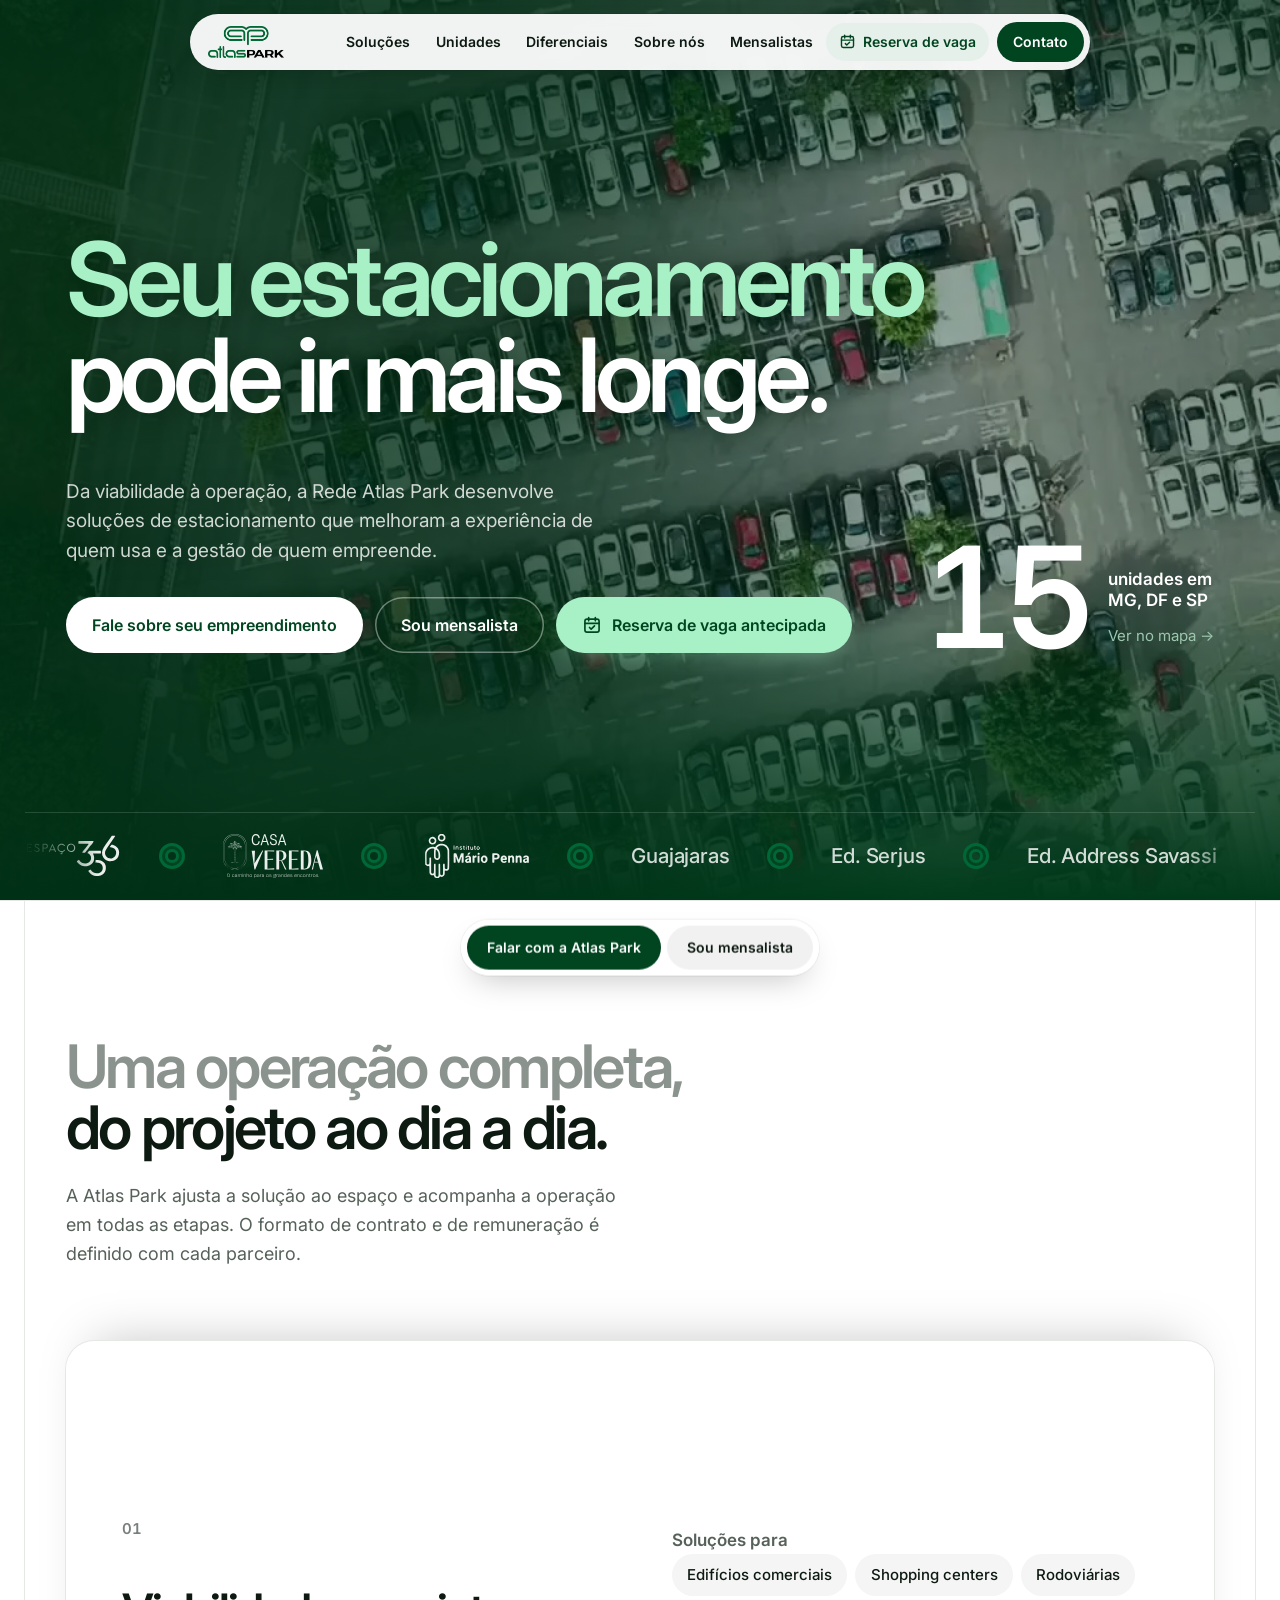
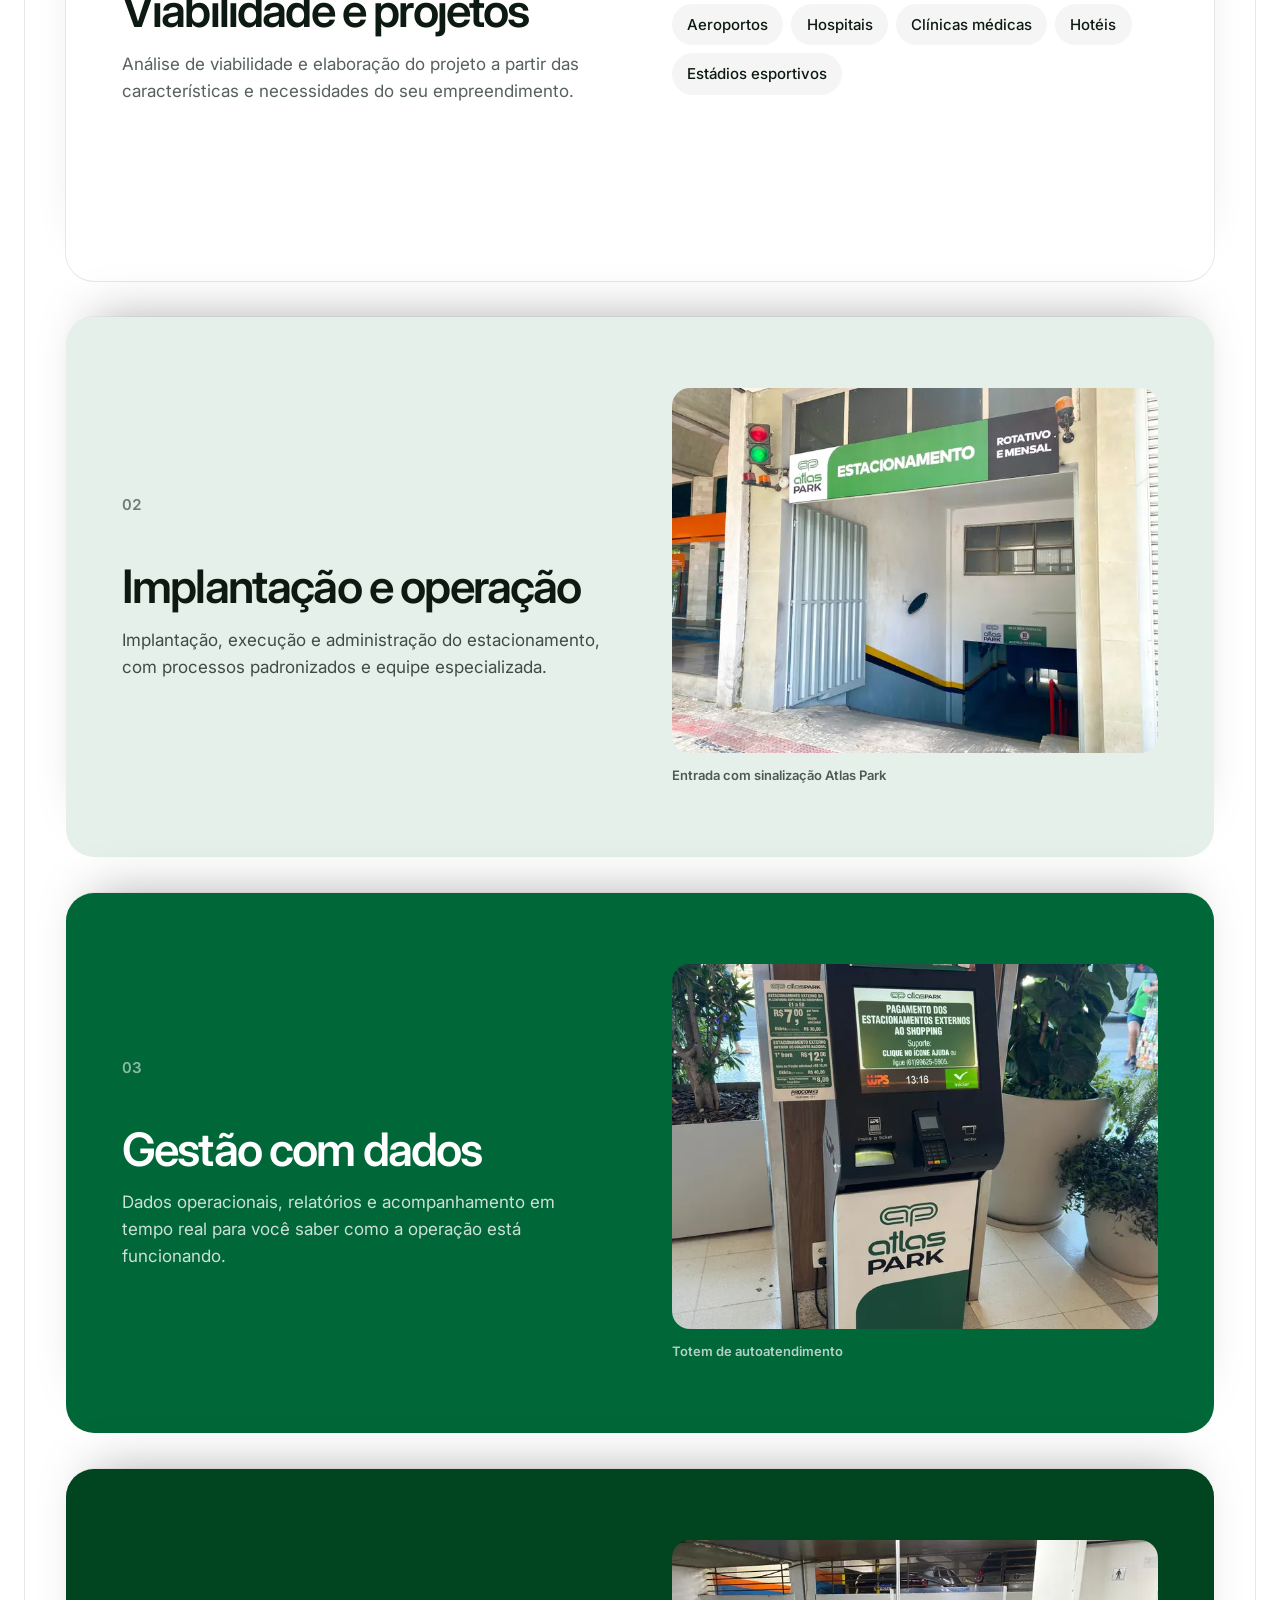
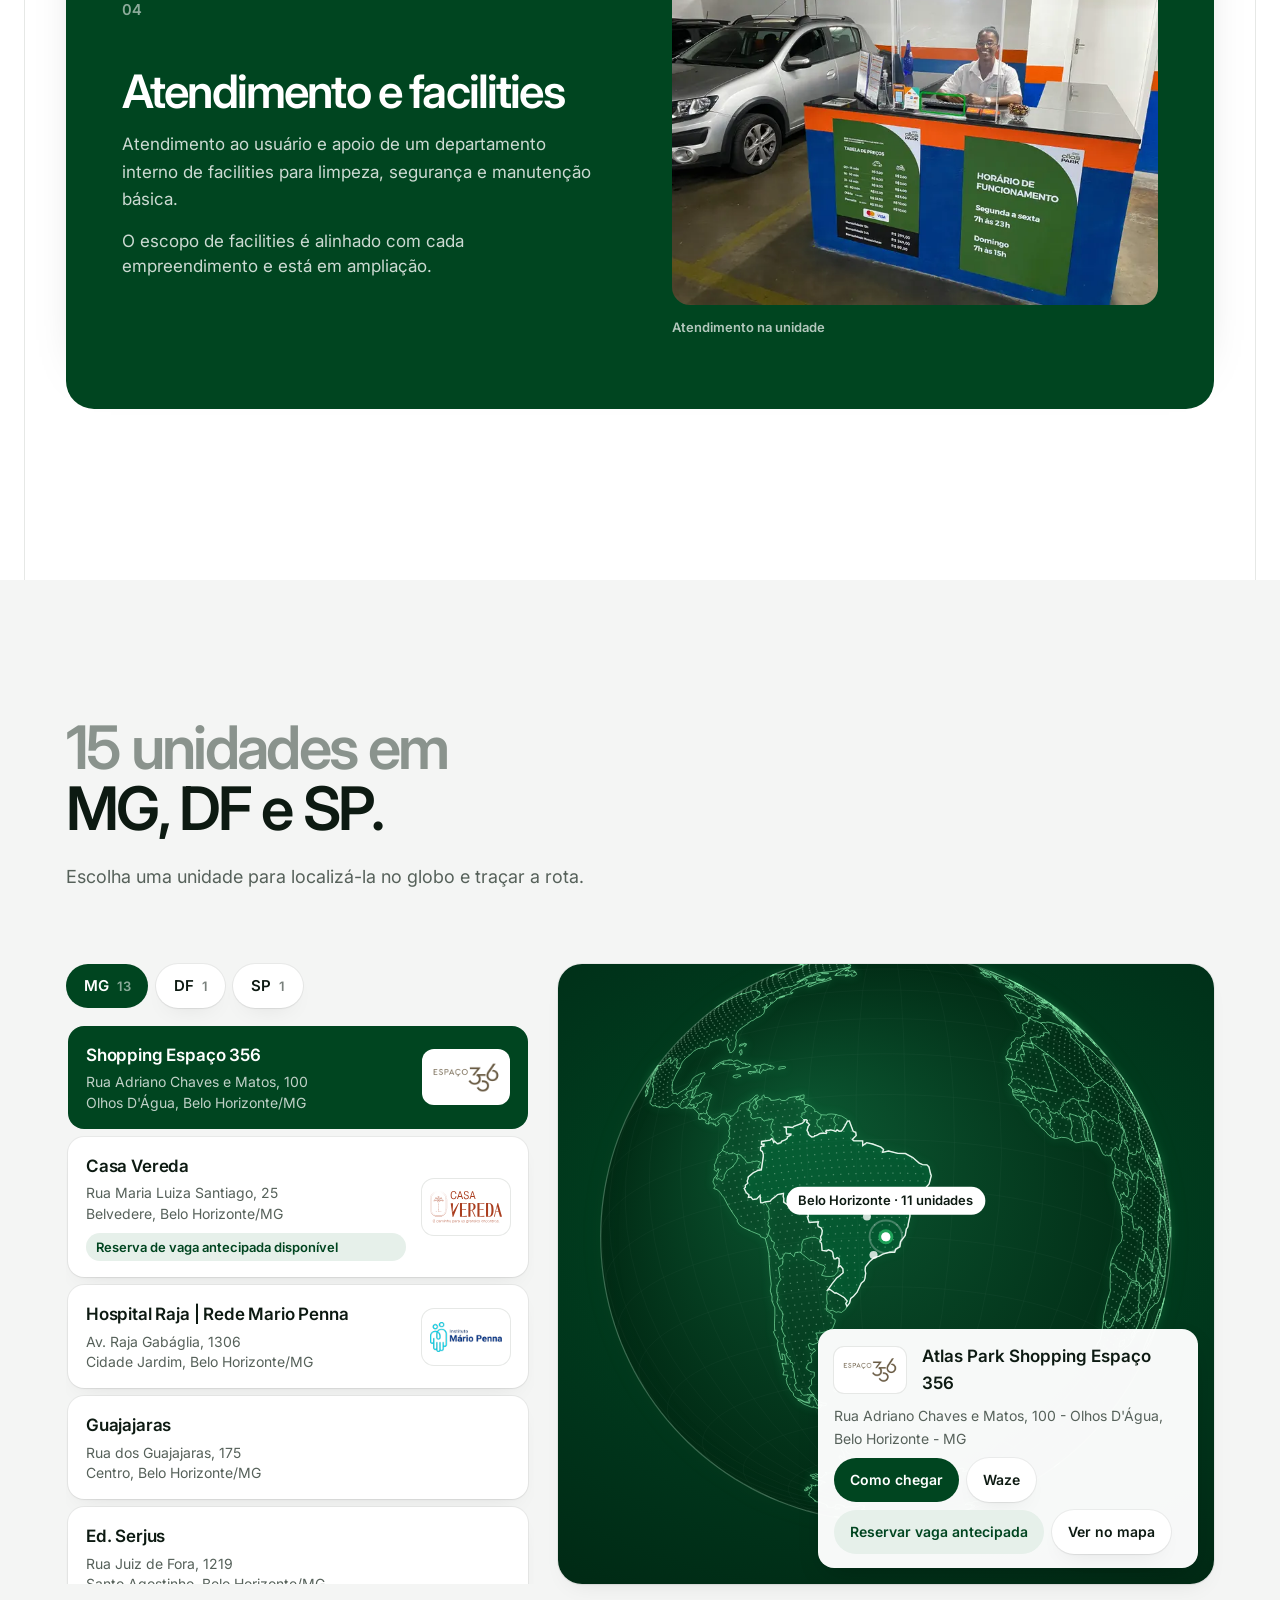
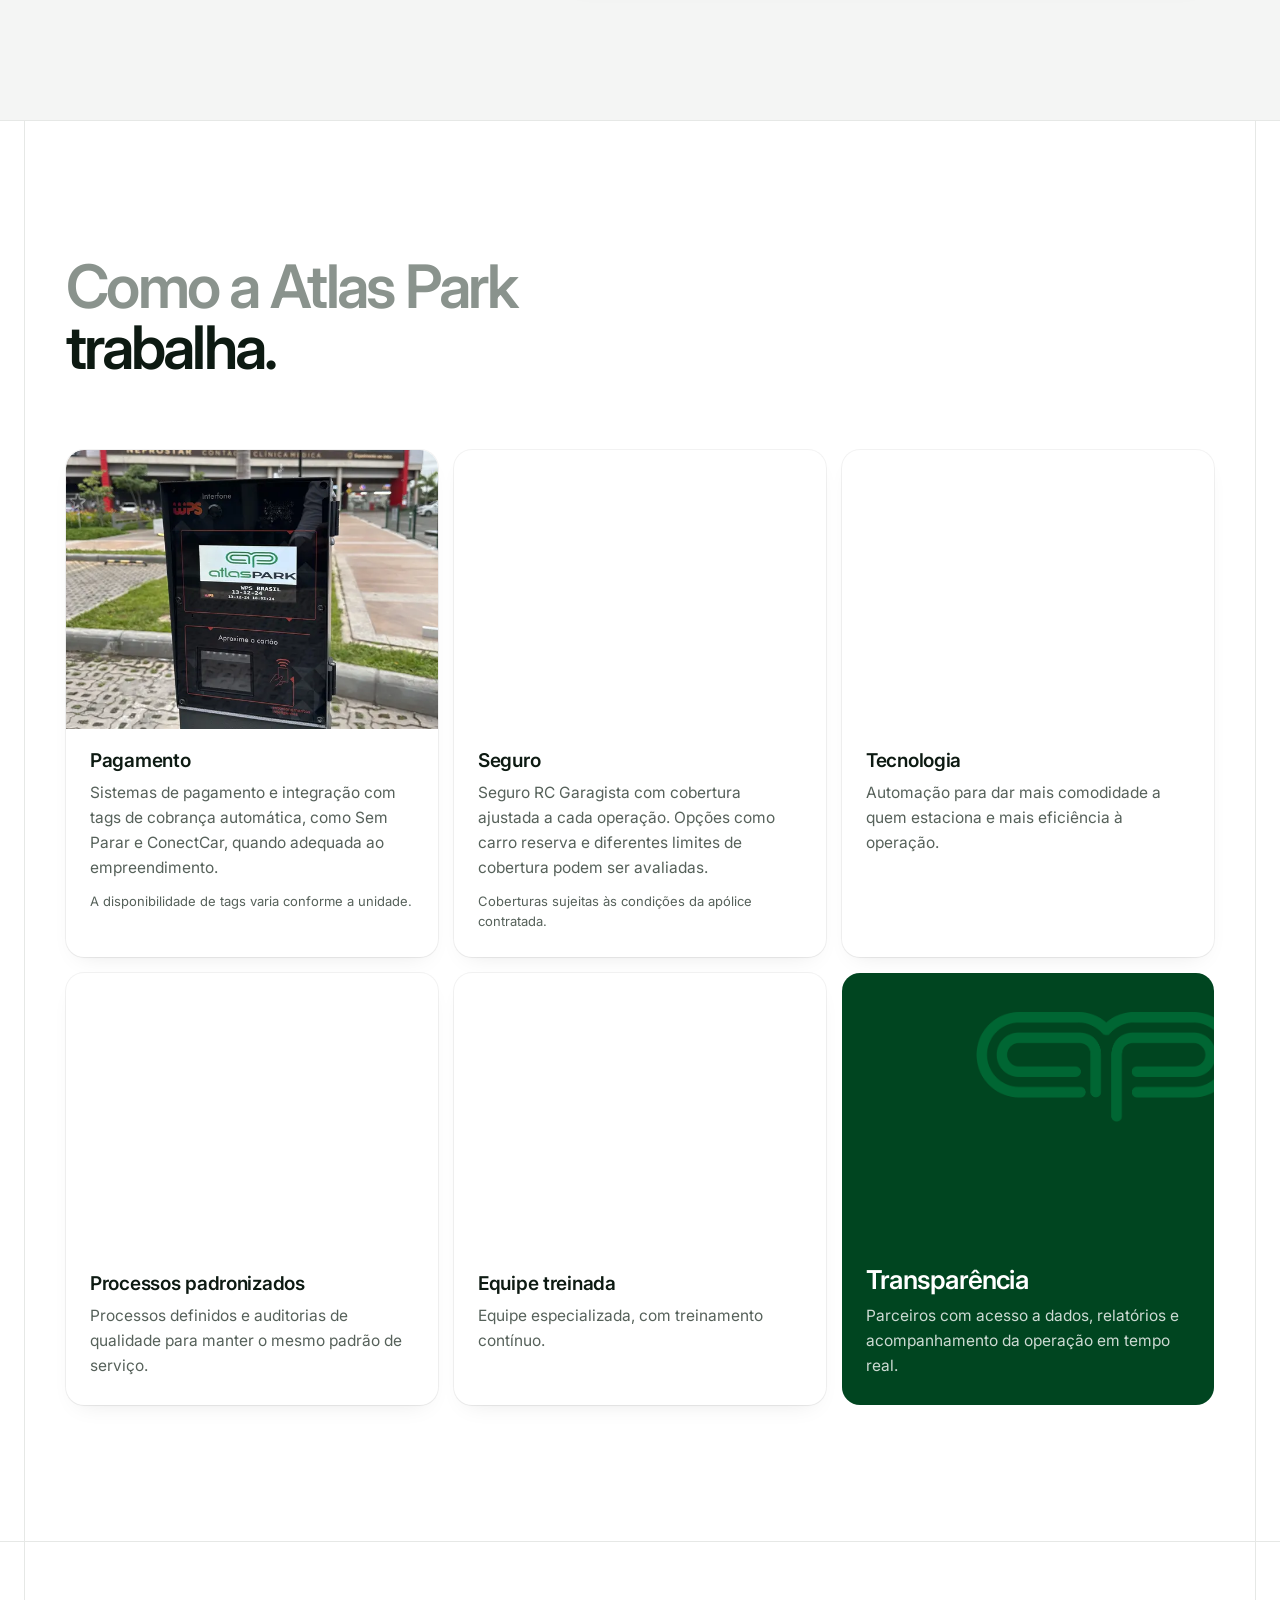
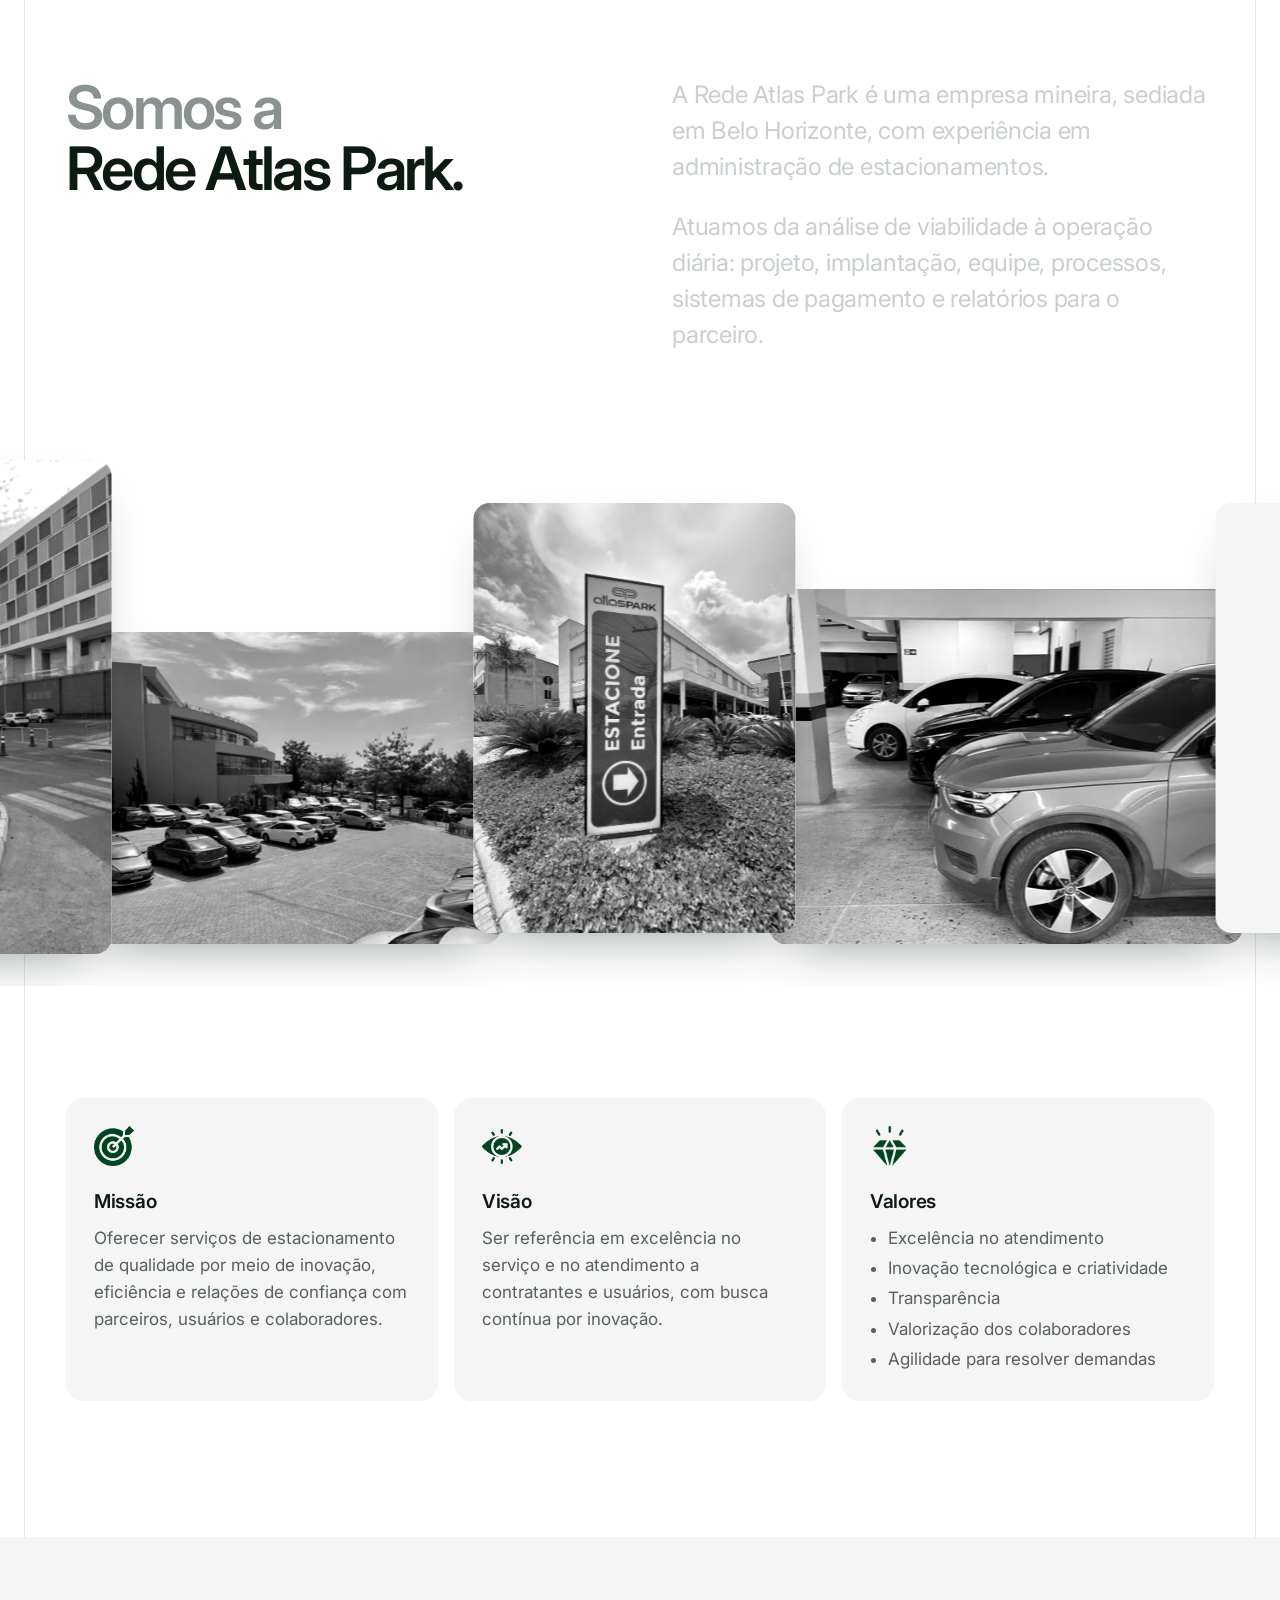
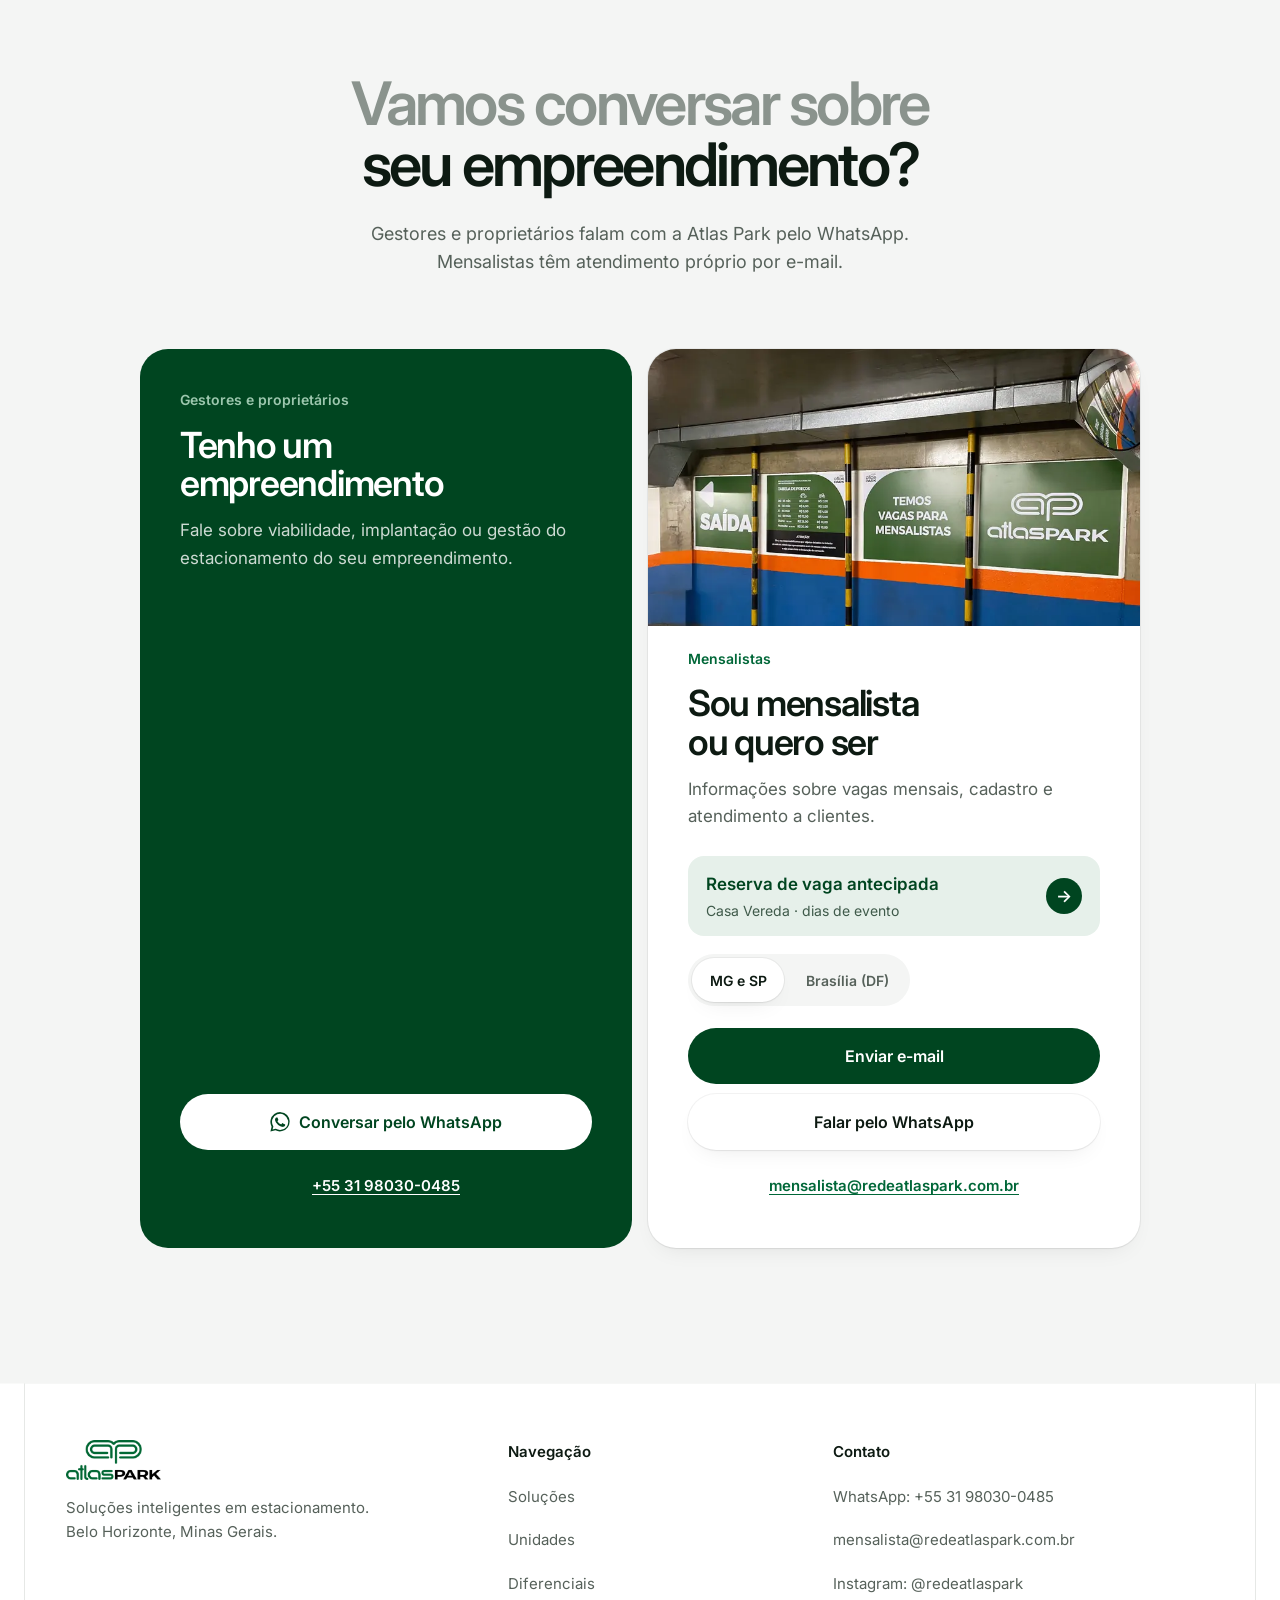
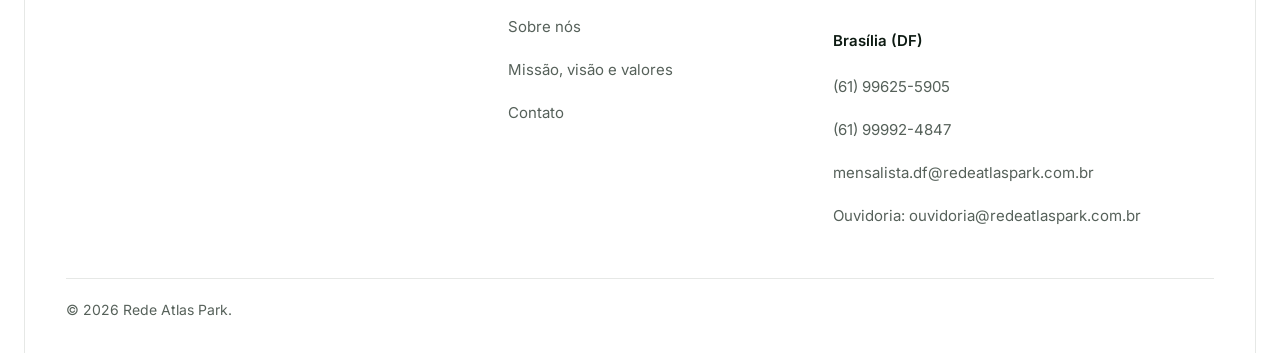
==== index.html @ 2c25b619 "Destaque da reserva antecipada no hero e no menu Botão 'Reserva de vaga antecipada' abaixo de 'Sou m" ====
<!doctype html>
<html lang="pt-BR">
<head>
  <meta charset="utf-8">
  <meta name="viewport" content="width=device-width, initial-scale=1, viewport-fit=cover">
  <title>Rede Atlas Park | Soluções inteligentes em estacionamento</title>
  <meta name="description" content="Da análise de viabilidade à operação, a Rede Atlas Park desenvolve soluções de estacionamento para empreendimentos. Empresa mineira sediada em Belo Horizonte.">
  <meta name="theme-color" content="#004520">
  <meta property="og:title" content="Rede Atlas Park | Soluções inteligentes em estacionamento">
  <meta property="og:description" content="Da viabilidade à operação, soluções de estacionamento ajustadas a cada empreendimento.">
  <meta property="og:type" content="website">
  <meta property="og:url" content="https://redeatlaspark.com.br/">
  <meta property="og:image" content="assets/fotos/entrada-rotativo-mensal-1200.webp">
  <link rel="icon" type="image/png" sizes="48x48" href="assets/favicon-48.png">
  <link rel="apple-touch-icon" href="assets/apple-touch-icon.png">
  <link rel="preconnect" href="https://fonts.googleapis.com">
  <link rel="preconnect" href="https://fonts.gstatic.com" crossorigin>
  <link href="https://fonts.googleapis.com/css2?family=Inter:wght@400;500;600&display=swap" rel="stylesheet">
  <link rel="preload" as="image" href="assets/video/hero-desktop-poster.webp" media="(orientation: landscape)">
  <link rel="preload" as="image" href="assets/video/hero-mobile-poster.webp" media="(orientation: portrait)">
  <link rel="stylesheet" href="styles.css">
  <script>document.documentElement.classList.add('js');</script>
  <script type="application/ld+json">
{
  "@context": "https://schema.org",
  "@type": "Organization",
  "name": "Rede Atlas Park",
  "url": "https://redeatlaspark.com.br/",
  "telephone": "+55 31 98030-0485",
  "sameAs": [
    "https://www.instagram.com/redeatlaspark/"
  ],
  "subOrganization": [
    {
      "@type": "ParkingFacility",
      "name": "Atlas Park Shopping Espaço 356",
      "address": {
        "@type": "PostalAddress",
        "streetAddress": "Rua Adriano Chaves e Matos, 100",
        "addressLocality": "Belo Horizonte",
        "addressRegion": "MG",
        "addressCountry": "BR"
      }
    },
    {
      "@type": "ParkingFacility",
      "name": "Atlas Park Casa Vereda",
      "address": {
        "@type": "PostalAddress",
        "streetAddress": "Rua Maria Luiza Santiago, 25",
        "addressLocality": "Belo Horizonte",
        "addressRegion": "MG",
        "addressCountry": "BR"
      }
    },
    {
      "@type": "ParkingFacility",
      "name": "Atlas Park Hospital Raja | Rede Mario Penna",
      "address": {
        "@type": "PostalAddress",
        "streetAddress": "Av. Raja Gabáglia, 1306",
        "addressLocality": "Belo Horizonte",
        "addressRegion": "MG",
        "addressCountry": "BR"
      }
    },
    {
      "@type": "ParkingFacility",
      "name": "Atlas Park Guajajaras",
      "address": {
        "@type": "PostalAddress",
        "streetAddress": "Rua dos Guajajaras, 175",
        "addressLocality": "Belo Horizonte",
        "addressRegion": "MG",
        "addressCountry": "BR"
      }
    },
    {
      "@type": "ParkingFacility",
      "name": "Atlas Park Ed. Serjus",
      "address": {
        "@type": "PostalAddress",
        "streetAddress": "Rua Juiz de Fora, 1219",
        "addressLocality": "Belo Horizonte",
        "addressRegion": "MG",
        "addressCountry": "BR"
      }
    },
    {
      "@type": "ParkingFacility",
      "name": "Atlas Park Ed. Address Savassi",
      "address": {
        "@type": "PostalAddress",
        "streetAddress": "Rua Alagoas, 581",
        "addressLocality": "Belo Horizonte",
        "addressRegion": "MG",
        "addressCountry": "BR"
      }
    },
    {
      "@type": "ParkingFacility",
      "name": "Atlas Park Afonso Pena",
      "address": {
        "@type": "PostalAddress",
        "streetAddress": "Av. Afonso Pena, 3880",
        "addressLocality": "Belo Horizonte",
        "addressRegion": "MG",
        "addressCountry": "BR"
      }
    },
    {
      "@type": "ParkingFacility",
      "name": "Atlas Park Shopping Contemporâneo Mall",
      "address": {
        "@type": "PostalAddress",
        "streetAddress": "Av. João César de Oliveira, 5757",
        "addressLocality": "Contagem",
        "addressRegion": "MG",
        "addressCountry": "BR"
      }
    },
    {
      "@type": "ParkingFacility",
      "name": "Atlas Park Shopping Vettore Mall",
      "address": {
        "@type": "PostalAddress",
        "streetAddress": "Av. Antônio Abrahão Caram, 252",
        "addressLocality": "Belo Horizonte",
        "addressRegion": "MG",
        "addressCountry": "BR"
      }
    },
    {
      "@type": "ParkingFacility",
      "name": "Atlas Park Ed. Horizonte",
      "address": {
        "@type": "PostalAddress",
        "streetAddress": "Rua Roma, 561",
        "addressLocality": "Belo Horizonte",
        "addressRegion": "MG",
        "addressCountry": "BR"
      }
    },
    {
      "@type": "ParkingFacility",
      "name": "Atlas Park Ed. Villa Madrid",
      "address": {
        "@type": "PostalAddress",
        "streetAddress": "Rua dos Guajajaras, 718",
        "addressLocality": "Belo Horizonte",
        "addressRegion": "MG",
        "addressCountry": "BR"
      }
    },
    {
      "@type": "ParkingFacility",
      "name": "Atlas Park WO Center",
      "address": {
        "@type": "PostalAddress",
        "streetAddress": "Av. Professor Mario Werneck, 434",
        "addressLocality": "Belo Horizonte",
        "addressRegion": "MG",
        "addressCountry": "BR"
      }
    },
    {
      "@type": "ParkingFacility",
      "name": "Atlas Park Serena Mall",
      "address": {
        "@type": "PostalAddress",
        "streetAddress": "Rod. Januário Carneiro, 8625",
        "addressLocality": "Nova Lima",
        "addressRegion": "MG",
        "addressCountry": "BR"
      }
    },
    {
      "@type": "ParkingFacility",
      "name": "Atlas Park Rodoviária do Plano Piloto",
      "telephone": ["+55 61 99625-5905", "+55 61 99992-4847"],
      "email": "mensalista.df@redeatlaspark.com.br",
      "address": {
        "@type": "PostalAddress",
        "streetAddress": "Eixo Rodoviário de Brasília, S/N",
        "addressLocality": "Brasília",
        "addressRegion": "DF",
        "addressCountry": "BR"
      }
    },
    {
      "@type": "ParkingFacility",
      "name": "Atlas Park MCA Oncoclínicas",
      "address": {
        "@type": "PostalAddress",
        "streetAddress": "Rua Luís Coelho, 197",
        "addressLocality": "São Paulo",
        "addressRegion": "SP",
        "addressCountry": "BR"
      }
    }
  ]
}
  </script>
</head>
<body>
  <a class="skip-link" href="#conteudo">Pular para o conteúdo</a>

  <header class="site-header">
    <div class="header-pill">
      <a class="brand" href="#inicio" aria-label="Rede Atlas Park, início">
        <img src="assets/logo-atlas-park-300.png" alt="Atlas Park" width="96" height="40">
      </a>

      <nav class="main-nav" id="menu" aria-label="Menu principal">
        <ul>
          <li><a href="#solucoes">Soluções</a></li>
          <li><a href="#unidades">Unidades</a></li>
          <li><a href="#diferencial">Diferenciais</a></li>
          <li><a href="#quemsomos">Sobre nós</a></li>
          <li><a href="#mensalistas">Mensalistas</a></li>
          <li class="nav-reserve-item"><a class="nav-reserve" href="reserva" data-modal-open="reserva-modal"><svg class="btn-icon btn-icon-line" viewBox="0 0 24 24" aria-hidden="true"><rect x="3.5" y="5" width="17" height="15.5" rx="2.5"/><path d="M3.5 10h17M8 3v4M16 3v4M9 15l2 2 4-4"/></svg><span>Reserva de vaga</span><small>Casa Vereda</small></a></li>
        </ul>
        <a class="btn btn-dark btn-sm nav-cta" href="#contato">Contato</a>
      </nav>

      <button class="menu-toggle" type="button" aria-controls="menu" aria-expanded="false">
        <span class="sr-only">Abrir menu</span>
        <span class="menu-dots" aria-hidden="true"><i></i><i></i><i></i></span>
      </button>
    </div>
  </header>

  <div class="page">
    <main id="conteudo">

      <!-- Hero -->
      <section class="hero band band-dark" id="inicio" aria-labelledby="hero-title">
        <!-- Vídeo de fundo: tomadas aéreas dos estacionamentos (sem som, em loop).
             Horizontal no computador, vertical no celular; escolhido em script.js. -->
        <div class="hero-media" aria-hidden="true">
          <video class="hero-video" data-hero-video muted playsinline loop autoplay preload="none" disableremoteplayback
            data-src-landscape="assets/video/hero-desktop.mp4" data-src-portrait="assets/video/hero-mobile.mp4"></video>
        </div>

        <div class="hero-main">
          <h1 id="hero-title" data-reveal><span class="muted">Seu estacionamento</span> pode ir mais longe.</h1>
          <div class="hero-row">
            <div class="hero-intro">
              <p class="lead" data-reveal style="--d:1">
                Da viabilidade à operação, a Rede Atlas Park desenvolve soluções de estacionamento
                que melhoram a experiência de quem usa e a gestão de quem empreende.
              </p>
              <div class="hero-actions" data-reveal style="--d:2">
                <a class="btn btn-white btn-lg" href="https://api.whatsapp.com/send/?phone=5531980300485&amp;text=Ol%C3%A1%21+Gostaria+de+conhecer+a+Rede+Atlas+Park&amp;type=phone_number&amp;app_absent=0" target="_blank" rel="noopener" data-cta="hero-gestor">Fale sobre seu empreendimento</a>
                <a class="btn btn-outline btn-lg" href="#mensalistas">Sou mensalista</a>
                <a class="btn btn-reserve btn-lg" href="reserva" data-modal-open="reserva-modal" data-cta="hero-reserva"><svg class="btn-icon btn-icon-line" viewBox="0 0 24 24" aria-hidden="true"><rect x="3.5" y="5" width="17" height="15.5" rx="2.5"/><path d="M3.5 10h17M8 3v4M16 3v4M9 15l2 2 4-4"/></svg>Reserva de vaga antecipada</a>
              </div>
            </div>
            <a class="hero-stat" href="#unidades" data-reveal style="--d:3">
              <span class="hero-stat-num" data-count="15">15</span>
              <span class="hero-stat-text">
                <span class="hero-stat-label">unidades em<br>MG, DF e SP</span>
                <span class="hero-stat-link">Ver no mapa <span aria-hidden="true">→</span></span>
              </span>
            </a>
          </div>
        </div>

        <div class="hero-ticker" aria-label="Unidades Atlas Park">
          <div class="ticker-viewport">
            <ul class="ticker-track">
              <li class="ticker-logo"><img src="assets/unidades/espaco-356-branco.svg" alt="Shopping Espaço 356" loading="lazy" decoding="async"></li>
              <li class="ticker-logo"><img src="assets/unidades/casa-vereda-branco.svg" alt="Casa Vereda" loading="lazy" decoding="async"></li>
              <li class="ticker-logo"><img src="assets/unidades/mario-penna-branco.svg" alt="Hospital Raja | Rede Mario Penna" loading="lazy" decoding="async"></li>
              <li>Guajajaras</li>
              <li>Ed. Serjus</li>
              <li>Ed. Address Savassi</li>
              <li>Afonso Pena</li>
              <li class="ticker-logo"><img src="assets/unidades/contemporaneo-mall-branco.svg" alt="Shopping Contemporâneo Mall" loading="lazy" decoding="async"></li>
              <li>Shopping Vettore Mall</li>
              <li>Ed. Horizonte</li>
              <li>Ed. Villa Madrid</li>
              <li class="ticker-logo"><img src="assets/unidades/wo-center-branco.svg" alt="WO Center" loading="lazy" decoding="async"></li>
              <li class="ticker-logo"><img src="assets/unidades/serena-mall-branco.svg" alt="Serena Mall" loading="lazy" decoding="async"></li>
              <li>Rodoviária do Plano Piloto</li>
              <li class="ticker-logo"><img src="assets/unidades/oncoclinicas-branco.svg" alt="MCA Oncoclínicas" loading="lazy" decoding="async"></li>
            </ul>
            <ul class="ticker-track" aria-hidden="true">
              <li class="ticker-logo"><img src="assets/unidades/espaco-356-branco.svg" alt="" loading="lazy" decoding="async"></li>
              <li class="ticker-logo"><img src="assets/unidades/casa-vereda-branco.svg" alt="" loading="lazy" decoding="async"></li>
              <li class="ticker-logo"><img src="assets/unidades/mario-penna-branco.svg" alt="" loading="lazy" decoding="async"></li>
              <li>Guajajaras</li>
              <li>Ed. Serjus</li>
              <li>Ed. Address Savassi</li>
              <li>Afonso Pena</li>
              <li class="ticker-logo"><img src="assets/unidades/contemporaneo-mall-branco.svg" alt="" loading="lazy" decoding="async"></li>
              <li>Shopping Vettore Mall</li>
              <li>Ed. Horizonte</li>
              <li>Ed. Villa Madrid</li>
              <li class="ticker-logo"><img src="assets/unidades/wo-center-branco.svg" alt="" loading="lazy" decoding="async"></li>
              <li class="ticker-logo"><img src="assets/unidades/serena-mall-branco.svg" alt="" loading="lazy" decoding="async"></li>
              <li>Rodoviária do Plano Piloto</li>
              <li class="ticker-logo"><img src="assets/unidades/oncoclinicas-branco.svg" alt="" loading="lazy" decoding="async"></li>
            </ul>
          </div>
        </div>
      </section>

      <!-- Soluções: cartões empilhados -->
      <section class="band section" id="solucoes" aria-labelledby="solucoes-title">
        <header class="section-head">
          <h2 id="solucoes-title" data-reveal><span class="muted">Uma operação completa,</span> do projeto ao dia a dia.</h2>
          <p class="section-text" data-reveal style="--d:1">
            A Atlas Park ajusta a solução ao espaço e acompanha a operação em todas as etapas.
            O formato de contrato e de remuneração é definido com cada parceiro.
          </p>
        </header>

        <ol class="stack" data-stack>
          <li class="stack-card tone-1" style="--i:0">
            <div class="stack-copy">
              <span class="stack-num">01</span>
              <h3>Viabilidade e projetos</h3>
              <p>Análise de viabilidade e elaboração do projeto a partir das características e necessidades do seu empreendimento.</p>
            </div>
            <div class="stack-aside">
              <p class="stack-aside-title">Soluções para</p>
              <ul class="chips">
                <li>Edifícios comerciais</li>
                <li>Shopping centers</li>
                <li>Rodoviárias</li>
                <li>Aeroportos</li>
                <li>Hospitais</li>
                <li>Clínicas médicas</li>
                <li>Hotéis</li>
                <li>Estádios esportivos</li>
              </ul>
            </div>
          </li>

          <li class="stack-card tone-2" style="--i:1">
            <div class="stack-copy">
              <span class="stack-num">02</span>
              <h3>Implantação e operação</h3>
              <p>Implantação, execução e administração do estacionamento, com processos padronizados e equipe especializada.</p>
            </div>
            <figure class="stack-media">
              <img src="assets/fotos/entrada-rotativo-mensal-720.webp" srcset="assets/fotos/entrada-rotativo-mensal-720.webp 720w, assets/fotos/entrada-rotativo-mensal-1200.webp 1200w" sizes="(min-width: 860px) 45vw, 90vw" alt="Entrada de estacionamento com placa Atlas Park: estacionamento rotativo e mensal" width="720" height="540" loading="lazy" decoding="async">
              <figcaption>Entrada com sinalização Atlas Park</figcaption>
            </figure>
          </li>

          <li class="stack-card tone-3" style="--i:2">
            <div class="stack-copy">
              <span class="stack-num">03</span>
              <h3>Gestão com dados</h3>
              <p>Dados operacionais, relatórios e acompanhamento em tempo real para você saber como a operação está funcionando.</p>
            </div>
            <figure class="stack-media">
              <img src="assets/fotos/totem-autoatendimento-720.webp" srcset="assets/fotos/totem-autoatendimento-720.webp 720w, assets/fotos/totem-autoatendimento-1200.webp 1200w" sizes="(min-width: 860px) 45vw, 90vw" alt="Totem de autoatendimento Atlas Park para pagamento do estacionamento" width="720" height="540" loading="lazy" decoding="async">
              <figcaption>Totem de autoatendimento</figcaption>
            </figure>
          </li>

          <li class="stack-card tone-4" style="--i:3">
            <div class="stack-copy">
              <span class="stack-num">04</span>
              <h3>Atendimento e facilities</h3>
              <p>Atendimento ao usuário e apoio de um departamento interno de facilities para limpeza, segurança e manutenção básica.</p>
              <p class="note">O escopo de facilities é alinhado com cada empreendimento e está em ampliação.</p>
            </div>
            <figure class="stack-media">
              <img src="assets/fotos/atendimento-cabine-720.webp" srcset="assets/fotos/atendimento-cabine-720.webp 720w, assets/fotos/atendimento-cabine-1200.webp 1200w" sizes="(min-width: 860px) 45vw, 90vw" alt="Atendente na cabine de uma unidade Atlas Park, com quadro de horário de funcionamento" width="720" height="540" loading="lazy" decoding="async">
              <figcaption>Atendimento na unidade</figcaption>
            </figure>
          </li>
        </ol>
      </section>

      <!-- Unidades -->
      <section class="band section band-tint" id="unidades" aria-labelledby="unidades-title">
        <header class="section-head">
          <h2 id="unidades-title" data-reveal><span class="muted">15 unidades em</span> MG, DF e SP.</h2>
          <p class="section-text" data-reveal style="--d:1">Escolha uma unidade para localizá-la no globo e traçar a rota.</p>
        </header>

        <div class="units" data-units>
          <div class="units-panel">
            <div class="units-tabs" role="tablist" aria-label="Estados">
            <button class="units-tab" type="button" role="tab" id="tab-MG" aria-controls="lista-MG" aria-selected="true" data-uf="MG">MG <span>13</span><span class="sr-only"> unidades em Minas Gerais</span></button>
            <button class="units-tab" type="button" role="tab" id="tab-DF" aria-controls="lista-DF" aria-selected="false" data-uf="DF">DF <span>1</span><span class="sr-only"> unidades em Distrito Federal</span></button>
            <button class="units-tab" type="button" role="tab" id="tab-SP" aria-controls="lista-SP" aria-selected="false" data-uf="SP">SP <span>1</span><span class="sr-only"> unidades em São Paulo</span></button>
            </div>
            <ul class="units-list" role="tabpanel" id="lista-MG" aria-labelledby="tab-MG">
              <li>
                <a class="unit" href="https://www.google.com/maps/search/?api=1&amp;query=Rua%20Adriano%20Chaves%20e%20Matos%2C%20100%20-%20Olhos%20D'%C3%81gua%2C%20Belo%20Horizonte%20-%20MG" target="_blank" rel="noopener" data-address="Rua Adriano Chaves e Matos, 100 - Olhos D'Água, Belo Horizonte - MG" data-name="Atlas Park Shopping Espaço 356" data-logo="assets/unidades/espaco-356.png" data-logo-alt="Logo Espaço 356" data-lat="-19.917" data-lng="-43.934" data-city="Belo Horizonte">
                  <span class="unit-logo"><img src="assets/unidades/espaco-356.png" alt="Logo Espaço 356" loading="lazy" decoding="async"></span>
                  <span class="unit-name">Shopping Espaço 356</span>
                  <span class="unit-addr">Rua Adriano Chaves e Matos, 100<br>Olhos D'Água, Belo Horizonte/MG</span>
                </a>
              </li>
              <li>
                <a class="unit" href="https://www.google.com/maps/search/?api=1&amp;query=Rua%20Maria%20Luiza%20Santiago%2C%2025%20-%20Belvedere%2C%20Belo%20Horizonte%20-%20MG" target="_blank" rel="noopener" data-address="Rua Maria Luiza Santiago, 25 - Belvedere, Belo Horizonte - MG" data-name="Atlas Park Casa Vereda" data-reserve="casa-vereda" data-logo="assets/unidades/casa-vereda.svg" data-logo-alt="Logo Casa Vereda" data-lat="-19.917" data-lng="-43.934" data-city="Belo Horizonte">
                  <span class="unit-logo"><img src="assets/unidades/casa-vereda.svg" alt="Logo Casa Vereda" loading="lazy" decoding="async"></span>
                  <span class="unit-name">Casa Vereda</span>
                  <span class="unit-addr">Rua Maria Luiza Santiago, 25<br>Belvedere, Belo Horizonte/MG</span>
                  <span class="unit-note">Reserva de vaga antecipada disponível</span>
                </a>
              </li>
              <li>
                <a class="unit" href="https://www.google.com/maps/search/?api=1&amp;query=Av.%20Raja%20Gab%C3%A1glia%2C%201306%20-%20Cidade%20Jardim%2C%20Belo%20Horizonte%20-%20MG" target="_blank" rel="noopener" data-address="Av. Raja Gabáglia, 1306 - Cidade Jardim, Belo Horizonte - MG" data-name="Atlas Park Hospital Raja | Rede Mario Penna" data-logo="assets/unidades/mario-penna.png" data-logo-alt="Logo Instituto Mário Penna" data-lat="-19.917" data-lng="-43.934" data-city="Belo Horizonte">
                  <span class="unit-logo"><img src="assets/unidades/mario-penna.png" alt="Logo Instituto Mário Penna" loading="lazy" decoding="async"></span>
                  <span class="unit-name">Hospital Raja | Rede Mario Penna</span>
                  <span class="unit-addr">Av. Raja Gabáglia, 1306<br>Cidade Jardim, Belo Horizonte/MG</span>
                </a>
              </li>
              <li>
                <a class="unit" href="https://www.google.com/maps/search/?api=1&amp;query=Rua%20dos%20Guajajaras%2C%20175%20-%20Centro%2C%20Belo%20Horizonte%20-%20MG" target="_blank" rel="noopener" data-address="Rua dos Guajajaras, 175 - Centro, Belo Horizonte - MG" data-name="Atlas Park Guajajaras" data-lat="-19.917" data-lng="-43.934" data-city="Belo Horizonte">
                  <span class="unit-name">Guajajaras</span>
                  <span class="unit-addr">Rua dos Guajajaras, 175<br>Centro, Belo Horizonte/MG</span>
                </a>
              </li>
              <li>
                <a class="unit" href="https://www.google.com/maps/search/?api=1&amp;query=Rua%20Juiz%20de%20Fora%2C%201219%20-%20Santo%20Agostinho%2C%20Belo%20Horizonte%20-%20MG" target="_blank" rel="noopener" data-address="Rua Juiz de Fora, 1219 - Santo Agostinho, Belo Horizonte - MG" data-name="Atlas Park Ed. Serjus" data-lat="-19.917" data-lng="-43.934" data-city="Belo Horizonte">
                  <span class="unit-name">Ed. Serjus</span>
                  <span class="unit-addr">Rua Juiz de Fora, 1219<br>Santo Agostinho, Belo Horizonte/MG</span>
                </a>
              </li>
              <li>
                <a class="unit" href="https://www.google.com/maps/search/?api=1&amp;query=Rua%20Alagoas%2C%20581%20-%20Savassi%2C%20Belo%20Horizonte%20-%20MG" target="_blank" rel="noopener" data-address="Rua Alagoas, 581 - Savassi, Belo Horizonte - MG" data-name="Atlas Park Ed. Address Savassi" data-lat="-19.917" data-lng="-43.934" data-city="Belo Horizonte">
                  <span class="unit-name">Ed. Address Savassi</span>
                  <span class="unit-addr">Rua Alagoas, 581<br>Savassi, Belo Horizonte/MG</span>
                </a>
              </li>
              <li>
                <a class="unit" href="https://www.google.com/maps/search/?api=1&amp;query=Av.%20Afonso%20Pena%2C%203880%20-%20Cruzeiro%2C%20Belo%20Horizonte%20-%20MG" target="_blank" rel="noopener" data-address="Av. Afonso Pena, 3880 - Cruzeiro, Belo Horizonte - MG" data-name="Atlas Park Afonso Pena" data-lat="-19.917" data-lng="-43.934" data-city="Belo Horizonte">
                  <span class="unit-name">Afonso Pena</span>
                  <span class="unit-addr">Av. Afonso Pena, 3880<br>Cruzeiro, Belo Horizonte/MG</span>
                </a>
              </li>
              <li>
                <a class="unit" href="https://www.google.com/maps/search/?api=1&amp;query=Av.%20Jo%C3%A3o%20C%C3%A9sar%20de%20Oliveira%2C%205757%20-%20Eldorado%2C%20Contagem%20-%20MG" target="_blank" rel="noopener" data-address="Av. João César de Oliveira, 5757 - Eldorado, Contagem - MG" data-name="Atlas Park Shopping Contemporâneo Mall" data-logo="assets/unidades/contemporaneo-mall.png" data-logo-alt="Logo Contemporâneo Mall" data-lat="-19.932" data-lng="-44.054" data-city="Contagem">
                  <span class="unit-logo"><img src="assets/unidades/contemporaneo-mall.png" alt="Logo Contemporâneo Mall" loading="lazy" decoding="async"></span>
                  <span class="unit-name">Shopping Contemporâneo Mall</span>
                  <span class="unit-addr">Av. João César de Oliveira, 5757<br>Eldorado, Contagem/MG</span>
                </a>
              </li>
              <li>
                <a class="unit" href="https://www.google.com/maps/search/?api=1&amp;query=Av.%20Ant%C3%B4nio%20Abrah%C3%A3o%20Caram%2C%20252%20-%20S%C3%A3o%20Jos%C3%A9%2C%20Belo%20Horizonte%20-%20MG" target="_blank" rel="noopener" data-address="Av. Antônio Abrahão Caram, 252 - São José, Belo Horizonte - MG" data-name="Atlas Park Shopping Vettore Mall" data-lat="-19.917" data-lng="-43.934" data-city="Belo Horizonte">
                  <span class="unit-name">Shopping Vettore Mall</span>
                  <span class="unit-addr">Av. Antônio Abrahão Caram, 252<br>São José, Belo Horizonte/MG</span>
                </a>
              </li>
              <li>
                <a class="unit" href="https://www.google.com/maps/search/?api=1&amp;query=Rua%20Roma%2C%20561%20-%20Santa%20L%C3%BAcia%2C%20Belo%20Horizonte%20-%20MG" target="_blank" rel="noopener" data-address="Rua Roma, 561 - Santa Lúcia, Belo Horizonte - MG" data-name="Atlas Park Ed. Horizonte" data-lat="-19.917" data-lng="-43.934" data-city="Belo Horizonte">
                  <span class="unit-name">Ed. Horizonte</span>
                  <span class="unit-addr">Rua Roma, 561<br>Santa Lúcia, Belo Horizonte/MG</span>
                </a>
              </li>
              <li>
                <a class="unit" href="https://www.google.com/maps/search/?api=1&amp;query=Rua%20dos%20Guajajaras%2C%20718%20-%20Centro%2C%20Belo%20Horizonte%20-%20MG" target="_blank" rel="noopener" data-address="Rua dos Guajajaras, 718 - Centro, Belo Horizonte - MG" data-name="Atlas Park Ed. Villa Madrid" data-lat="-19.917" data-lng="-43.934" data-city="Belo Horizonte">
                  <span class="unit-name">Ed. Villa Madrid</span>
                  <span class="unit-addr">Rua dos Guajajaras, 718<br>Centro, Belo Horizonte/MG</span>
                </a>
              </li>
              <li>
                <a class="unit" href="https://www.google.com/maps/search/?api=1&amp;query=Av.%20Professor%20Mario%20Werneck%2C%20434%20-%20Estoril%2C%20Belo%20Horizonte%20-%20MG" target="_blank" rel="noopener" data-address="Av. Professor Mario Werneck, 434 - Estoril, Belo Horizonte - MG" data-name="Atlas Park WO Center" data-logo="assets/unidades/wo-center.png" data-logo-dark data-logo-alt="Logo WO Experience Center" data-lat="-19.917" data-lng="-43.934" data-city="Belo Horizonte">
                  <span class="unit-logo is-dark"><img src="assets/unidades/wo-center.png" alt="Logo WO Experience Center" loading="lazy" decoding="async"></span>
                  <span class="unit-name">WO Center</span>
                  <span class="unit-addr">Av. Professor Mario Werneck, 434<br>Estoril, Belo Horizonte/MG</span>
                </a>
              </li>
              <li>
                <a class="unit" href="https://www.google.com/maps/search/?api=1&amp;query=Rod.%20Janu%C3%A1rio%20Carneiro%2C%208625%20-%20Vale%20do%20Sereno%2C%20Nova%20Lima%20-%20MG" target="_blank" rel="noopener" data-address="Rod. Januário Carneiro, 8625 - Vale do Sereno, Nova Lima - MG" data-name="Atlas Park Serena Mall" data-logo="assets/unidades/serena-mall.png" data-logo-alt="Logo Serena Mall" data-lat="-19.986" data-lng="-43.847" data-city="Nova Lima">
                  <span class="unit-logo"><img src="assets/unidades/serena-mall.png" alt="Logo Serena Mall" loading="lazy" decoding="async"></span>
                  <span class="unit-name">Serena Mall</span>
                  <span class="unit-addr">Rod. Januário Carneiro, 8625<br>Vale do Sereno, Nova Lima/MG</span>
                </a>
              </li>
            </ul>
            <ul class="units-list" role="tabpanel" id="lista-DF" aria-labelledby="tab-DF" hidden>
              <li>
                <a class="unit" href="https://www.google.com/maps/search/?api=1&amp;query=Rodovi%C3%A1ria%20do%20Plano%20Piloto%2C%20Bras%C3%ADlia%20-%20DF" target="_blank" rel="noopener" data-address="Eixo Rodoviário de Brasília, S/N, Brasília - DF" data-name="Atlas Park Rodoviária do Plano Piloto" data-contact="df" data-query="Rodoviária do Plano Piloto, Brasília - DF" data-lat="-15.794" data-lng="-47.882" data-city="Brasília">
                  <span class="unit-name">Rodoviária do Plano Piloto</span>
                  <span class="unit-addr">Eixo Rodoviário de Brasília, S/N<br>Brasília/DF</span>
                </a>
              </li>
            </ul>
            <ul class="units-list" role="tabpanel" id="lista-SP" aria-labelledby="tab-SP" hidden>
              <li>
                <a class="unit" href="https://www.google.com/maps/search/?api=1&amp;query=Rua%20Lu%C3%ADs%20Coelho%2C%20197%20-%20Consola%C3%A7%C3%A3o%2C%20S%C3%A3o%20Paulo%20-%20SP" target="_blank" rel="noopener" data-address="Rua Luís Coelho, 197 - Consolação, São Paulo - SP" data-name="Atlas Park MCA Oncoclínicas" data-logo="assets/unidades/oncoclinicas.png" data-logo-alt="Logo Oncoclínicas" data-lat="-23.55" data-lng="-46.633" data-city="São Paulo">
                  <span class="unit-logo"><img src="assets/unidades/oncoclinicas.png" alt="Logo Oncoclínicas" loading="lazy" decoding="async"></span>
                  <span class="unit-name">MCA Oncoclínicas</span>
                  <span class="unit-addr">Rua Luís Coelho, 197<br>Consolação, São Paulo/SP</span>
                </a>
              </li>
            </ul>
          </div>

          <div class="units-map">
            <canvas class="globe" data-globe aria-label="Globo com as cidades das unidades Atlas Park: Belo Horizonte, Contagem, Nova Lima, Brasília e São Paulo" role="img"></canvas>
            <iframe class="units-street" title="Mapa de ruas da unidade selecionada" referrerpolicy="no-referrer-when-downgrade" tabindex="-1"></iframe>
            <button class="units-back" type="button" hidden>← Ver globo</button>
            <div class="units-card" aria-live="polite">
              <span class="units-card-logo" data-card-logo hidden><img alt=""></span>
              <p class="units-card-name" data-card-name>Atlas Park Shopping Espaço 356</p>
              <p class="units-card-addr" data-card-addr>Rua Adriano Chaves e Matos, 100 - Olhos D'Água, Belo Horizonte - MG</p>
              <p class="units-card-contact" data-card-contact hidden>
                <strong>Atendimento Brasília:</strong>
                <a href="tel:+5561996255905">(61) 99625-5905</a> · <a href="tel:+5561999924847">(61) 99992-4847</a> ·
                <a href="mailto:mensalista.df@redeatlaspark.com.br">mensalista.df@redeatlaspark.com.br</a>
              </p>
              <div class="units-card-actions">
                <a class="btn btn-dark btn-sm" data-card-route href="https://www.google.com/maps/dir/?api=1&amp;destination=Rua%20Adriano%20Chaves%20e%20Matos%2C%20100%20-%20Olhos%20D'%C3%81gua%2C%20Belo%20Horizonte%20-%20MG" target="_blank" rel="noopener">Como chegar</a>
                <a class="btn btn-light btn-sm" data-card-waze href="https://waze.com/ul?q=Rua%20Adriano%20Chaves%20e%20Matos%2C%20100%20-%20Olhos%20D'%C3%81gua%2C%20Belo%20Horizonte%20-%20MG&amp;navigate=yes" target="_blank" rel="noopener">Waze</a>
                <a class="btn btn-mint btn-sm" href="reserva" data-card-reserve data-modal-open="reserva-modal" hidden>Reservar vaga antecipada</a>
                <a class="btn btn-light btn-sm" data-card-maps href="https://www.google.com/maps/search/?api=1&amp;query=Rua%20Adriano%20Chaves%20e%20Matos%2C%20100%20-%20Olhos%20D'%C3%81gua%2C%20Belo%20Horizonte%20-%20MG" target="_blank" rel="noopener">Ver no mapa</a>
              </div>
            </div>
          </div>
        </div>
      </section>

      <!-- Diferenciais -->
      <section class="band section" id="diferencial" aria-labelledby="diferencial-title">
        <header class="section-head section-head-row">
          <h2 id="diferencial-title" data-reveal><span class="muted">Como a Atlas Park</span> trabalha.</h2>
        </header>

        <div class="card-grid">
          <article class="card" data-reveal>
            <img class="card-img" src="assets/fotos/totem-pagamento-externo-640.webp" srcset="assets/fotos/totem-pagamento-externo-640.webp 640w, assets/fotos/totem-pagamento-externo-1000.webp 1000w" sizes="(min-width: 1000px) 30vw, (min-width: 640px) 45vw, 90vw" alt="Totem de pagamento Atlas Park em área externa" width="640" height="480" loading="lazy" decoding="async">
            <h3>Pagamento</h3>
            <p>Sistemas de pagamento e integração com tags de cobrança automática, como Sem Parar e ConectCar, quando adequada ao empreendimento.</p>
            <p class="note">A disponibilidade de tags varia conforme a unidade.</p>
          </article>
          <article class="card" data-reveal style="--d:1">
            <img class="card-img" src="assets/fotos/placa-seguro-garagem-640.webp" srcset="assets/fotos/placa-seguro-garagem-640.webp 640w, assets/fotos/placa-seguro-garagem-1000.webp 1000w" sizes="(min-width: 1000px) 30vw, (min-width: 640px) 45vw, 90vw" alt="Placa em garagem: fique tranquilo(a), aqui seu veículo está protegido" width="640" height="480" loading="lazy" decoding="async">
            <h3>Seguro</h3>
            <p>Seguro RC Garagista com cobertura ajustada a cada operação. Opções como carro reserva e diferentes limites de cobertura podem ser avaliadas.</p>
            <p class="note">Coberturas sujeitas às condições da apólice contratada.</p>
          </article>
          <article class="card" data-reveal style="--d:2">
            <img class="card-img" src="assets/fotos/cancela-automatica-640.webp" srcset="assets/fotos/cancela-automatica-640.webp 640w, assets/fotos/cancela-automatica-1000.webp 1000w" sizes="(min-width: 1000px) 30vw, (min-width: 640px) 45vw, 90vw" alt="Saída de estacionamento com cancela automática e placa Atlas Park" width="640" height="480" loading="lazy" decoding="async">
            <h3>Tecnologia</h3>
            <p>Automação para dar mais comodidade a quem estaciona e mais eficiência à operação.</p>
          </article>
          <article class="card" data-reveal>
            <img class="card-img" src="assets/fotos/sinalizacao-padronizada-640.webp" srcset="assets/fotos/sinalizacao-padronizada-640.webp 640w, assets/fotos/sinalizacao-padronizada-1000.webp 1000w" sizes="(min-width: 1000px) 30vw, (min-width: 640px) 45vw, 90vw" alt="Rampa de garagem com sinalização padronizada Atlas Park" width="640" height="480" loading="lazy" decoding="async">
            <h3>Processos padronizados</h3>
            <p>Processos definidos e auditorias de qualidade para manter o mesmo padrão de serviço.</p>
          </article>
          <article class="card" data-reveal style="--d:1">
            <img class="card-img" src="assets/fotos/equipe-entrada-640.webp" srcset="assets/fotos/equipe-entrada-640.webp 640w, assets/fotos/equipe-entrada-1000.webp 1000w" sizes="(min-width: 1000px) 30vw, (min-width: 640px) 45vw, 90vw" alt="Colaborador Atlas Park indicando a entrada do estacionamento" width="640" height="480" loading="lazy" decoding="async">
            <h3>Equipe treinada</h3>
            <p>Equipe especializada, com treinamento contínuo.</p>
          </article>
          <article class="card card-highlight" data-reveal style="--d:2">
            <h3>Transparência</h3>
            <p>Parceiros com acesso a dados, relatórios e acompanhamento da operação em tempo real.</p>
          </article>
        </div>
      </section>

      <!-- Sobre -->
      <section class="band section" id="quemsomos" aria-labelledby="sobre-title">
        <div class="split">
          <h2 id="sobre-title" data-reveal><span class="muted">Somos a</span> Rede Atlas Park.</h2>
          <div class="about-copy" data-words>
            <p>
              A Rede Atlas Park é uma empresa mineira, sediada em Belo Horizonte, com experiência
              em administração de estacionamentos.
            </p>
            <p>
              Atuamos da análise de viabilidade à operação diária: projeto, implantação, equipe,
              processos, sistemas de pagamento e relatórios para o parceiro.
            </p>
          </div>
        </div>

        <!-- Galeria em carrossel com parallax (arrastar, inércia, deslize lento) -->
        <div class="pgallery" data-pgallery role="region" aria-roledescription="carrossel" aria-label="Fotos das unidades Atlas Park" tabindex="0">
          <div class="pg-track">
            <figure class="pg-item" style="--h:0.62;--y:0.2;--ar:600/450;--z:1"><img src="assets/fotos/galeria-entrada-rampa-600.webp" srcset="assets/fotos/galeria-entrada-rampa-600.webp 600w, assets/fotos/galeria-entrada-rampa-1000.webp 1000w" sizes="(min-width: 900px) 40vw, 70vw" alt="Entrada de estacionamento com rampa e placa Atlas Park" width="600" height="450" loading="lazy" decoding="async" draggable="false"></figure>
            <figure class="pg-item" style="--h:0.92;--y:0.02;--ar:2207/3924;--z:2"><img src="assets/fotos/galeria-placa-rotativo-480.webp" srcset="assets/fotos/galeria-placa-rotativo-480.webp 480w, assets/fotos/galeria-placa-rotativo-800.webp 800w" sizes="(min-width: 900px) 40vw, 70vw" alt="Placa Atlas Park de estacionamento rotativo em frente a um edifício" width="480" height="854" loading="lazy" decoding="async" draggable="false"></figure>
            <figure class="pg-item" style="--h:0.58;--y:0.34;--ar:600/450;--z:1"><img src="assets/fotos/galeria-patio-externo-600.webp" srcset="assets/fotos/galeria-patio-externo-600.webp 600w, assets/fotos/galeria-patio-externo-1000.webp 1000w" sizes="(min-width: 900px) 40vw, 70vw" alt="Pátio de estacionamento externo com carros estacionados" width="600" height="450" loading="lazy" decoding="async" draggable="false"></figure>
            <figure class="pg-item" style="--h:0.8;--y:0.1;--ar:480/640;--z:2"><img src="assets/fotos/galeria-totem-entrada-480.webp" srcset="assets/fotos/galeria-totem-entrada-480.webp 480w, assets/fotos/galeria-totem-entrada-800.webp 800w" sizes="(min-width: 900px) 40vw, 70vw" alt="Totem Atlas Park indicando a entrada do estacionamento em frente a um centro comercial" width="480" height="640" loading="lazy" decoding="async" draggable="false"></figure>
            <figure class="pg-item" style="--h:0.66;--y:0.26;--ar:600/450;--z:1"><img src="assets/fotos/galeria-vagas-cobertas-600.webp" srcset="assets/fotos/galeria-vagas-cobertas-600.webp 600w, assets/fotos/galeria-vagas-cobertas-1000.webp 1000w" sizes="(min-width: 900px) 40vw, 70vw" alt="Vagas cobertas em garagem com carros estacionados" width="600" height="450" loading="lazy" decoding="async" draggable="false"></figure>
            <figure class="pg-item" style="--h:0.8;--y:0.1;--ar:3/4;--z:2"><img src="assets/fotos/limpeza-piso-640.webp" srcset="assets/fotos/limpeza-piso-640.webp 640w, assets/fotos/limpeza-piso-1000.webp 1000w" sizes="(min-width: 900px) 40vw, 70vw" alt="Colaboradora operando máquina de limpeza de piso na garagem" width="640" height="853" loading="lazy" decoding="async" draggable="false"></figure>
            <figure class="pg-item" style="--h:0.86;--y:0.12;--ar:480/640;--z:1"><img src="assets/fotos/galeria-fachada-entrada-480.webp" srcset="assets/fotos/galeria-fachada-entrada-480.webp 480w, assets/fotos/galeria-fachada-entrada-800.webp 800w" sizes="(min-width: 900px) 40vw, 70vw" alt="Fachada com entrada de estacionamento Atlas Park rotativo e mensal" width="480" height="640" loading="lazy" decoding="async" draggable="false"></figure>
            <figure class="pg-item" style="--h:0.76;--y:0.18;--ar:3/4;--z:2"><img src="assets/fotos/galeria-balcao-atendimento-600.webp" srcset="assets/fotos/galeria-balcao-atendimento-600.webp 600w, assets/fotos/galeria-balcao-atendimento-1000.webp 1000w" sizes="(min-width: 900px) 40vw, 70vw" alt="Balcão de atendimento Atlas Park em área interna, com totem ao fundo" width="600" height="800" loading="lazy" decoding="async" draggable="false"></figure>
          </div>
        </div>

        <div class="mvv" id="missao" aria-label="Missão, visão e valores">
          <article class="mvv-item" data-reveal>
            <img src="assets/icone-missao.webp" alt="" width="68" height="68" loading="lazy">
            <h3>Missão</h3>
            <p>Oferecer serviços de estacionamento de qualidade por meio de inovação, eficiência e relações de confiança com parceiros, usuários e colaboradores.</p>
          </article>
          <article class="mvv-item" data-reveal style="--d:1">
            <img src="assets/icone-visao.webp" alt="" width="72" height="63" loading="lazy">
            <h3>Visão</h3>
            <p>Ser referência em excelência no serviço e no atendimento a contratantes e usuários, com busca contínua por inovação.</p>
          </article>
          <article class="mvv-item" data-reveal style="--d:2">
            <img src="assets/icone-valores.webp" alt="" width="50" height="58" loading="lazy">
            <h3>Valores</h3>
            <ul class="values">
              <li>Excelência no atendimento</li>
              <li>Inovação tecnológica e criatividade</li>
              <li>Transparência</li>
              <li>Valorização dos colaboradores</li>
              <li>Agilidade para resolver demandas</li>
            </ul>
          </article>
        </div>
      </section>

      <!-- Contato -->
      <section class="band section band-tint" id="contato" aria-labelledby="contato-title">
        <header class="section-head section-head-center" data-reveal>
          <h2 id="contato-title"><span class="muted">Vamos conversar sobre</span> seu empreendimento?</h2>
          <p class="section-text">
            Gestores e proprietários falam com a Atlas Park pelo WhatsApp.
            Mensalistas têm atendimento próprio por e-mail.
          </p>
        </header>

        <div class="contact-grid">
          <article class="contact-card contact-dark" data-reveal>
            <p class="contact-tag">Gestores e proprietários</p>
            <h3>Tenho um empreendimento</h3>
            <p class="contact-desc">Fale sobre viabilidade, implantação ou gestão do estacionamento do seu empreendimento.</p>
            <a class="btn btn-white btn-lg btn-block" href="https://api.whatsapp.com/send/?phone=5531980300485&amp;text=Ol%C3%A1%21+Gostaria+de+conhecer+a+Rede+Atlas+Park&amp;type=phone_number&amp;app_absent=0" target="_blank" rel="noopener" data-cta="contato-gestor">
              <svg class="btn-icon" viewBox="0 0 24 24" aria-hidden="true"><path d="M20.5 3.5A11.8 11.8 0 0 0 1.9 17.6L.5 23.5l6-1.5A11.8 11.8 0 0 0 20.5 3.5zM12 21.6a9.7 9.7 0 0 1-5-1.4l-.3-.2-3.6.9 1-3.5-.2-.4a9.7 9.7 0 1 1 8.1 4.6zm5.3-7.2c-.3-.2-1.7-.9-2-1s-.5-.1-.7.2l-.9 1.1c-.2.2-.3.2-.6.1a8 8 0 0 1-4-3.5c-.3-.5.3-.5.9-1.6.1-.2 0-.4 0-.5l-.9-2.2c-.2-.6-.5-.5-.7-.5h-.6a1.1 1.1 0 0 0-.8.4 3.4 3.4 0 0 0-1 2.5 5.9 5.9 0 0 0 1.2 3.1 13.4 13.4 0 0 0 5.2 4.6c1.9.8 2.7.9 3.6.7a3.1 3.1 0 0 0 2-1.4 2.5 2.5 0 0 0 .2-1.4c-.1-.2-.3-.3-.6-.4z"/></svg>
              Conversar pelo WhatsApp
            </a>
            <p class="contact-meta"><a href="tel:+5531980300485">+55 31 98030-0485</a></p>
          </article>

          <article class="contact-card" id="mensalistas" data-reveal style="--d:1">
            <img class="contact-img" src="assets/fotos/vagas-mensalistas-800.webp" srcset="assets/fotos/vagas-mensalistas-800.webp 800w, assets/fotos/vagas-mensalistas-1200.webp 1200w" sizes="(min-width: 800px) 45vw, 90vw" alt="Parede de garagem com placas Atlas Park: temos vagas para mensalistas" width="800" height="450" loading="lazy" decoding="async">
            <p class="contact-tag">Mensalistas</p>
            <h3>Sou mensalista ou quero ser</h3>
            <p class="contact-desc">Informações sobre vagas mensais, cadastro e atendimento a clientes.</p>
            <a class="reserve-callout" href="reserva" data-modal-open="reserva-modal">
              <span class="reserve-callout-text"><strong>Reserva de vaga antecipada</strong><span>Casa Vereda · dias de evento</span></span>
              <span class="reserve-callout-arrow" aria-hidden="true">→</span>
            </a>
            <div class="region-switch" role="tablist" aria-label="Região do atendimento" data-region-switch>
              <button type="button" role="tab" id="reg-mgsp" aria-controls="painel-mgsp" aria-selected="true">MG e SP</button>
              <button type="button" role="tab" id="reg-df" aria-controls="painel-df" aria-selected="false">Brasília (DF)</button>
            </div>
            <div class="region-panel" role="tabpanel" id="painel-mgsp" aria-labelledby="reg-mgsp">
            <div class="contact-actions">
              <a class="btn btn-dark btn-lg btn-block" href="mailto:mensalista@redeatlaspark.com.br?subject=Atendimento%20a%20mensalistas" data-cta="contato-mensalista-email">Enviar e-mail</a>
              <a class="btn btn-light btn-lg btn-block" href="https://api.whatsapp.com/send/?phone=5531980300485&amp;text=Ol%C3%A1%21+Gostaria+de+informa%C3%A7%C3%B5es+sobre+vagas+para+mensalistas+da+Rede+Atlas+Park&amp;type=phone_number&amp;app_absent=0" target="_blank" rel="noopener" data-cta="contato-mensalista-whatsapp">Falar pelo WhatsApp</a>
            </div>
            <p class="contact-meta"><a href="mailto:mensalista@redeatlaspark.com.br">mensalista@redeatlaspark.com.br</a></p>
            </div>
            <div class="region-panel" role="tabpanel" id="painel-df" aria-labelledby="reg-df">
              <p class="region-note">Unidade Rodoviária do Plano Piloto</p>
              <div class="contact-actions">
                <a class="btn btn-dark btn-lg btn-block" href="mailto:mensalista.df@redeatlaspark.com.br?subject=Atendimento%20a%20mensalistas%20-%20Bras%C3%ADlia" data-cta="contato-mensalista-df-email">Enviar e-mail</a>
                <a class="btn btn-light btn-lg btn-block" href="tel:+5561996255905" data-cta="contato-mensalista-df-tel1">Ligar (61) 99625-5905</a>
                <a class="btn btn-light btn-lg btn-block" href="tel:+5561999924847" data-cta="contato-mensalista-df-tel2">Ligar (61) 99992-4847</a>
              </div>
              <p class="contact-meta"><a href="mailto:mensalista.df@redeatlaspark.com.br">mensalista.df@redeatlaspark.com.br</a></p>
              <p class="contact-meta contact-meta-soft">Ouvidoria: <a href="mailto:ouvidoria@redeatlaspark.com.br">ouvidoria@redeatlaspark.com.br</a></p>
            </div>
          </article>
        </div>
      </section>
    </main>

    <footer class="site-footer band">
      <div class="footer-top">
        <div class="footer-brand">
          <img src="assets/logo-atlas-park-300.png" alt="Atlas Park" width="120" height="50" loading="lazy">
          <p>Soluções inteligentes em estacionamento.<br>Belo Horizonte, Minas Gerais.</p>
        </div>

        <nav aria-label="Rodapé">
          <p class="footer-title">Navegação</p>
          <ul>
            <li><a href="#solucoes">Soluções</a></li>
            <li><a href="#unidades">Unidades</a></li>
            <li><a href="#diferencial">Diferenciais</a></li>
            <li><a href="#quemsomos">Sobre nós</a></li>
            <li><a href="#missao">Missão, visão e valores</a></li>
            <li><a href="#contato">Contato</a></li>
          </ul>
        </nav>

        <div>
          <p class="footer-title">Contato</p>
          <ul>
            <li><a href="https://api.whatsapp.com/send/?phone=5531980300485&amp;text=Ol%C3%A1%21+Gostaria+de+conhecer+a+Rede+Atlas+Park&amp;type=phone_number&amp;app_absent=0" target="_blank" rel="noopener">WhatsApp: +55 31 98030-0485</a></li>
            <li><a href="mailto:mensalista@redeatlaspark.com.br">mensalista@redeatlaspark.com.br</a></li>
            <li><a href="https://www.instagram.com/redeatlaspark/" target="_blank" rel="noopener">Instagram: @redeatlaspark</a></li>
          </ul>
          <p class="footer-title footer-subtitle">Brasília (DF)</p>
          <ul>
            <li><a href="tel:+5561996255905">(61) 99625-5905</a></li>
            <li><a href="tel:+5561999924847">(61) 99992-4847</a></li>
            <li><a href="mailto:mensalista.df@redeatlaspark.com.br">mensalista.df@redeatlaspark.com.br</a></li>
            <li><a href="mailto:ouvidoria@redeatlaspark.com.br">Ouvidoria: ouvidoria@redeatlaspark.com.br</a></li>
          </ul>
        </div>
      </div>
      <!-- Política de privacidade, CNPJ e endereço: incluir somente após aprovação do conteúdo. -->
      <p class="footer-bottom">© <span data-year>2026</span> Rede Atlas Park.</p>
    </footer>
  </div>

  <dialog class="modal" id="reserva-modal" aria-labelledby="reserva-modal-title">
    <div class="modal-card">
      <button class="modal-close" type="button" aria-label="Fechar" data-modal-close>
        <svg viewBox="0 0 24 24" aria-hidden="true"><path d="M6 6l12 12M18 6L6 18"/></svg>
      </button>
      <img class="modal-logo" src="assets/unidades/casa-vereda.svg" alt="Logo Casa Vereda" width="120" height="53" loading="lazy">
      <p class="modal-tag">Casa Vereda · Belvedere, BH</p>
      <h2 id="reserva-modal-title">Reserva de vaga antecipada</h2>
      <p>Vai a um evento na Casa Vereda? Solicite sua vaga no estacionamento Atlas Park com antecedência.</p>
      <p>Clique no link abaixo para abrir a página de reserva. Você informa a data do evento e o horário de chegada, e o pedido segue pelo WhatsApp para a nossa equipe confirmar.</p>
      <a class="btn btn-dark btn-lg btn-block" href="reserva" target="_blank" rel="noopener" data-cta="reserva-casa-vereda">
        Abrir página de reserva
        <svg class="btn-icon btn-icon-line" viewBox="0 0 24 24" aria-hidden="true"><path d="M14 4h6v6M20 4l-9 9M18 14v5a1 1 0 0 1-1 1H5a1 1 0 0 1-1-1V7a1 1 0 0 1 1-1h5"/></svg>
      </a>
      <p class="modal-note">A vaga fica reservada após a confirmação da unidade.</p>
    </div>
  </dialog>

  <nav class="dock" aria-label="Ações rápidas">
    <a class="btn btn-dark" href="https://api.whatsapp.com/send/?phone=5531980300485&amp;text=Ol%C3%A1%21+Gostaria+de+conhecer+a+Rede+Atlas+Park&amp;type=phone_number&amp;app_absent=0" target="_blank" rel="noopener" data-cta="dock-gestor">Falar com a Atlas Park</a>
    <a class="btn btn-light" href="#mensalistas">Sou mensalista</a>
  </nav>

  <script src="vendor/d3-array.min.js" defer></script>
  <script src="vendor/d3-geo.min.js" defer></script>
  <script src="script.js" defer></script>
</body>
</html>
---- styles.css ----
/* =========================================================
   Rede Atlas Park — estilos
   Estrutura do template de referência (moldura com linhas-guia,
   cabeçalho em pílula, títulos em dois tons) com a marca aplicada
   em blocos de verde. Cores e fonte observadas no site atual;
   sujeitas à validação do manual de marca.
   ========================================================= */

:root {
  --green-900: #004520;   /* verde escuro (marca) */
  --green-700: #006738;   /* verde (marca) */
  --mint:      #e6f0ea;   /* derivado: tom claro da marca */
  --white: #ffffff;
  --bg:    #ffffff;
  --tint:  #f4f5f4;       /* fundo de seções alternadas */
  --ink:   #0d1a12;
  --ink-soft: #56615a;    /* texto secundário (contraste AA) */
  --muted: #8a938d;       /* parte clara dos títulos (somente texto grande) */
  --line:  #e6e8e6;

  --font: "Inter", system-ui, -apple-system, "Segoe UI", Roboto, sans-serif;
  --shadow:
    0 0 0 1px rgba(0, 0, 0, .05),
    0 1px 2px rgba(0, 0, 0, .04),
    0 10px 24px -12px rgba(0, 0, 0, .10);

  --page: 1320px;
  --gutter: 0px;                          /* margem externa da moldura */
  --pad: clamp(20px, 3.2vw, 44px);        /* respiro interno */
  --ease: cubic-bezier(.2, .75, .2, 1);
}
@media (min-width: 768px) { :root { --gutter: 24px; } }

*, *::before, *::after { box-sizing: border-box; }

html { scroll-behavior: smooth; scroll-padding-top: 96px; overflow-x: clip; }

@media (prefers-reduced-motion: reduce) {
  html { scroll-behavior: auto; }
  *, *::before, *::after { transition: none !important; animation: none !important; }
}

body {
  margin: 0;
  font-family: var(--font);
  font-size: 1.0625rem;
  line-height: 1.6;
  color: var(--ink);
  background: var(--bg);
  -webkit-font-smoothing: antialiased;
}

img, svg { display: block; max-width: 100%; }
a { color: var(--green-700); }
p { margin: 0 0 1em; }
h1, h2, h3 { margin: 0; font-weight: 600; }
h1, h2, h3 { text-wrap: balance; }
h1 { font-size: clamp(2.75rem, 8.4vw, 6rem); line-height: .98; letter-spacing: -0.05em; }
h2 { font-size: clamp(2.125rem, 5.4vw, 3.75rem); line-height: 1.02; letter-spacing: -0.045em; }
h3 { font-size: 1.1875rem; line-height: 1.3; letter-spacing: -0.015em; }
.muted { color: var(--muted); }
h1 .muted, h2 .muted { display: block; }

.sr-only {
  position: absolute; width: 1px; height: 1px; padding: 0; margin: -1px;
  overflow: hidden; clip: rect(0 0 0 0); white-space: nowrap; border: 0;
}
.skip-link {
  position: fixed; left: 1rem; top: -100px; z-index: 100;
  background: var(--green-900); color: var(--white);
  padding: .75rem 1rem; border-radius: 999px; font-weight: 600;
}
.skip-link:focus { top: 1rem; }

:focus-visible { outline: 3px solid var(--green-700); outline-offset: 3px; border-radius: 8px; }
.band-dark :focus-visible, .contact-dark :focus-visible, .tone-3 :focus-visible, .tone-4 :focus-visible { outline-color: var(--white); }

/* ---------- Moldura da página ---------- */
.page {
  width: min(100% - 2 * var(--gutter), var(--page));
  margin-inline: auto;
  border-inline: 1px solid var(--line);
  min-height: 100vh;
}
@media (max-width: 767.98px) {
  .page { border-inline: 0; }
}
.band { position: relative; padding-inline: var(--pad); }
.band + .band::before {
  content: ""; position: absolute; top: 0; left: 50%; width: 100vw; height: 1px;
  transform: translateX(-50%); background: var(--line);
}
.section { padding-block: clamp(80px, 11vw, 136px); }

/* Faixas que ocupam toda a largura da tela, por cima da moldura */
.band-dark, .band-tint { clip-path: inset(0 -100vmax); }
.band-dark { background: var(--green-900); box-shadow: 0 0 0 100vmax var(--green-900); color: var(--white); }
.band-tint { background: var(--tint); box-shadow: 0 0 0 100vmax var(--tint); }
.band-dark::before, .band-tint::before { display: none; }

/* ---------- Botões ---------- */
.btn {
  display: inline-flex; align-items: center; justify-content: center; gap: .6rem;
  min-height: 48px; padding: 0 1.25rem;
  font: 600 .9375rem/1.2 var(--font);
  text-decoration: none; text-align: center; white-space: nowrap;
  border: 0; border-radius: 999px; cursor: pointer;
  transition: background-color .2s, color .2s, box-shadow .2s;
}
.btn-sm { min-height: 40px; padding: 0 1rem; font-size: .875rem; }
.btn-lg { min-height: 56px; padding: 0 1.625rem; font-size: 1rem; }
.btn-block { width: 100%; white-space: normal; }
@media (max-width: 479.98px) { .btn-lg { padding: 0 1rem; } }

.btn-dark { background: var(--green-900); color: var(--white); }
.btn-dark:hover { background: var(--green-700); }
.btn-light { background: var(--white); color: var(--ink); box-shadow: var(--shadow); }
.btn-light:hover { background: #f2f2f2; }
.btn-white { background: var(--white); color: var(--green-900); }
.btn-white:hover { background: var(--mint); }
.btn-outline { background: transparent; color: var(--white); box-shadow: inset 0 0 0 1.5px rgba(255, 255, 255, .4); }
.btn-outline:hover { box-shadow: inset 0 0 0 1.5px var(--white); }
.btn-icon { width: 20px; height: 20px; fill: currentColor; flex: none; }

/* ---------- Textos de apoio ---------- */
.section-head { max-width: 46rem; margin-bottom: clamp(40px, 6vw, 72px); }
.section-head-center { margin-inline: auto; text-align: center; }
.section-head-center .section-text { margin-inline: auto; }
.section-text { color: var(--ink-soft); font-size: 1.125rem; margin: 1.5rem 0 0; max-width: 36rem; }
.note { margin: .875rem 0 0; font-size: .8125rem; line-height: 1.5; color: var(--ink-soft); }

/* ---------- Cabeçalho ---------- */
.site-header {
  position: fixed; top: 14px; left: 50%; z-index: 50;
  width: min(100% - 24px, 780px); transform: translateX(-50%);
}
.header-pill {
  position: relative; display: flex; align-items: center; justify-content: space-between; gap: 1rem;
  padding: 6px 6px 6px 18px; border-radius: 999px;
  background: rgba(255, 255, 255, .94); backdrop-filter: blur(12px);
  box-shadow: 0 0 0 1px rgba(0, 0, 0, .06), 0 10px 30px -12px rgba(0, 0, 0, .25);
}
.brand { display: flex; align-items: center; min-height: 44px; }
.brand img { width: auto; height: 32px; }

.main-nav ul { list-style: none; margin: 0; padding: 0; }
.main-nav li a {
  display: block; padding: .5rem .8rem; border-radius: 999px;
  color: var(--ink); text-decoration: none; font-size: .875rem; font-weight: 600;
}
.main-nav li a:hover { background: #f1f1f1; }

.menu-toggle {
  display: none; width: 44px; height: 44px; border: 0; border-radius: 50%;
  background: #f1f1f1; cursor: pointer;
}
.menu-dots { display: flex; justify-content: center; gap: 3px; }
.menu-dots i { width: 4px; height: 4px; border-radius: 50%; background: var(--ink); }

@media (min-width: 860px) {
  .main-nav { display: flex; align-items: center; gap: .5rem; }
  .main-nav ul { display: flex; }
}
@media (max-width: 859.98px) {
  .menu-toggle { display: block; }
  .main-nav {
    position: absolute; top: calc(100% + 8px); left: 0; right: 0;
    padding: .5rem; border-radius: 22px; background: var(--white); box-shadow: var(--shadow);
    display: none;
  }
  .main-nav.is-open { display: block; }
  .main-nav li a { padding: .875rem 1rem; border-radius: 14px; font-size: 1rem; }
  .nav-cta { width: 100%; margin-top: .25rem; min-height: 48px; font-size: 1rem; }
}

/* ---------- Hero ---------- */
.hero {
  isolation: isolate;
  display: flex; flex-direction: column;
  min-height: 100svh; padding-top: clamp(120px, 15vh, 180px);
}
.hero .muted { color: #a8f0c6; }            /* verde-menta: contrasta com o vídeo sob o véu verde */
.hero h1, .lead { text-shadow: 0 2px 28px rgba(0, 30, 14, .45); }
.hero-main { flex: 1; display: flex; flex-direction: column; justify-content: center; padding-bottom: clamp(40px, 7vh, 80px); }
.hero h1 { font-size: clamp(3rem, 8vw, 6.5rem); line-height: .94; letter-spacing: -0.055em; max-width: 11ch; }
.hero-row { display: grid; gap: 2.5rem; margin-top: clamp(36px, 6vh, 64px); }
.hero-intro { display: grid; gap: 2rem; }
.lead { margin: 0; max-width: 34rem; font-size: 1.1875rem; line-height: 1.55; color: rgba(255, 255, 255, .8); }
.hero-actions { display: flex; flex-wrap: wrap; gap: .75rem; }
@media (min-width: 1000px) {
  .hero h1 { max-width: none; }
  .hero-row { grid-template-columns: 1fr auto; align-items: end; gap: 4rem; }
}
@media (max-width: 479.98px) { .hero-actions .btn { width: 100%; } }

/* Número de unidades (leva ao mapa) */
.hero-stat {
  display: flex; align-items: flex-end; gap: 1.25rem; color: var(--white); text-decoration: none;
  padding-top: 1.5rem; border-top: 1px solid rgba(255, 255, 255, .18);
}
.hero-stat-num {
  font-size: clamp(5rem, 11vw, 9.5rem); font-weight: 600; line-height: .8; letter-spacing: -0.06em;
  font-variant-numeric: tabular-nums;
}
.hero-stat-text { display: grid; gap: .75rem; padding-bottom: .35rem; }
.hero-stat-label { font-size: 1.0625rem; font-weight: 600; line-height: 1.25; }
.hero-stat-link { font-size: .9375rem; color: #9cc7ae; transition: color .2s; }
.hero-stat:hover .hero-stat-link { color: var(--white); }
.hero-stat:hover .hero-stat-link span { display: inline-block; transform: translateX(3px); transition: transform .2s; }
@media (min-width: 1000px) {
  .hero-stat { padding: 0; border-top: 0; }
}

/* Faixa com os nomes das unidades */
.hero-ticker { margin-inline: calc(var(--pad) * -1); border-top: 1px solid rgba(255, 255, 255, .14); }
.ticker-viewport {
  display: flex; overflow: hidden; padding-block: 1.35rem;
  mask-image: linear-gradient(90deg, transparent, #000 6%, #000 94%, transparent);
}
.ticker-track {
  display: flex; flex: none; gap: 2.75rem; margin: 0; padding: 0 2.75rem 0 0; list-style: none;
  animation: ticker 55s linear infinite;
}
.ticker-track li {
  display: flex; align-items: center; gap: 2.75rem; white-space: nowrap;
  font-size: clamp(1.0625rem, 1.6vw, 1.375rem); font-weight: 500; letter-spacing: -0.01em; color: rgba(255, 255, 255, .82);
}
.ticker-track li::after {
  content: ""; width: 14px; height: 14px; border-radius: 50%;
  border: 3px solid var(--green-700); box-shadow: 0 0 0 3px var(--green-900), 0 0 0 6px var(--green-700);
}
.hero-ticker:hover .ticker-track { animation-play-state: paused; }
@keyframes ticker { to { transform: translateX(-100%); } }
@media (prefers-reduced-motion: reduce) {
  .ticker-viewport { mask-image: none; flex-wrap: wrap; padding-inline: var(--pad); }
  .ticker-track { flex: 1; flex-wrap: wrap; gap: .5rem 1.5rem; padding: 0; }
  .ticker-track[aria-hidden="true"] { display: none; }
  .ticker-track li { gap: 1.5rem; font-size: 1rem; }
}

/* ---------- Soluções: cartões empilhados ----------
   Cada cartão fica fixo (sticky); --c (0 → n) é quanto os próximos já o cobriram,
   definido em script.js, e empurra o cartão para o fundo. */
.stack { list-style: none; margin: 0; padding: 0 0 4vh; display: grid; gap: clamp(20px, 4vh, 40px); }
.stack-card {
  --c: 0;
  position: sticky; top: calc(100px + var(--i) * 18px);
  display: grid; gap: 2rem; align-items: center;
  min-height: min(540px, calc(100svh - 170px));
  padding: clamp(24px, 4.5vw, 56px); border-radius: 28px;
  transform-origin: 50% 0;
  transform: perspective(1600px) translate3d(0, 0, calc(var(--c) * -70px)) rotateX(calc(min(var(--c), 1) * 2.5deg));
  box-shadow: 0 -1px 0 rgba(0, 0, 0, .04), 0 -24px 48px -28px rgba(0, 0, 0, .35);
}
.stack-card::after {
  content: ""; position: absolute; inset: 0; border-radius: inherit; pointer-events: none;
  background: var(--green-900); opacity: calc(min(var(--c), 1.6) * .22);
}
.stack-num { display: block; margin-bottom: clamp(24px, 5vh, 56px); font-size: .9375rem; font-weight: 600; font-variant-numeric: tabular-nums; opacity: .55; }
.stack-card h3 { font-size: clamp(1.875rem, 3.6vw, 3rem); line-height: 1.05; letter-spacing: -0.04em; margin-bottom: 1rem; }
.stack-card p { margin: 0; max-width: 30rem; font-size: 1.0625rem; }
.stack-card .note { margin-top: 1rem; }

.tone-1 { background: var(--white); box-shadow: 0 0 0 1px var(--line), 0 -24px 48px -28px rgba(0, 0, 0, .25); }
.tone-1 p { color: var(--ink-soft); }
.tone-2 { background: var(--mint); }
.tone-2 p { color: #3f4c44; }
.tone-3 { background: var(--green-700); color: var(--white); }
.tone-4 { background: var(--green-900); color: var(--white); }
.tone-3 p, .tone-4 p, .tone-3 .note, .tone-4 .note { color: rgba(255, 255, 255, .8); }

.stack-media { margin: 0; }
.stack-media img { width: 100%; height: auto; border-radius: 18px; }
.stack-media figcaption { margin-top: .75rem; font-size: .8125rem; font-weight: 600; opacity: .7; }

.stack-aside-title { margin: 0 0 1rem; font-size: .875rem; font-weight: 600; color: var(--ink-soft); }
.chips { list-style: none; margin: 0; padding: 0; display: flex; flex-wrap: wrap; gap: .5rem; }
.chips li {
  padding: .55rem .95rem; border-radius: 999px; background: var(--tint);
  font-size: .9375rem; font-weight: 500;
}

@media (min-width: 860px) {
  .stack-card { grid-template-columns: 1fr 1fr; gap: clamp(32px, 5vw, 72px); }
}
@media (max-width: 859.98px) {
  .stack-card { top: calc(84px + var(--i) * 12px); min-height: 0; align-content: start; }
  .stack-num { margin-bottom: 1.25rem; }
}

/* ---------- Diferenciais ---------- */
.card-grid { display: grid; gap: 1rem; }
.card { padding: 1.5rem 1.5rem 1.625rem; border-radius: 18px; background: var(--white); box-shadow: var(--shadow); }
.card h3 { margin-bottom: .45rem; }
.card > p { margin: 0; font-size: .96875rem; color: var(--ink-soft); }
.card > .note { margin-top: .75rem; font-size: .8125rem; }
.card-img {
  display: block; width: calc(100% + 3rem); max-width: none; height: auto; margin: -1.5rem -1.5rem 1.25rem;
  aspect-ratio: 4 / 3; object-fit: cover; border-radius: 18px 18px 0 0;
}
.card-img-logos { object-fit: contain; padding: .75rem 2.5rem; background: var(--white); border-bottom: 1px solid var(--line); }
@media (min-width: 640px) { .card-grid { grid-template-columns: repeat(2, 1fr); } }
@media (min-width: 1000px) { .card-grid { grid-template-columns: repeat(3, 1fr); } }
.card { overflow: hidden; }
.card-img { transition: transform .8s var(--ease); }
.card:hover .card-img { transform: scale(1.04); }
.card-highlight {
  display: flex; flex-direction: column; justify-content: flex-end; min-height: 260px;
  background: var(--green-900); color: var(--white); box-shadow: none;
  background-image: url(assets/simbolo-atlas-park.png); background-repeat: no-repeat;
  background-size: 70% auto; background-position: 120% 12%;
}
.card-highlight h3 { font-size: 1.625rem; letter-spacing: -0.03em; }
.card-highlight > p { color: rgba(255, 255, 255, .8); }

/* ---------- Sobre + missão, visão e valores ---------- */
.split { display: grid; gap: 2rem; }
@media (min-width: 900px) { .split { grid-template-columns: 1fr 1fr; gap: 4rem; align-items: start; } }

.about-copy p { font-size: clamp(1.1875rem, 2vw, 1.5rem); line-height: 1.5; letter-spacing: -0.01em; color: var(--ink); }
.about-copy p:last-child { margin-bottom: 0; }

.mvv { display: grid; gap: 1rem; margin-top: clamp(64px, 9vw, 112px); scroll-margin-top: 110px; }
.mvv-item { padding: 1.75rem; border-radius: 18px; background: var(--tint); }
.mvv-item img { width: 40px; height: 40px; object-fit: contain; margin-bottom: 1.5rem; }
.mvv-item h3 { margin-bottom: .6rem; }
.mvv-item p { margin: 0; color: var(--ink-soft); }
.values { margin: 0; padding-left: 1.1rem; color: var(--ink-soft); display: grid; gap: .2rem; }
@media (min-width: 900px) { .mvv { grid-template-columns: repeat(3, 1fr); } }

/* ---------- Contato ---------- */
.contact-grid { display: grid; gap: 1rem; max-width: 1000px; margin-inline: auto; }
.contact-card {
  display: flex; flex-direction: column; align-items: flex-start; gap: .875rem;
  padding: clamp(1.5rem, 4vw, 2.5rem); border-radius: 28px;
  background: var(--white); box-shadow: var(--shadow);
}
.contact-tag { margin: 0; font-size: .875rem; font-weight: 600; color: var(--green-700); }
.contact-card h3 { font-size: clamp(1.625rem, 3.4vw, 2.25rem); letter-spacing: -0.035em; line-height: 1.08; }
.contact-desc { margin: 0 0 .75rem; color: var(--ink-soft); }
.contact-actions { display: grid; gap: .625rem; width: 100%; margin-top: auto; }
.contact-meta { margin: 0; width: 100%; text-align: center; font-size: .9375rem; }
.contact-meta a { font-weight: 600; text-underline-offset: 3px; overflow-wrap: anywhere; }

.contact-dark { background: var(--green-900); color: var(--white); box-shadow: none; }
.contact-dark .contact-tag { color: #9cc7ae; }
.contact-dark .contact-desc { color: rgba(255, 255, 255, .8); }
.contact-dark .contact-meta a { color: var(--white); }
.contact-dark .btn-white { margin-top: auto; }
@media (min-width: 800px) { .contact-grid { grid-template-columns: 1fr 1fr; } }

/* ---------- Rodapé ---------- */
.site-footer { padding-block: 3.5rem 2rem; font-size: .9375rem; color: var(--ink-soft); }
.footer-top { display: grid; gap: 2rem; }
.footer-brand img { width: auto; height: 40px; margin-bottom: 1rem; }
.footer-brand p { margin: 0; }
.footer-title { margin-bottom: .75rem; font-weight: 600; color: var(--ink); }
.site-footer ul { list-style: none; margin: 0; padding: 0; display: grid; gap: .5rem; }
.site-footer a { color: var(--ink-soft); text-decoration: none; overflow-wrap: anywhere; }
.site-footer a:hover { color: var(--green-700); text-decoration: underline; text-underline-offset: 3px; }
.footer-bottom { margin: 2.5rem 0 0; padding-top: 1.25rem; border-top: 1px solid var(--line); font-size: .875rem; }
@media (min-width: 600px) { .footer-top { grid-template-columns: 1fr 1fr; } }
@media (min-width: 960px) { .footer-top { grid-template-columns: 1.4fr 1fr 1.3fr; } }

/* ---------- Barra de ações flutuante ---------- */
.dock {
  position: fixed; left: 50%; bottom: 14px; z-index: 40;
  display: flex; gap: 6px; padding: 6px; border-radius: 999px;
  background: rgba(255, 255, 255, .95); backdrop-filter: blur(12px);
  box-shadow: 0 0 0 1px rgba(0, 0, 0, .06), 0 14px 32px -12px rgba(0, 0, 0, .25);
  transform: translate(-50%, 160%); transition: transform .35s var(--ease);
}
.dock.is-visible { transform: translate(-50%, 0); }
.dock .btn { min-height: 44px; font-size: .875rem; }
.dock .btn-light { box-shadow: none; background: #f1f1f1; }
@media (max-width: 519.98px) {
  .dock { width: calc(100% - 24px); bottom: calc(10px + env(safe-area-inset-bottom)); }
  .dock .btn { flex: 1; padding: 0 .75rem; }
  .dock .btn-dark { flex: 1.35; }
}

/* =========================================================
   Efeitos de rolagem (ativados por script.js)
   ========================================================= */
.js [data-reveal] {
  opacity: 0; transform: translate3d(0, 28px, 0);
  transition: opacity .8s ease, transform 1s var(--ease);
  transition-delay: calc(var(--d, 0) * 90ms);
}
.js [data-reveal].is-in { opacity: 1; transform: none; }

.js [data-words] .w { color: #c9cfcb; transition: color .25s ease; }
.js [data-words] .w.on { color: var(--ink); }

@media (prefers-reduced-motion: reduce) {
  .js [data-reveal] { opacity: 1; transform: none; }
  .js [data-words] .w { color: inherit; }
  .stack-card { transform: none; }
  .stack-card::after { opacity: 0; }
}

/* ---------- Unidades: lista + mapa ---------- */
.units { display: grid; gap: 1rem; }
.units-panel { display: flex; flex-direction: column; min-height: 0; }
.units-tabs { display: flex; gap: .5rem; margin-bottom: 1rem; }
.units-tab {
  display: inline-flex; align-items: center; gap: .5rem; min-height: 44px; padding: 0 1.1rem;
  border: 0; border-radius: 999px; background: var(--white); box-shadow: var(--shadow);
  font: 600 .9375rem var(--font); color: var(--ink); cursor: pointer;
}
.units-tab span:not(.sr-only) { font-size: .8125rem; opacity: .55; }
.units-tab[aria-selected="true"] { background: var(--green-900); color: var(--white); box-shadow: none; }

.units-list { list-style: none; margin: 0; padding: 0; display: grid; gap: .5rem; }
.units-list[hidden] { display: none; }
.unit {
  display: block; padding: 1rem 1.125rem; border-radius: 16px; background: var(--white);
  box-shadow: var(--shadow); color: var(--ink); text-decoration: none;
  transition: box-shadow .2s, background-color .2s;
}
.unit:hover { box-shadow: 0 0 0 1.5px var(--green-700), 0 10px 24px -12px rgba(0, 0, 0, .12); }
.unit.is-active { background: var(--green-900); color: var(--white); box-shadow: none; }
.unit-name { display: block; font-weight: 600; letter-spacing: -0.01em; }
.unit-addr { display: block; margin-top: .2rem; font-size: .875rem; line-height: 1.45; color: var(--ink-soft); }
.unit.is-active .unit-addr { color: rgba(255, 255, 255, .75); }
.unit-note {
  display: inline-block; margin-top: .55rem; padding: .25rem .6rem; border-radius: 999px;
  background: var(--mint); color: var(--green-900); font-size: .75rem; font-weight: 600;
}

.units-map {
  position: relative; overflow: hidden; border-radius: 24px;
  background: radial-gradient(120% 90% at 50% 40%, #014a24 0%, #00331a 55%, #00210f 100%);
  min-height: 360px; box-shadow: var(--shadow);
}
.globe { position: absolute; inset: 0; width: 100%; height: 100%; cursor: grab; touch-action: pan-y; }
.globe.is-dragging { cursor: grabbing; }
.units-card {
  position: absolute; left: 12px; right: 12px; bottom: 12px;
  display: flex; flex-wrap: wrap; align-items: center; gap: .5rem 1rem;
  padding: .875rem 1rem; border-radius: 16px; background: rgba(255, 255, 255, .97);
  box-shadow: 0 10px 30px -12px rgba(0, 0, 0, .3);
}
.units-card-name { flex: 1 1 100%; margin: 0; font-weight: 600; }
.units-card-addr { flex: 1 1 14rem; margin: 0; font-size: .875rem; color: var(--ink-soft); }
.units-card-actions { display: flex; flex-wrap: wrap; gap: .5rem; }
.units-card-actions .btn { min-height: 44px; }

@media (min-width: 900px) {
  .units { grid-template-columns: minmax(300px, 5fr) 7fr; gap: 1.5rem; align-items: stretch; }
  .units-panel { max-height: 620px; }
  .units-list { overflow-y: auto; padding: 2px 6px 6px 2px; scrollbar-width: thin; }
  .units-map { min-height: 620px; }
  .units-card { left: auto; right: 16px; bottom: 16px; max-width: 380px; }
}
@media (max-width: 899.98px) {
  .units-map { order: -1; height: auto; min-height: 0; padding-top: 330px; scroll-margin-top: 90px; }
  .globe { height: 330px; bottom: auto; }
  .units-card { position: relative; left: auto; right: auto; bottom: auto; margin: 0 10px 10px; }
}

/* Logos dos estabelecimentos */
.unit { display: grid; grid-template-columns: 1fr auto; column-gap: 1rem; align-items: center; }
.unit > :not(.unit-logo) { grid-column: 1; }
.unit-logo {
  grid-column: 2; grid-row: 1 / span 3;
  display: grid; place-items: center; width: 88px; height: 56px; padding: 6px 8px;
  border-radius: 12px; background: var(--white); box-shadow: 0 0 0 1px var(--line);
}
.unit-logo img { width: auto; height: auto; max-width: 72px; max-height: 44px; object-fit: contain; }
.units-card-logo img { width: auto; height: auto; max-width: 58px; max-height: 36px; object-fit: contain; }
.unit-logo.is-dark, .units-card-logo.is-dark { background: var(--ink); }
.unit.is-active .unit-logo { box-shadow: none; }
.units-card-logo {
  display: grid; place-items: center; flex: none; width: 72px; height: 46px; padding: 5px 7px;
  border-radius: 10px; background: var(--white); box-shadow: 0 0 0 1px var(--line);
}
.units-card-logo[hidden] { display: none; }
.units-card-name { flex: 1 1 12rem; }

/* Logos na faixa do hero: versões vetoriais brancas */
.ticker-track li.ticker-logo { height: 44px; }
.ticker-track li.ticker-logo img { flex: none; width: auto; height: 44px; max-width: 170px; object-fit: contain; opacity: .92; }

/* Zoom até a rua: o mapa do endereço aparece ao fim do mergulho do globo */
.units-street {
  position: absolute; inset: 0; width: 100%; height: 100%; border: 0;
  opacity: 0; visibility: hidden; transform: scale(1.12);
  transition: opacity .45s ease, transform .9s var(--ease), visibility 0s linear .45s;
}
.units-map.is-street .units-street {
  opacity: 1; visibility: visible; transform: none;
  transition: opacity .45s ease, transform .9s var(--ease), visibility 0s;
}
.units-back {
  position: absolute; right: 14px; top: 14px; z-index: 2;
  min-height: 40px; padding: 0 1rem; border: 0; border-radius: 999px; cursor: pointer;
  background: var(--green-900); color: var(--white); font: 600 .875rem var(--font);
  box-shadow: 0 8px 20px -8px rgba(0, 0, 0, .4);
}
.units-back[hidden] { display: none; }
.units-card { z-index: 2; }
@media (max-width: 899.98px) {
  .units-street { height: 330px; bottom: auto; }
}


/* Fotos: cartões empilhados, galeria e mensalistas */
.stack-media img { aspect-ratio: 4 / 3; object-fit: cover; }


.contact-img {
  display: block; width: calc(100% + 2 * clamp(1.5rem, 4vw, 2.5rem)); max-width: none; height: auto;
  margin: calc(-1 * clamp(1.5rem, 4vw, 2.5rem)) calc(-1 * clamp(1.5rem, 4vw, 2.5rem)) .5rem;
  aspect-ratio: 16 / 9; object-fit: cover; border-radius: 28px 28px 0 0;
}

/* ---------- Galeria em carrossel com parallax ----------
   Base (sem JS / "reduzir movimento"): faixa com rolagem lateral nativa.
   Com JS (.is-enhanced): faixa infinita movida por transform; ver script.js. */
.pgallery {
  --H: clamp(300px, 42vw, 580px);
  position: relative; margin: clamp(56px, 8vw, 96px) calc(50% - 50vw) 0;
  overflow-x: auto; overscroll-behavior-x: contain; scrollbar-width: none;
  outline-offset: -4px;
}
.pgallery::-webkit-scrollbar { display: none; }
.pg-track { display: flex; align-items: flex-start; width: max-content; height: var(--H); padding-inline: 4vw; }
.pg-item {
  flex: none; position: relative; z-index: var(--z);
  height: calc(var(--H) * var(--h)); margin: calc(var(--H) * var(--y)) calc(var(--H) * -0.05) 0 0;
  aspect-ratio: var(--ar); overflow: hidden; border-radius: 16px; background: var(--tint);
  box-shadow: 0 24px 48px -24px rgba(0, 30, 15, .45);
}
.pg-item img {
  position: absolute; top: -3%; left: -3%; width: 106%; max-width: none; height: 106%; object-fit: cover;   /* só 3% de sobra para o parallax */
  transform: translate3d(var(--px, 0px), 0, 0); user-select: none; -webkit-user-drag: none;
}
.pgallery.is-enhanced { overflow: hidden; cursor: grab; touch-action: pan-y; user-select: none; }
.pgallery.is-dragging { cursor: grabbing; }
.pgallery.is-enhanced .pg-track { will-change: transform; }
@media (max-width: 599.98px) { .pgallery { --H: clamp(280px, 88vw, 380px); } }
/* Preto e branco; ganha cor ao passar o mouse (no toque: a foto do centro) */
.pg-item img { filter: grayscale(1) contrast(1.05); transition: filter .6s ease; }
.pg-item:hover img, .pg-item.is-center img { filter: none; }

/* Atendimento por região (mensalistas): MG e SP / Brasília (DF) */
.region-switch { display: none; }
.js .region-switch {
  display: inline-flex; gap: 4px; padding: 4px; margin: .25rem 0 .5rem;
  border-radius: 999px; background: var(--tint);
}
.region-switch button {
  min-height: 40px; padding: 0 1.1rem; border: 0; border-radius: 999px; cursor: pointer;
  background: transparent; color: var(--ink-soft); font: 600 .875rem var(--font);
}
.region-switch button[aria-selected="true"] { background: var(--white); color: var(--ink); box-shadow: var(--shadow); }
.region-panel { display: grid; gap: .875rem; width: 100%; }
.region-panel[hidden] { display: none; }
.region-note { margin: 0; font-size: .875rem; font-weight: 600; color: var(--green-700); }
.contact-meta-soft { font-size: .875rem; color: var(--ink-soft); }
.units-card-contact { flex: 1 1 100%; margin: 0; font-size: .8125rem; line-height: 1.5; color: var(--ink-soft); }
.units-card-contact[hidden] { display: none; }
.units-card-contact a { font-weight: 600; white-space: nowrap; }
.footer-subtitle { margin-top: 1.5rem; }

/* =========================================================
   Celular: ajustes finais (auditoria em 360, 375 e 390 px)
   ========================================================= */
html { -webkit-text-size-adjust: 100%; text-size-adjust: 100%; }
a, button, [role="tab"] { -webkit-tap-highlight-color: rgba(0, 69, 32, .12); }

/* Margens de segurança do iPhone (notch, barra inferior); requer viewport-fit=cover */
body { padding-left: env(safe-area-inset-left); padding-right: env(safe-area-inset-right); }
.site-header { top: calc(14px + env(safe-area-inset-top)); }
.dock { bottom: calc(14px + env(safe-area-inset-bottom)); }

/* Alvos de toque com pelo menos ~40px */
.contact-meta a { display: inline-block; padding: .6rem .25rem; }
.units-card-contact a { display: inline-block; padding: .55rem 0; }
.site-footer ul { gap: 0; }
.site-footer li a { display: inline-block; padding: .6rem 0; }
.region-switch button { min-height: 44px; }
.unit-note { font-size: .8125rem; }

/* Efeitos de passar o mouse não "grudam" depois de um toque */
@media (hover: none) {
  .card:hover .card-img, .gallery-item:hover img { transform: none; }
  .unit:not(.is-active):hover { box-shadow: var(--shadow); }
  .pg-item:not(.is-center):hover img { filter: grayscale(1) contrast(1.05); }
}

@media (max-width: 599.98px) {
  /* Hero */
  .hero h1 { font-size: min(3rem, 12.6vw); }
  .lead { font-size: 1.0625rem; }

  /* Unidades: logo menor para o endereço respirar */
  .unit { padding: .9rem 1rem; column-gap: .75rem; }
  .unit-logo { width: 64px; height: 44px; padding: 5px 6px; border-radius: 10px; }
  .unit-logo img { max-width: 52px; max-height: 32px; }
}

@media (max-width: 859.98px) {
  /* Cartões empilhados mais compactos: cabem na tela mesmo no iPhone SE */
  .stack-card { padding: 22px 22px 24px; gap: 1.25rem; border-radius: 24px; }
  .stack-num { margin-bottom: .75rem; }
  .stack-card h3 { font-size: 1.75rem; margin-bottom: .6rem; }
  .stack-card p { font-size: 1rem; }
  .stack-media img { aspect-ratio: 4 / 3; border-radius: 14px; }
  .stack-media figcaption { margin-top: .5rem; }
}

/* Tela baixa (celular deitado): cartões deixam de ficar fixos */
@media (max-height: 620px) {
  .stack-card { position: relative; top: auto; transform: none; }
  .stack-card::after { opacity: 0; }
}

/* Lista longa de unidades no celular: mostra 5 e um botão "ver todas" */
.units-more-item { display: none; }
@media (max-width: 899.98px) {
  .units-list.is-collapsible:not(.is-expanded) > li:nth-child(n+6):not(.units-more-item) { display: none; }
  .units-list.is-collapsible:not(.is-expanded) > .units-more-item { display: block; }
}

/* Celular deitado: título dimensionado pela altura da tela */
@media (max-height: 500px) and (orientation: landscape) {
  .hero { min-height: 0; padding-top: 104px; }
  .hero h1, .hero h1 { font-size: min(3.25rem, 13vh); max-width: none; }
  .hero-row { margin-top: 20px; }
  .hero-main { padding-bottom: 32px; }
}

/* ---------- Hero: vídeo de fundo ---------- */
.hero-media {
  position: absolute; z-index: -1; top: 0; bottom: 0; left: 50%; width: 100vw; transform: translateX(-50%);
  overflow: hidden; background: var(--green-900) url(assets/video/hero-desktop-poster.webp) center / cover no-repeat;
}
.hero-video {
  position: absolute; inset: 0; width: 100%; height: 100%; object-fit: cover;
  opacity: 0; transition: opacity 1.2s ease;
}
.hero-video.is-playing { opacity: 1; }
/* véu verde: escuro atrás do texto, mais aberto à direita, sólido na base (faixa das unidades) */
.hero-media::after {
  content: ""; position: absolute; inset: 0;
  background:
    linear-gradient(90deg, rgba(0, 46, 21, .9) 0%, rgba(0, 46, 21, .78) 38%, rgba(0, 46, 21, .42) 72%, rgba(0, 46, 21, .5) 100%),
    linear-gradient(180deg, rgba(0, 46, 21, .45) 0%, transparent 22%, transparent 62%, var(--green-900) 100%);
}
@media (orientation: portrait) {
  .hero-media { background-image: url(assets/video/hero-mobile-poster.webp); }
  .hero-media::after {
    background: linear-gradient(180deg, rgba(0, 46, 21, .78) 0%, rgba(0, 46, 21, .82) 45%, rgba(0, 46, 21, .9) 72%, var(--green-900) 100%);
  }
}

/* ---------- Hero: parallax na rolagem ----------
   --hp (0 → 1) definido em script.js. "translate" e "filter: opacity" são propriedades
   separadas de transform/opacity, então não interferem na animação de entrada. */
.hero { --hp: 0; }
.hero-media { transform: translateX(-50%) translate3d(0, calc(var(--hp) * 42%), 0); }
/* o zoom fica no vídeo, dentro do quadro (overflow: hidden): não alarga a página */
.hero-video { transform: scale(calc(1 + var(--hp) * .25)); transform-origin: 50% 0; }
.hero h1 { translate: 0 calc(var(--hp) * -34vh); filter: opacity(calc(1 - var(--hp) * 1.6)); }
.hero .lead { translate: 0 calc(var(--hp) * -16vh); filter: opacity(calc(1 - var(--hp) * 1.4)); }
.hero .hero-actions { translate: 0 calc(var(--hp) * -9vh); }
.hero-stat { translate: 0 calc(var(--hp) * -46vh); }
@media (max-width: 999.98px) {
  /* no celular o hero é mais alto que a tela: movimento mais contido */
  .hero h1 { translate: 0 calc(var(--hp) * -14vh); filter: opacity(calc(1 - var(--hp) * 1.2)); }
  .hero .lead { translate: 0 calc(var(--hp) * -9vh); filter: none; }
  .hero .hero-actions { translate: 0 calc(var(--hp) * -5vh); }
  .hero-stat { translate: 0 calc(var(--hp) * -7vh); }
}
@media (prefers-reduced-motion: reduce) {
  .hero-media { transform: translateX(-50%); }
  .hero-video { transform: none; }
  .hero h1, .hero .lead, .hero .hero-actions, .hero-stat { translate: none; filter: none; }
}

/* ---------- Reserva de vaga antecipada (Casa Vereda) ---------- */
.btn-mint { background: var(--mint); color: var(--green-900); }
.btn-mint:hover { background: #d5e8dc; }
.btn-icon-line { width: 18px; height: 18px; fill: none; stroke: currentColor; stroke-width: 2; stroke-linecap: round; stroke-linejoin: round; }

/* destaque no card de mensalistas */
.reserve-callout {
  display: flex; align-items: center; justify-content: space-between; gap: 1rem; width: 100%;
  padding: .9rem 1.1rem; border-radius: 16px; background: var(--mint); color: var(--green-900);
  text-decoration: none; transition: background-color .2s;
}
.reserve-callout:hover { background: #d5e8dc; }
.reserve-callout-text { display: grid; gap: .1rem; }
.reserve-callout-text strong { font-weight: 600; }
.reserve-callout-text span { font-size: .875rem; color: #3f5a4a; }
.reserve-callout-arrow {
  display: grid; place-items: center; flex: none; width: 36px; height: 36px; border-radius: 50%;
  background: var(--green-900); color: var(--white); font-weight: 600;
}

/* janela */
.modal {
  width: min(460px, calc(100vw - 32px)); max-height: calc(100dvh - 32px); padding: 0;
  border: 0; border-radius: 24px; background: var(--white); color: var(--ink);
  box-shadow: 0 30px 80px -20px rgba(0, 30, 14, .5); overflow: auto;
}
.modal::backdrop { background: rgba(0, 22, 10, .6); backdrop-filter: blur(4px); }
.modal[open] { animation: modal-in .35s var(--ease); }
@keyframes modal-in { from { opacity: 0; transform: translateY(16px) scale(.98); } }
.modal-card { position: relative; display: grid; gap: .875rem; padding: clamp(1.5rem, 5vw, 2.25rem); }
.modal-card > p { margin: 0; color: var(--ink-soft); }
.modal-card h2 { font-size: clamp(1.625rem, 4vw, 2rem); letter-spacing: -0.035em; line-height: 1.1; }
.modal-logo { width: 120px; height: auto; margin-bottom: .25rem; }
.modal-card .modal-tag { font-size: .875rem; font-weight: 600; color: var(--green-700); }
.modal-card .btn { margin-top: .5rem; }
.modal-card .modal-note { font-size: .8125rem; text-align: center; }
.modal-close {
  position: absolute; top: 12px; right: 12px; display: grid; place-items: center;
  width: 44px; height: 44px; border: 0; border-radius: 50%; background: var(--tint); color: var(--ink); cursor: pointer;
}
.modal-close svg { width: 18px; height: 18px; fill: none; stroke: currentColor; stroke-width: 2.4; stroke-linecap: round; }
@media (prefers-reduced-motion: reduce) { .modal[open] { animation: none; } }

/* página /reserva */
.page-reserve .header-pill { padding-right: 6px; }
.reserve { display: grid; gap: 2.5rem; padding-top: clamp(120px, 14vw, 170px); }
.reserve h1 { font-size: clamp(2.5rem, 6vw, 4.5rem); line-height: .98; letter-spacing: -0.05em; }
.reserve-tag { margin: 0 0 1rem; font-size: .875rem; font-weight: 600; color: var(--green-700); }
.reserve-steps { margin: 2rem 0 0; padding: 0; list-style: none; counter-reset: passo; display: grid; gap: .9rem; }
.reserve-steps li { counter-increment: passo; position: relative; padding-left: 2.6rem; min-height: 28px; color: var(--ink-soft); }
.reserve-steps li::before {
  content: counter(passo); position: absolute; left: 0; top: -1px; display: grid; place-items: center; width: 28px; height: 28px;
  border-radius: 50%; background: var(--green-900); color: var(--white); font-size: .8125rem; font-weight: 600;
}
.reserve-steps strong { color: var(--ink); font-weight: 600; }
.reserve-place {
  display: flex; align-items: center; gap: 1rem; margin-top: 2rem; padding: 1rem 1.25rem;
  border-radius: 18px; background: var(--tint);
}
.reserve-place img { width: 96px; height: auto; flex: none; }
.reserve-place p { margin: 0; font-weight: 600; font-size: .9375rem; }
.reserve-place span { font-weight: 400; color: var(--ink-soft); }

.reserve-form {
  display: grid; gap: 1rem; align-content: start; padding: clamp(1.25rem, 4vw, 2rem);
  border-radius: 24px; background: var(--white); box-shadow: var(--shadow);
}
.field { display: grid; gap: .4rem; min-width: 0; }
.field label { font-size: .875rem; font-weight: 600; }
.field .optional { font-weight: 400; color: var(--ink-soft); }
.field input, .field textarea {
  width: 100%; min-height: 48px; padding: .7rem .9rem; border: 1.5px solid var(--line); border-radius: 12px;
  background: var(--white); color: var(--ink); font: 400 1rem var(--font);    /* 16px evita zoom no iPhone */
  transition: border-color .2s, box-shadow .2s;
}
.field textarea { resize: vertical; }
.field input:focus, .field textarea:focus { outline: none; border-color: var(--green-700); box-shadow: 0 0 0 3px rgba(0, 103, 56, .15); }
.field input:user-invalid { border-color: #c0392b; }
.field-row { display: grid; gap: 1rem; }
@media (min-width: 560px) { .field-row { grid-template-columns: 1fr 1fr; } }
.check { display: flex; gap: .75rem; align-items: flex-start; font-size: .9375rem; color: var(--ink-soft); cursor: pointer; }
.check input { flex: none; width: 22px; height: 22px; margin: 1px 0 0; accent-color: var(--green-700); }
.form-error { margin: 0; padding: .7rem .9rem; border-radius: 12px; background: #fdecea; color: #8e2a1f; font-size: .9375rem; font-weight: 600; }
.form-error[hidden], .form-done[hidden] { display: none; }
.form-note { margin: 0; font-size: .8125rem; color: var(--ink-soft); text-align: center; }
.form-done { padding: .9rem 1rem; border-radius: 12px; background: var(--mint); color: var(--green-900); }
.form-done p { margin: 0; }
.page-reserve .site-footer { padding-block: 2rem; }
.page-reserve .footer-bottom { margin: 0; }
@media (min-width: 960px) {
  .reserve { grid-template-columns: 1fr 1.05fr; gap: 4rem; align-items: start; }
  .reserve-intro { position: sticky; top: 120px; }
}

/* ---------- Destaques da reserva antecipada (hero e menu) ---------- */
.btn-reserve { background: #a8f0c6; color: var(--green-900); box-shadow: 0 10px 28px -12px rgba(168, 240, 198, .55); }
.btn-reserve:hover { background: #c4f6d8; }
.btn-reserve .btn-icon-line { width: 20px; height: 20px; }

.main-nav .nav-reserve {
  display: flex; align-items: center; gap: .45rem;
  background: var(--mint); color: var(--green-900);
}
.main-nav .nav-reserve:hover { background: #d5e8dc; }
.nav-reserve .btn-icon-line { width: 17px; height: 17px; flex: none; }
.nav-reserve small { display: none; }
@media (max-width: 859.98px) {
  /* menu do celular: item destacado, com a unidade abaixo do título */
  .main-nav li.nav-reserve-item { margin-top: .5rem; }
  .main-nav .nav-reserve {
    display: grid; grid-template-columns: auto 1fr; column-gap: .75rem; align-items: center;
    padding: .8rem 1rem; border-radius: 14px; font-weight: 600;
  }
  .nav-reserve .btn-icon-line { grid-row: 1 / span 2; width: 22px; height: 22px; }
  .nav-reserve small { display: block; font-size: .8125rem; font-weight: 500; color: #3f5a4a; }
}
@media (min-width: 860px) {
  .site-header { width: min(100% - 24px, 900px); }
}
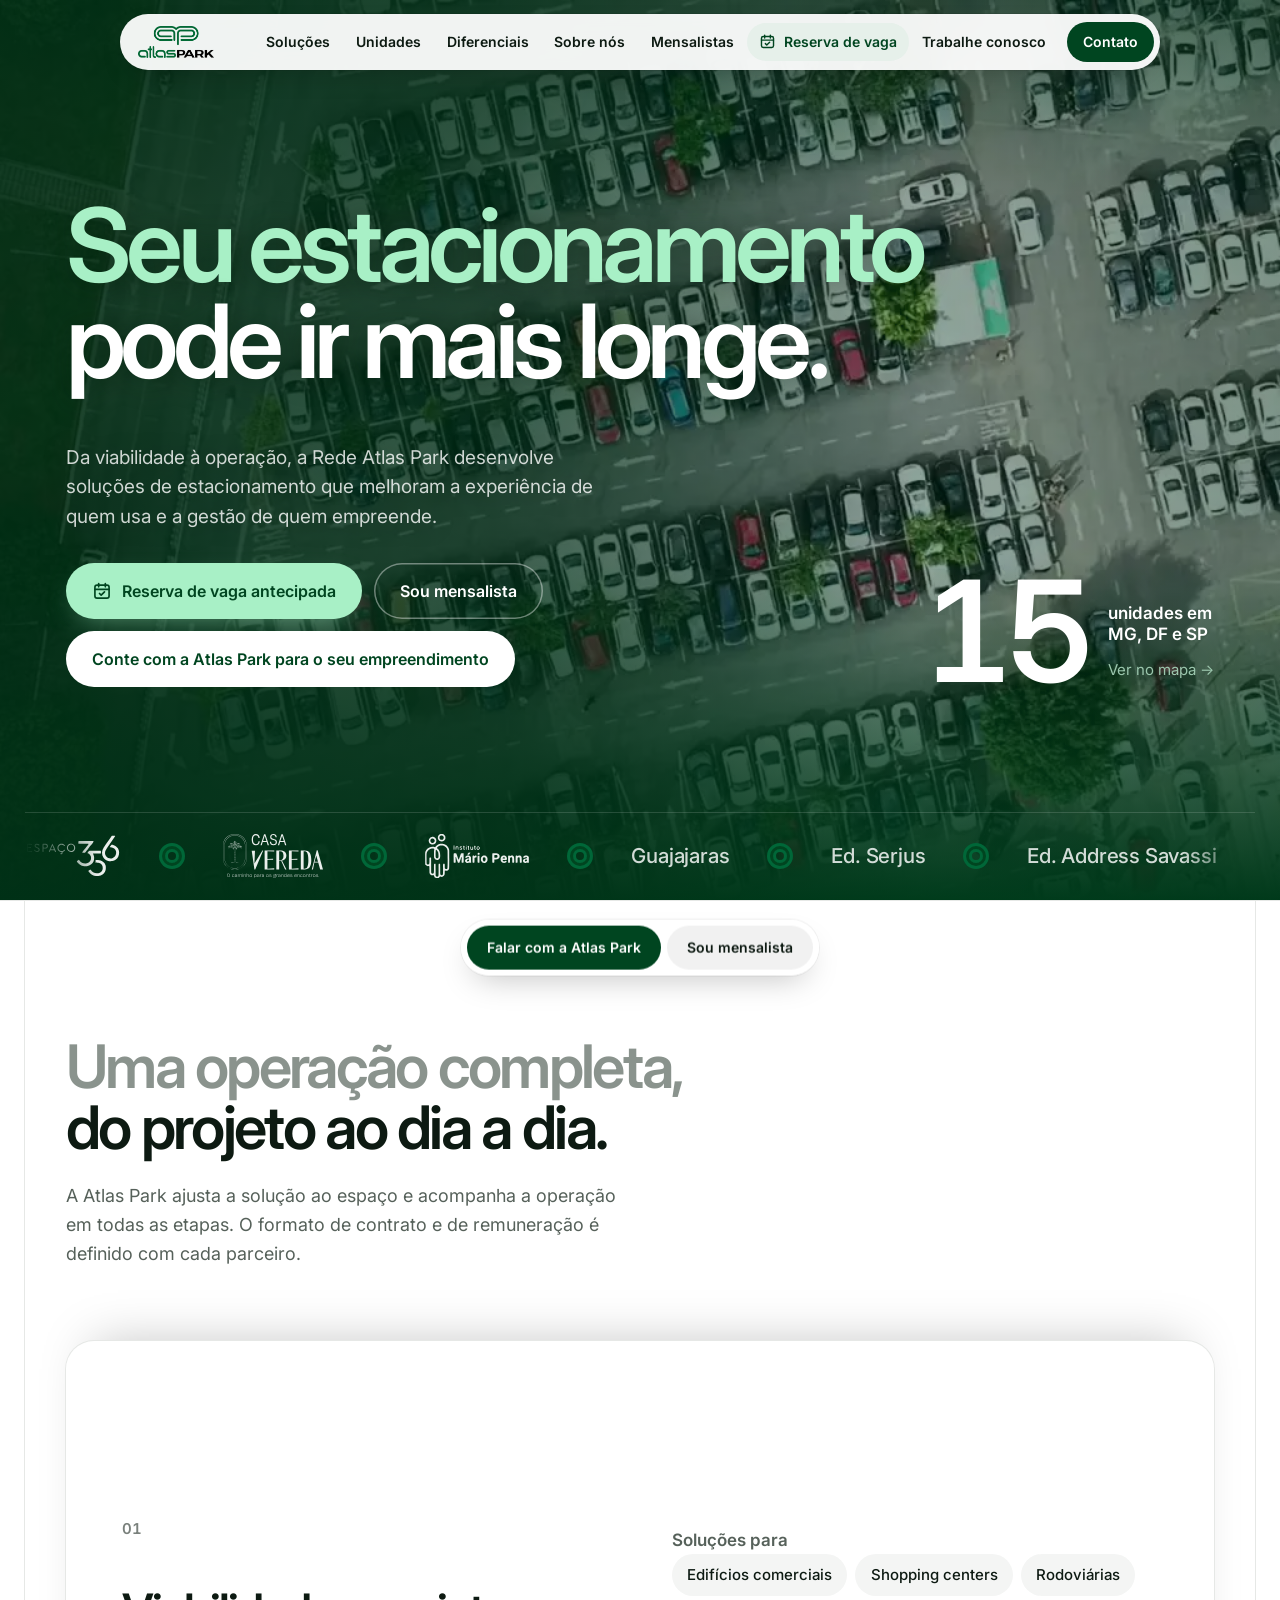
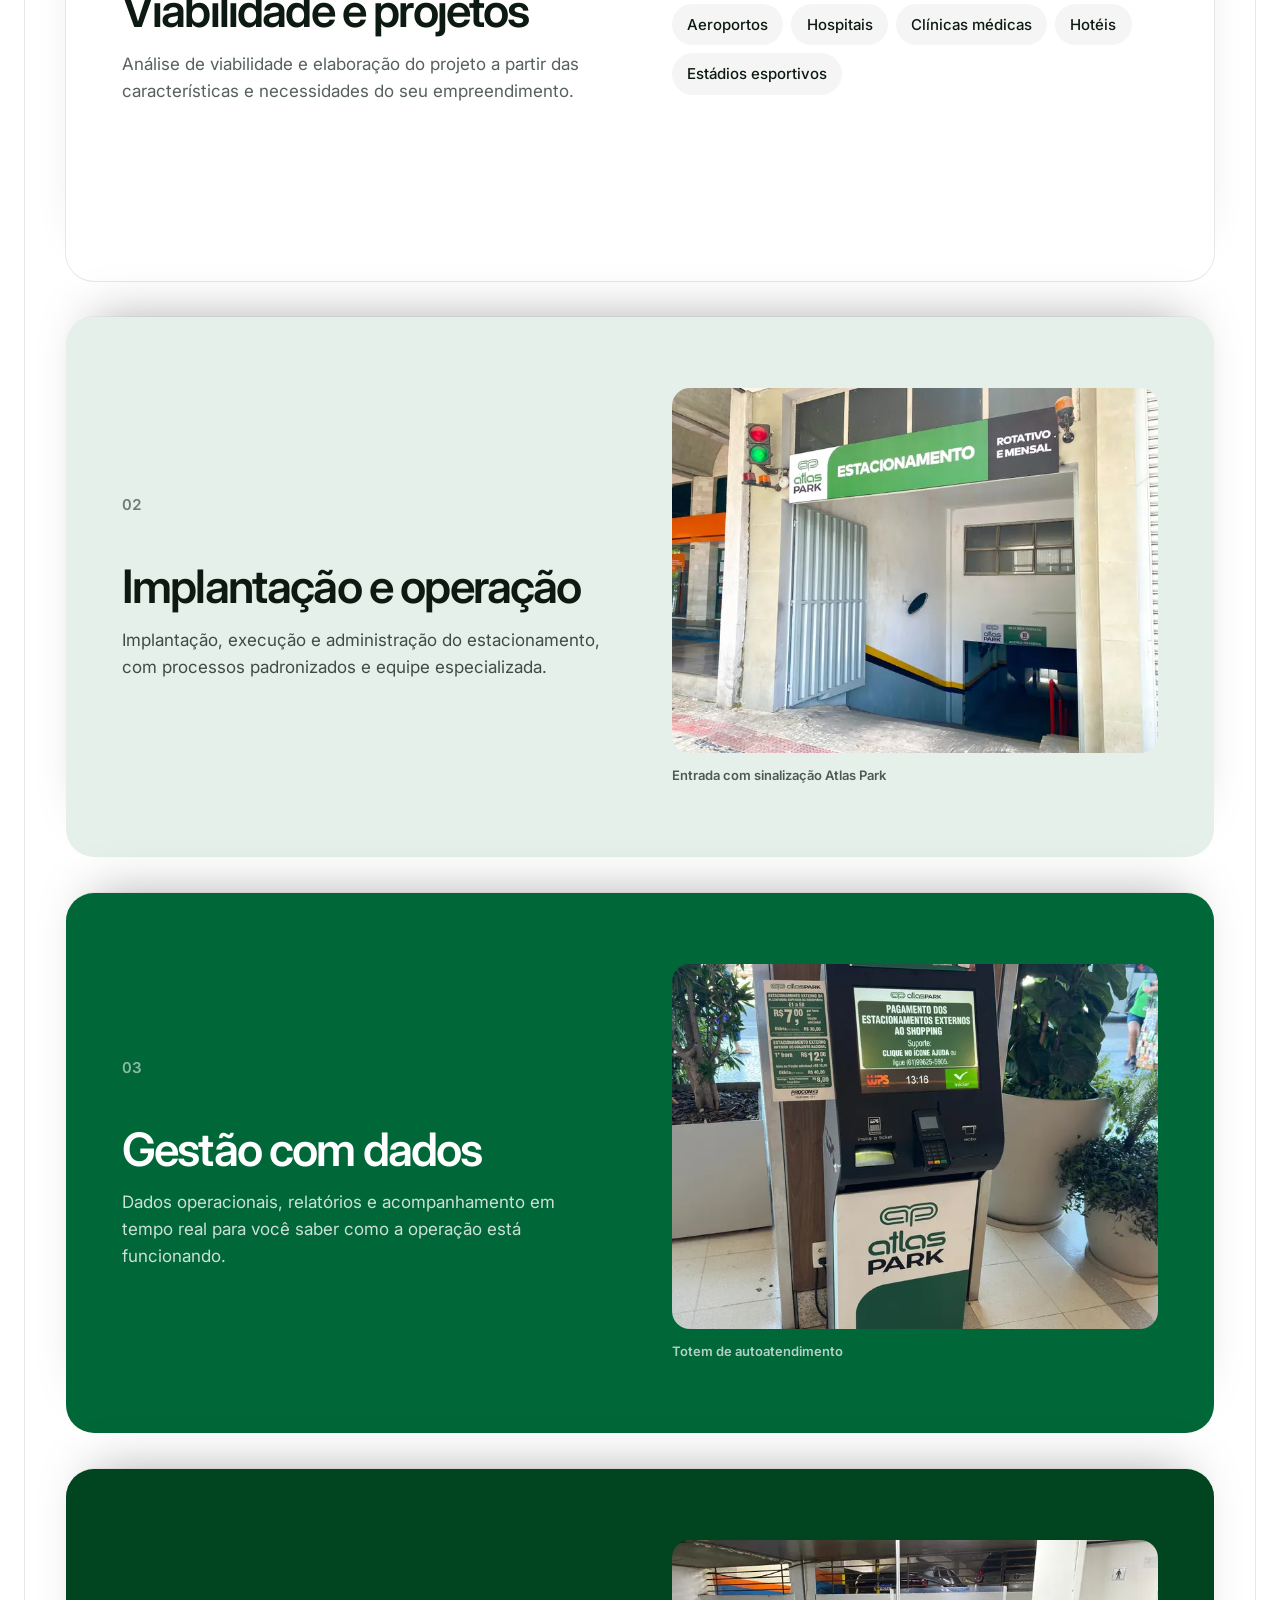
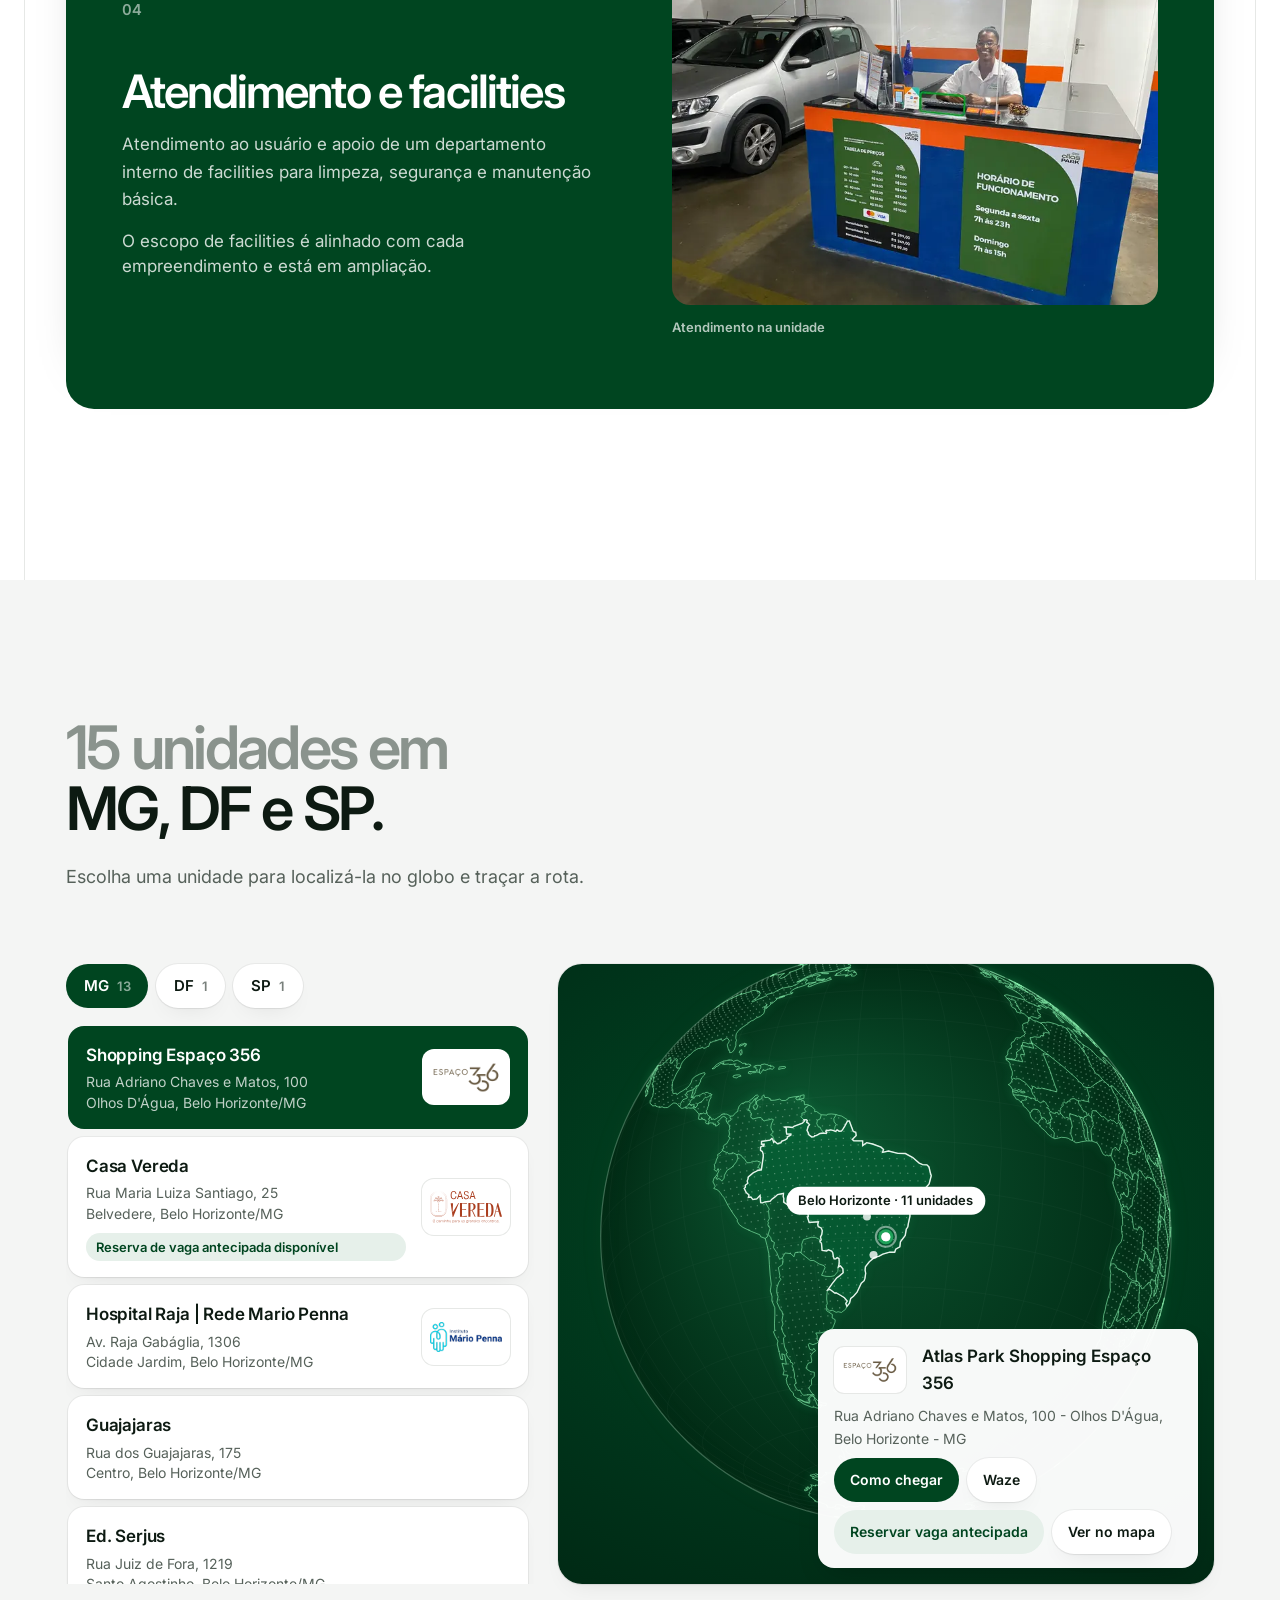
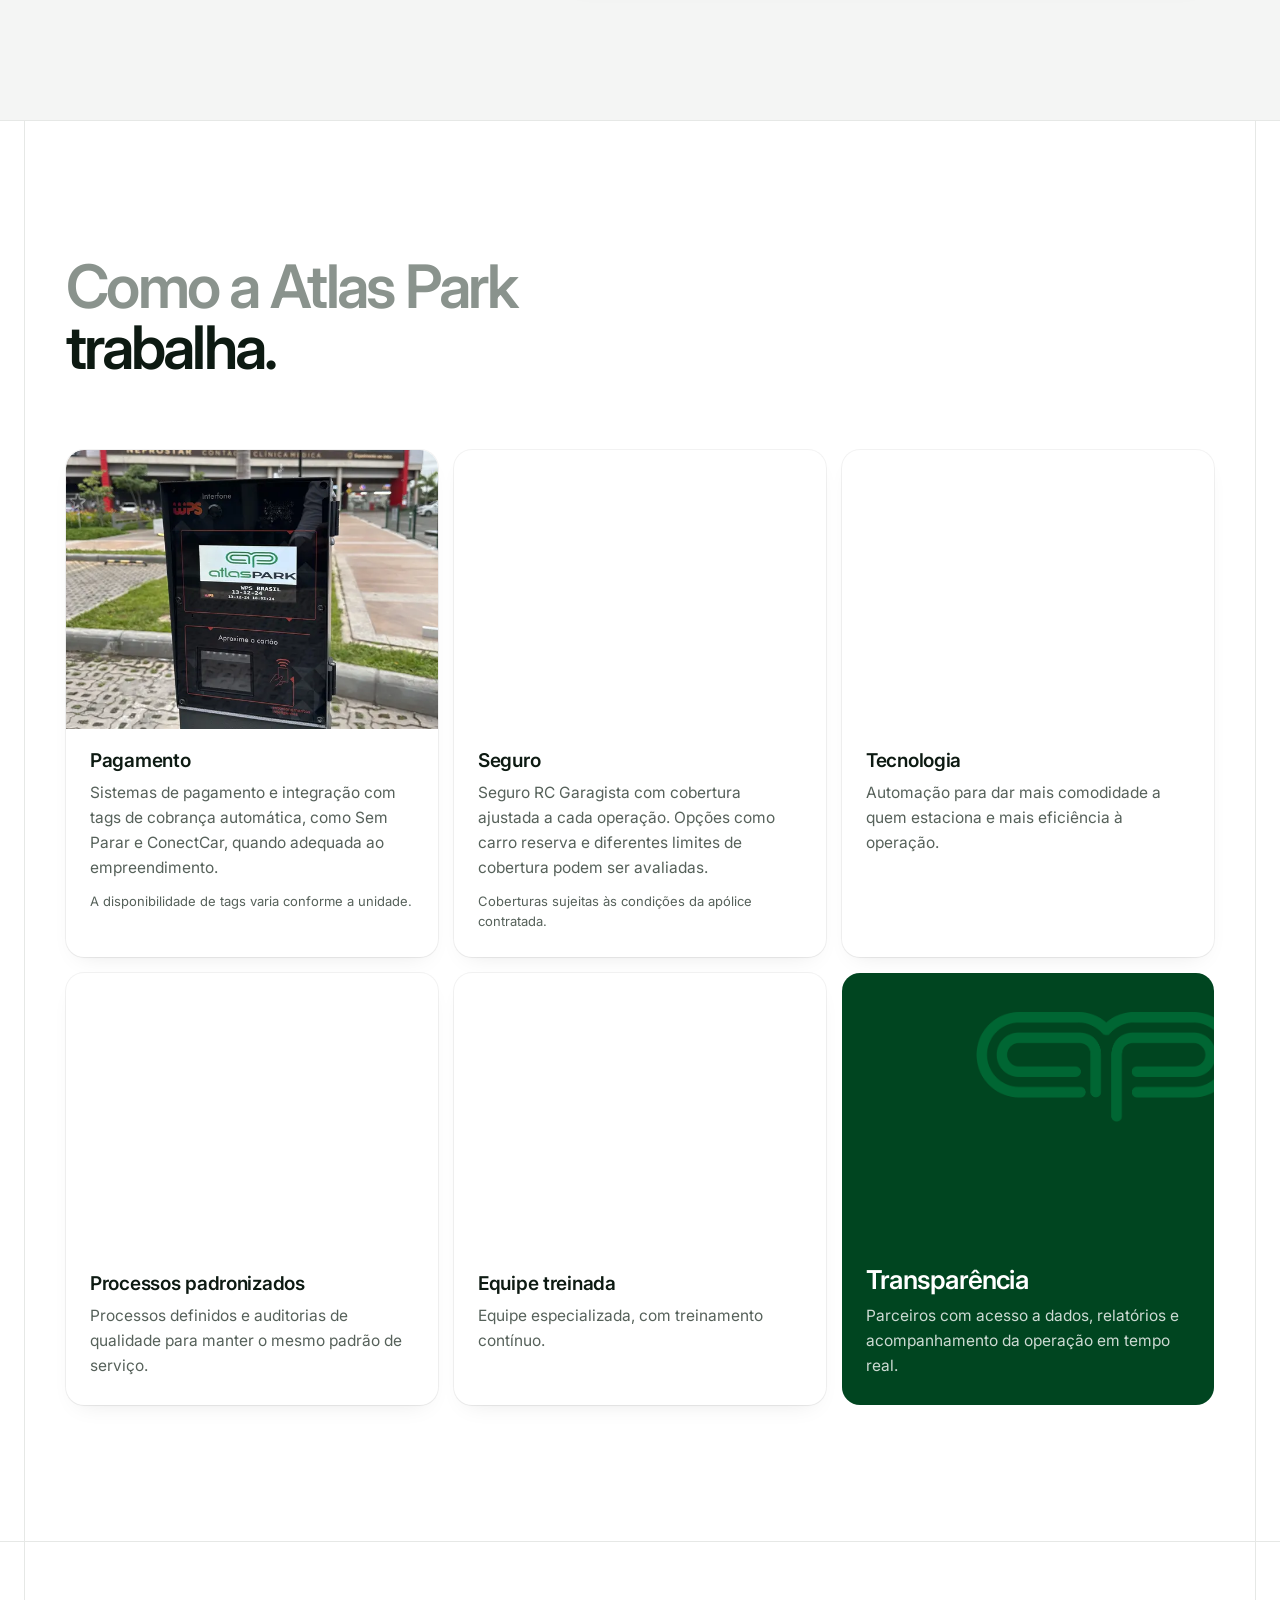
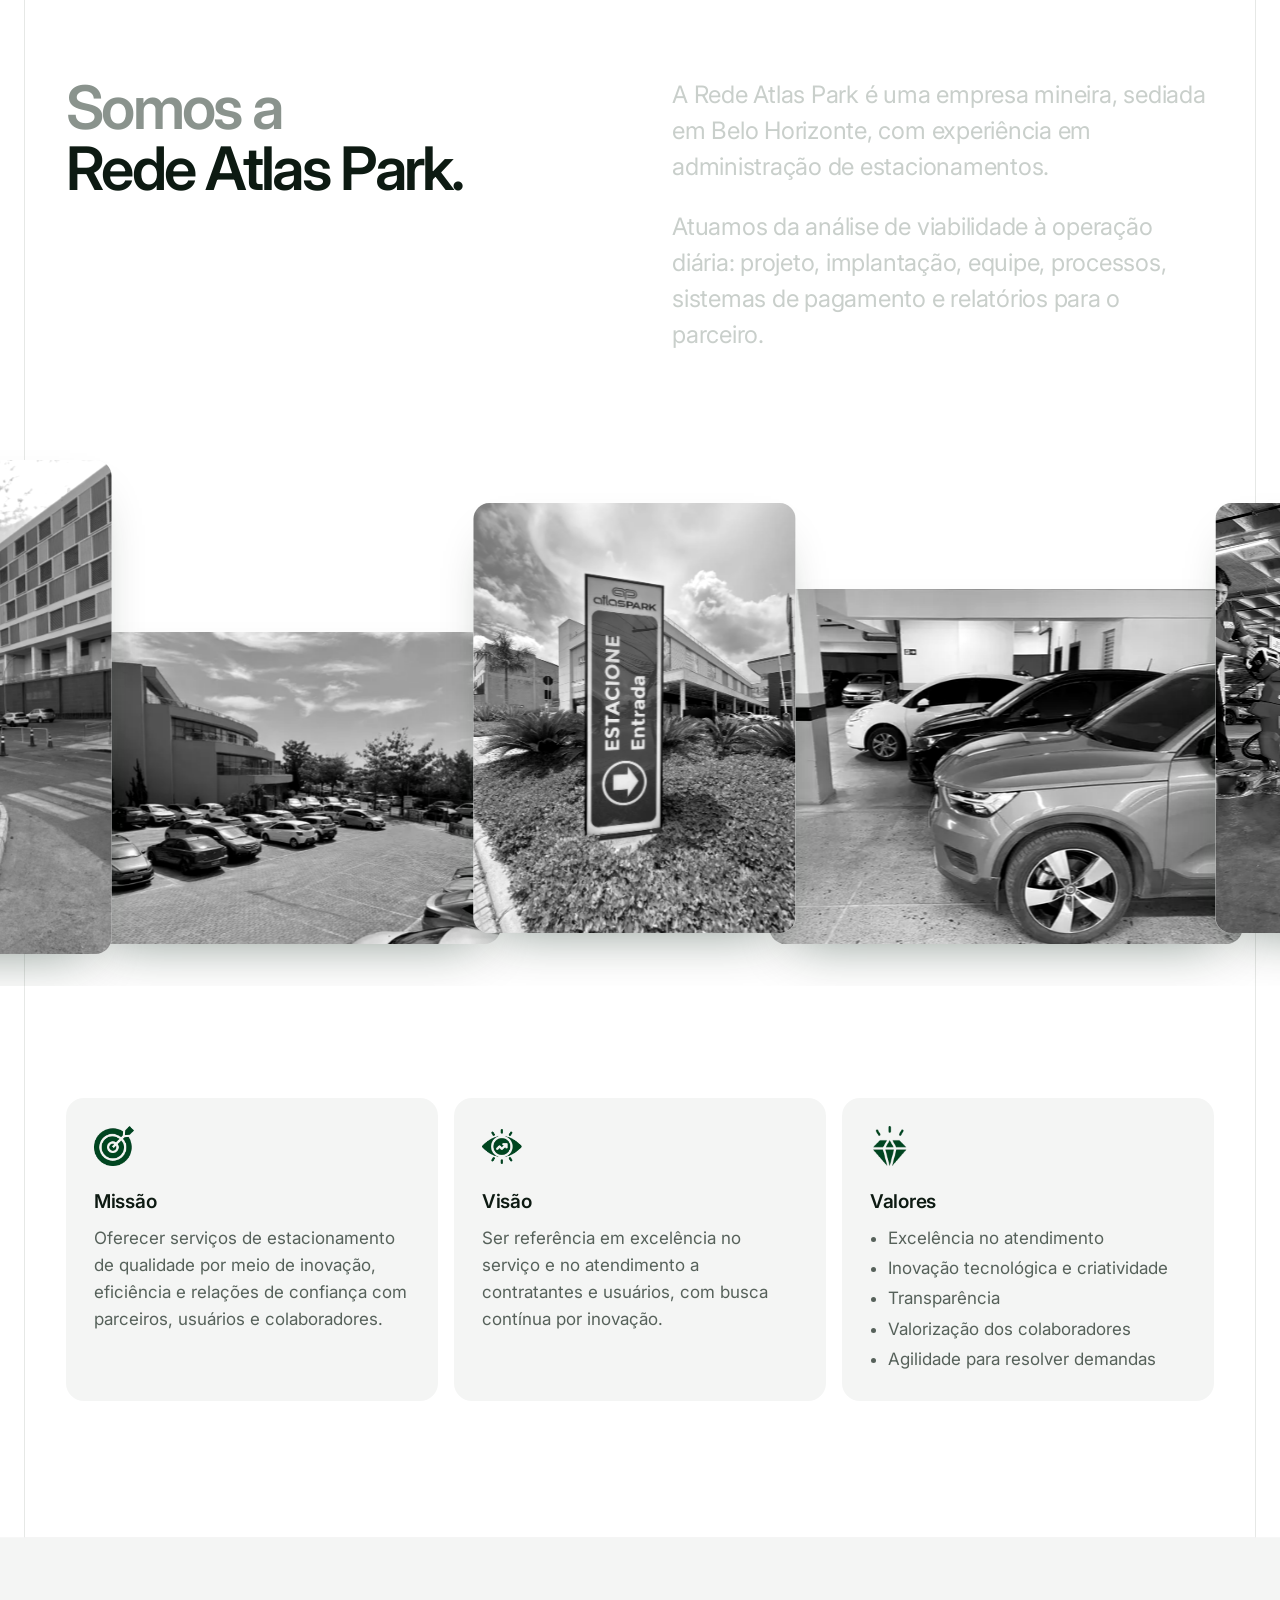
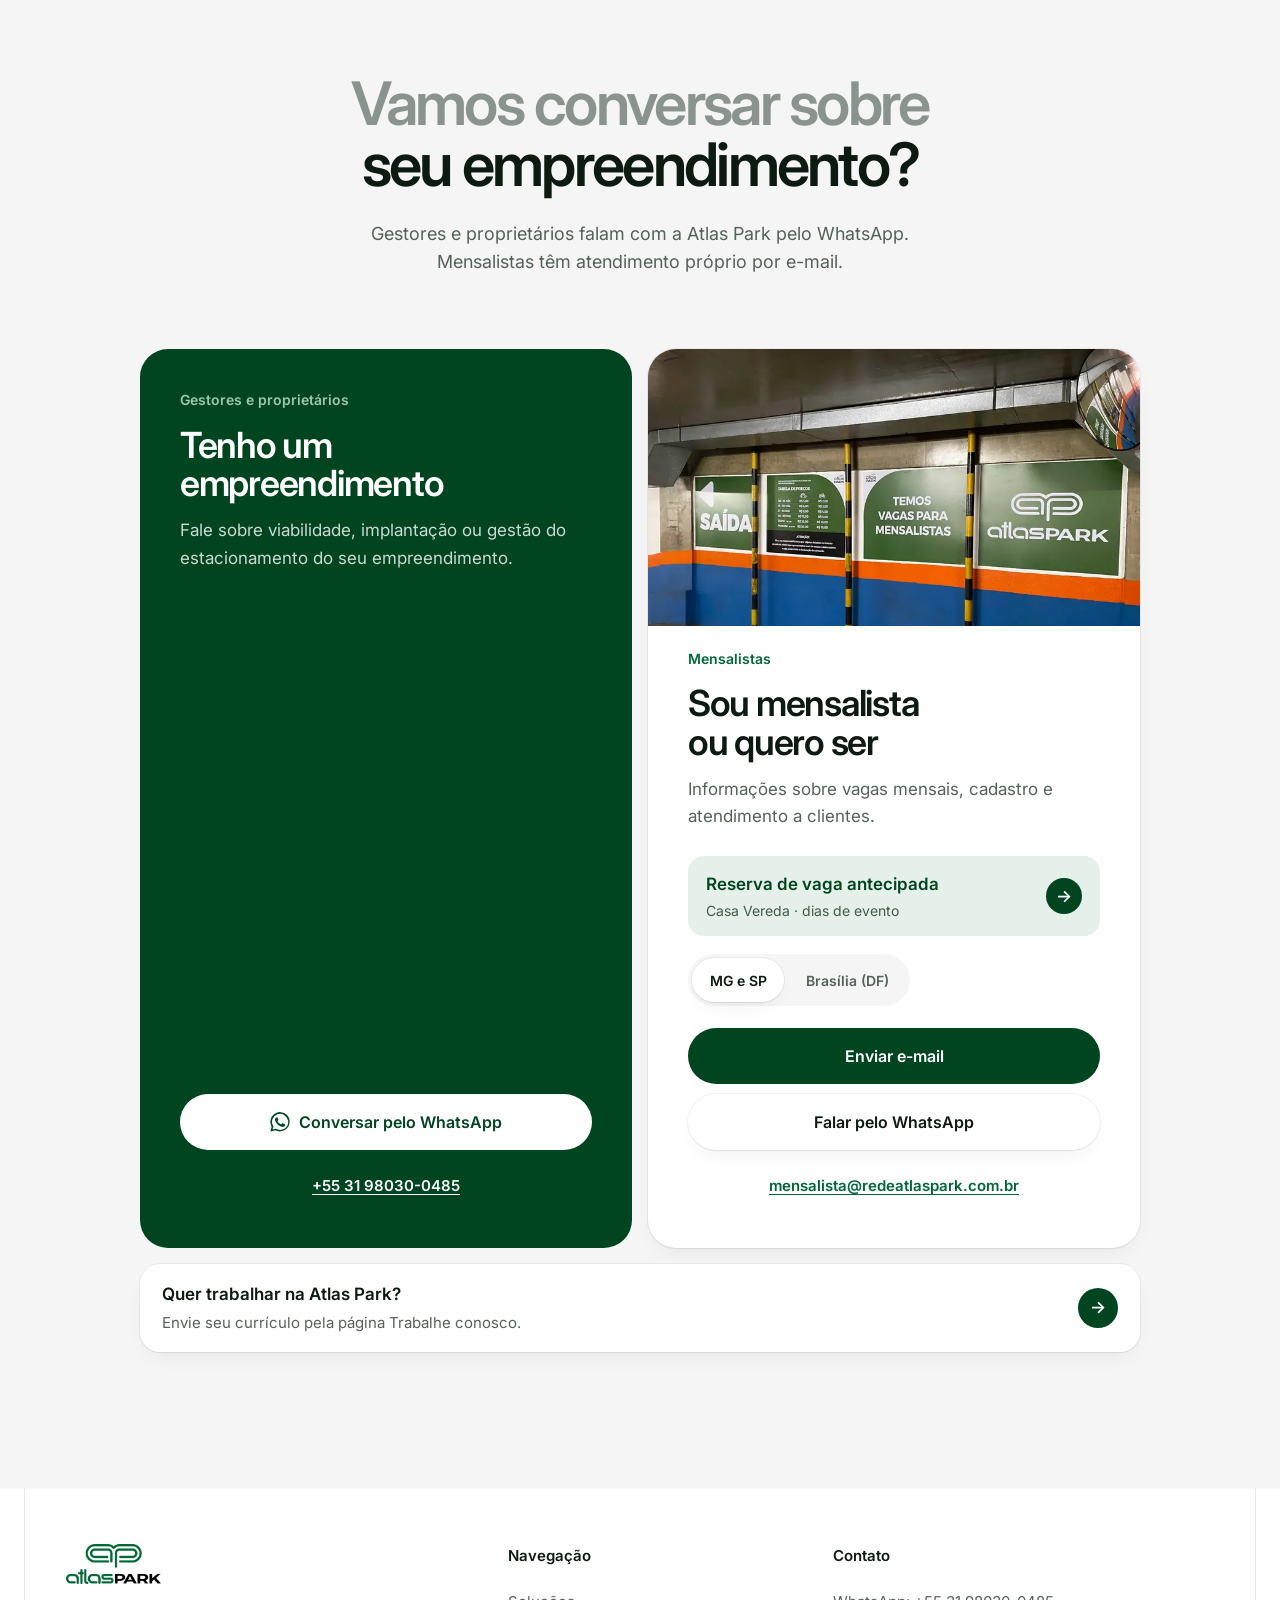
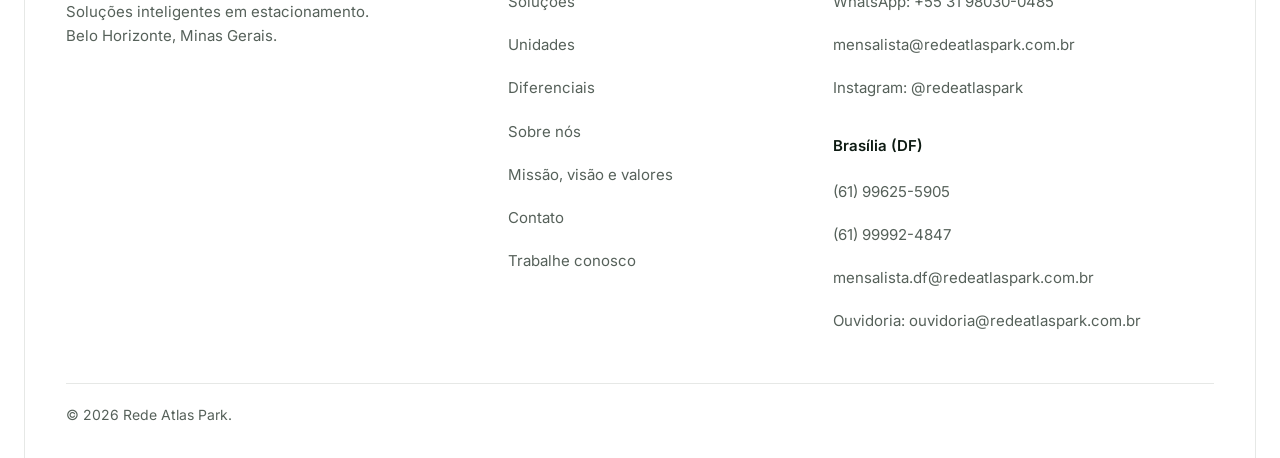
==== commit a7c4da80: "Página Trabalhe conosco e nova ordem dos botões do hero - Nova página /trabalhe-conosco: formulário " ====
--- a/index.html
+++ b/index.html
@@ -219,6 +219,7 @@
           <li><a href="#quemsomos">Sobre nós</a></li>
           <li><a href="#mensalistas">Mensalistas</a></li>
           <li class="nav-reserve-item"><a class="nav-reserve" href="reserva" data-modal-open="reserva-modal"><svg class="btn-icon btn-icon-line" viewBox="0 0 24 24" aria-hidden="true"><rect x="3.5" y="5" width="17" height="15.5" rx="2.5"/><path d="M3.5 10h17M8 3v4M16 3v4M9 15l2 2 4-4"/></svg><span>Reserva de vaga</span><small>Casa Vereda</small></a></li>
+          <li class="nav-jobs-item"><a href="trabalhe-conosco">Trabalhe conosco</a></li>
         </ul>
         <a class="btn btn-dark btn-sm nav-cta" href="#contato">Contato</a>
       </nav>
@@ -251,9 +252,9 @@
                 que melhoram a experiência de quem usa e a gestão de quem empreende.
               </p>
               <div class="hero-actions" data-reveal style="--d:2">
-                <a class="btn btn-white btn-lg" href="https://api.whatsapp.com/send/?phone=5531980300485&amp;text=Ol%C3%A1%21+Gostaria+de+conhecer+a+Rede+Atlas+Park&amp;type=phone_number&amp;app_absent=0" target="_blank" rel="noopener" data-cta="hero-gestor">Fale sobre seu empreendimento</a>
+                <a class="btn btn-reserve btn-lg" href="reserva" data-modal-open="reserva-modal" data-cta="hero-reserva"><svg class="btn-icon btn-icon-line" viewBox="0 0 24 24" aria-hidden="true"><rect x="3.5" y="5" width="17" height="15.5" rx="2.5"/><path d="M3.5 10h17M8 3v4M16 3v4M9 15l2 2 4-4"/></svg>Reserva de vaga antecipada</a>
                 <a class="btn btn-outline btn-lg" href="#mensalistas">Sou mensalista</a>
-                <a class="btn btn-reserve btn-lg" href="reserva" data-modal-open="reserva-modal" data-cta="hero-reserva"><svg class="btn-icon btn-icon-line" viewBox="0 0 24 24" aria-hidden="true"><rect x="3.5" y="5" width="17" height="15.5" rx="2.5"/><path d="M3.5 10h17M8 3v4M16 3v4M9 15l2 2 4-4"/></svg>Reserva de vaga antecipada</a>
+                <a class="btn btn-white btn-lg" href="https://api.whatsapp.com/send/?phone=5531980300485&amp;text=Ol%C3%A1%21+Gostaria+de+conhecer+a+Rede+Atlas+Park&amp;type=phone_number&amp;app_absent=0" target="_blank" rel="noopener" data-cta="hero-gestor">Conte com a Atlas Park para o seu empreendimento</a>
               </div>
             </div>
             <a class="hero-stat" href="#unidades" data-reveal style="--d:3">
@@ -671,6 +672,11 @@
             </div>
           </article>
         </div>
+
+        <a class="jobs-callout" href="trabalhe-conosco" data-reveal>
+          <span class="jobs-callout-text"><strong>Quer trabalhar na Atlas Park?</strong><span>Envie seu currículo pela página Trabalhe conosco.</span></span>
+          <span class="jobs-callout-arrow" aria-hidden="true">→</span>
+        </a>
       </section>
     </main>
 
@@ -690,6 +696,7 @@
             <li><a href="#quemsomos">Sobre nós</a></li>
             <li><a href="#missao">Missão, visão e valores</a></li>
             <li><a href="#contato">Contato</a></li>
+            <li><a href="trabalhe-conosco">Trabalhe conosco</a></li>
           </ul>
         </nav>
 
--- a/styles.css
+++ b/styles.css
@@ -799,3 +799,54 @@
 @media (min-width: 860px) {
   .site-header { width: min(100% - 24px, 900px); }
 }
+
+/* ---------- Trabalhe conosco ---------- */
+.field select {
+  width: 100%; min-height: 48px; padding: .7rem 2.4rem .7rem .9rem; border: 1.5px solid var(--line); border-radius: 12px;
+  background: var(--white) url("data:image/svg+xml,%3Csvg xmlns='http://www.w3.org/2000/svg' viewBox='0 0 24 24' fill='none' stroke='%230d1a12' stroke-width='2' stroke-linecap='round'%3E%3Cpath d='M6 9l6 6 6-6'/%3E%3C/svg%3E") right .8rem center / 16px no-repeat;
+  color: var(--ink); font: 400 1rem var(--font); appearance: none; -webkit-appearance: none; cursor: pointer;
+}
+.field select:focus { outline: none; border-color: var(--green-700); box-shadow: 0 0 0 3px rgba(0, 103, 56, .15); }
+.chips-field { margin: 0; padding: 0; border: 0; min-width: 0; }
+.chips-field legend { padding: 0; margin-bottom: .4rem; font-size: .875rem; font-weight: 600; }
+.chip-options { display: flex; flex-wrap: wrap; gap: .5rem; }
+.chip-option { position: relative; cursor: pointer; }
+.chip-option input { position: absolute; opacity: 0; width: 1px; height: 1px; }
+.chip-option span {
+  display: inline-flex; align-items: center; min-height: 44px; padding: 0 1rem; border-radius: 999px;
+  border: 1.5px solid var(--line); background: var(--white); font-size: .9375rem; font-weight: 500;
+  transition: background-color .2s, border-color .2s, color .2s;
+}
+.chip-option input:checked + span { background: var(--green-900); border-color: var(--green-900); color: var(--white); }
+.chip-option input:focus-visible + span { outline: 3px solid var(--green-700); outline-offset: 2px; }
+.form-done { display: grid; gap: .6rem; }
+.form-done-alt { font-size: .875rem; overflow-wrap: anywhere; }
+.form-done-actions { display: flex; flex-wrap: wrap; gap: .5rem; }
+.form-done-actions .btn { min-height: 44px; }
+.jobs-photo { margin: 2rem 0 0; }
+.jobs-photo img { width: 100%; height: auto; border-radius: 20px; }
+@media (max-width: 959.98px) { .jobs-photo { display: none; } }
+
+/* chamada na seção de contato */
+.jobs-callout {
+  display: flex; align-items: center; justify-content: space-between; gap: 1rem;
+  max-width: 1000px; margin: 1rem auto 0; padding: 1.1rem 1.4rem; border-radius: 20px;
+  background: var(--white); box-shadow: var(--shadow); color: var(--ink); text-decoration: none;
+}
+.jobs-callout-text { display: grid; gap: .15rem; }
+.jobs-callout-text strong { font-weight: 600; }
+.jobs-callout-text span { font-size: .9375rem; color: var(--ink-soft); }
+.jobs-callout-arrow {
+  display: grid; place-items: center; flex: none; width: 40px; height: 40px; border-radius: 50%;
+  background: var(--green-900); color: var(--white); font-weight: 600; transition: transform .2s;
+}
+@media (hover: hover) { .jobs-callout:hover .jobs-callout-arrow { transform: translateX(3px); } }
+
+/* menu: no computador só cabe em telas largas */
+@media (min-width: 860px) and (max-width: 1279.98px) { .main-nav .nav-jobs-item { display: none; } }
+@media (min-width: 1280px) { .site-header { width: min(100% - 24px, 1040px); } }
+
+/* Botões do hero podem quebrar linha em telas estreitas (textos longos não alargam a página) */
+@media (max-width: 599.98px) {
+  .hero-actions .btn { white-space: normal; text-wrap: balance; line-height: 1.25; padding-block: .6rem; }
+}
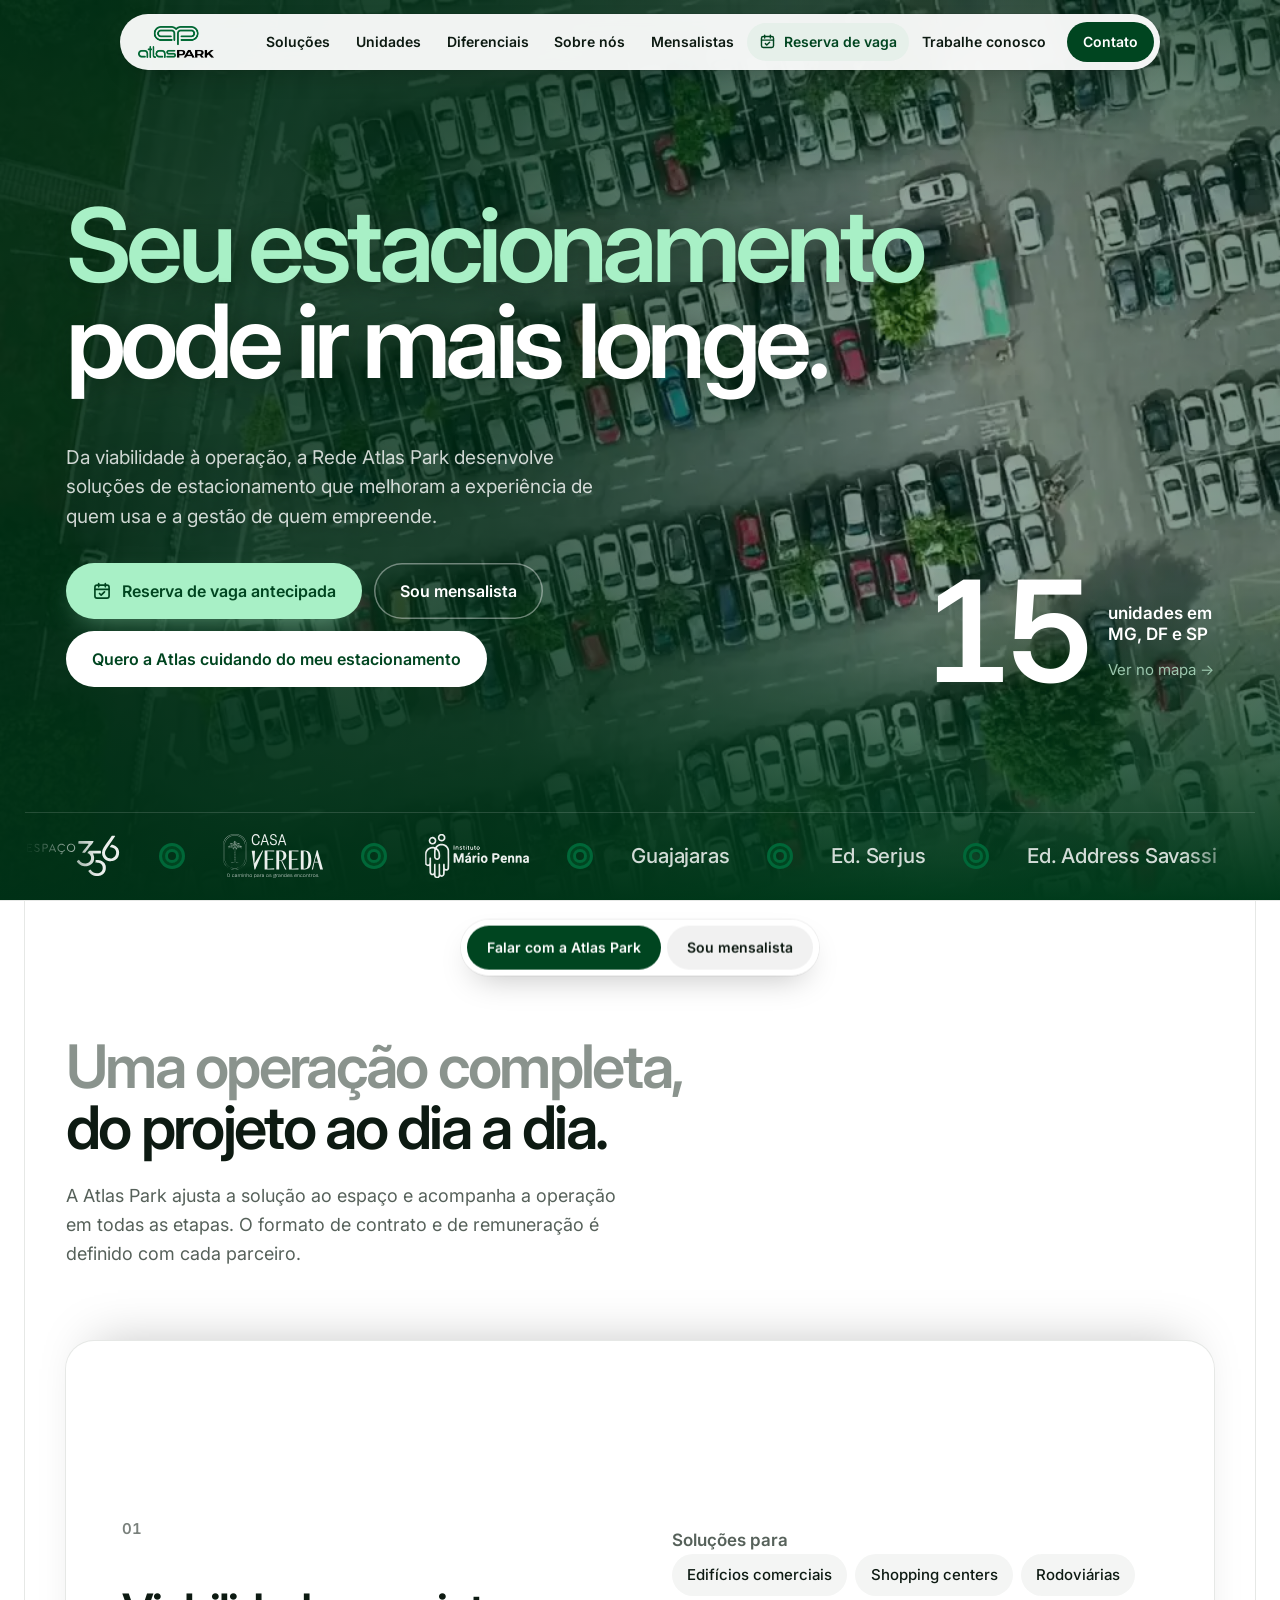
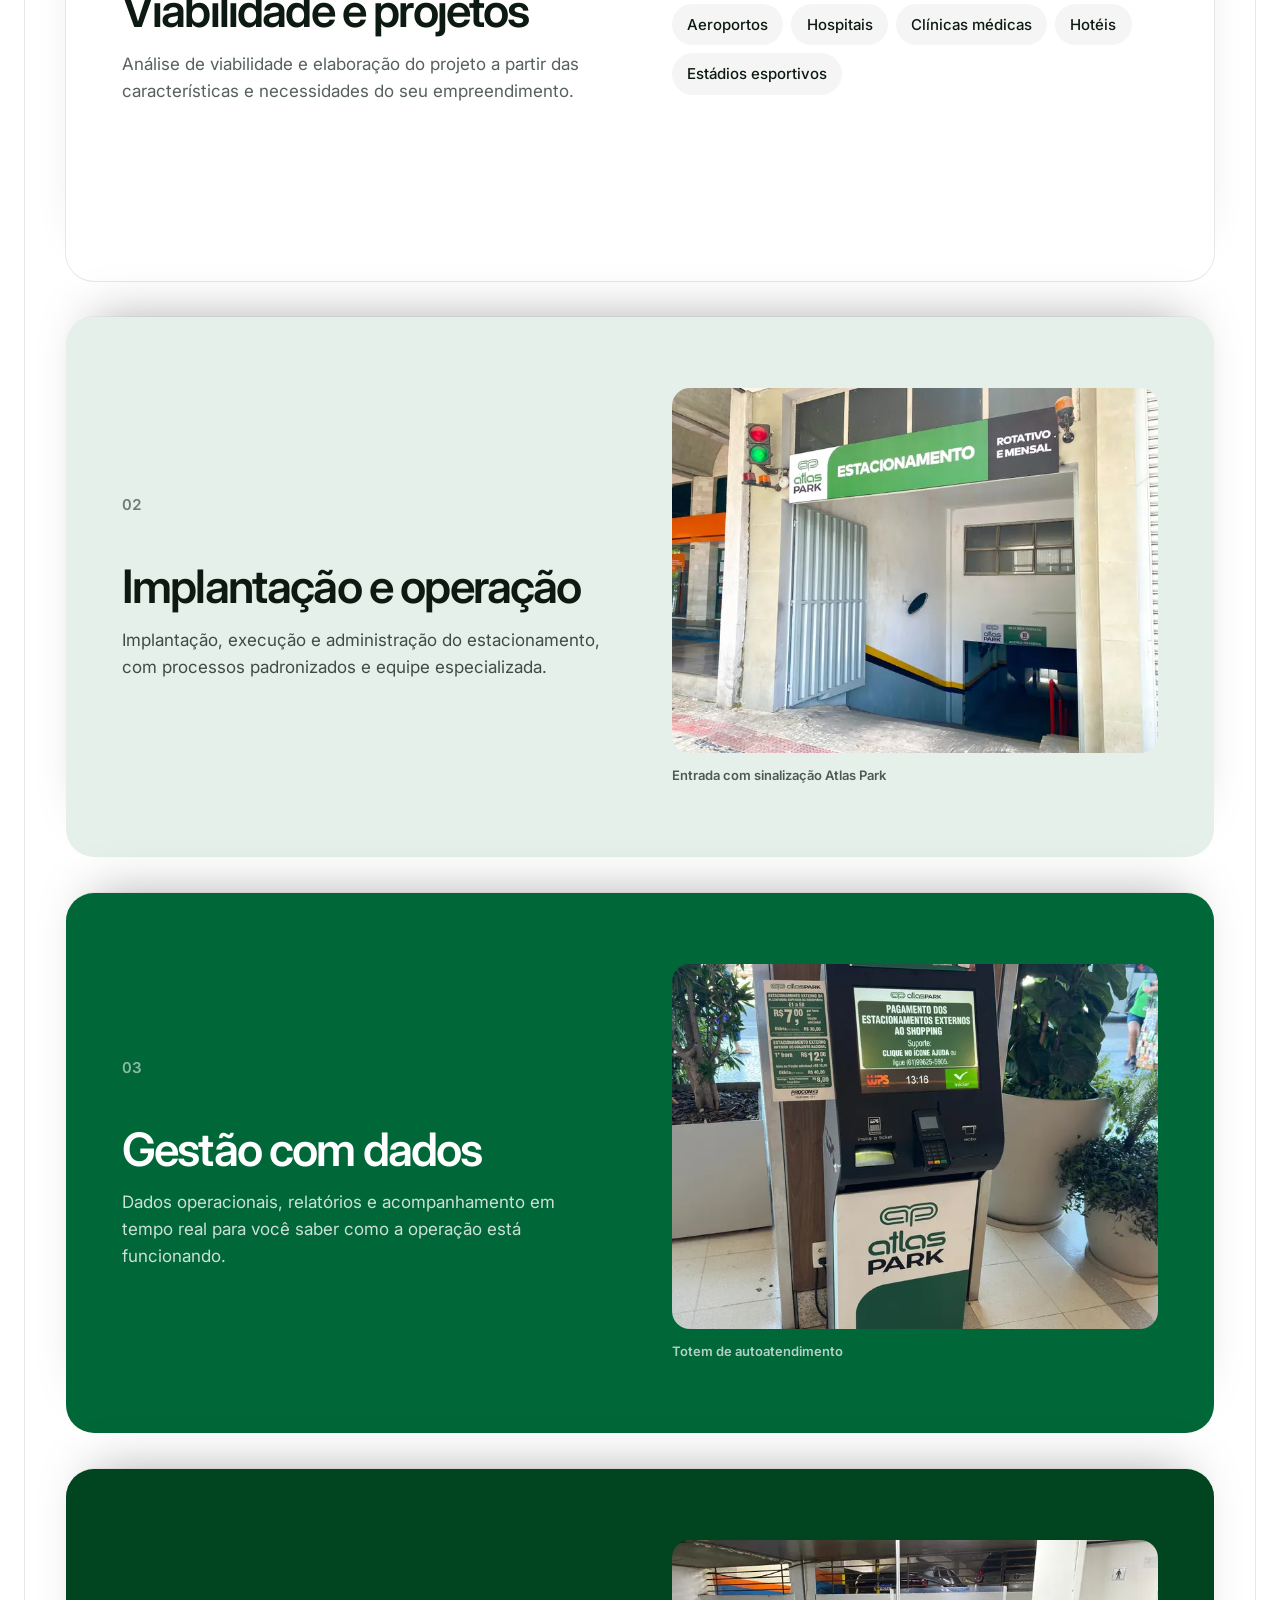
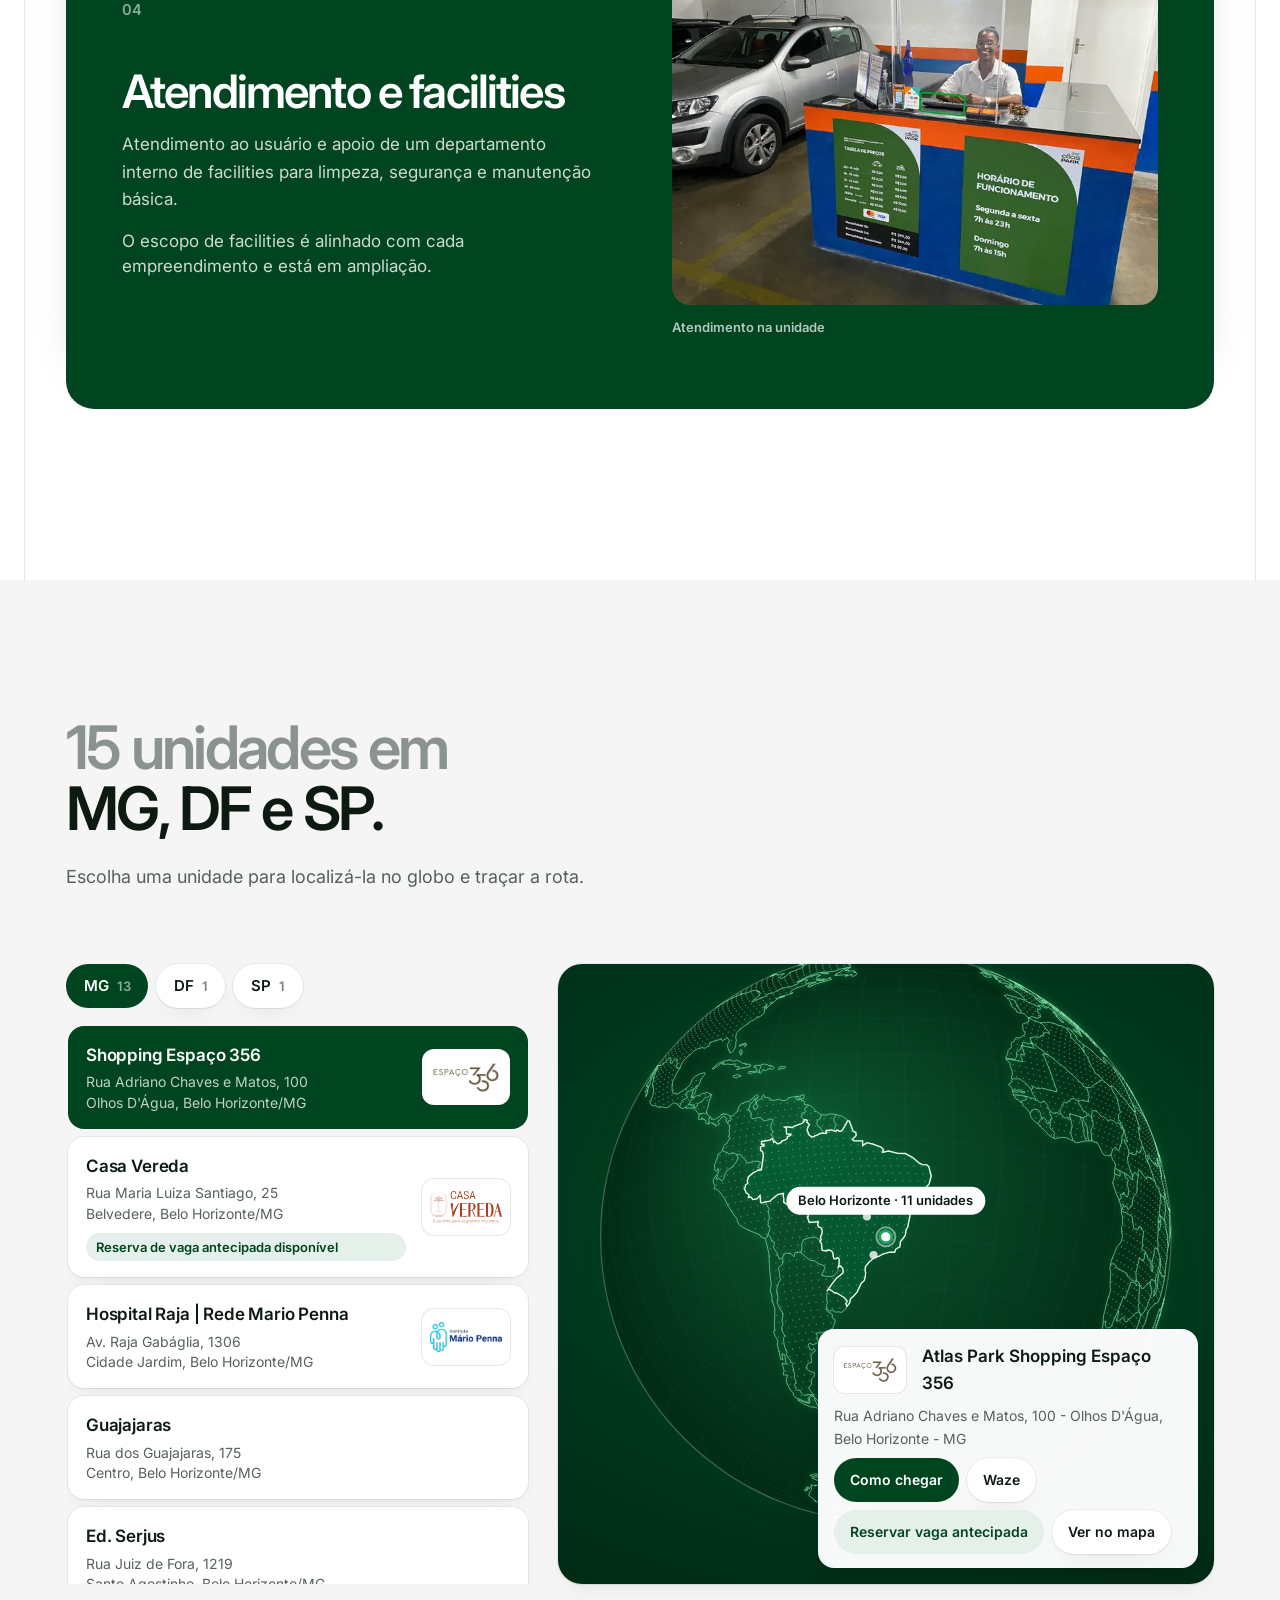
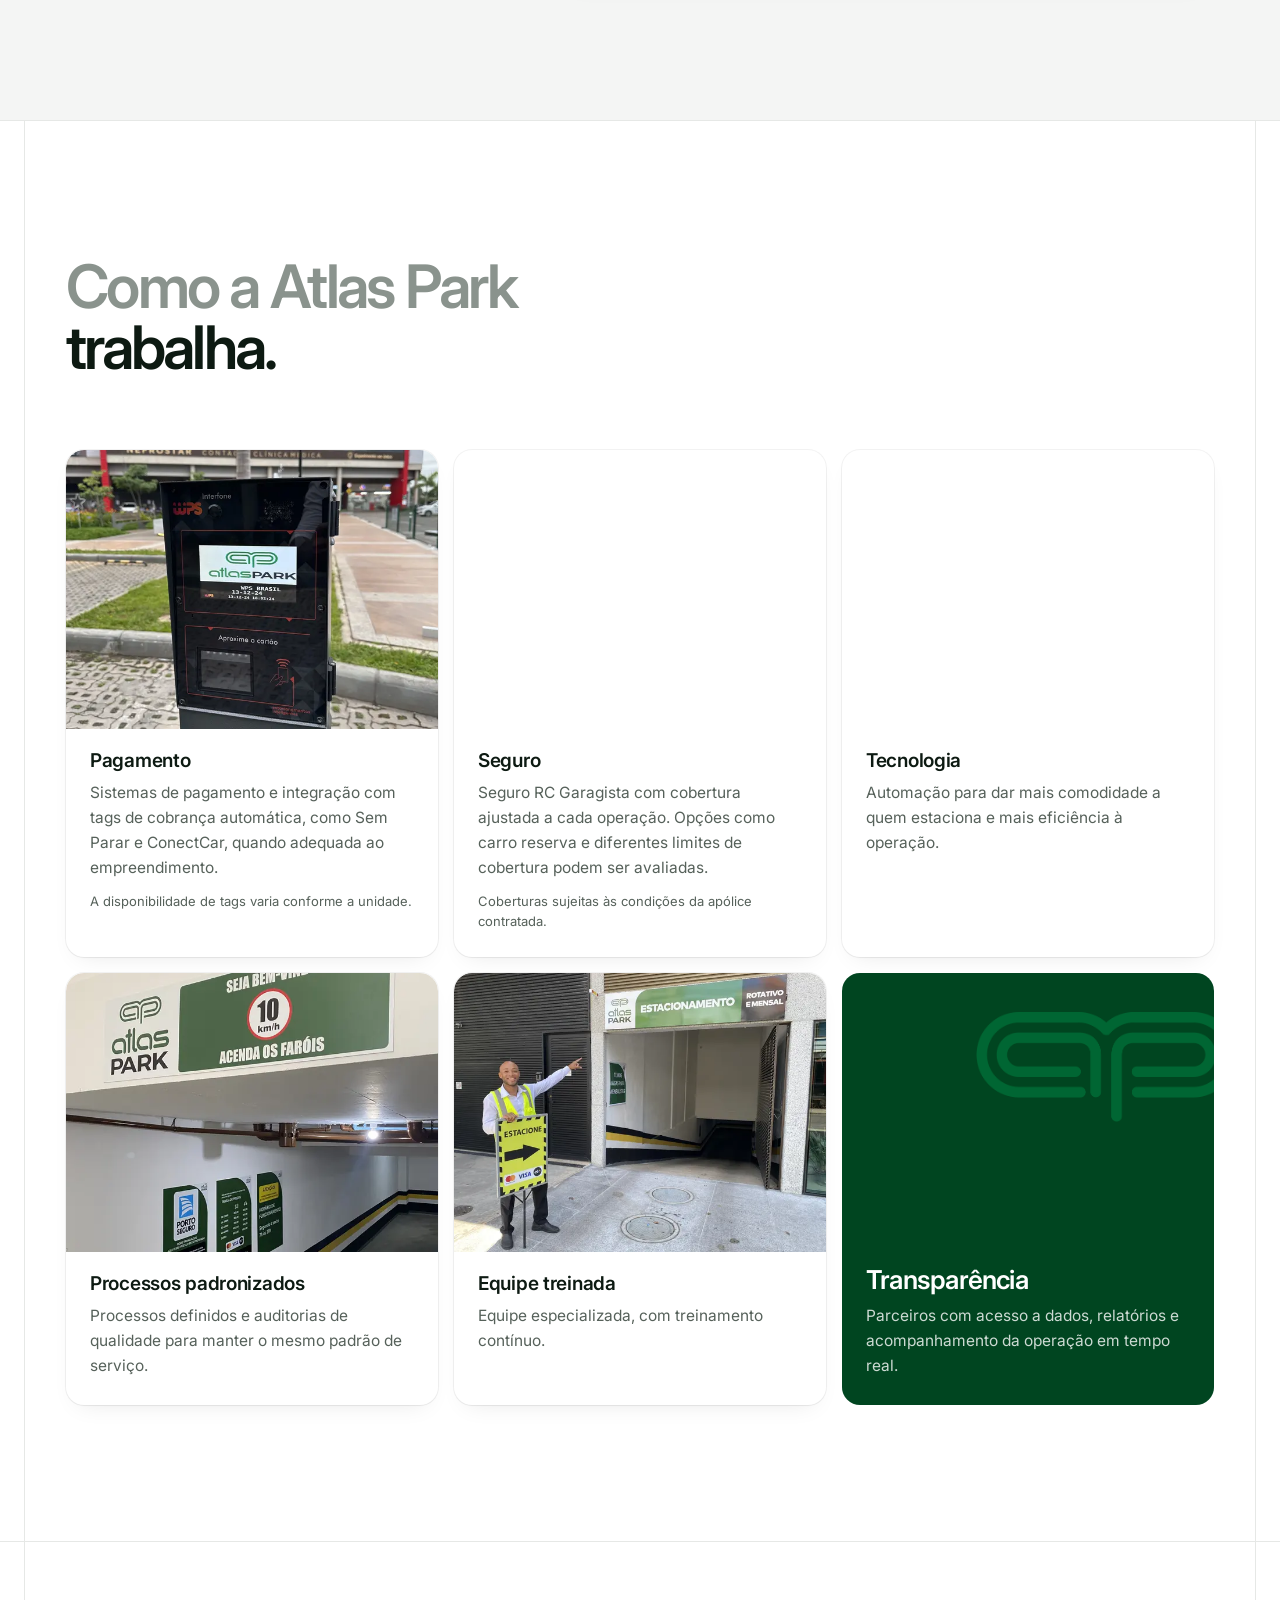
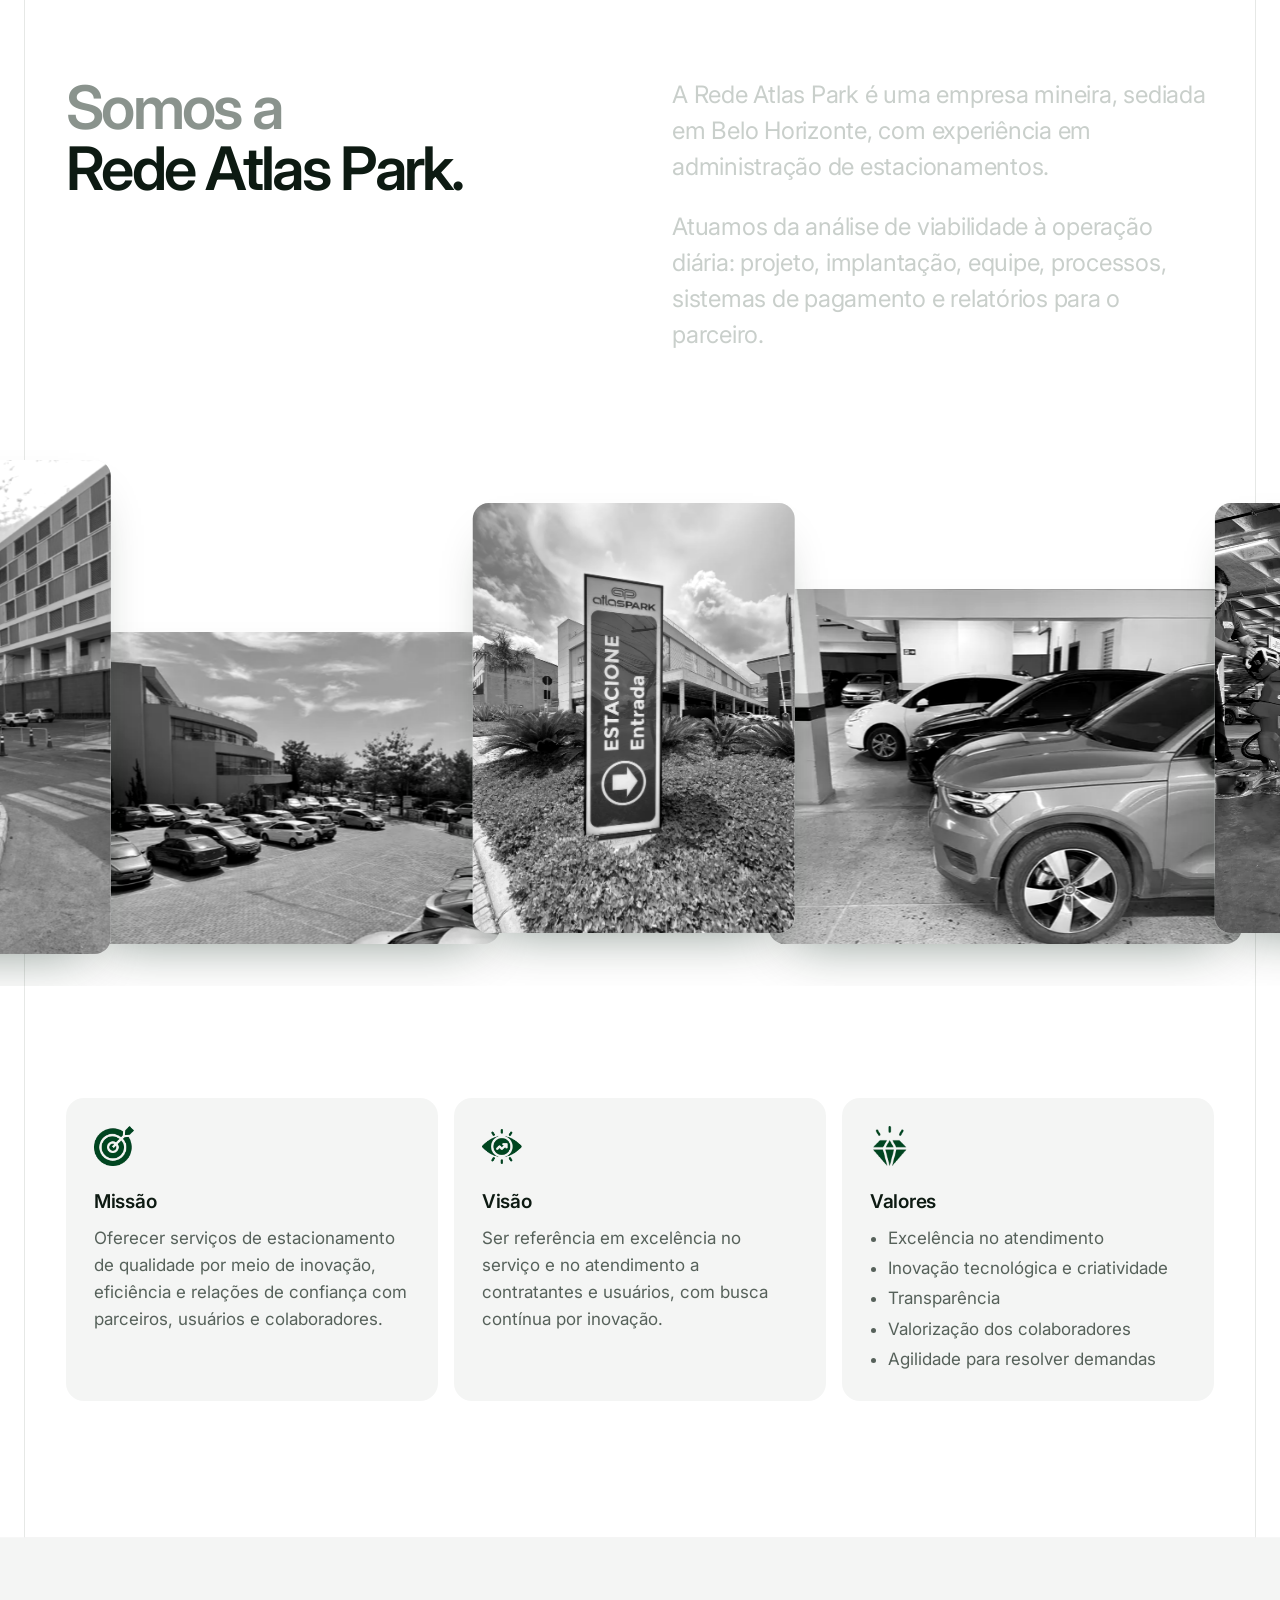
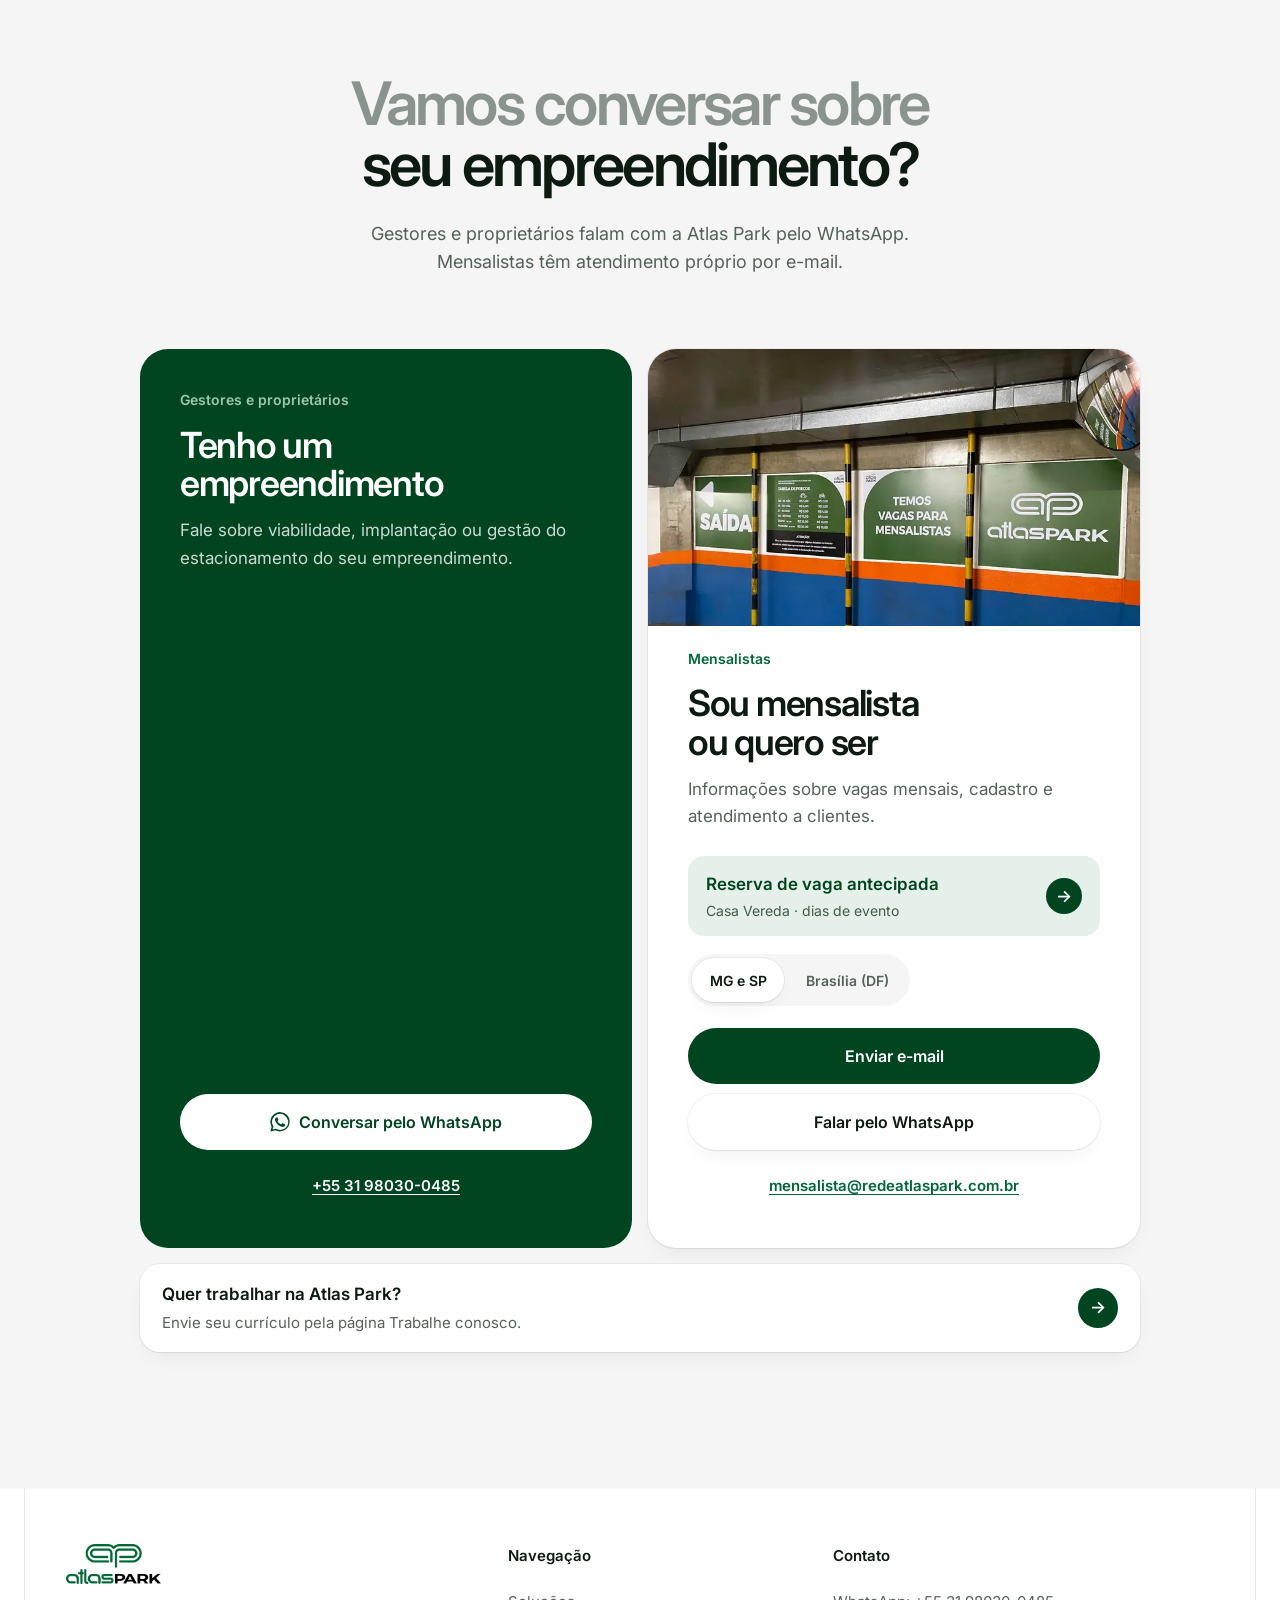
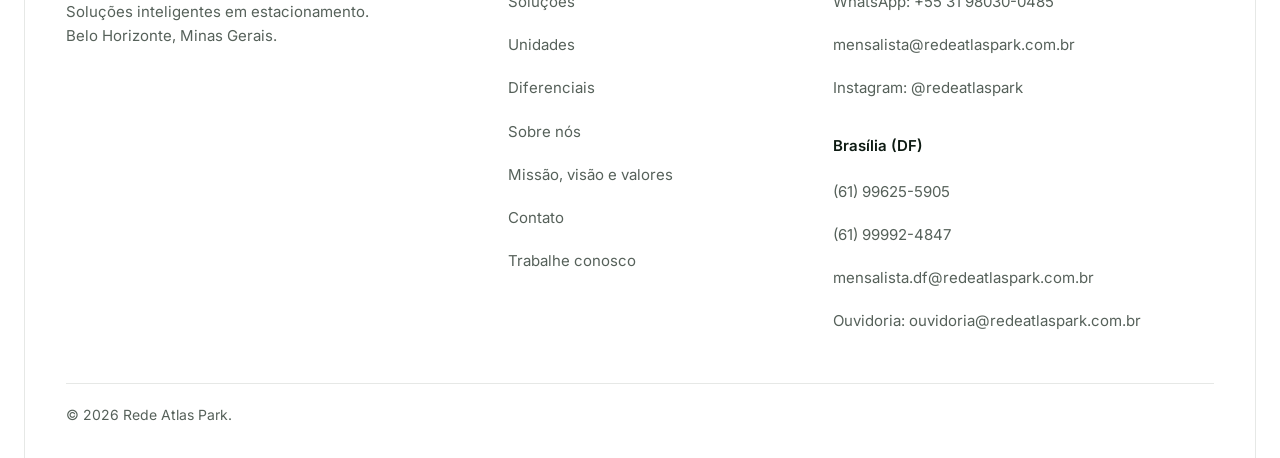
==== commit 5a555a68: "Hero: botão 'Quero a Atlas cuidando do meu estacionamento' Substitui o texto 'Conte com a Atlas Park" ====
--- a/index.html
+++ b/index.html
@@ -254,7 +254,7 @@
               <div class="hero-actions" data-reveal style="--d:2">
                 <a class="btn btn-reserve btn-lg" href="reserva" data-modal-open="reserva-modal" data-cta="hero-reserva"><svg class="btn-icon btn-icon-line" viewBox="0 0 24 24" aria-hidden="true"><rect x="3.5" y="5" width="17" height="15.5" rx="2.5"/><path d="M3.5 10h17M8 3v4M16 3v4M9 15l2 2 4-4"/></svg>Reserva de vaga antecipada</a>
                 <a class="btn btn-outline btn-lg" href="#mensalistas">Sou mensalista</a>
-                <a class="btn btn-white btn-lg" href="https://api.whatsapp.com/send/?phone=5531980300485&amp;text=Ol%C3%A1%21+Gostaria+de+conhecer+a+Rede+Atlas+Park&amp;type=phone_number&amp;app_absent=0" target="_blank" rel="noopener" data-cta="hero-gestor">Conte com a Atlas Park para o seu empreendimento</a>
+                <a class="btn btn-white btn-lg" href="https://api.whatsapp.com/send/?phone=5531980300485&amp;text=Ol%C3%A1%21+Gostaria+de+conhecer+a+Rede+Atlas+Park&amp;type=phone_number&amp;app_absent=0" target="_blank" rel="noopener" data-cta="hero-gestor">Quero a Atlas cuidando do meu estacionamento</a>
               </div>
             </div>
             <a class="hero-stat" href="#unidades" data-reveal style="--d:3">
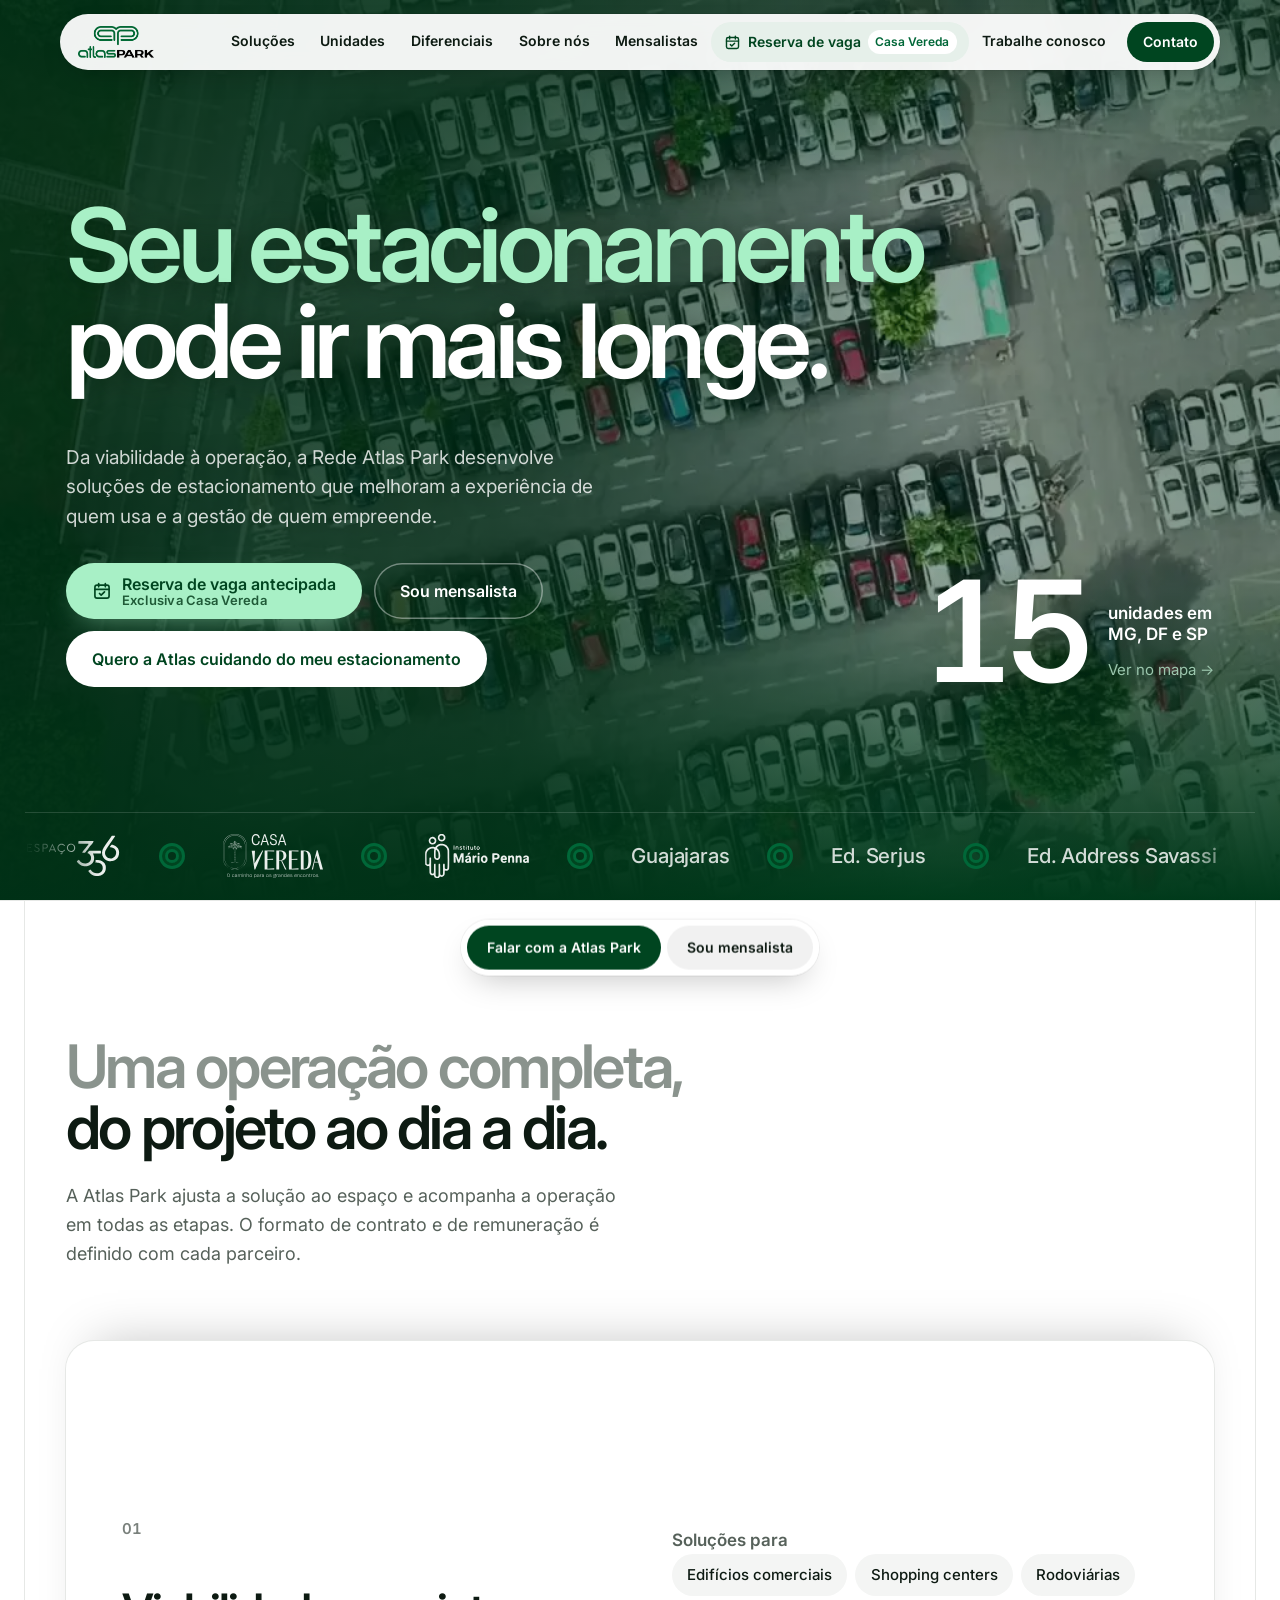
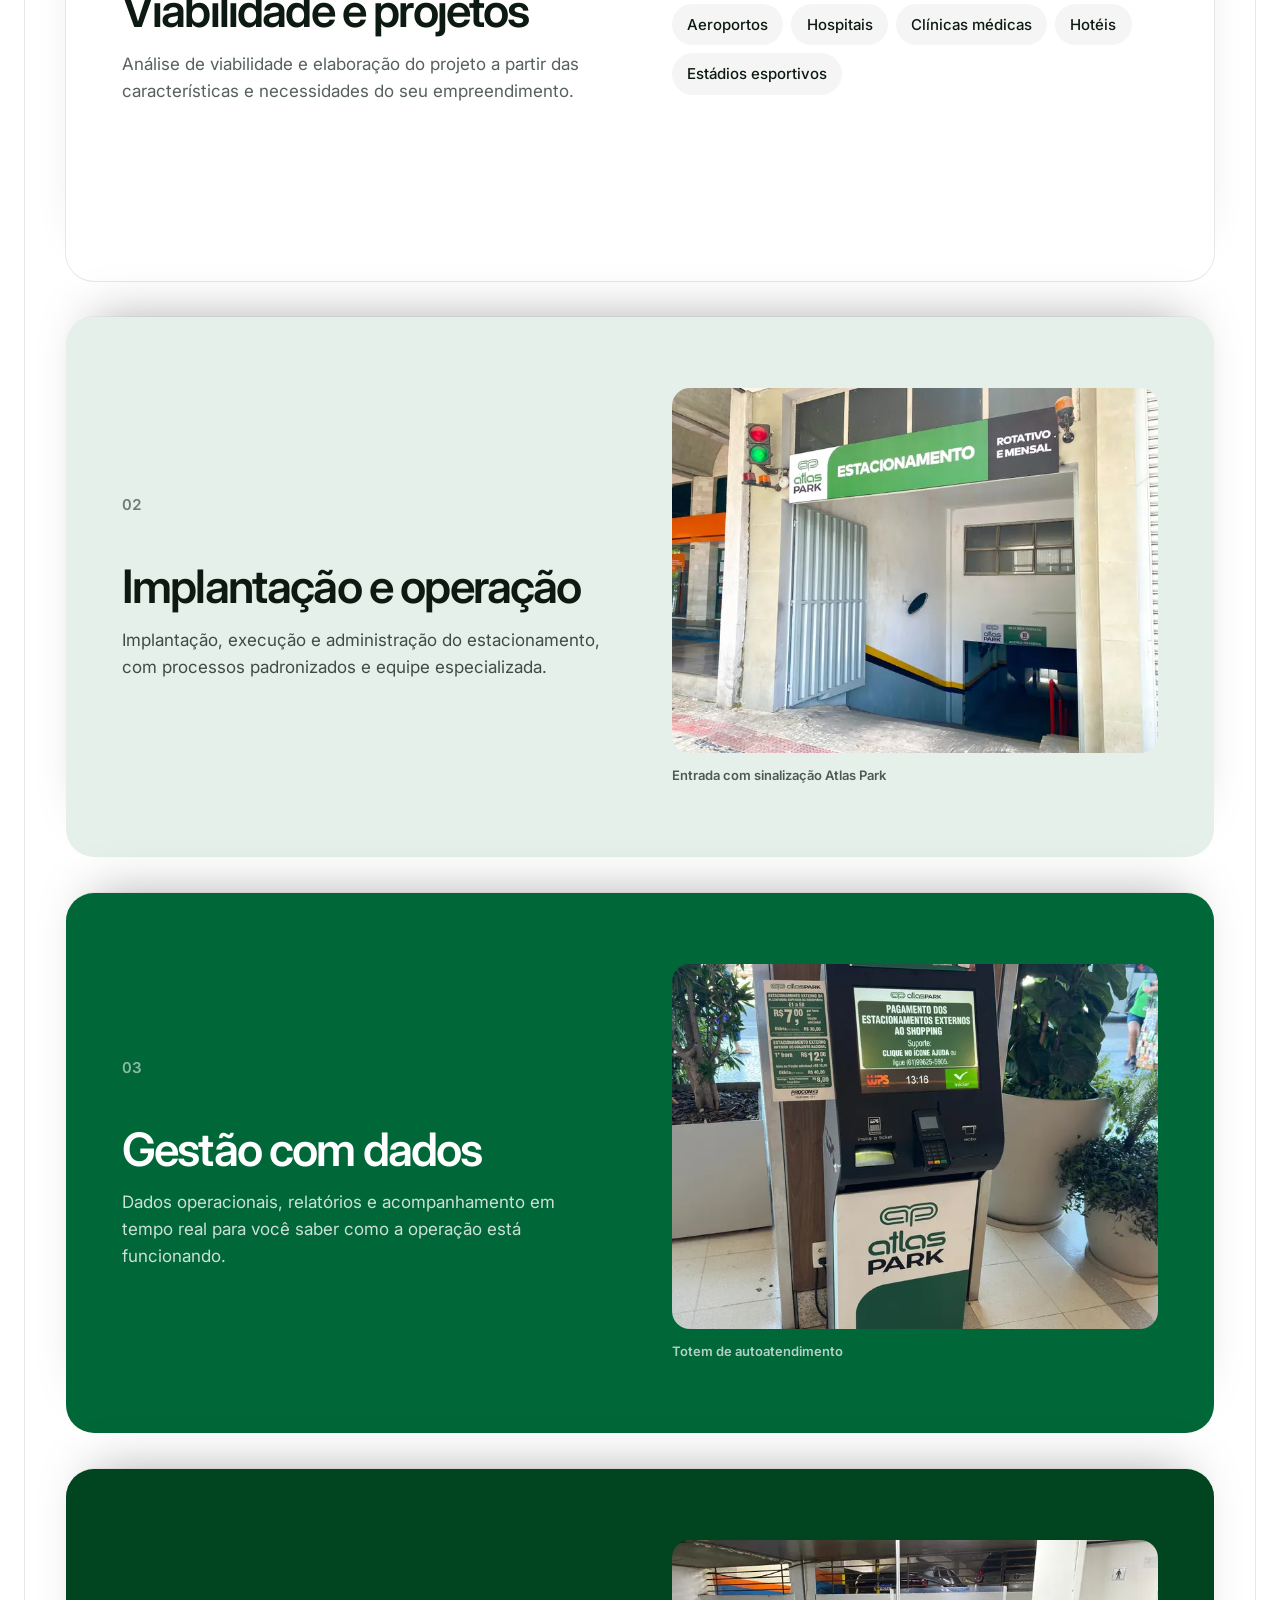
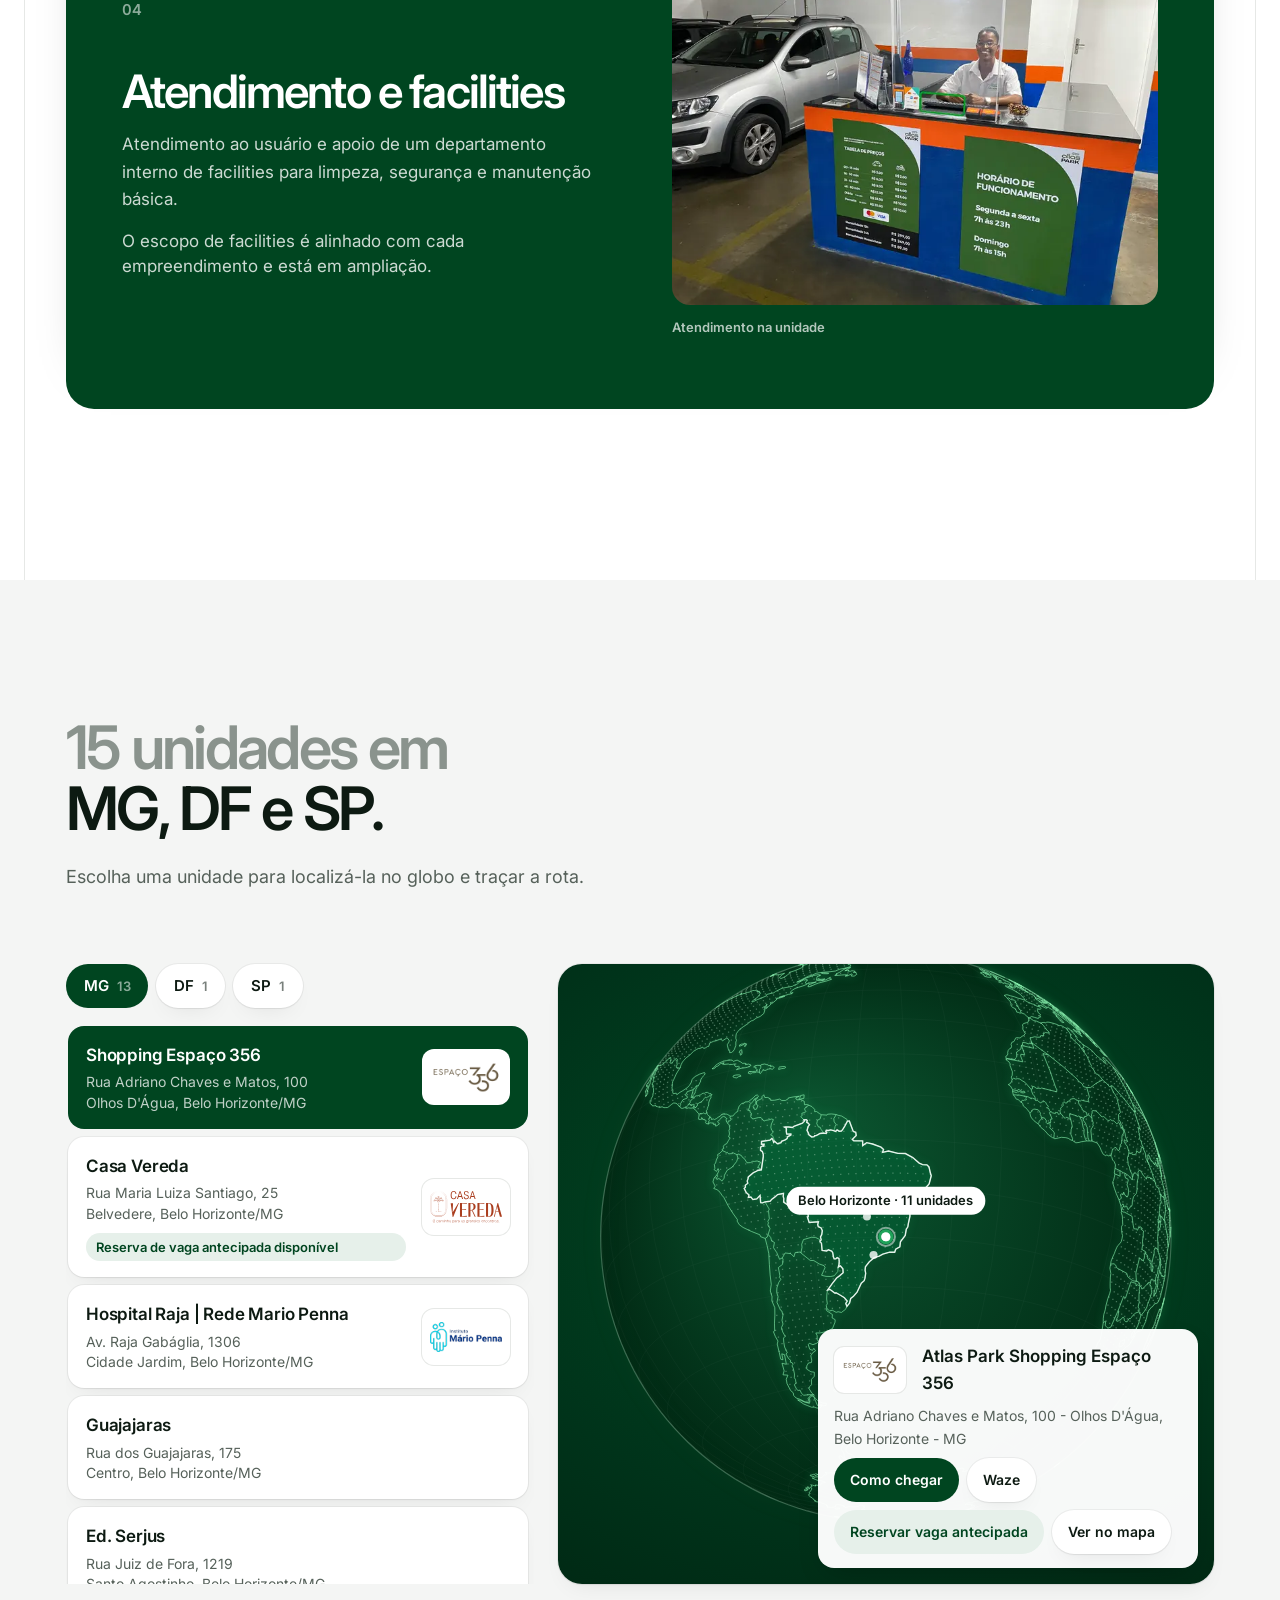
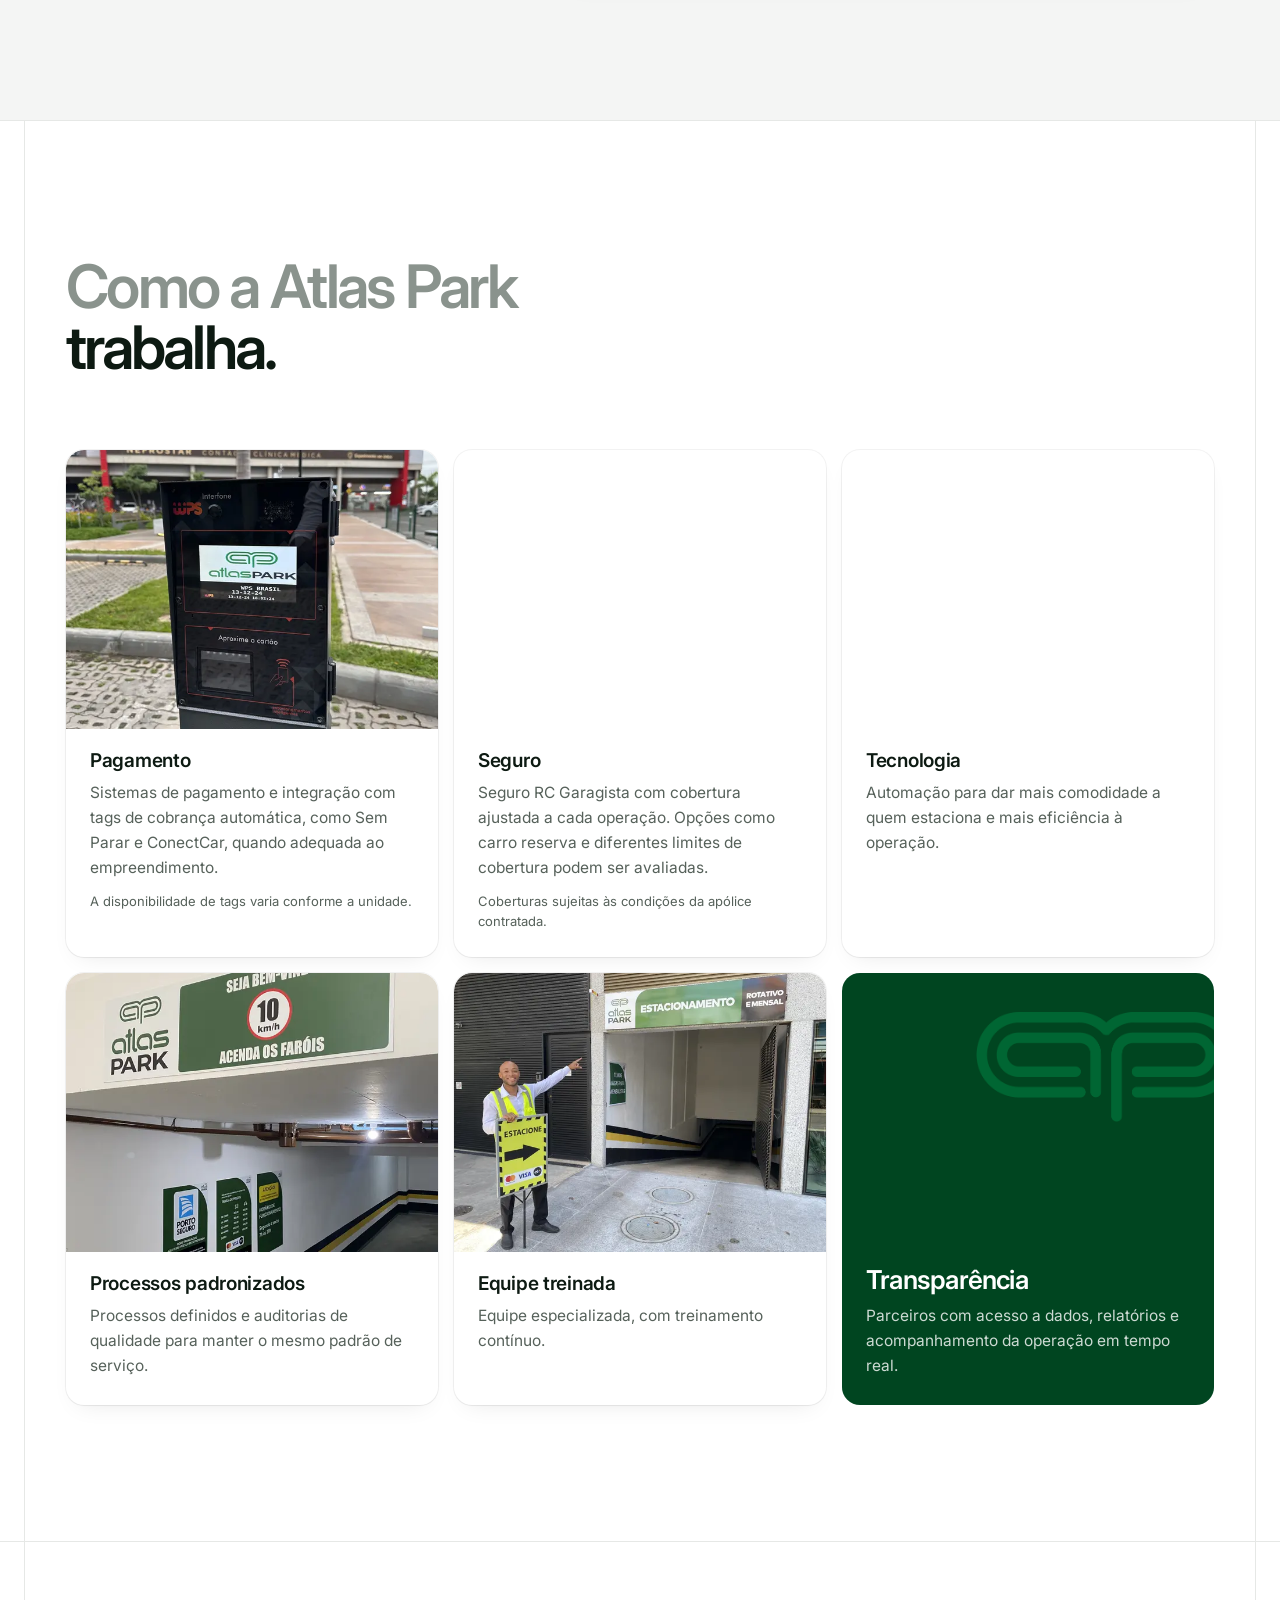
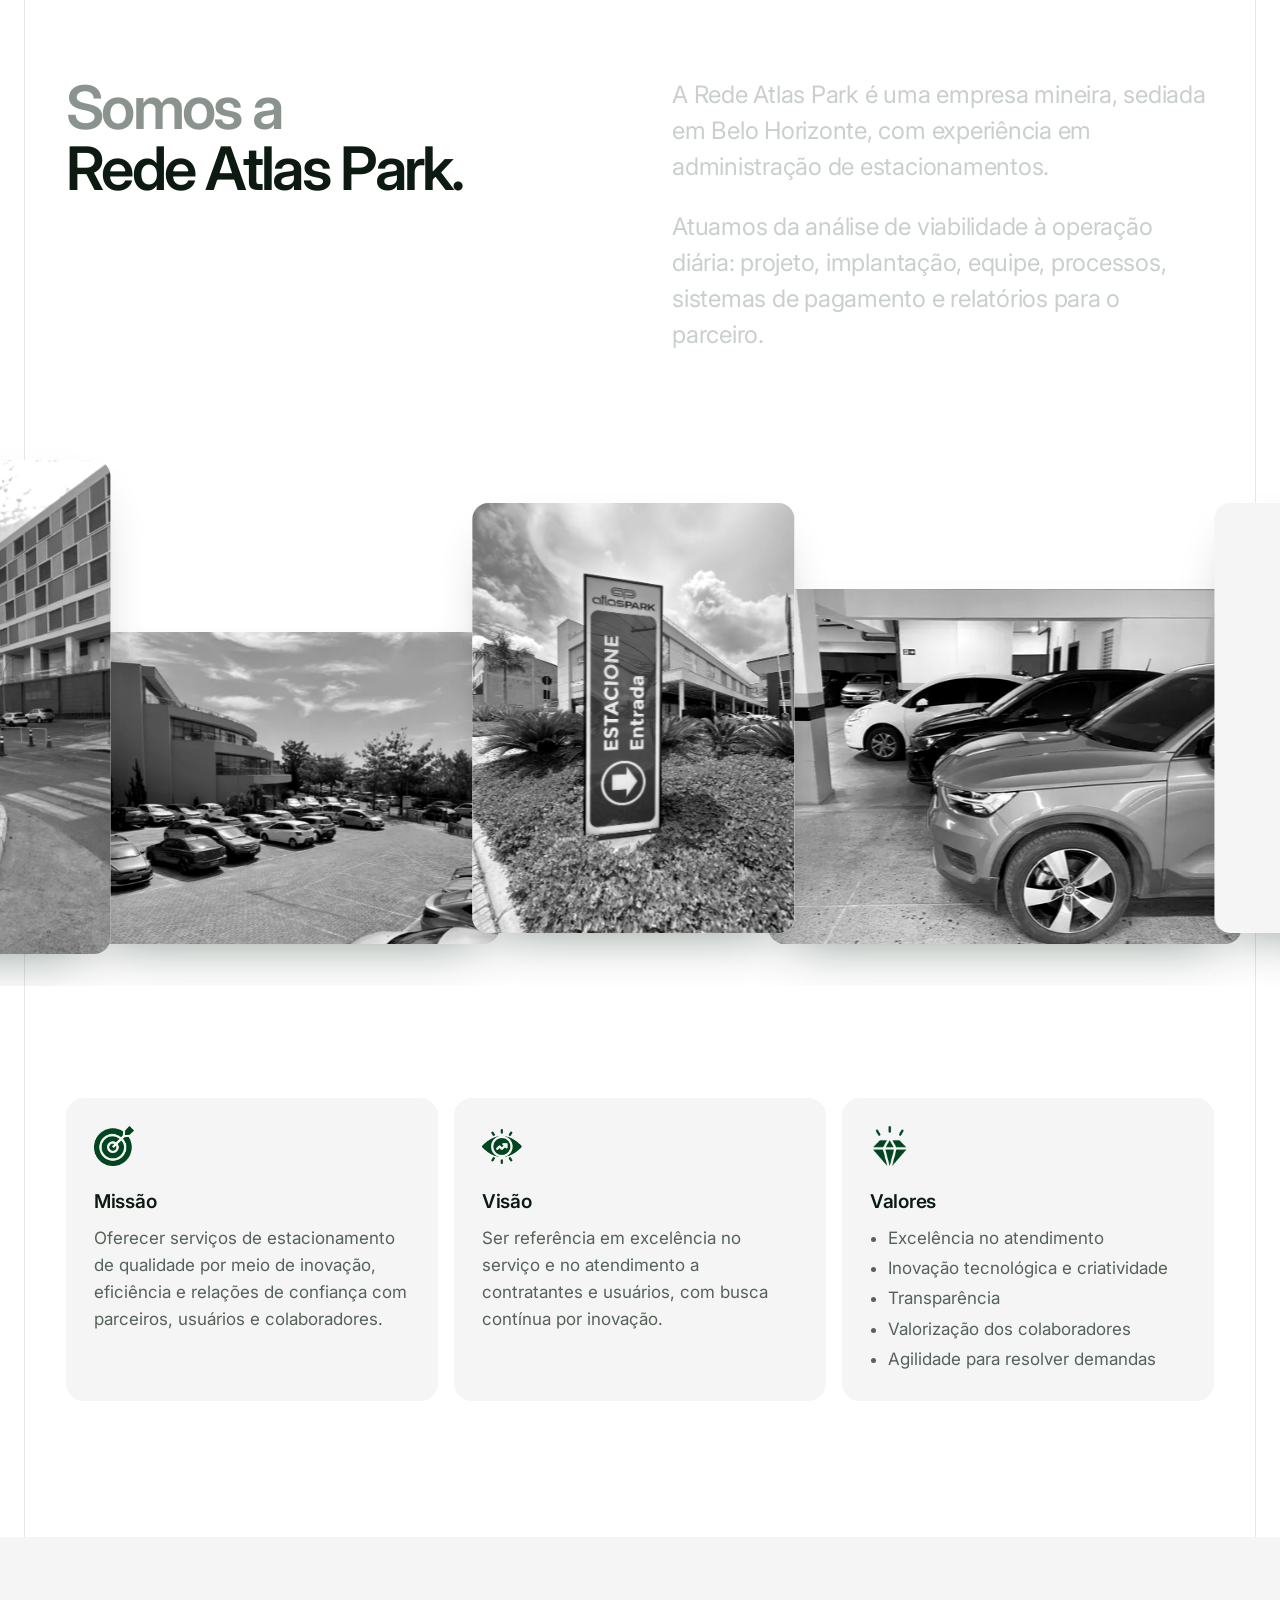
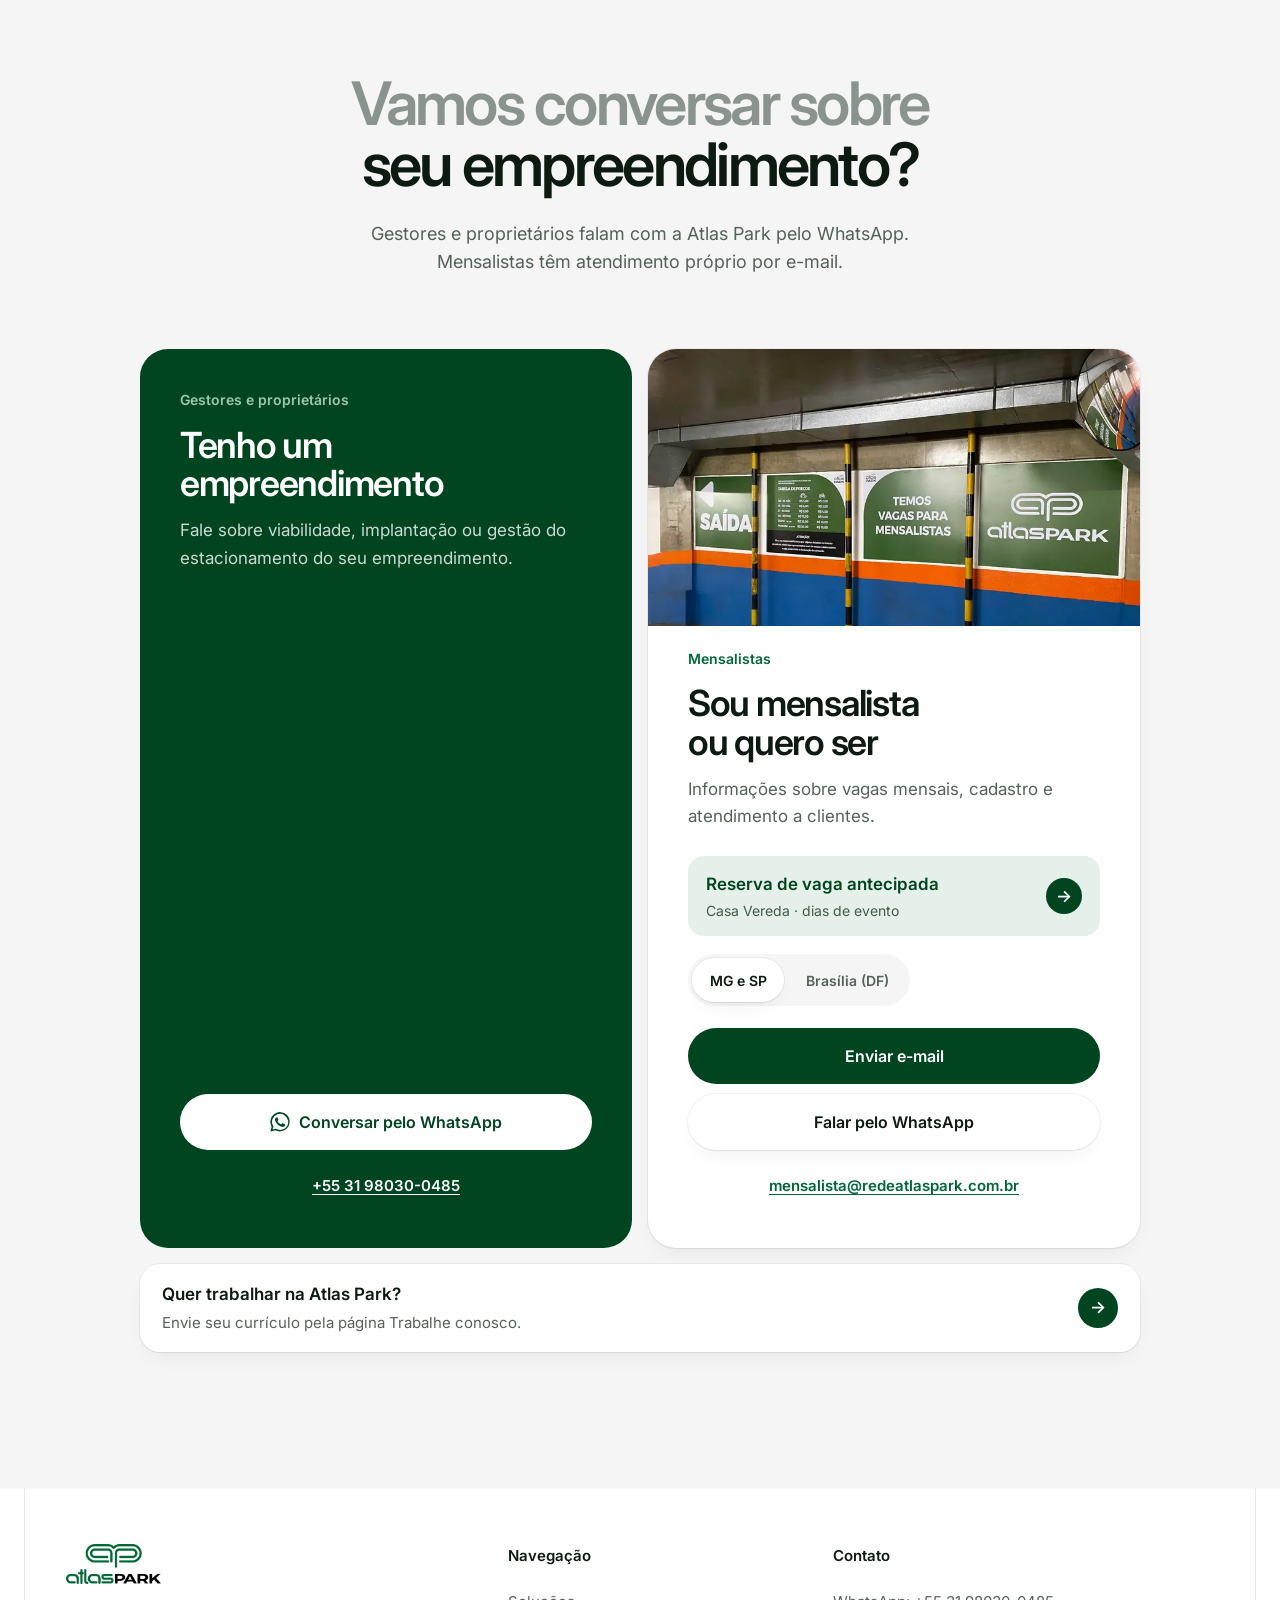
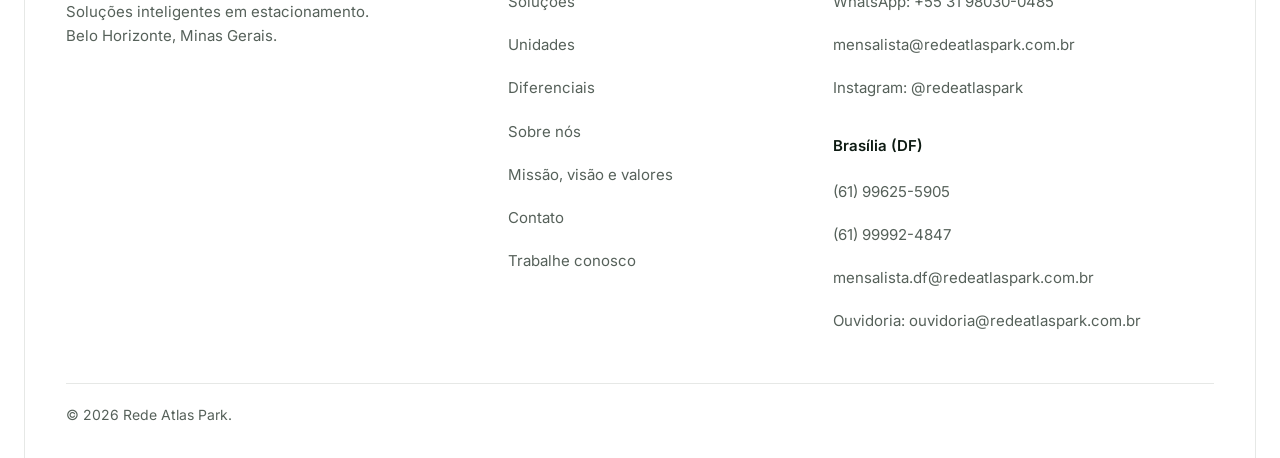
==== commit 495f0462: "Reserva antecipada identificada como exclusiva da Casa Vereda Botão do hero com 'Exclusiva Casa Vere" ====
--- a/index.html
+++ b/index.html
@@ -252,7 +252,7 @@
                 que melhoram a experiência de quem usa e a gestão de quem empreende.
               </p>
               <div class="hero-actions" data-reveal style="--d:2">
-                <a class="btn btn-reserve btn-lg" href="reserva" data-modal-open="reserva-modal" data-cta="hero-reserva"><svg class="btn-icon btn-icon-line" viewBox="0 0 24 24" aria-hidden="true"><rect x="3.5" y="5" width="17" height="15.5" rx="2.5"/><path d="M3.5 10h17M8 3v4M16 3v4M9 15l2 2 4-4"/></svg>Reserva de vaga antecipada</a>
+                <a class="btn btn-reserve btn-lg" href="reserva" data-modal-open="reserva-modal" data-cta="hero-reserva" aria-label="Reserva de vaga antecipada, exclusiva da unidade Casa Vereda"><svg class="btn-icon btn-icon-line" viewBox="0 0 24 24" aria-hidden="true"><rect x="3.5" y="5" width="17" height="15.5" rx="2.5"/><path d="M3.5 10h17M8 3v4M16 3v4M9 15l2 2 4-4"/></svg><span class="btn-reserve-text">Reserva de vaga antecipada<small>Exclusiva Casa Vereda</small></span></a>
                 <a class="btn btn-outline btn-lg" href="#mensalistas">Sou mensalista</a>
                 <a class="btn btn-white btn-lg" href="https://api.whatsapp.com/send/?phone=5531980300485&amp;text=Ol%C3%A1%21+Gostaria+de+conhecer+a+Rede+Atlas+Park&amp;type=phone_number&amp;app_absent=0" target="_blank" rel="noopener" data-cta="hero-gestor">Quero a Atlas cuidando do meu estacionamento</a>
               </div>
@@ -729,6 +729,7 @@
       <img class="modal-logo" src="assets/unidades/casa-vereda.svg" alt="Logo Casa Vereda" width="120" height="53" loading="lazy">
       <p class="modal-tag">Casa Vereda · Belvedere, BH</p>
       <h2 id="reserva-modal-title">Reserva de vaga antecipada</h2>
+      <p class="modal-only">Exclusiva da unidade <strong>Atlas Park Casa Vereda</strong>. As demais unidades não fazem reserva antecipada.</p>
       <p>Vai a um evento na Casa Vereda? Solicite sua vaga no estacionamento Atlas Park com antecedência.</p>
       <p>Clique no link abaixo para abrir a página de reserva. Você informa a data do evento e o horário de chegada, e o pedido segue pelo WhatsApp para a nossa equipe confirmar.</p>
       <a class="btn btn-dark btn-lg btn-block" href="reserva" target="_blank" rel="noopener" data-cta="reserva-casa-vereda">
--- a/styles.css
+++ b/styles.css
@@ -844,9 +844,29 @@
 
 /* menu: no computador só cabe em telas largas */
 @media (min-width: 860px) and (max-width: 1279.98px) { .main-nav .nav-jobs-item { display: none; } }
-@media (min-width: 1280px) { .site-header { width: min(100% - 24px, 1040px); } }
+@media (min-width: 1280px) { .site-header { width: min(100% - 24px, 1160px); } }
 
 /* Botões do hero podem quebrar linha em telas estreitas (textos longos não alargam a página) */
 @media (max-width: 599.98px) {
   .hero-actions .btn { white-space: normal; text-wrap: balance; line-height: 1.25; padding-block: .6rem; }
 }
+
+/* ---------- Reserva exclusiva da Casa Vereda ---------- */
+.btn-reserve-text { display: grid; text-align: left; line-height: 1.15; }
+.btn-reserve-text small { font-size: .8125rem; font-weight: 600; letter-spacing: .02em; color: #1f5a37; }
+.modal-only, .modal-card > .modal-only {
+  margin: 0; padding: .7rem .9rem; border-radius: 12px; background: var(--mint);
+  color: var(--green-900); font-size: .9375rem; line-height: 1.45;
+}
+.modal-only strong { font-weight: 600; }
+.reserve-intro .modal-only { margin-top: 1rem; max-width: 36rem; }
+/* barra do computador: mostra "Casa Vereda" ao lado de "Reserva de vaga" */
+@media (min-width: 860px) {
+  .main-nav .nav-reserve small {
+    display: inline; font-size: .75rem; font-weight: 600; padding: .15rem .45rem; border-radius: 999px;
+    background: var(--white); color: var(--green-700);
+  }
+}
+@media (min-width: 860px) and (max-width: 1279.98px) {
+  .main-nav .nav-reserve > span { display: none; }   /* telas médias: ícone + "Casa Vereda" */
+}
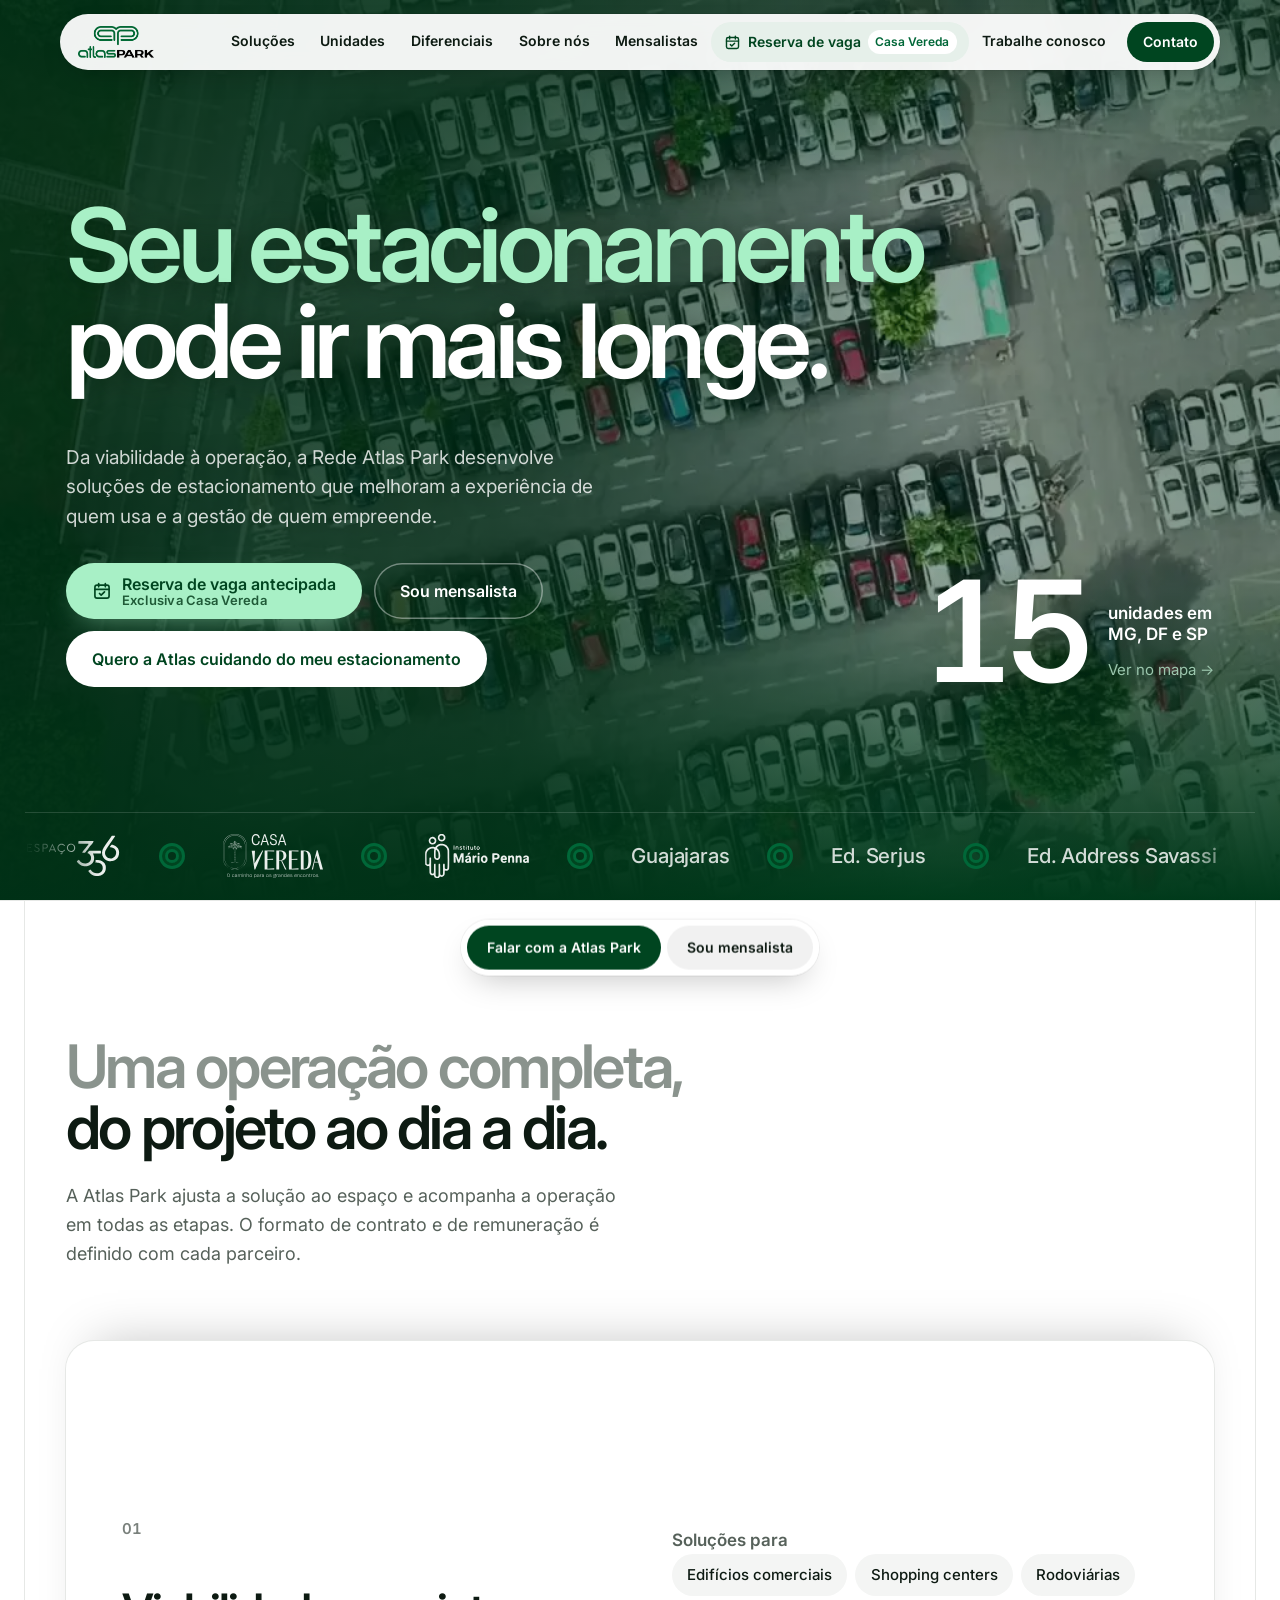
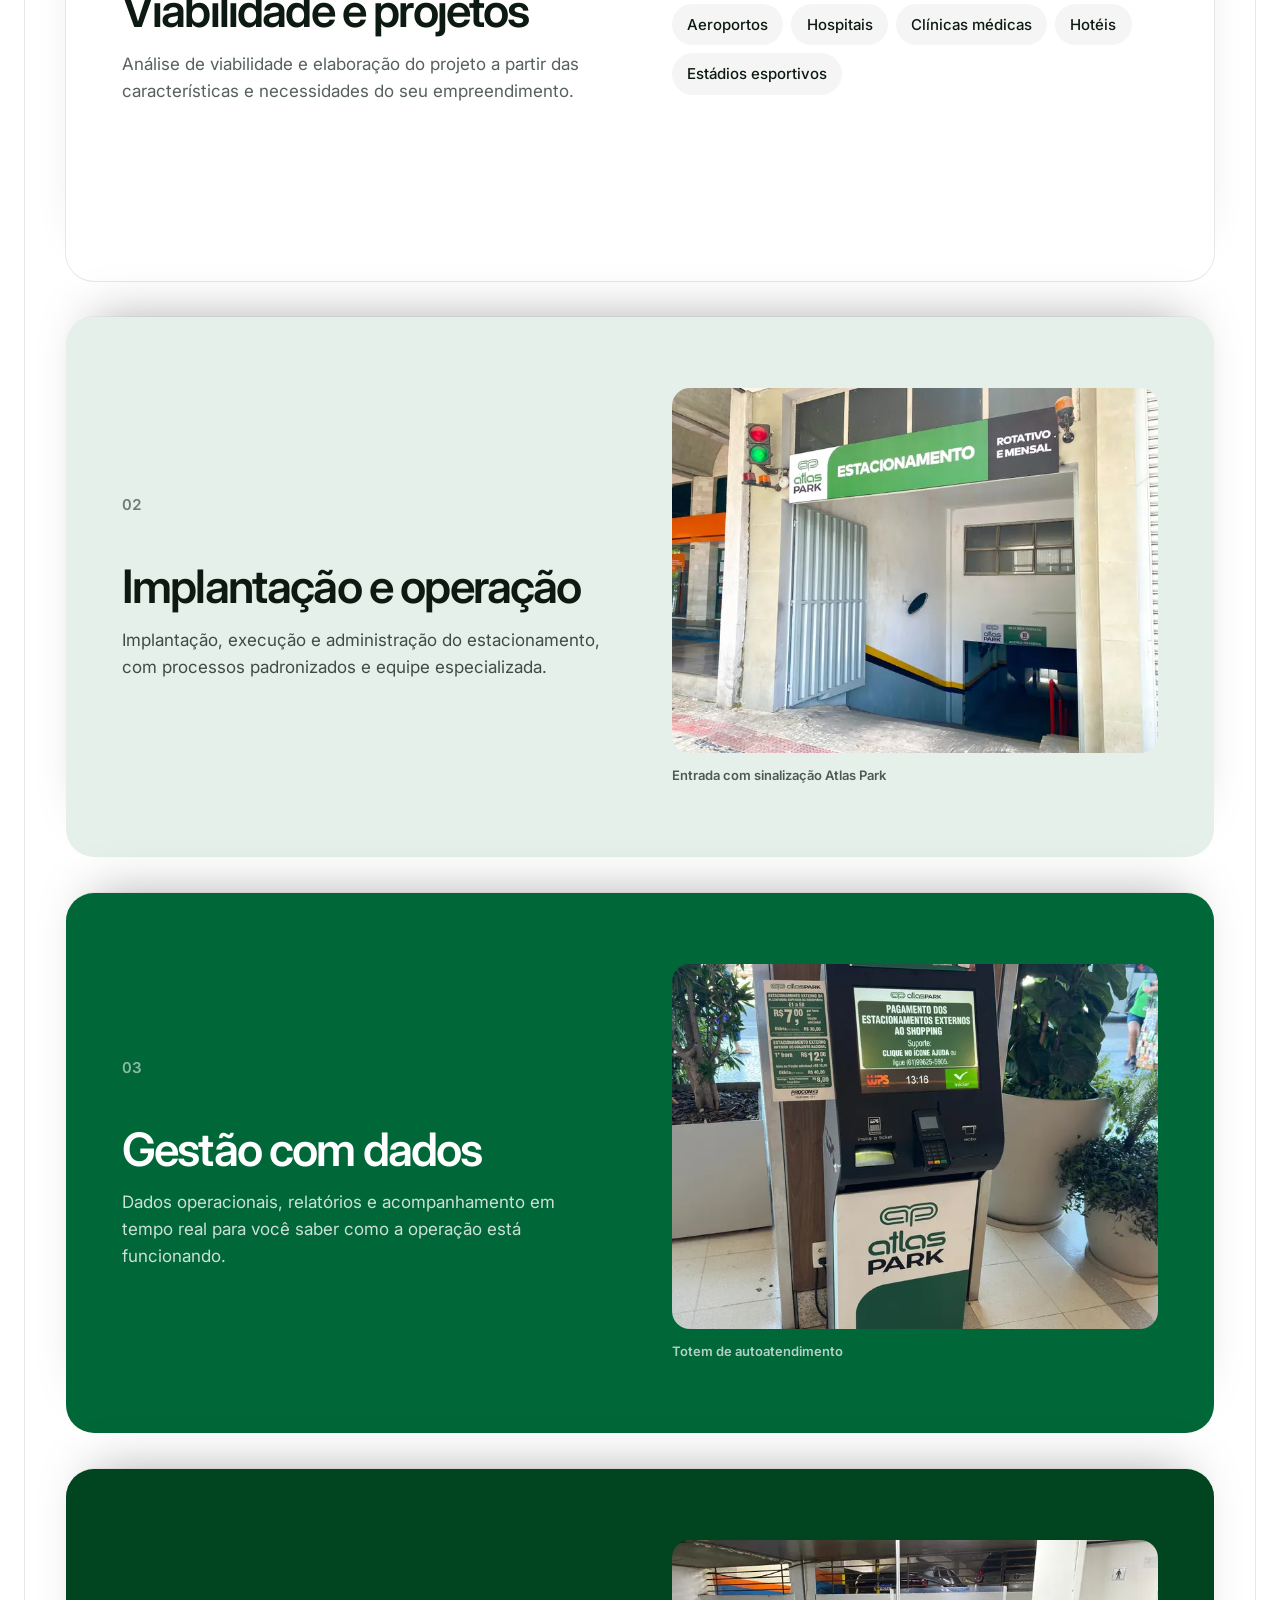
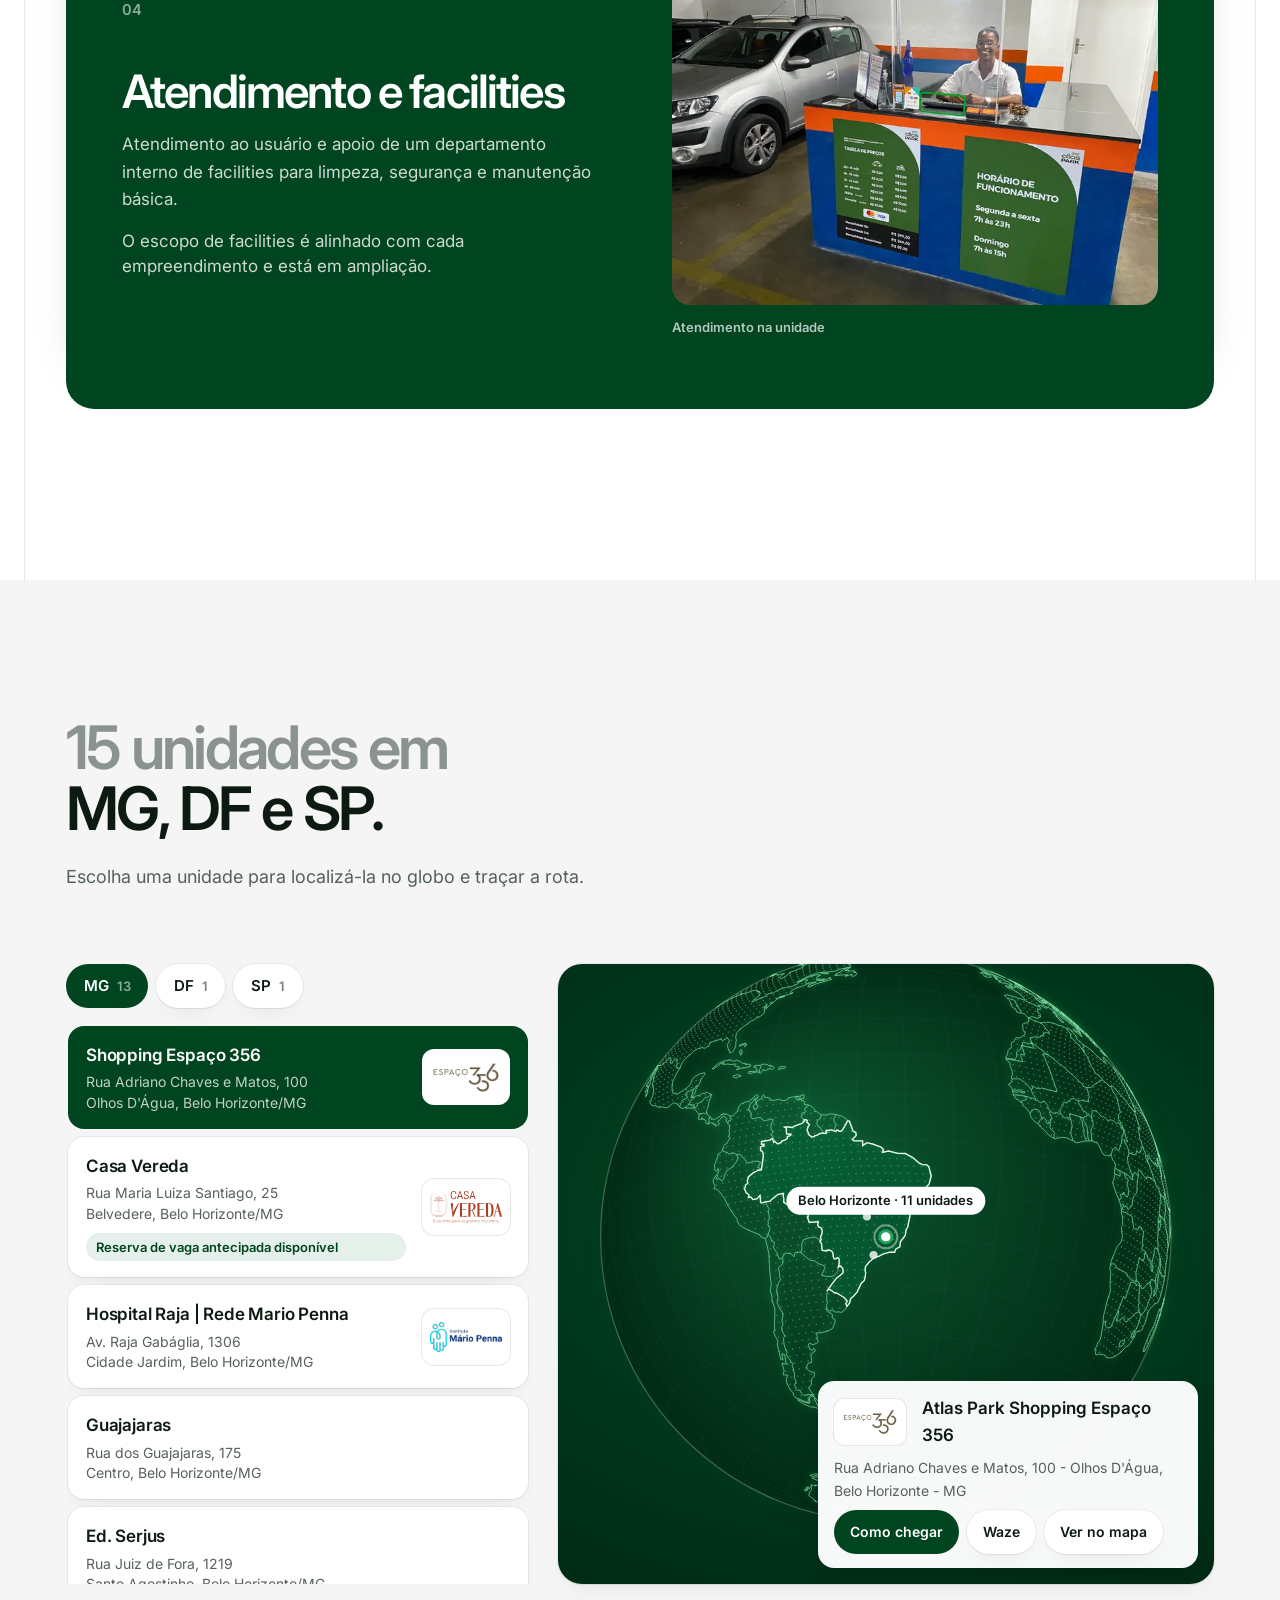
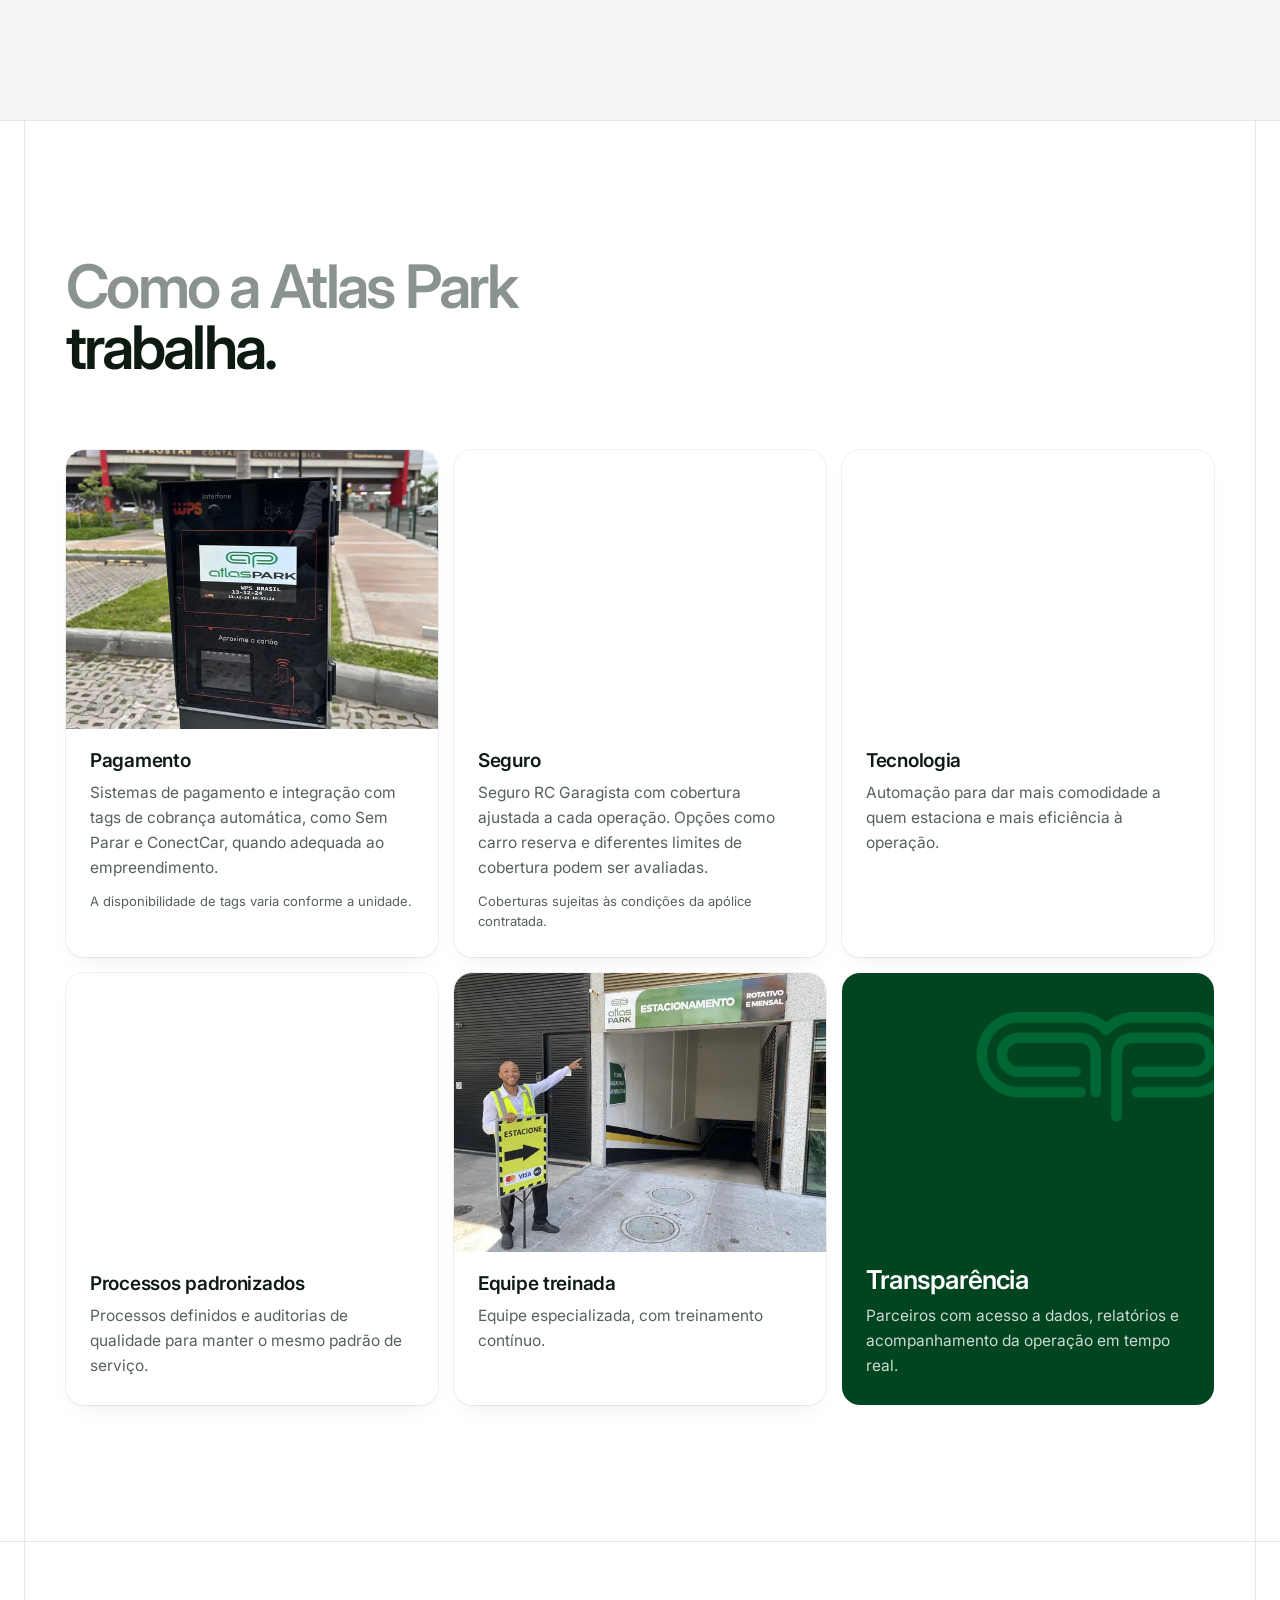
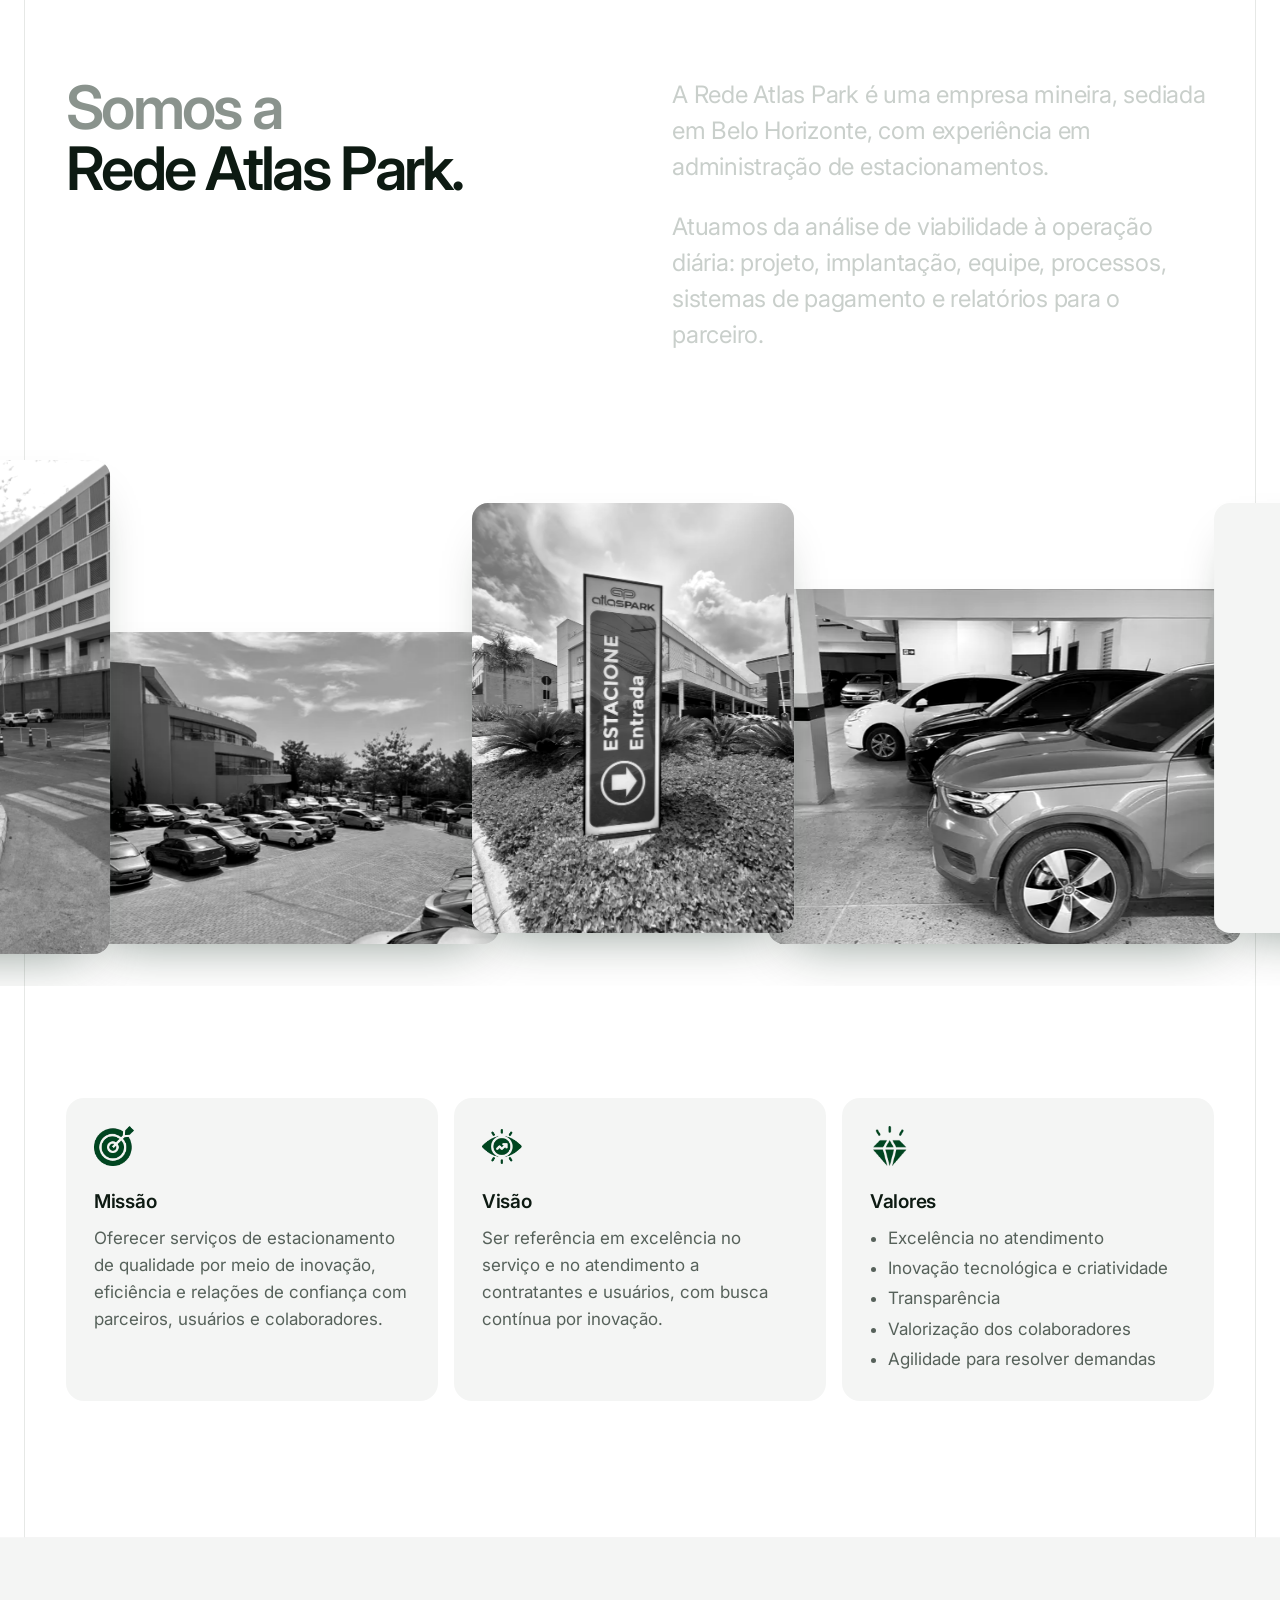
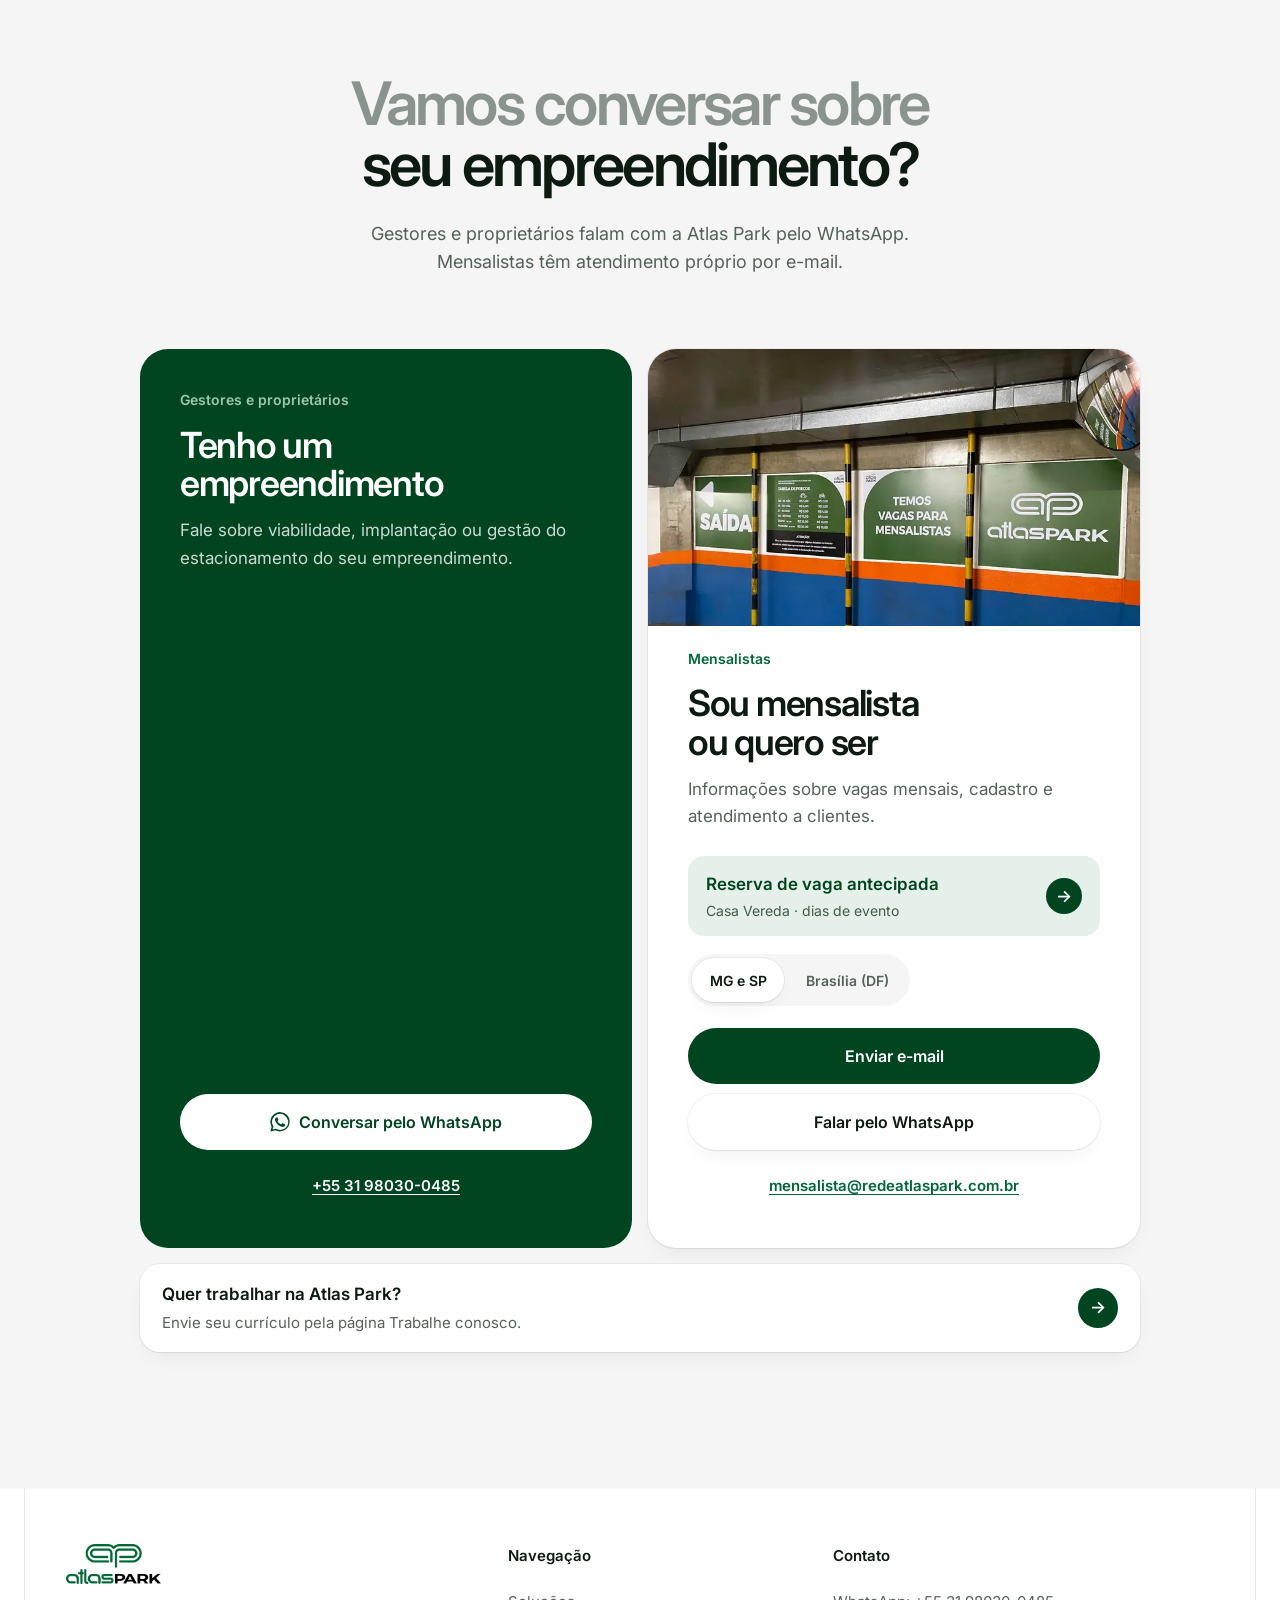
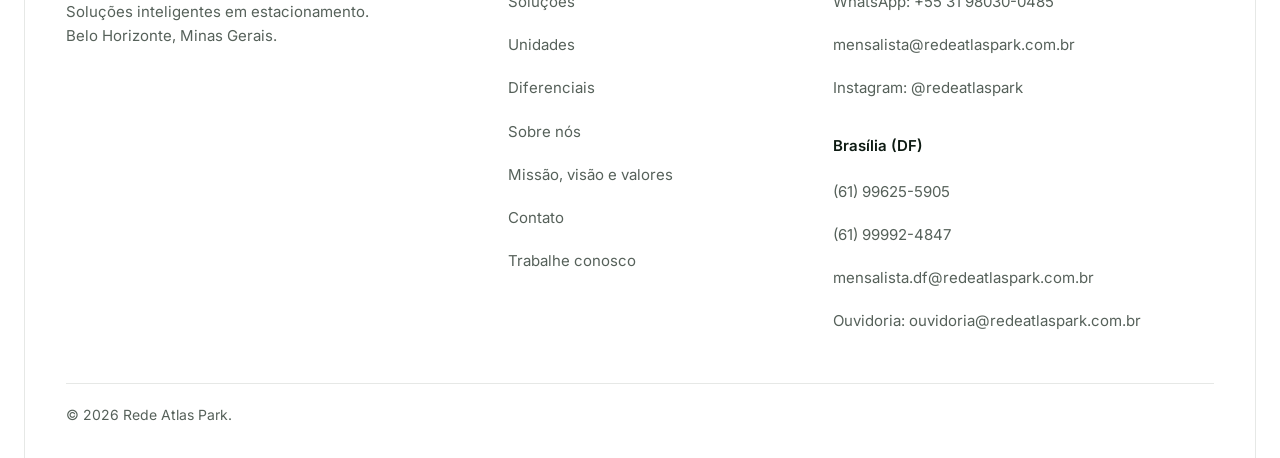
==== commit 2d7bb57e: "Imagem de compartilhamento com o logo Atlas Park Nova og:image 1200x630 (JPG, 30 KB) com o logo e a " ====
--- a/index.html
+++ b/index.html
@@ -6,11 +6,19 @@
   <title>Rede Atlas Park | Soluções inteligentes em estacionamento</title>
   <meta name="description" content="Da análise de viabilidade à operação, a Rede Atlas Park desenvolve soluções de estacionamento para empreendimentos. Empresa mineira sediada em Belo Horizonte.">
   <meta name="theme-color" content="#004520">
+  <meta property="og:site_name" content="Rede Atlas Park">
+  <meta property="og:locale" content="pt_BR">
+  <meta property="og:type" content="website">
   <meta property="og:title" content="Rede Atlas Park | Soluções inteligentes em estacionamento">
   <meta property="og:description" content="Da viabilidade à operação, soluções de estacionamento ajustadas a cada empreendimento.">
-  <meta property="og:type" content="website">
-  <meta property="og:url" content="https://redeatlaspark.com.br/">
-  <meta property="og:image" content="assets/fotos/entrada-rotativo-mensal-1200.webp">
+  <meta property="og:url" content="https://www.redeatlaspark.com.br/">
+  <meta property="og:image" content="https://www.redeatlaspark.com.br/assets/og-atlas-park.jpg">
+  <meta property="og:image:type" content="image/jpeg">
+  <meta property="og:image:width" content="1200">
+  <meta property="og:image:height" content="630">
+  <meta property="og:image:alt" content="Logo Atlas Park: soluções inteligentes em estacionamento">
+  <meta name="twitter:card" content="summary_large_image">
+  <link rel="canonical" href="https://www.redeatlaspark.com.br/">
   <link rel="icon" type="image/png" sizes="48x48" href="assets/favicon-48.png">
   <link rel="apple-touch-icon" href="assets/apple-touch-icon.png">
   <link rel="preconnect" href="https://fonts.googleapis.com">
--- a/styles.css
+++ b/styles.css
@@ -32,6 +32,7 @@
 @media (min-width: 768px) { :root { --gutter: 24px; } }
 
 *, *::before, *::after { box-sizing: border-box; }
+[hidden] { display: none !important; }   /* o atributo hidden sempre esconde, mesmo em .btn */
 
 html { scroll-behavior: smooth; scroll-padding-top: 96px; overflow-x: clip; }
 
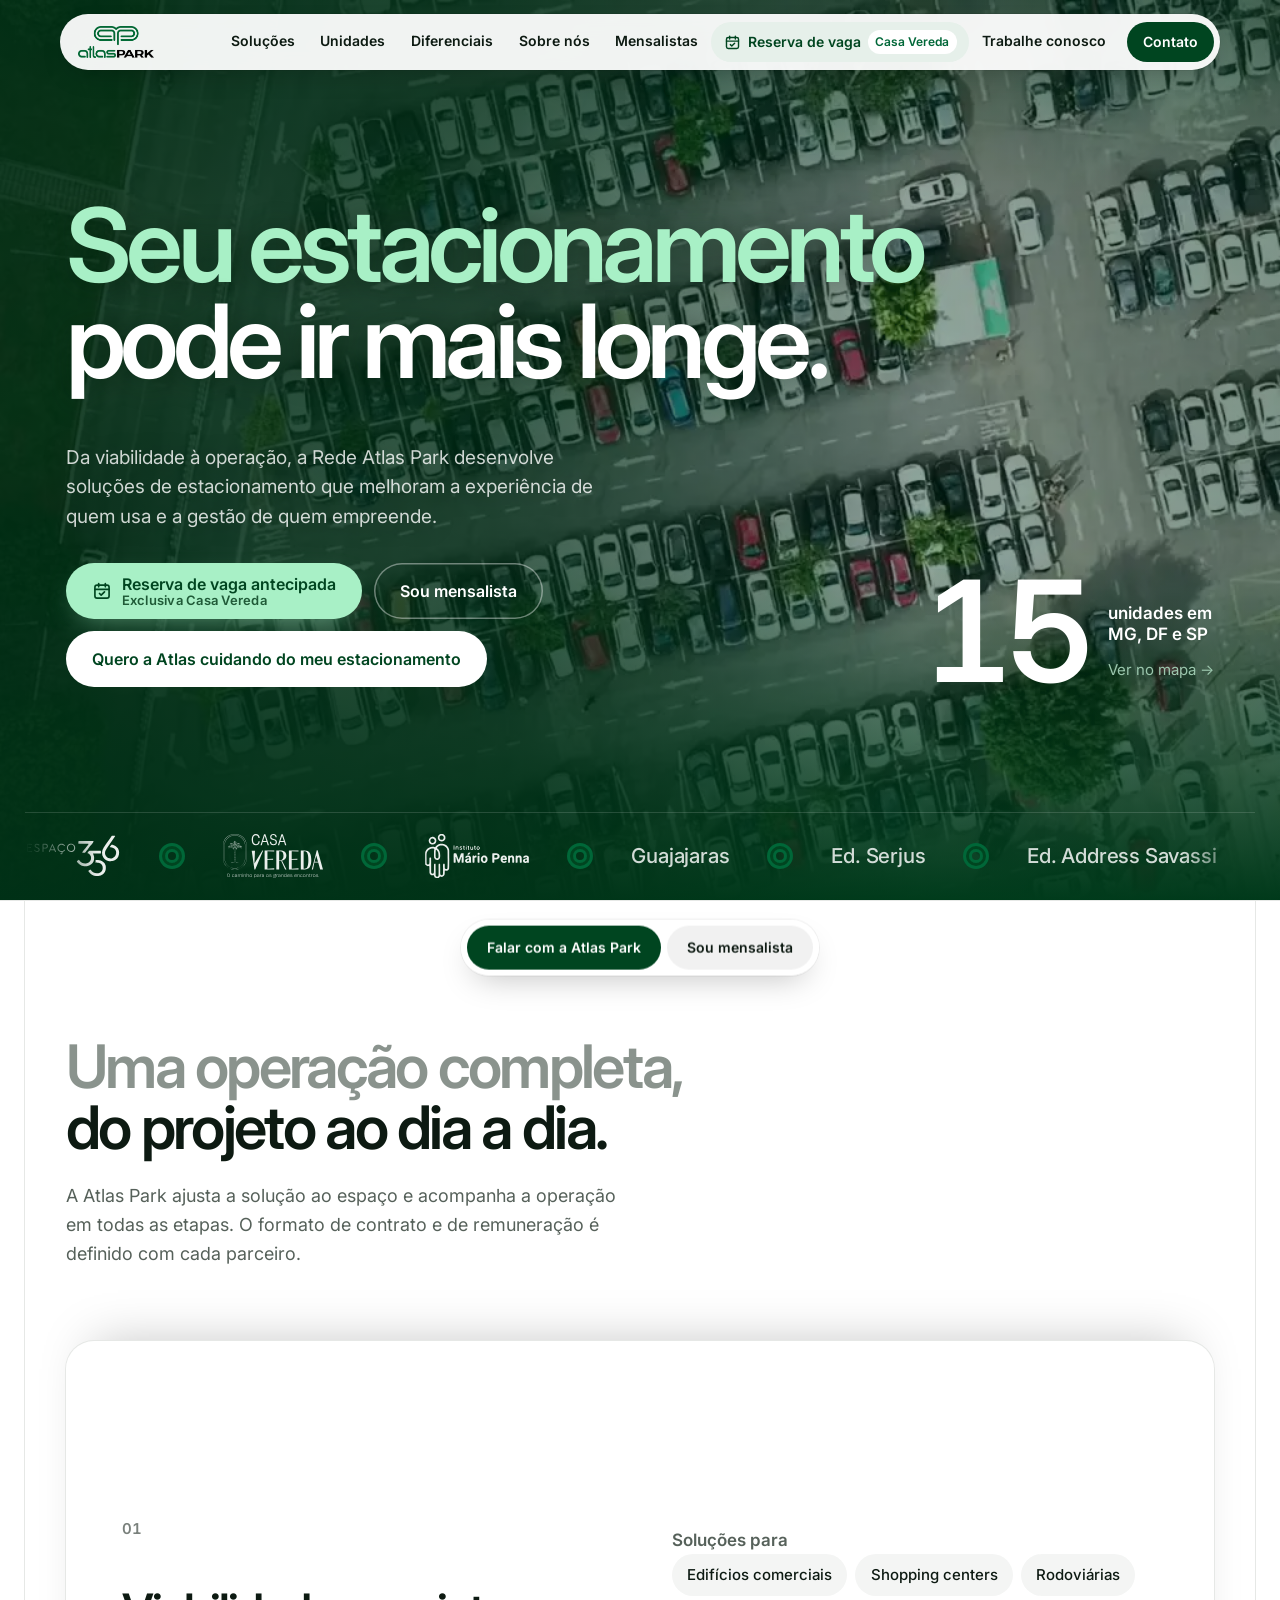
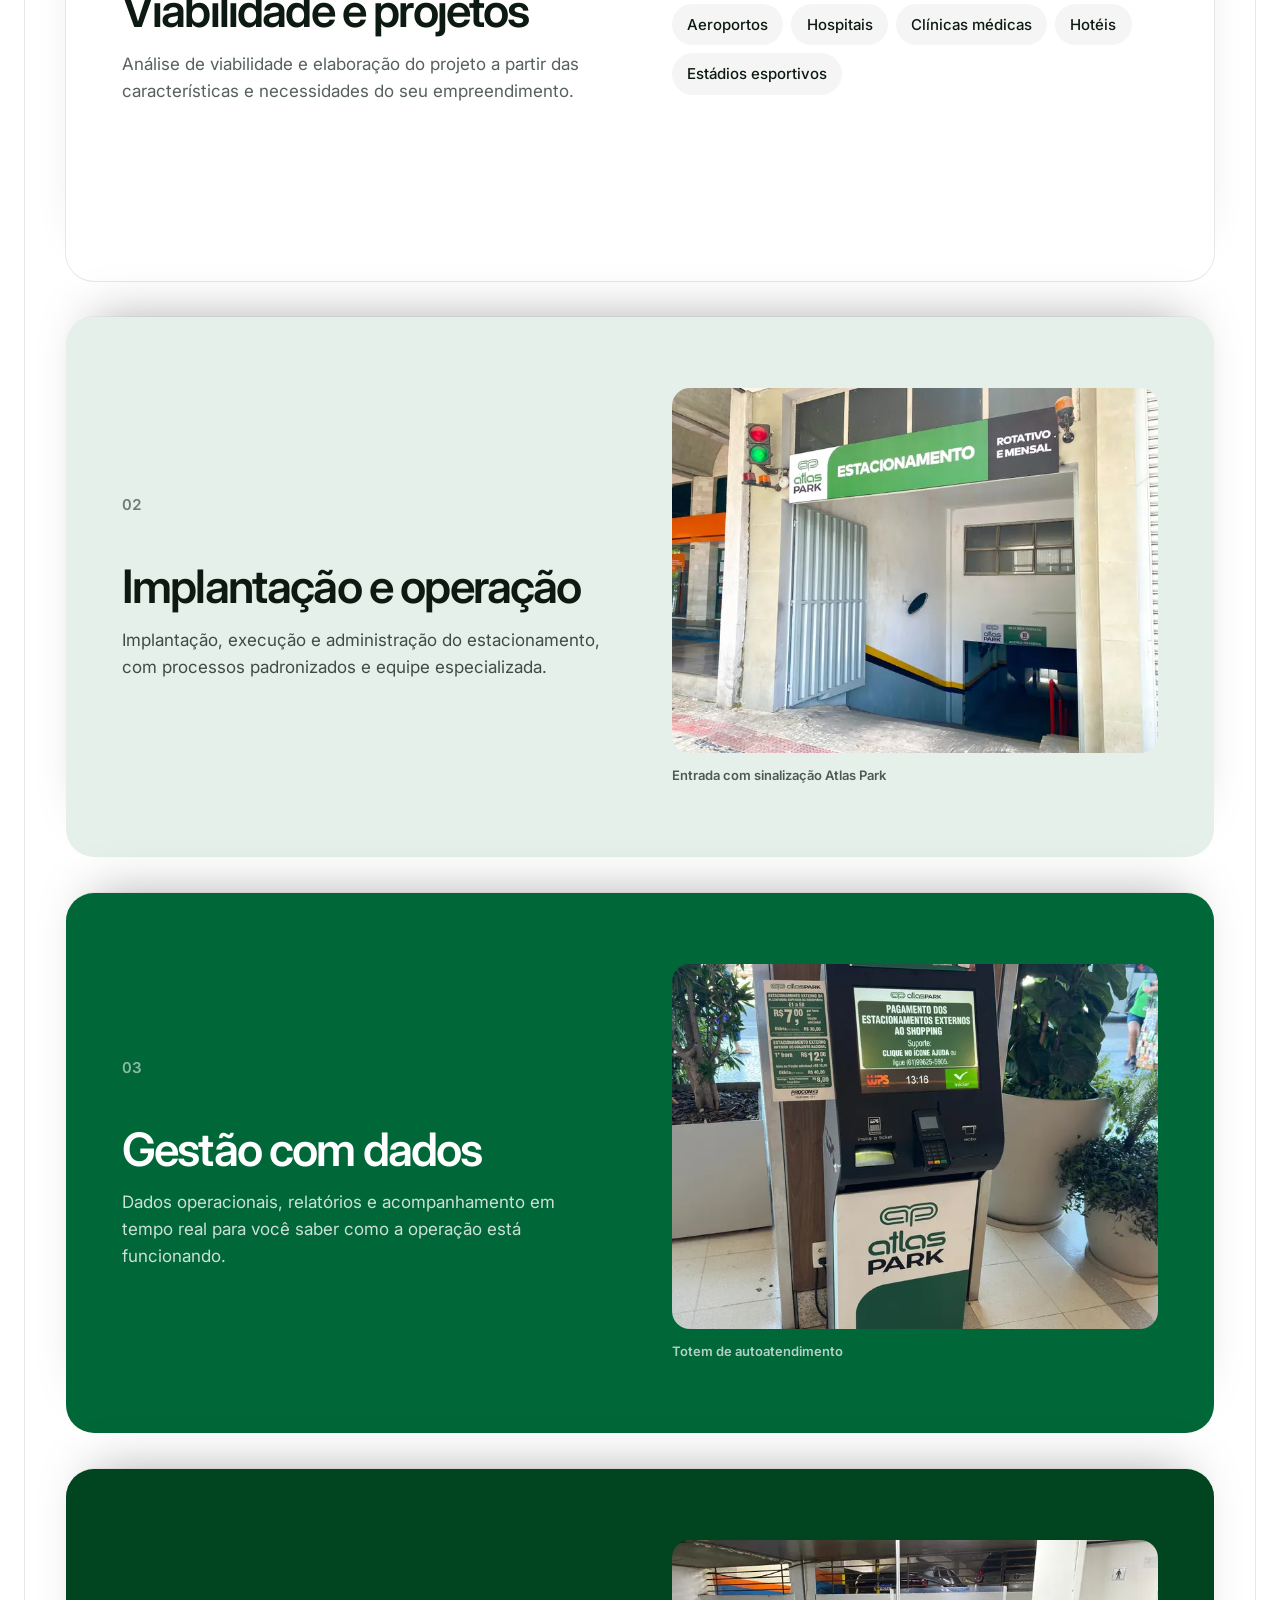
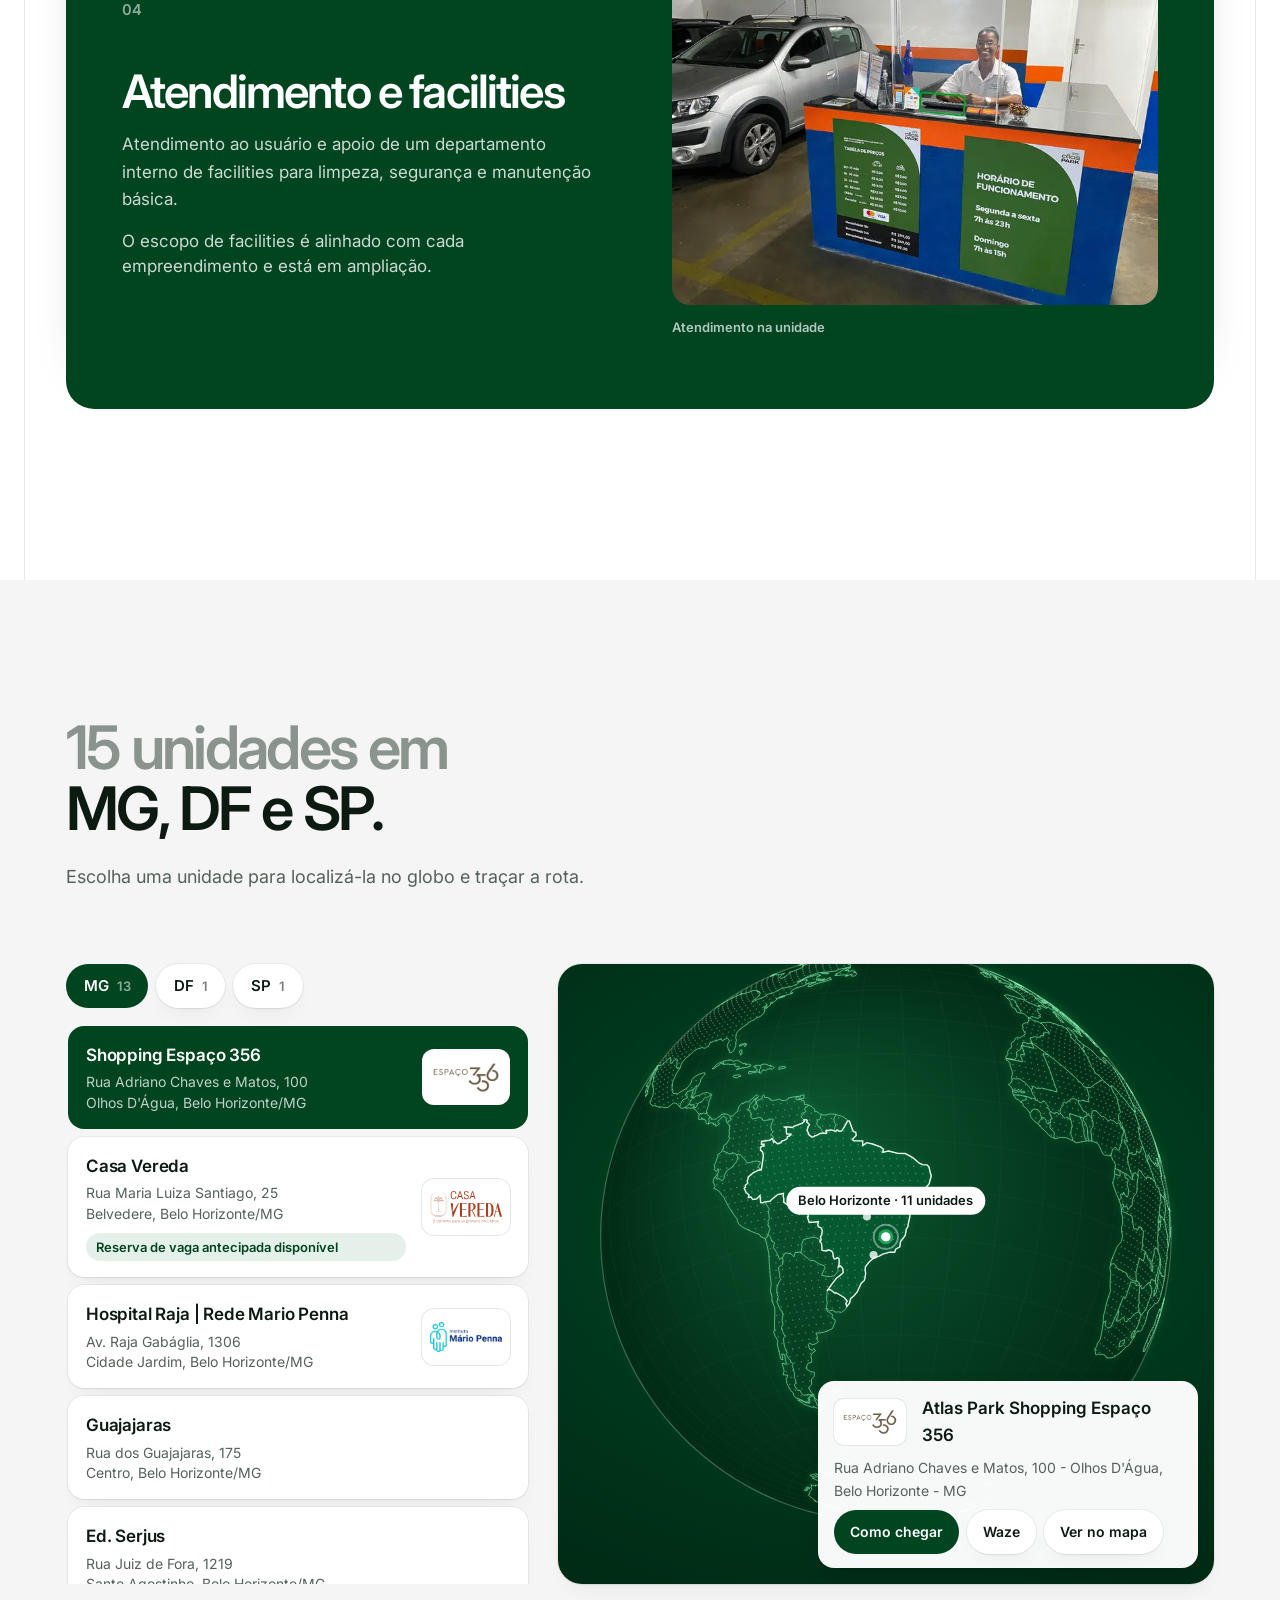
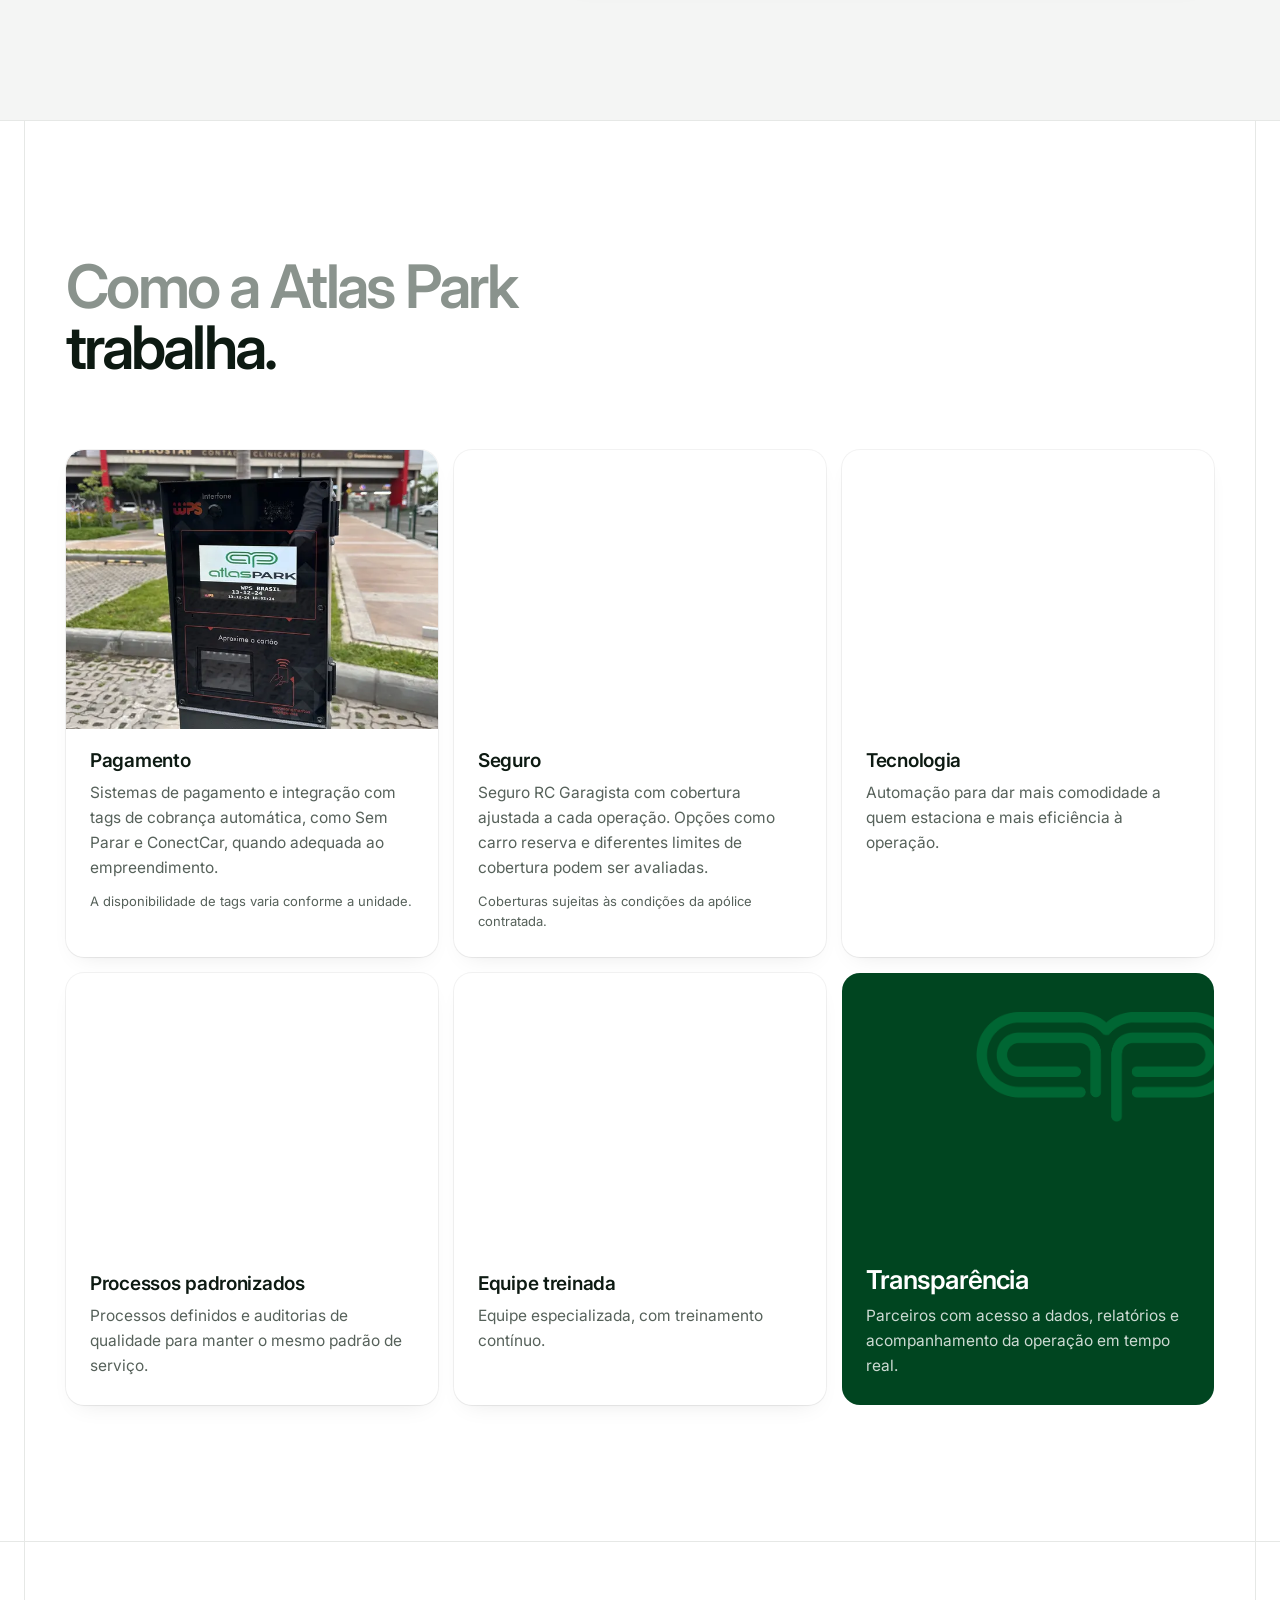
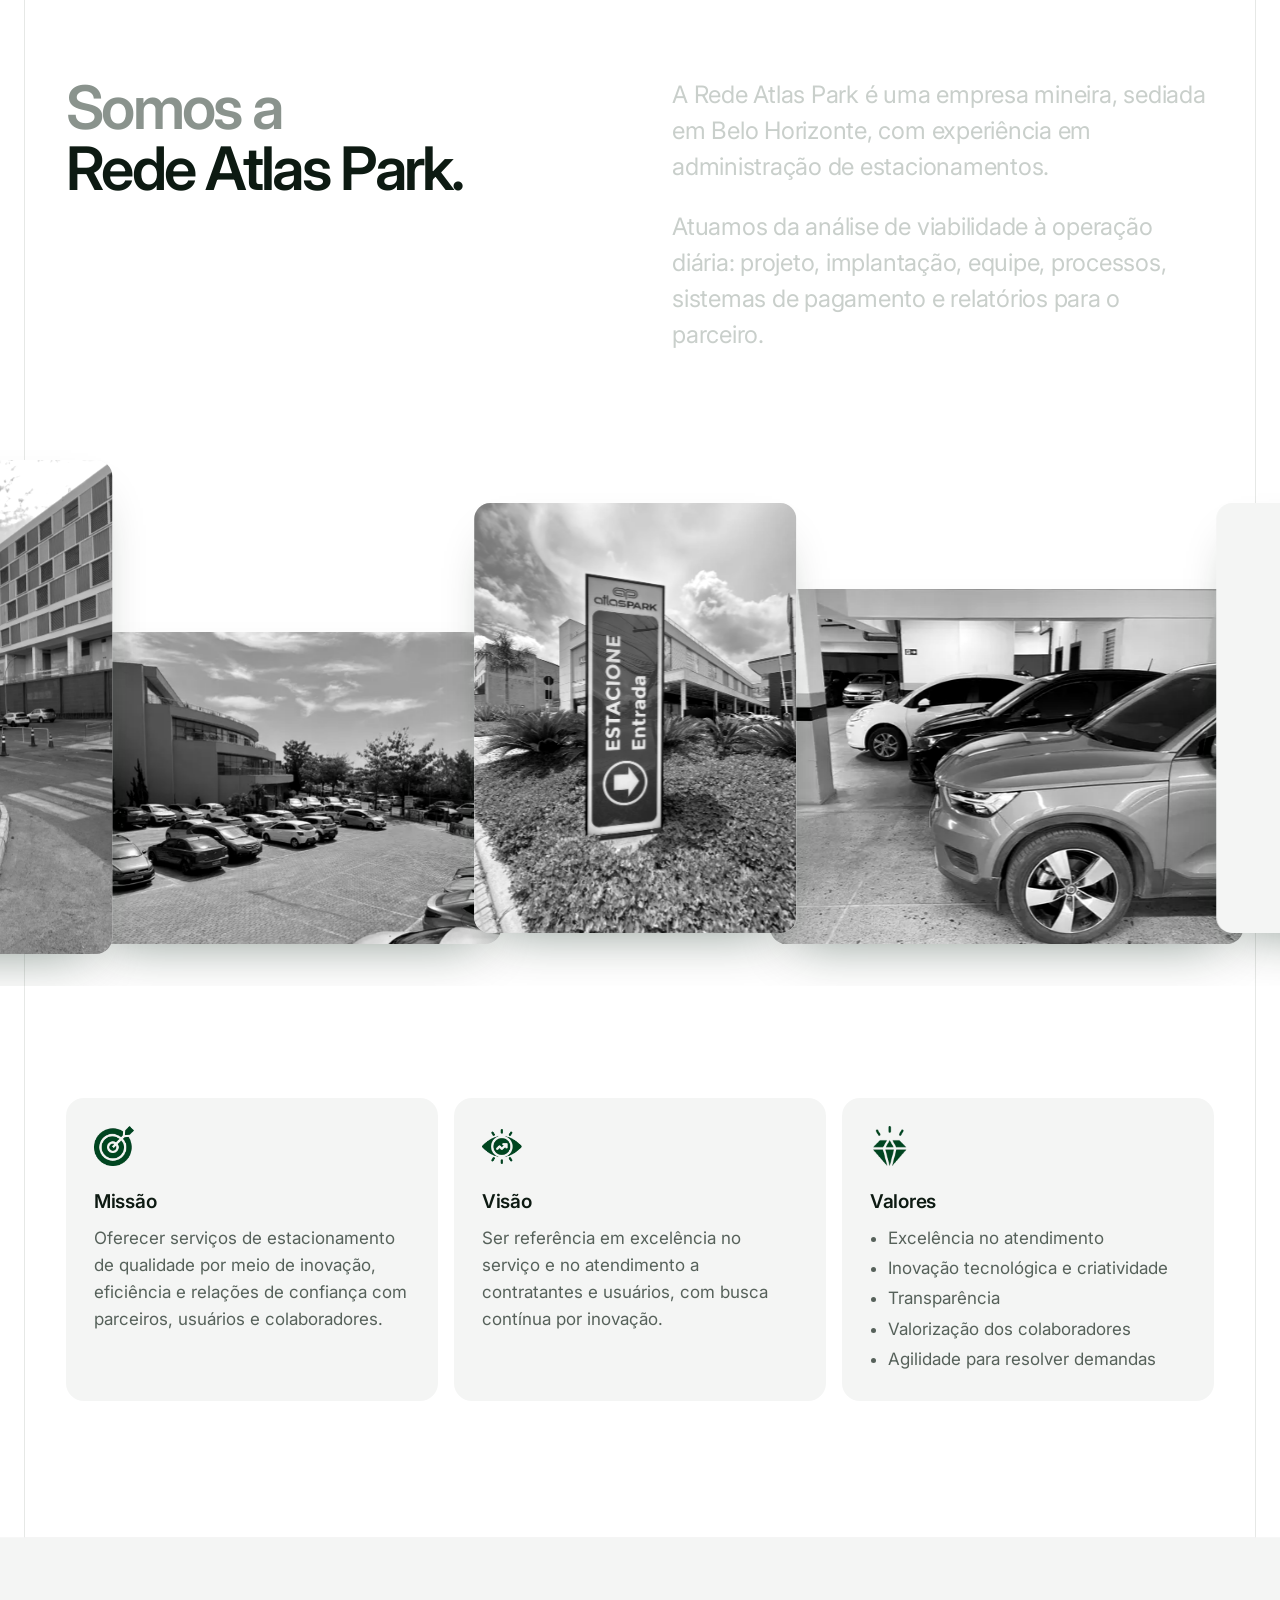
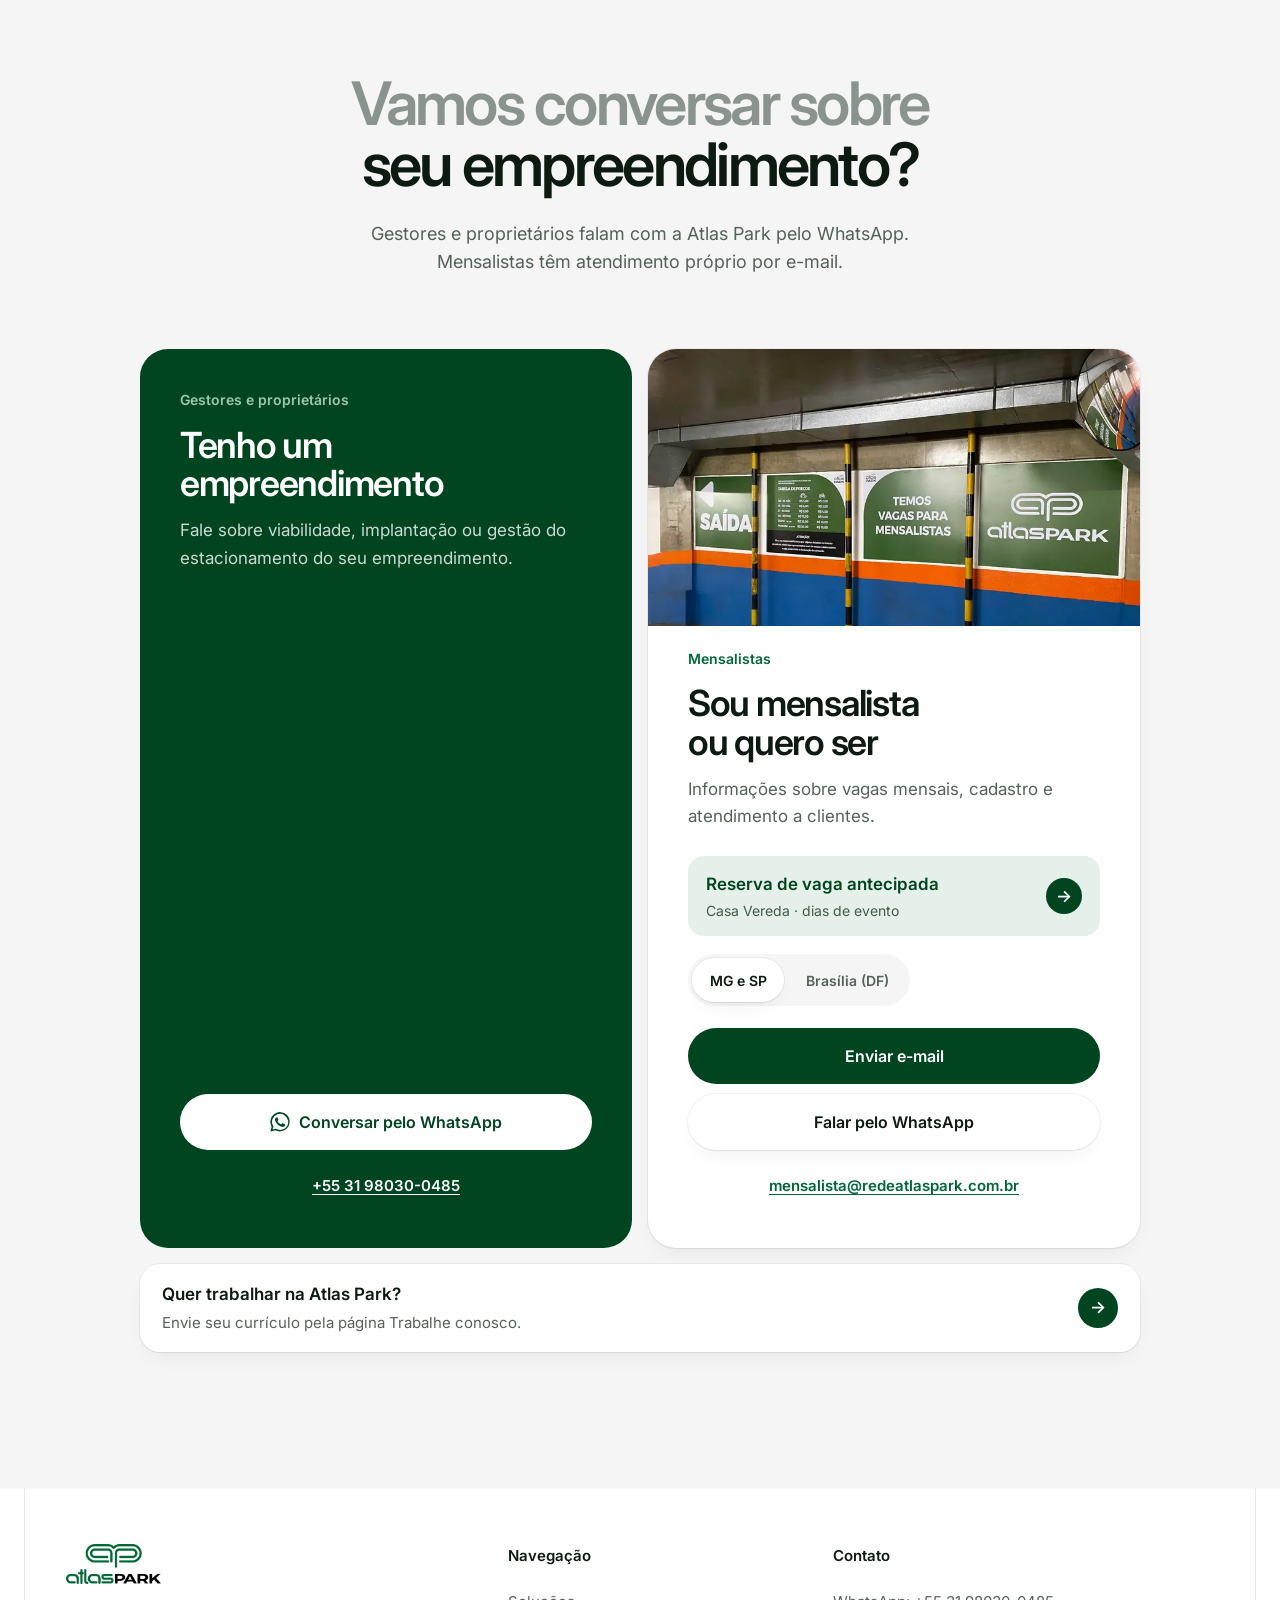
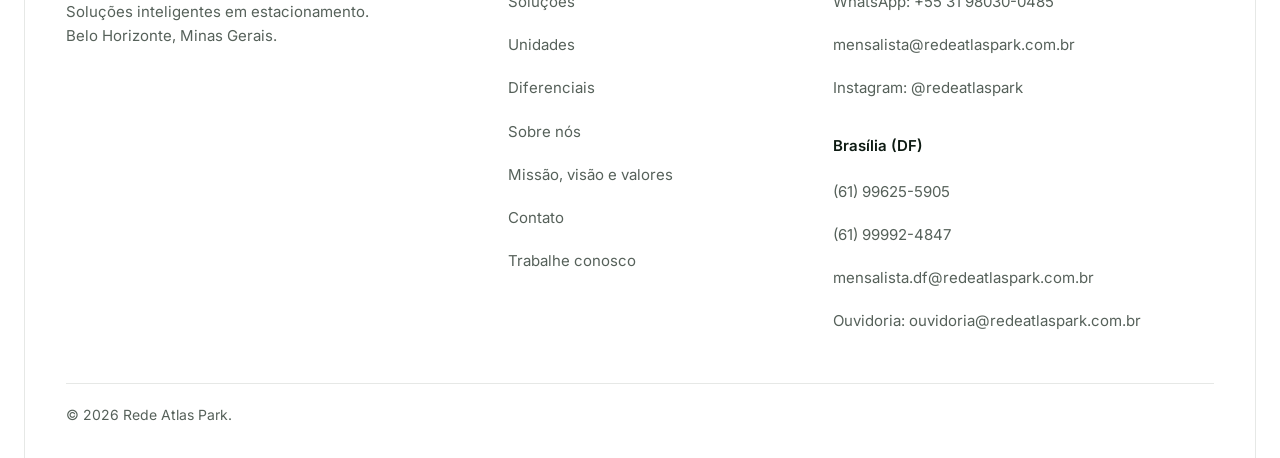
==== commit 475a4eac: "Imagem de compartilhamento em JPEG baseline A versão anterior era JPEG progressivo, que o gerador de" ====
--- a/index.html
+++ b/index.html
@@ -12,7 +12,8 @@
   <meta property="og:title" content="Rede Atlas Park | Soluções inteligentes em estacionamento">
   <meta property="og:description" content="Da viabilidade à operação, soluções de estacionamento ajustadas a cada empreendimento.">
   <meta property="og:url" content="https://www.redeatlaspark.com.br/">
-  <meta property="og:image" content="https://www.redeatlaspark.com.br/assets/og-atlas-park.jpg">
+  <meta property="og:image" content="https://www.redeatlaspark.com.br/assets/og-atlas-park-2.jpg">
+  <meta property="og:image:secure_url" content="https://www.redeatlaspark.com.br/assets/og-atlas-park-2.jpg">
   <meta property="og:image:type" content="image/jpeg">
   <meta property="og:image:width" content="1200">
   <meta property="og:image:height" content="630">
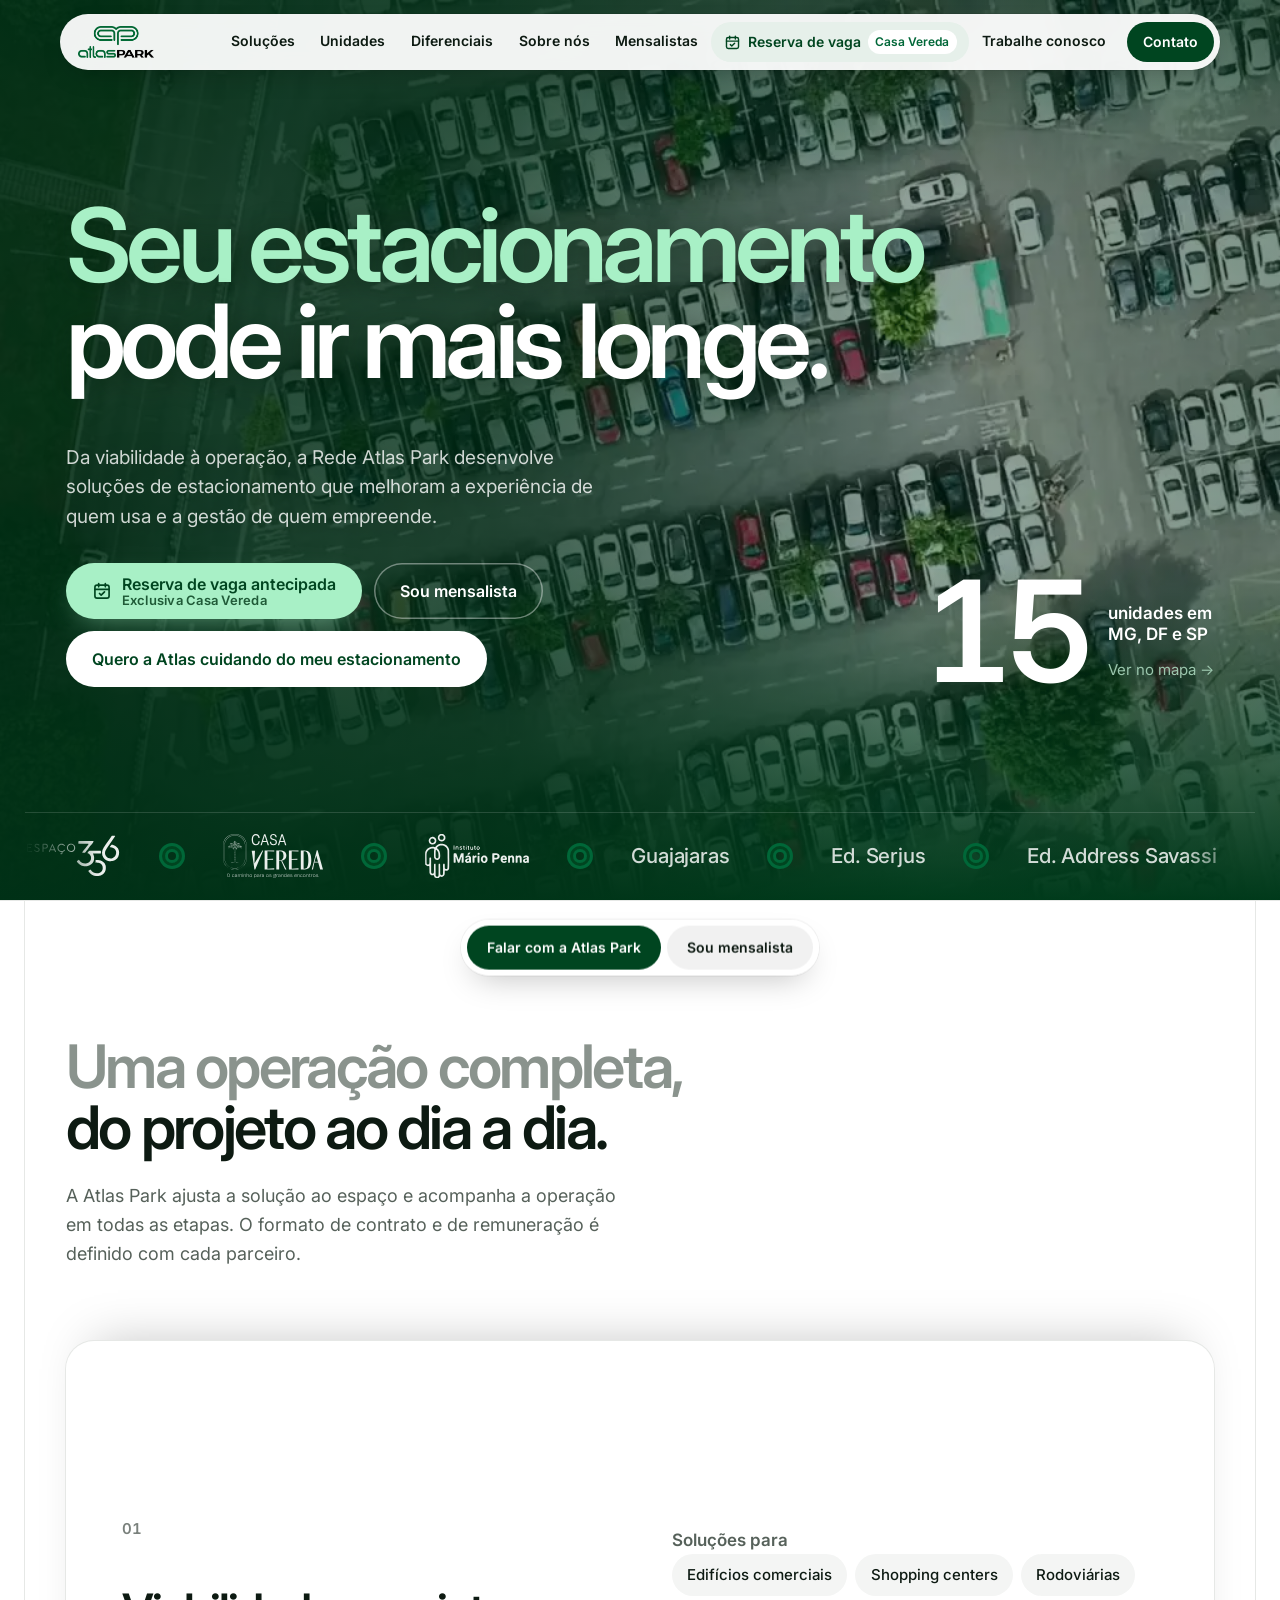
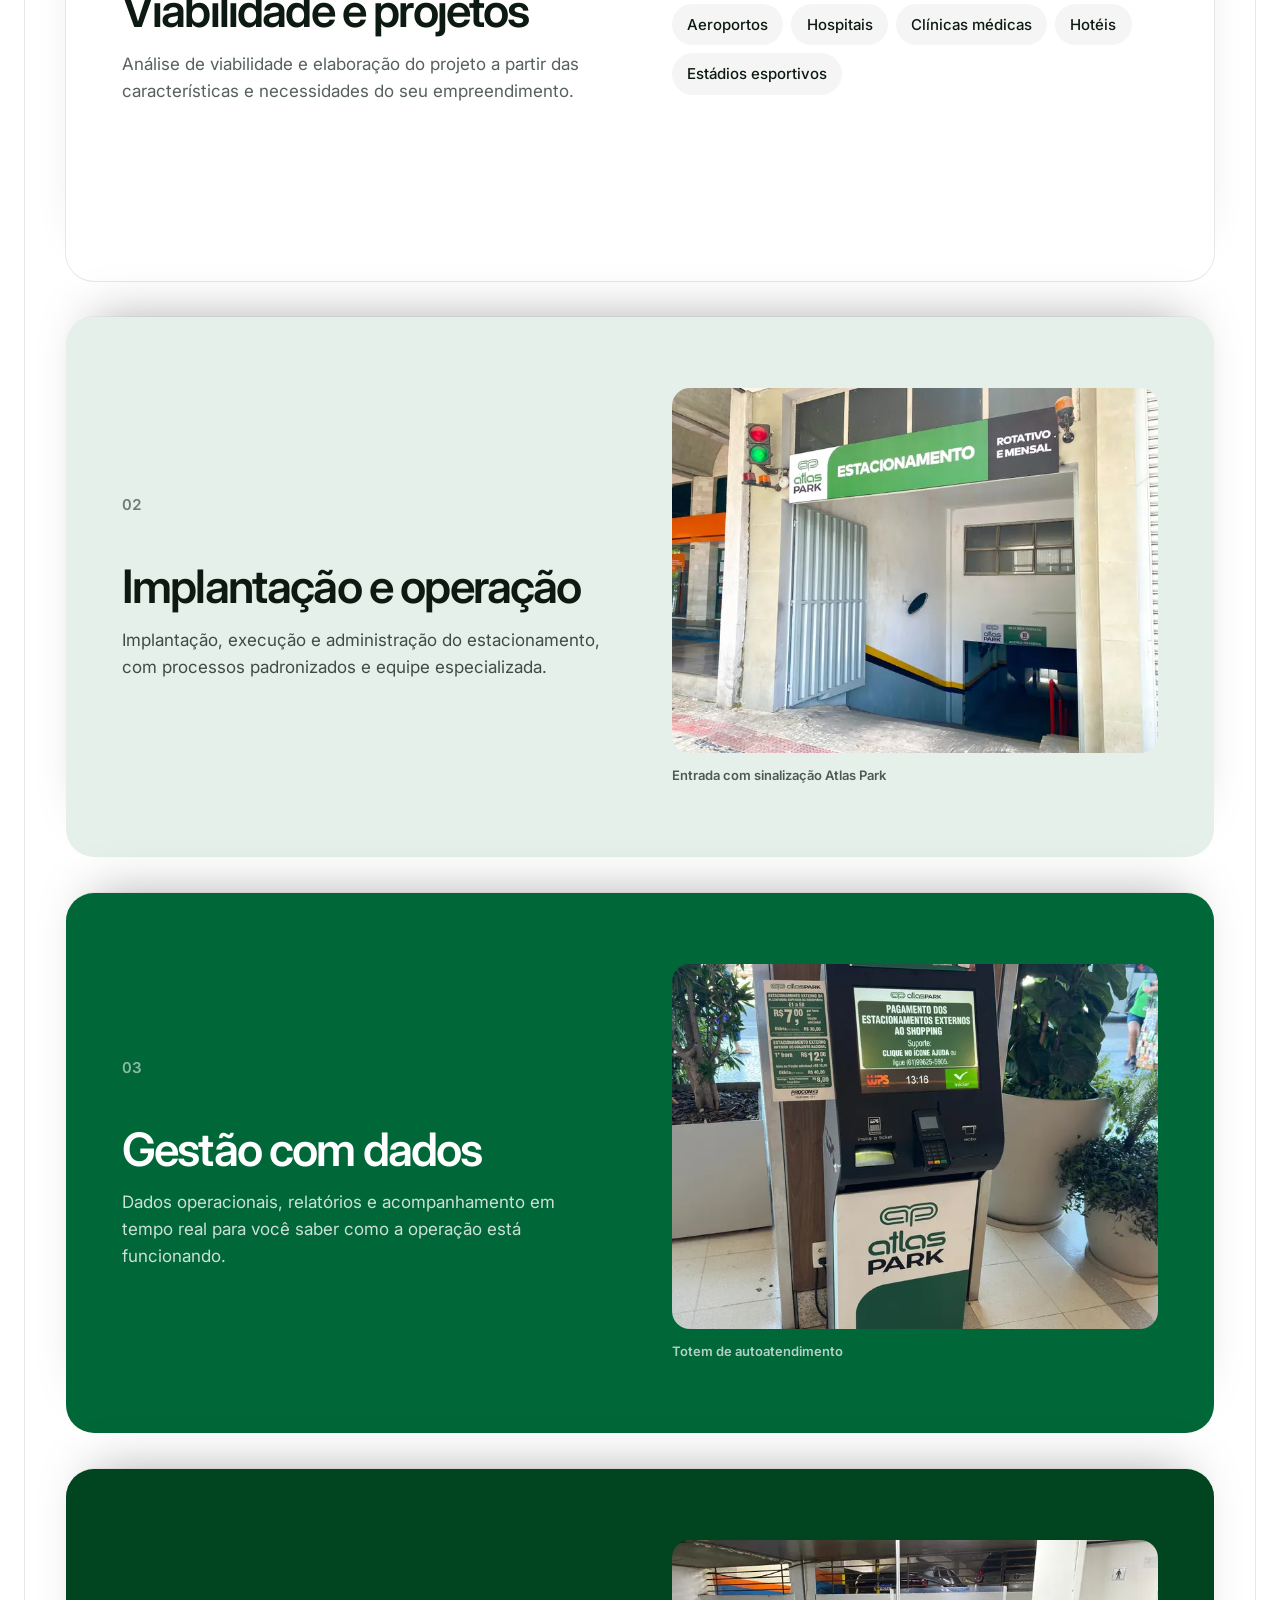
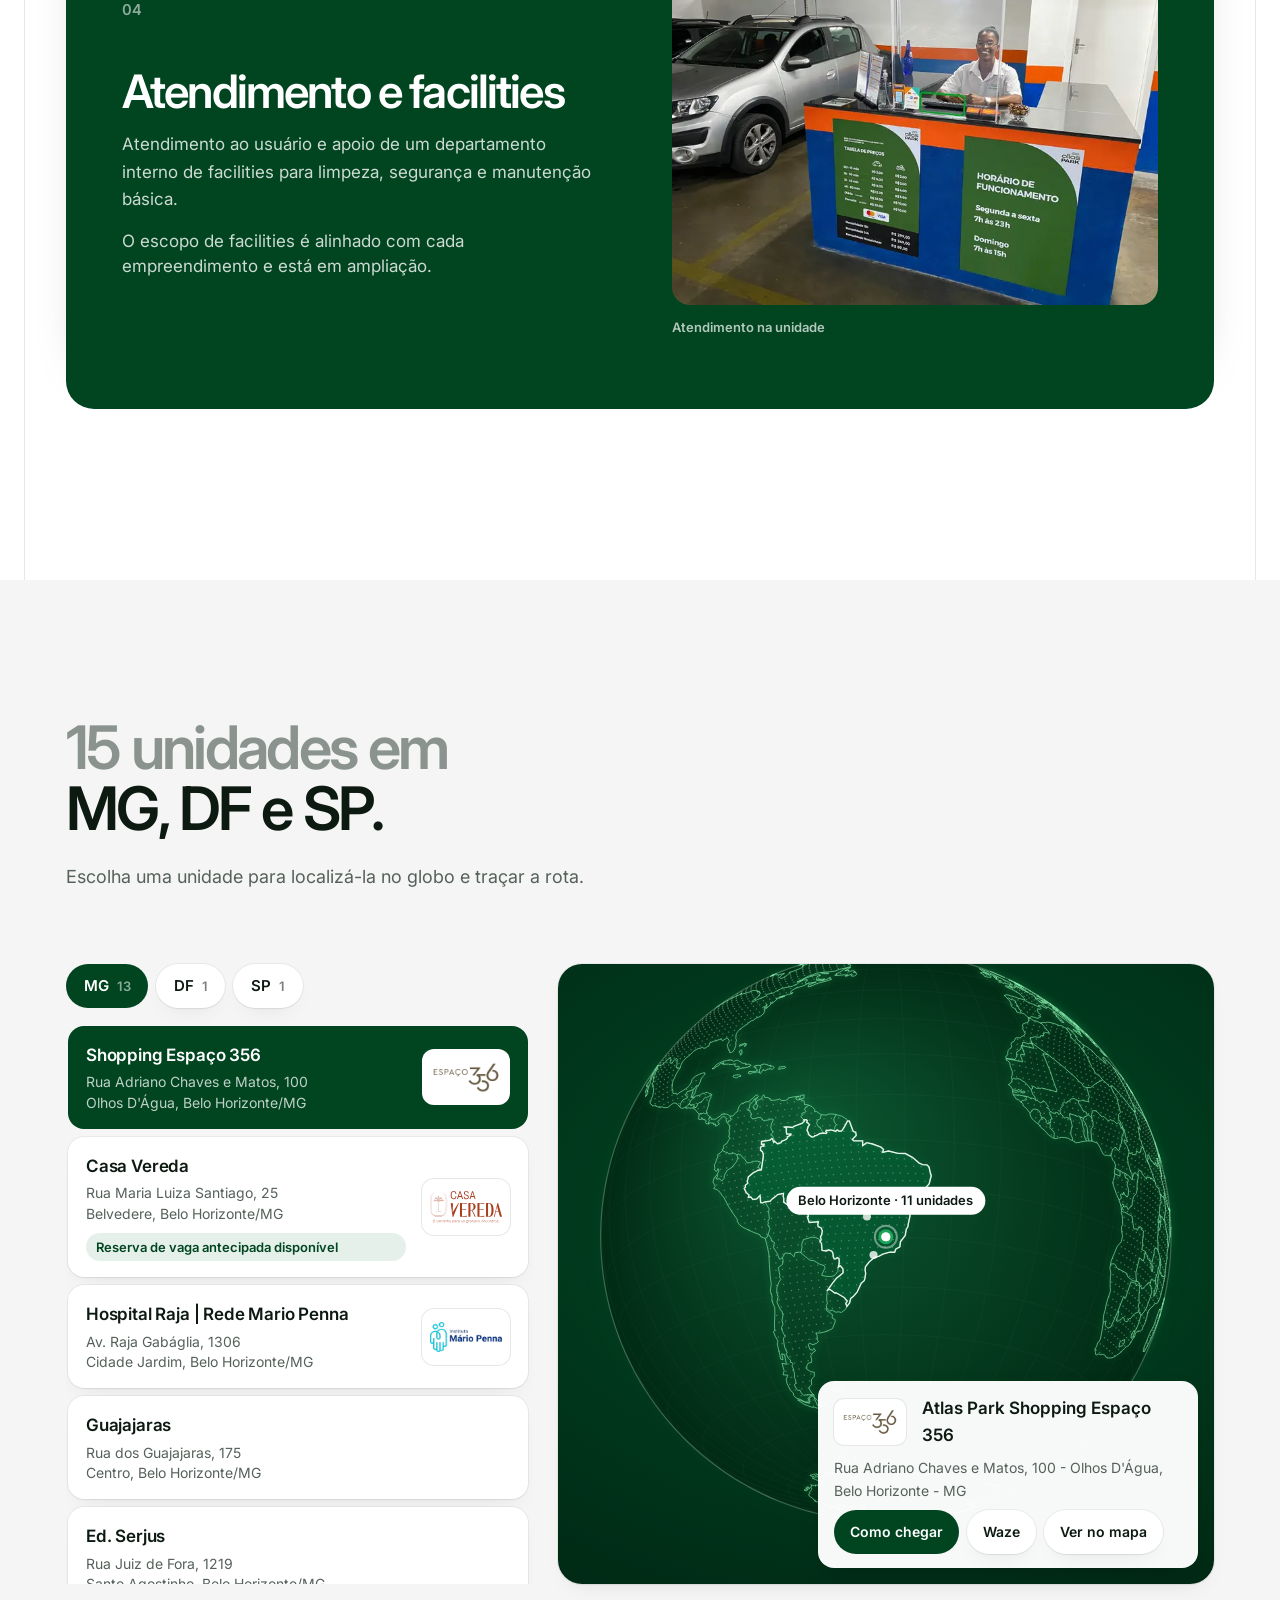
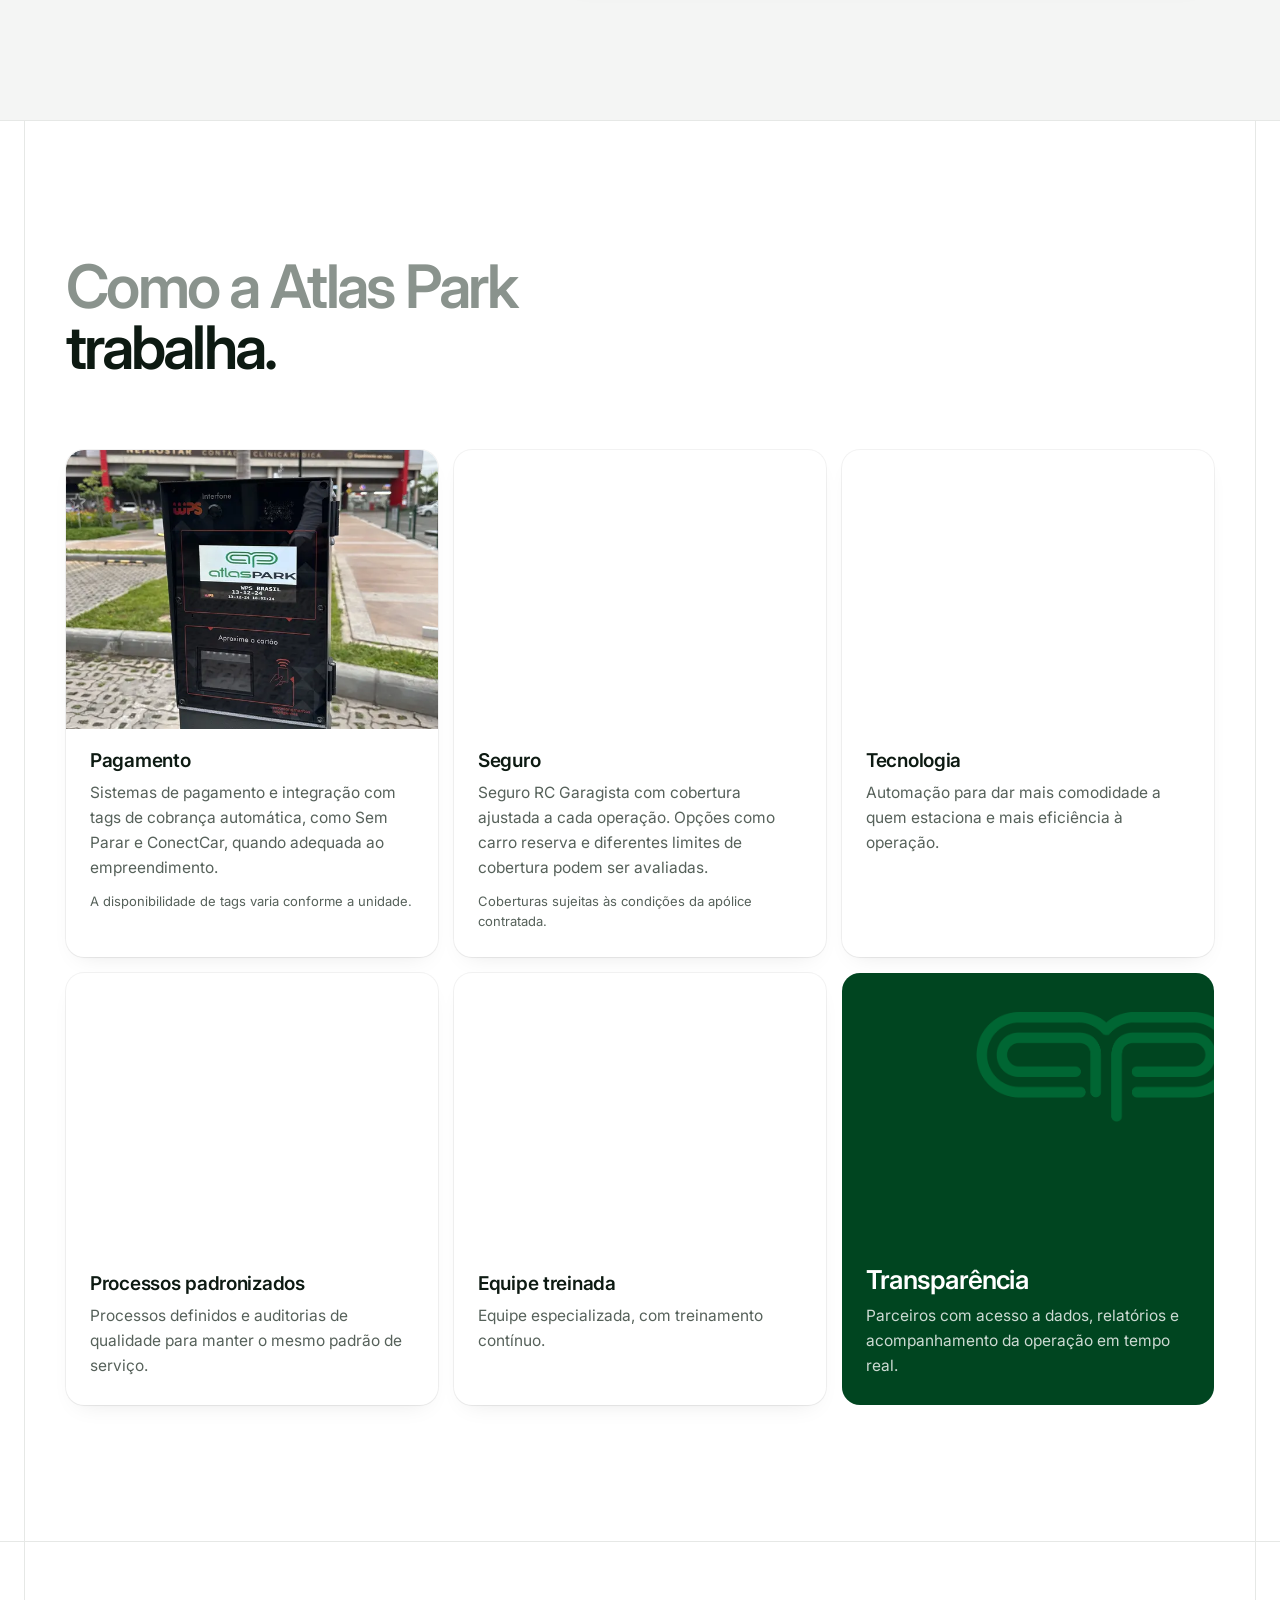
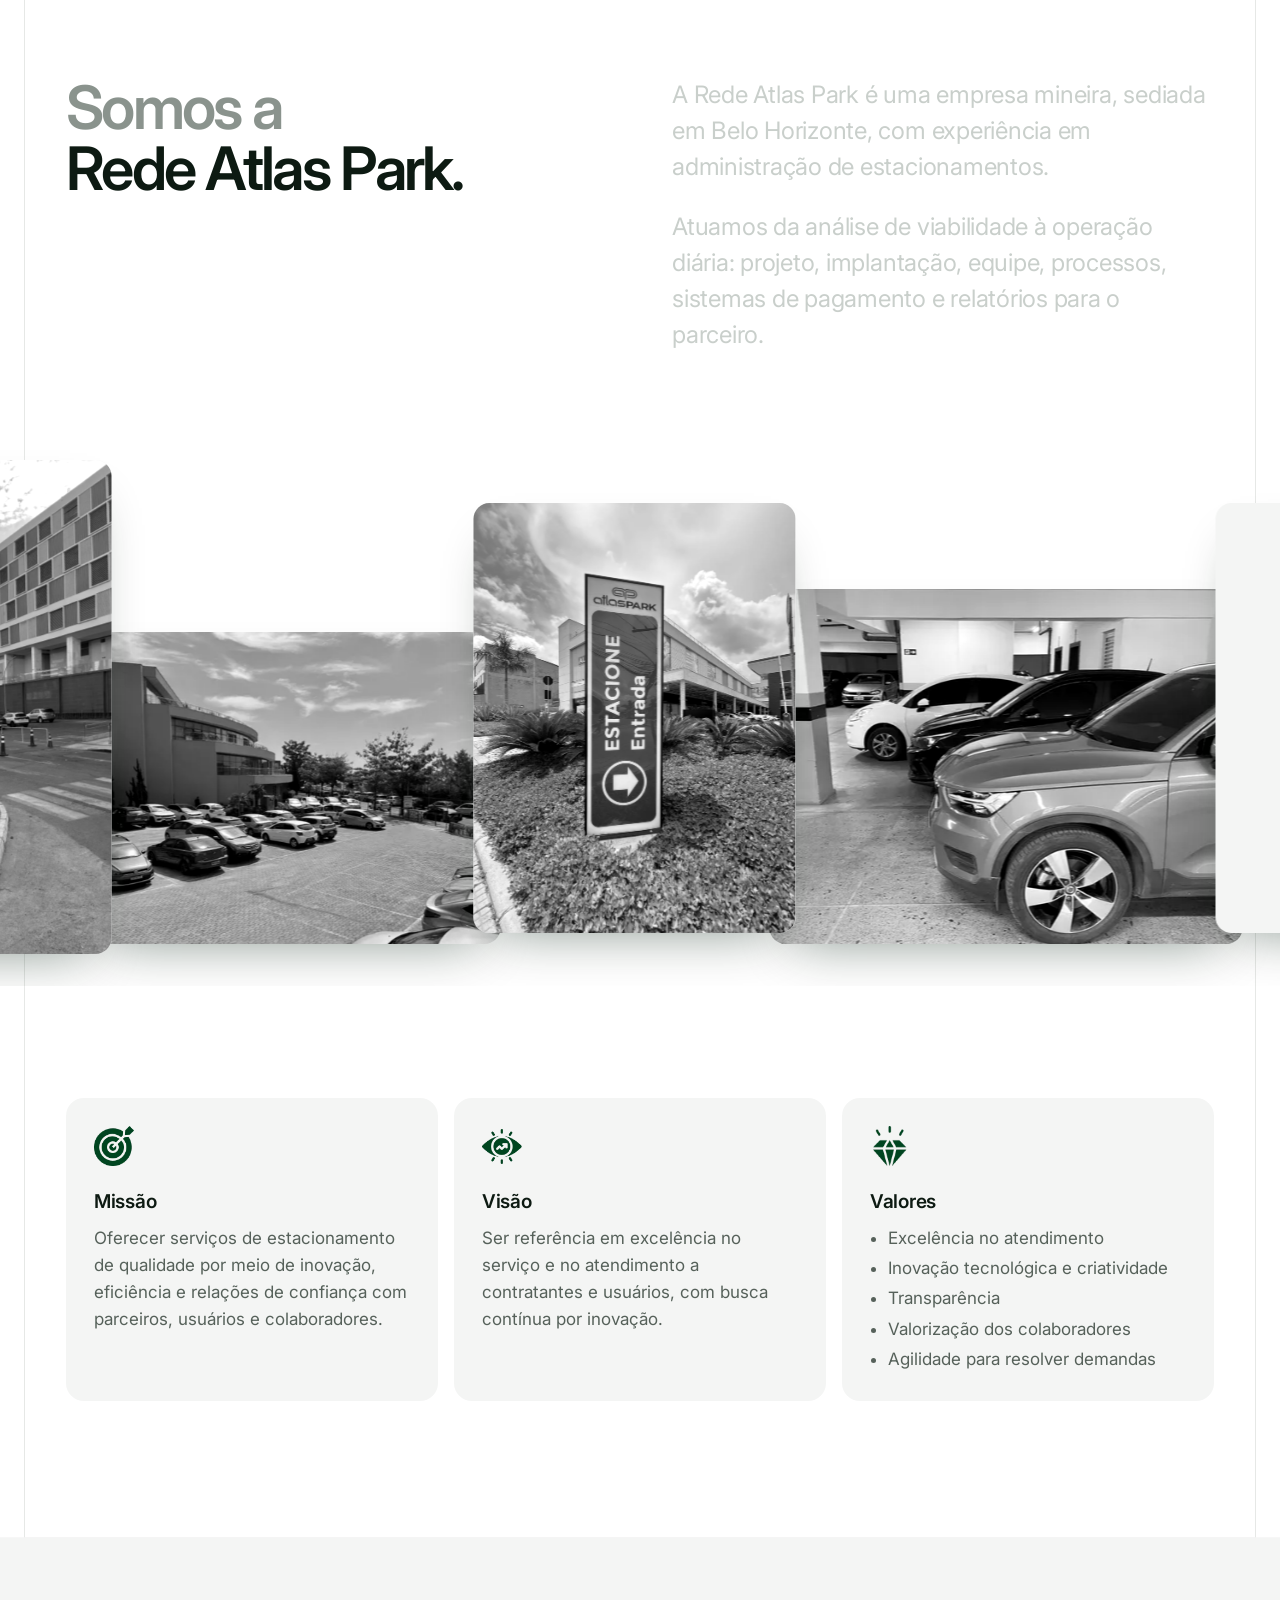
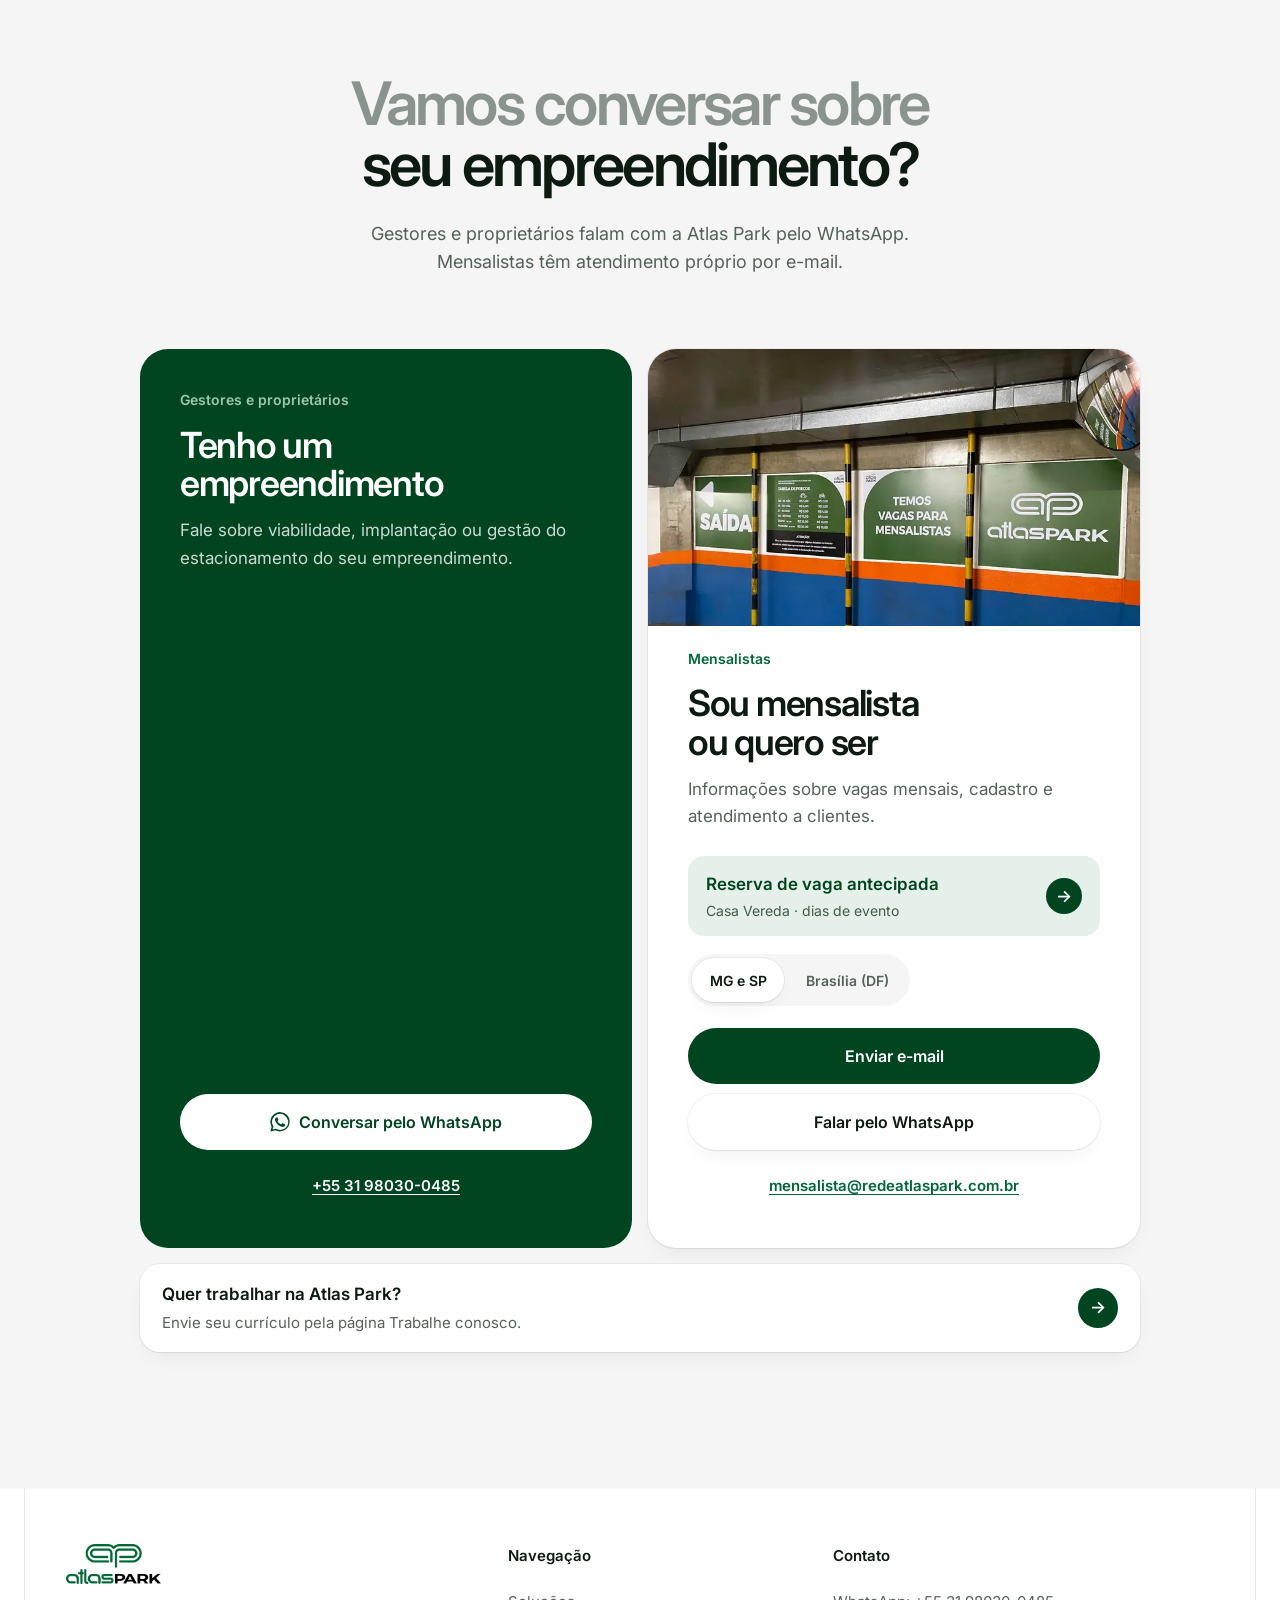
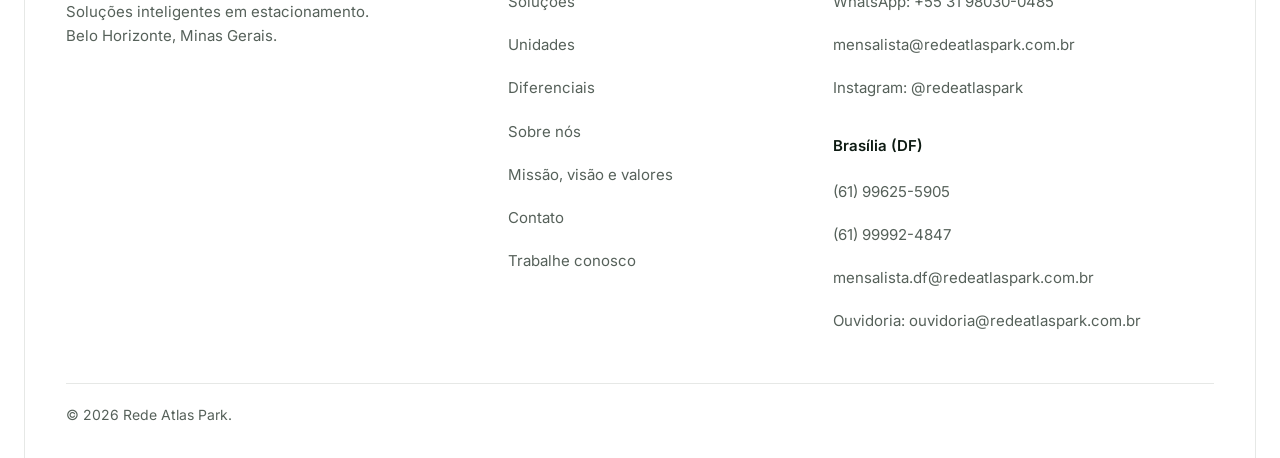
==== commit 244d6563: "Reserva antecipada pela Paymov Botão do modal da Casa Vereda leva à página de reservas da Paymov, co" ====
--- a/index.html
+++ b/index.html
@@ -739,13 +739,13 @@
       <p class="modal-tag">Casa Vereda · Belvedere, BH</p>
       <h2 id="reserva-modal-title">Reserva de vaga antecipada</h2>
       <p class="modal-only">Exclusiva da unidade <strong>Atlas Park Casa Vereda</strong>. As demais unidades não fazem reserva antecipada.</p>
-      <p>Vai a um evento na Casa Vereda? Solicite sua vaga no estacionamento Atlas Park com antecedência.</p>
-      <p>Clique no link abaixo para abrir a página de reserva. Você informa a data do evento e o horário de chegada, e o pedido segue pelo WhatsApp para a nossa equipe confirmar.</p>
-      <a class="btn btn-dark btn-lg btn-block" href="reserva" target="_blank" rel="noopener" data-cta="reserva-casa-vereda">
-        Abrir página de reserva
+      <p>Vai a um evento na Casa Vereda? Garanta sua vaga no estacionamento Atlas Park fazendo sua reserva com antecedência!</p>
+      <p>Clique no link abaixo para acessar a página de reservas da unidade e consultar todos os eventos disponíveis para reserva online.</p>
+      <a class="btn btn-dark btn-lg btn-block" href="https://paymov.com.br/painel/atlaspark/Venda/ReservaDeVagas/5D60B277-9D08-4596-BD27-06C40CCE48DA" target="_blank" rel="noopener" data-cta="reserva-casa-vereda">
+        Acessar página de reservas
         <svg class="btn-icon btn-icon-line" viewBox="0 0 24 24" aria-hidden="true"><path d="M14 4h6v6M20 4l-9 9M18 14v5a1 1 0 0 1-1 1H5a1 1 0 0 1-1-1V7a1 1 0 0 1 1-1h5"/></svg>
       </a>
-      <p class="modal-note">A vaga fica reservada após a confirmação da unidade.</p>
+      <p class="modal-foot">Caso o evento de seu interesse ainda não esteja listado, fique atento: novas reservas poderão ser disponibilizadas em breve. Vale lembrar que alguns eventos não contam com a opção de reserva antecipada online.</p>
     </div>
   </dialog>
 
--- a/styles.css
+++ b/styles.css
@@ -717,6 +717,7 @@
 .modal-card .modal-tag { font-size: .875rem; font-weight: 600; color: var(--green-700); }
 .modal-card .btn { margin-top: .5rem; }
 .modal-card .modal-note { font-size: .8125rem; text-align: center; }
+.modal-card .modal-foot { font-size: .875rem; line-height: 1.5; }
 .modal-close {
   position: absolute; top: 12px; right: 12px; display: grid; place-items: center;
   width: 44px; height: 44px; border: 0; border-radius: 50%; background: var(--tint); color: var(--ink); cursor: pointer;
@@ -736,13 +737,6 @@
   border-radius: 50%; background: var(--green-900); color: var(--white); font-size: .8125rem; font-weight: 600;
 }
 .reserve-steps strong { color: var(--ink); font-weight: 600; }
-.reserve-place {
-  display: flex; align-items: center; gap: 1rem; margin-top: 2rem; padding: 1rem 1.25rem;
-  border-radius: 18px; background: var(--tint);
-}
-.reserve-place img { width: 96px; height: auto; flex: none; }
-.reserve-place p { margin: 0; font-weight: 600; font-size: .9375rem; }
-.reserve-place span { font-weight: 400; color: var(--ink-soft); }
 
 .reserve-form {
   display: grid; gap: 1rem; align-content: start; padding: clamp(1.25rem, 4vw, 2rem);
@@ -860,7 +854,6 @@
   color: var(--green-900); font-size: .9375rem; line-height: 1.45;
 }
 .modal-only strong { font-weight: 600; }
-.reserve-intro .modal-only { margin-top: 1rem; max-width: 36rem; }
 /* barra do computador: mostra "Casa Vereda" ao lado de "Reserva de vaga" */
 @media (min-width: 860px) {
   .main-nav .nav-reserve small {
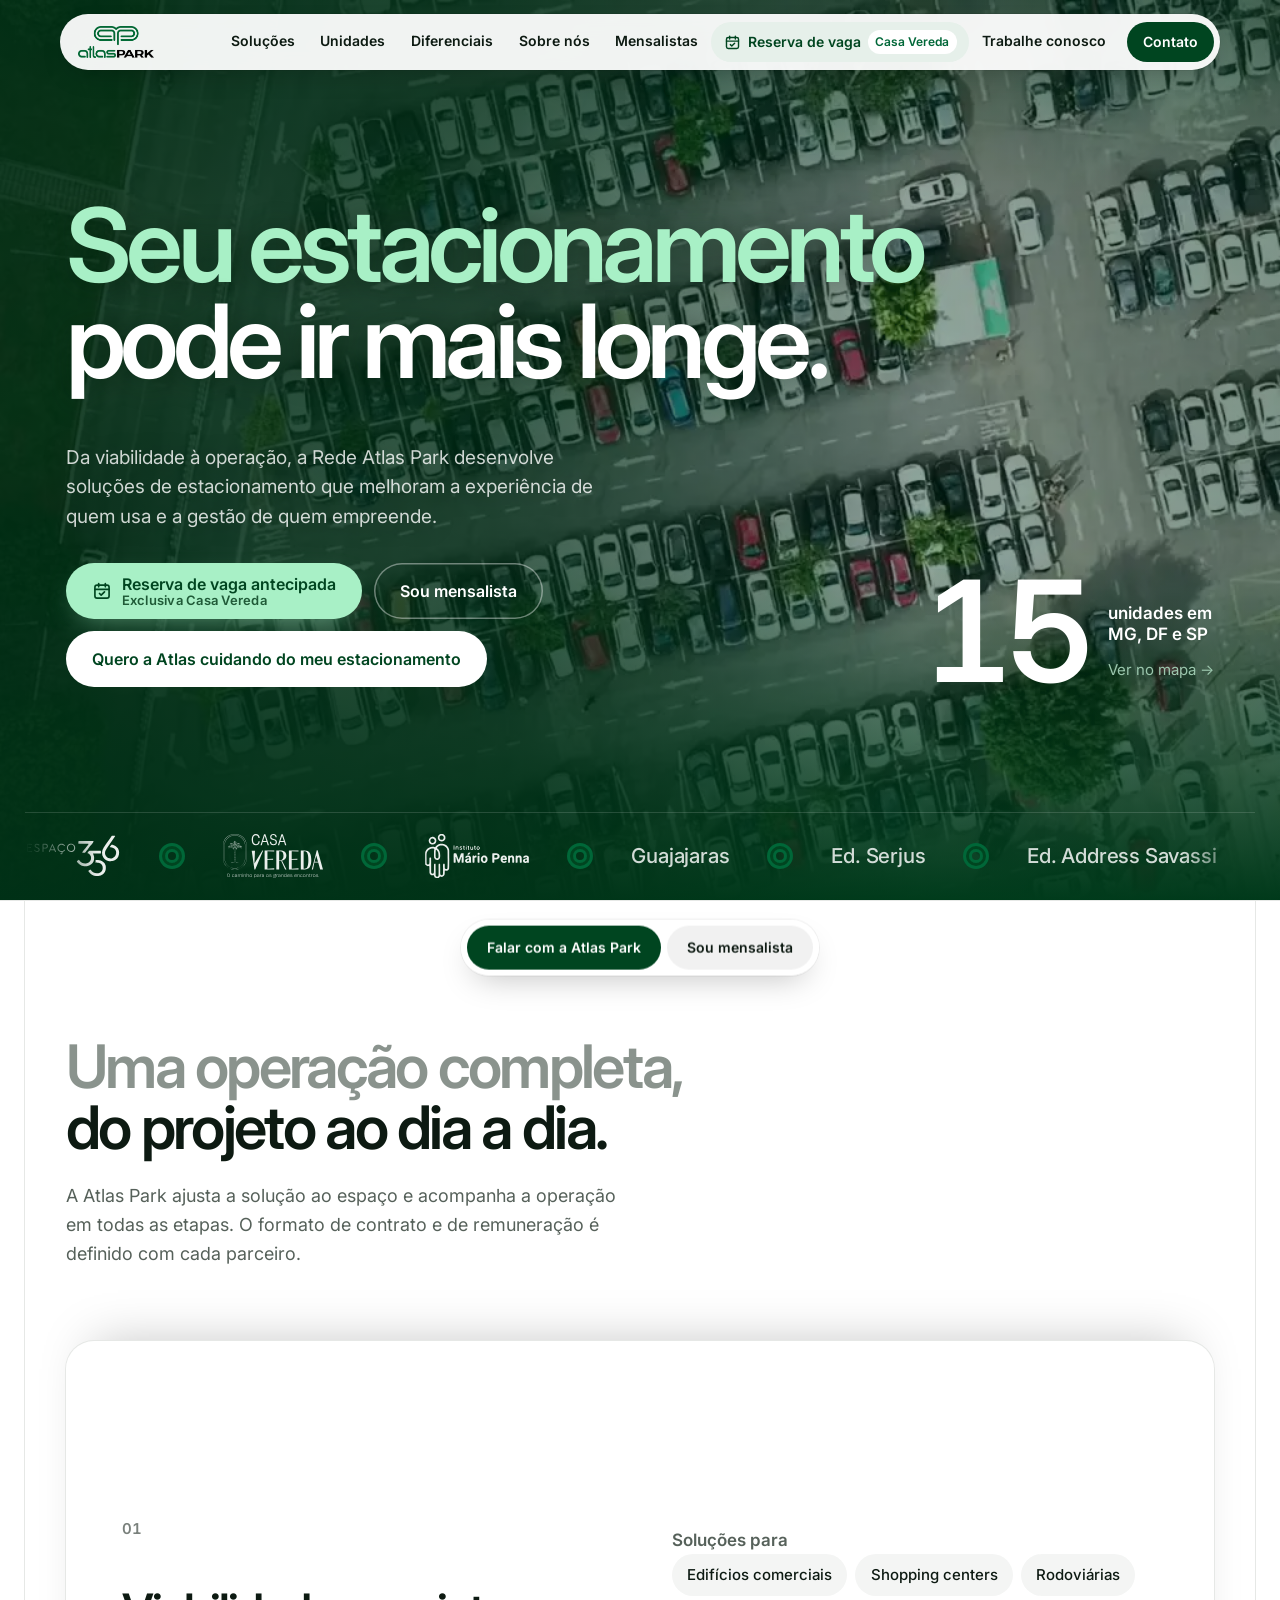
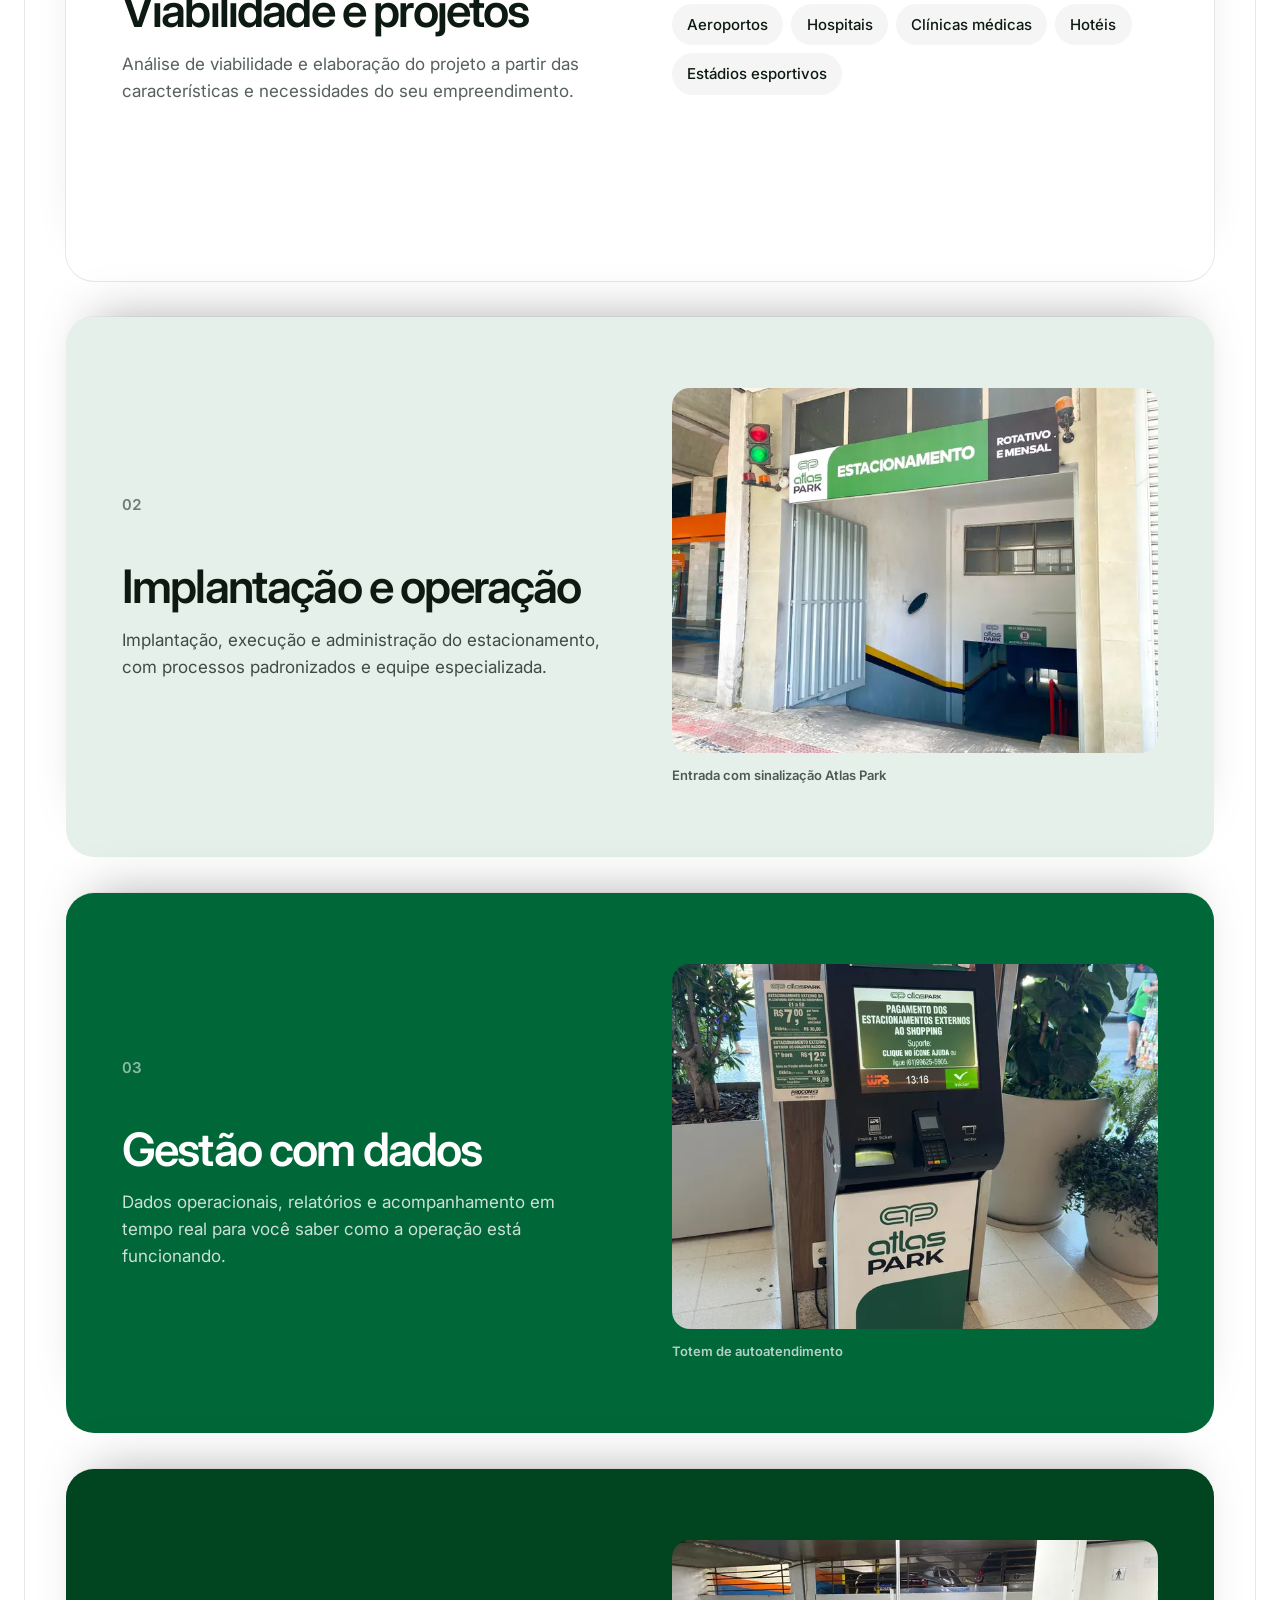
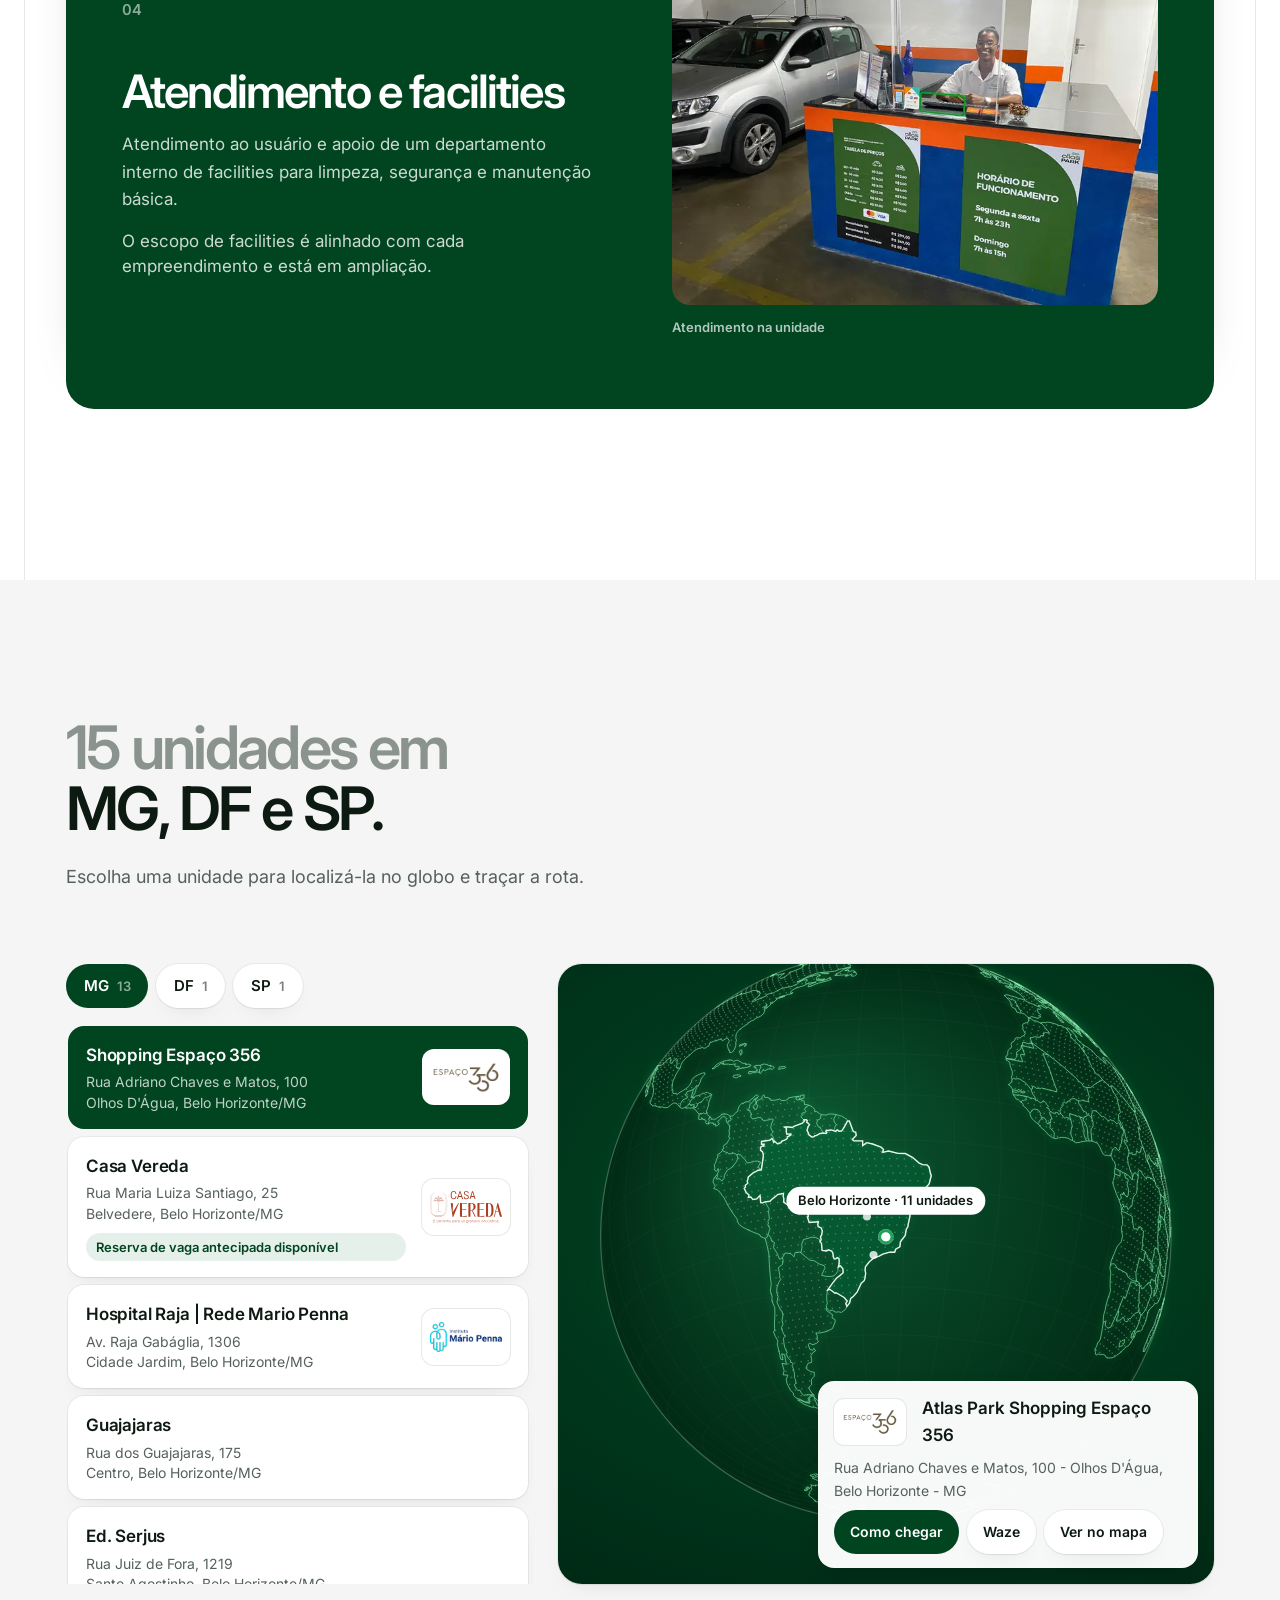
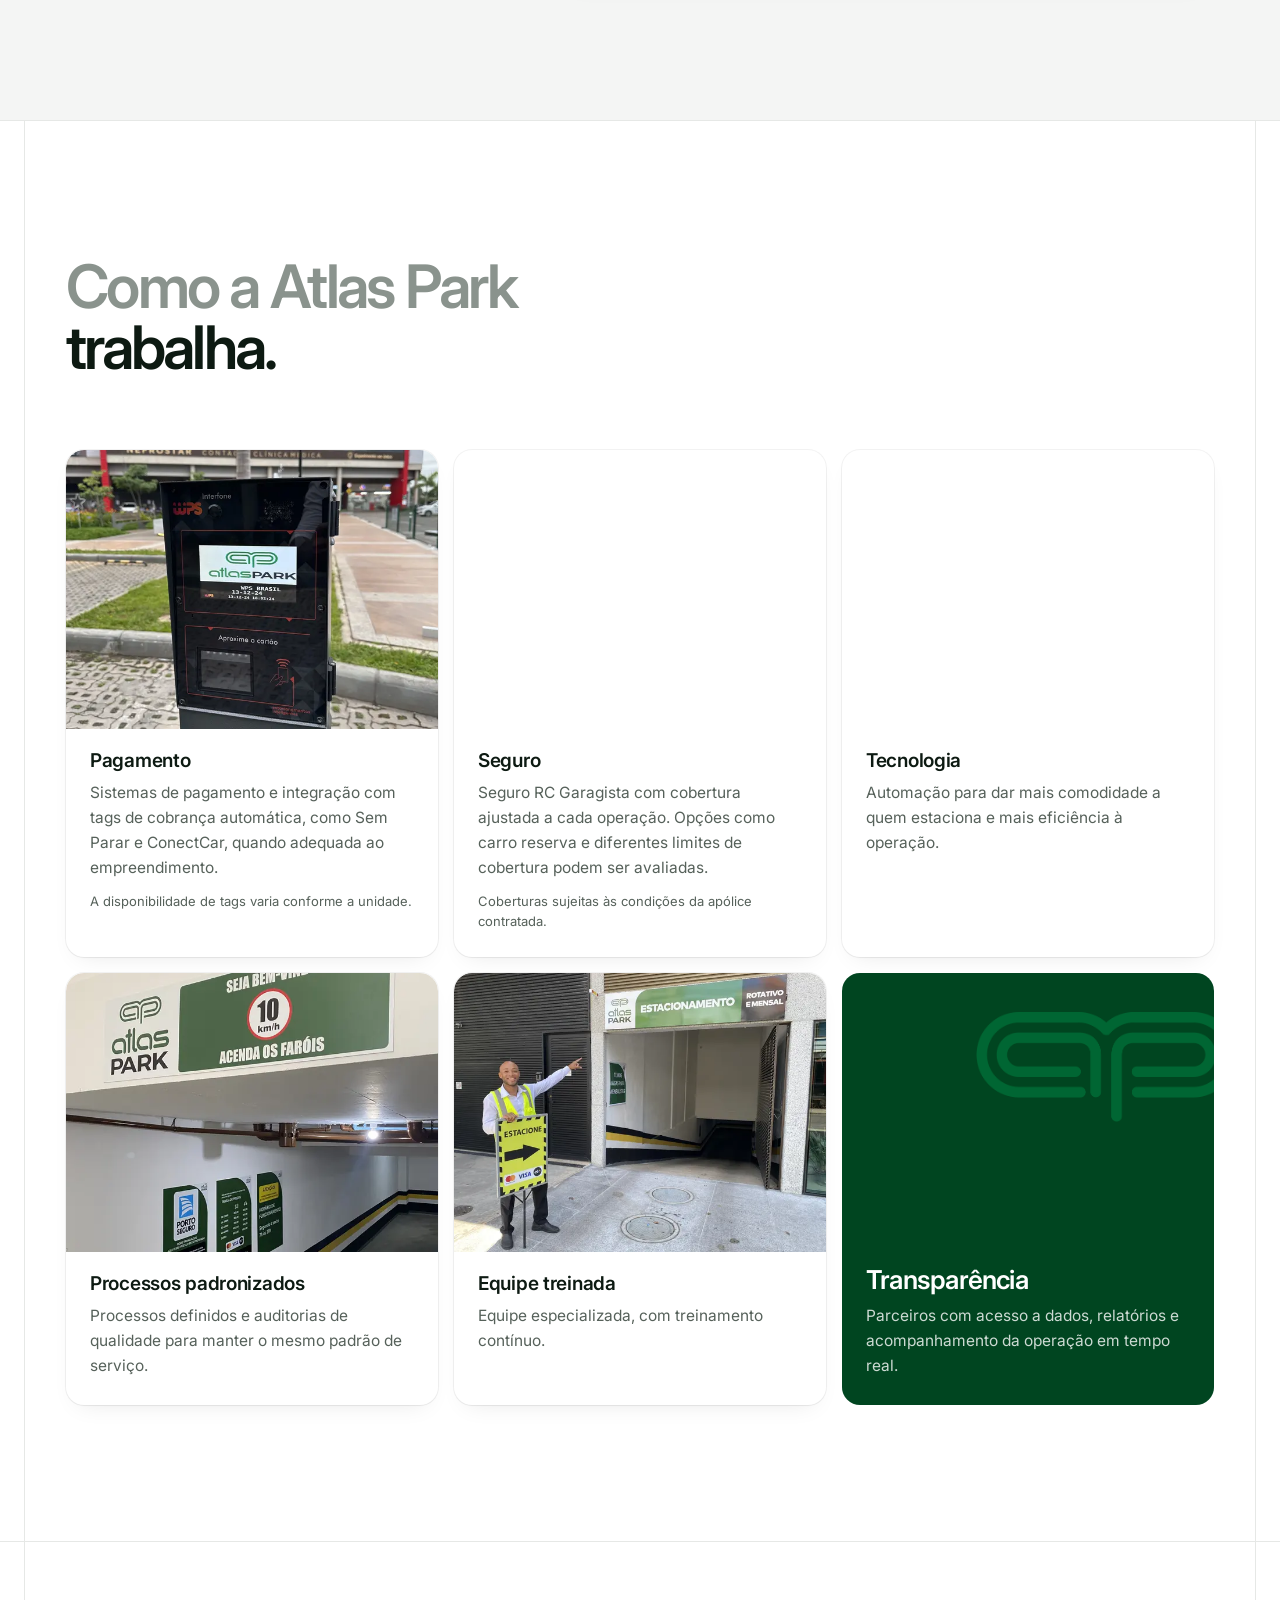
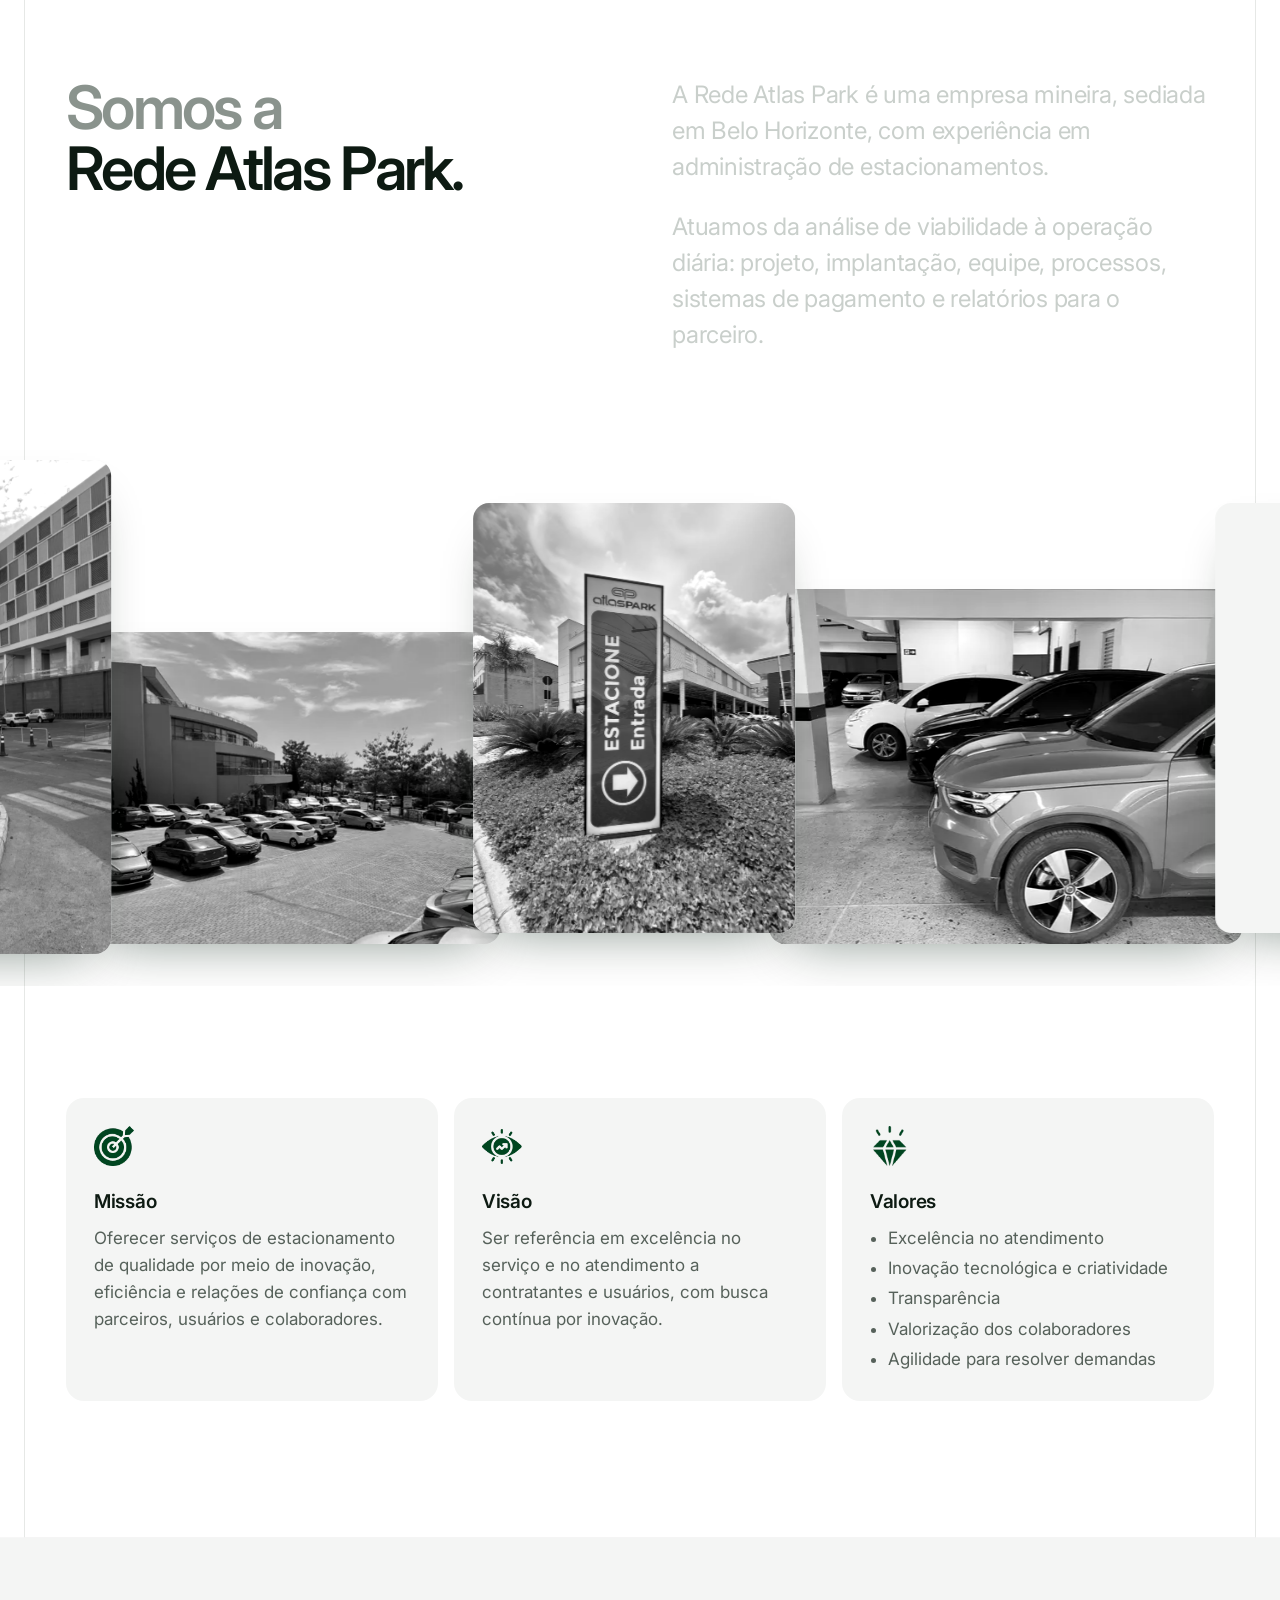
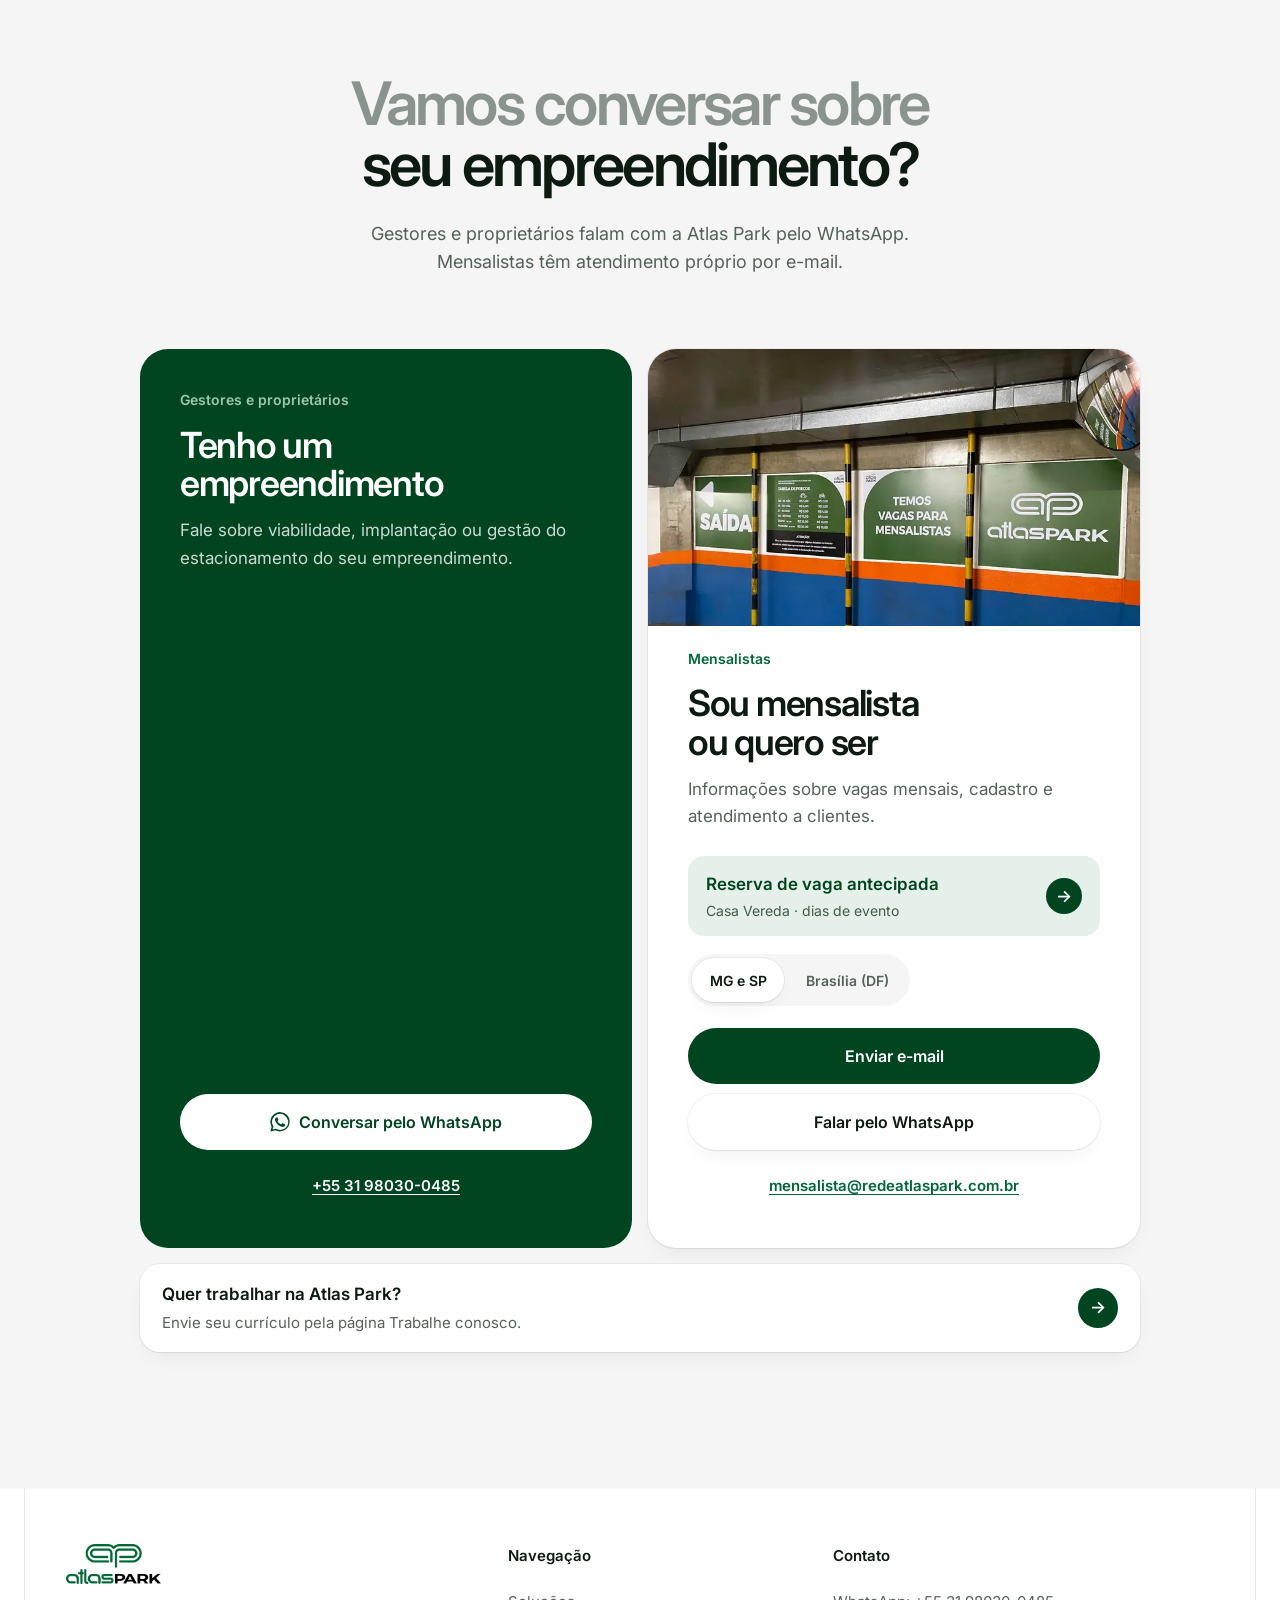
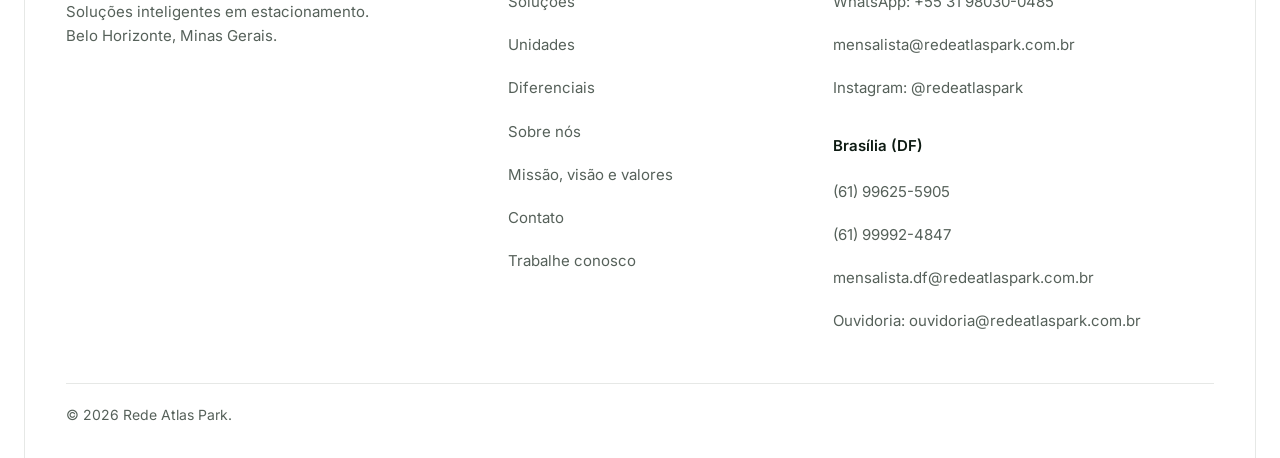
==== commit e54cf545: "Videos do hero passam a vir do Cloudflare R2 Co-Authored-By: Claude Opus 5.5 <noreply@anthropic.com>" ====
--- a/index.html
+++ b/index.html
@@ -249,7 +249,7 @@
              Horizontal no computador, vertical no celular; escolhido em script.js. -->
         <div class="hero-media" aria-hidden="true">
           <video class="hero-video" data-hero-video muted playsinline loop autoplay preload="none" disableremoteplayback
-            data-src-landscape="assets/video/hero-desktop.mp4" data-src-portrait="assets/video/hero-mobile.mp4"></video>
+            data-src-landscape="https://pub-dfd14236a91140a5a1e41c79f0a83fe4.r2.dev/atlas/hero-desktop.mp4" data-src-portrait="https://pub-dfd14236a91140a5a1e41c79f0a83fe4.r2.dev/atlas/hero-mobile.mp4"></video>
         </div>
 
         <div class="hero-main">
